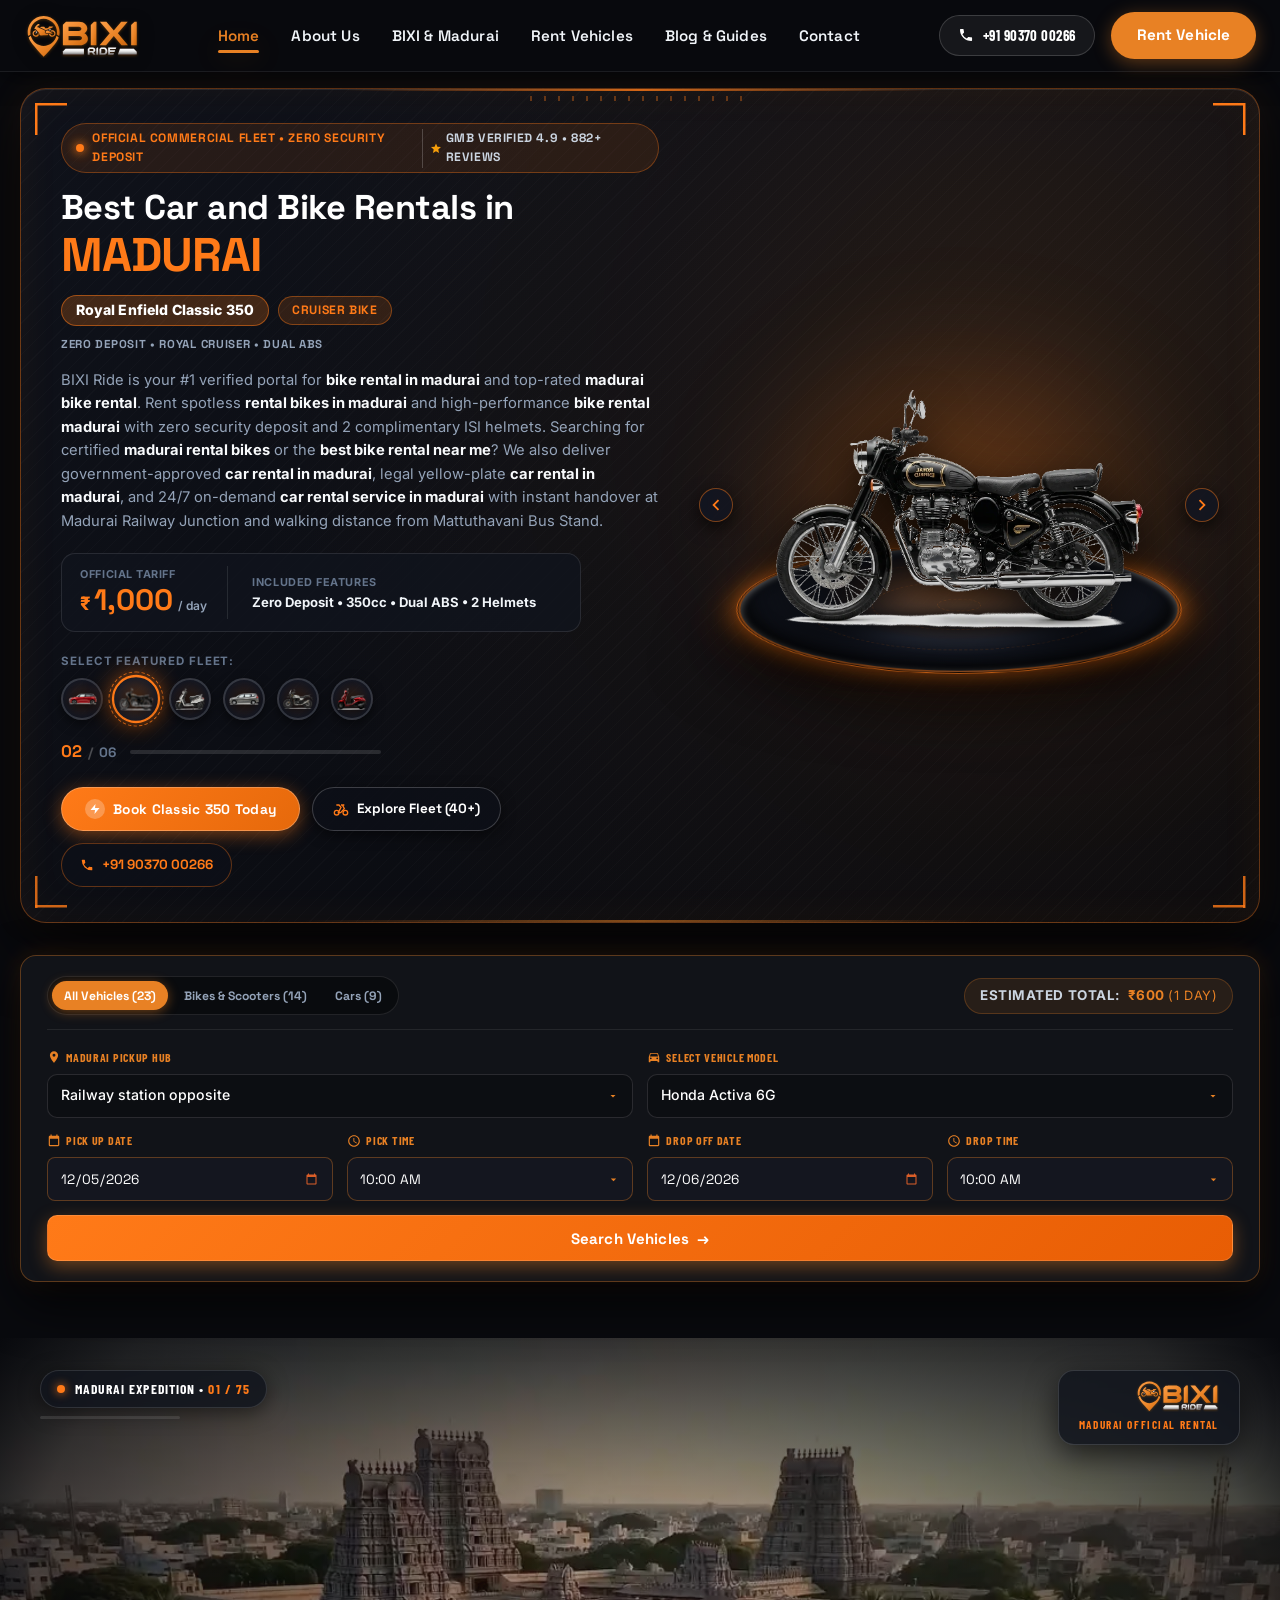
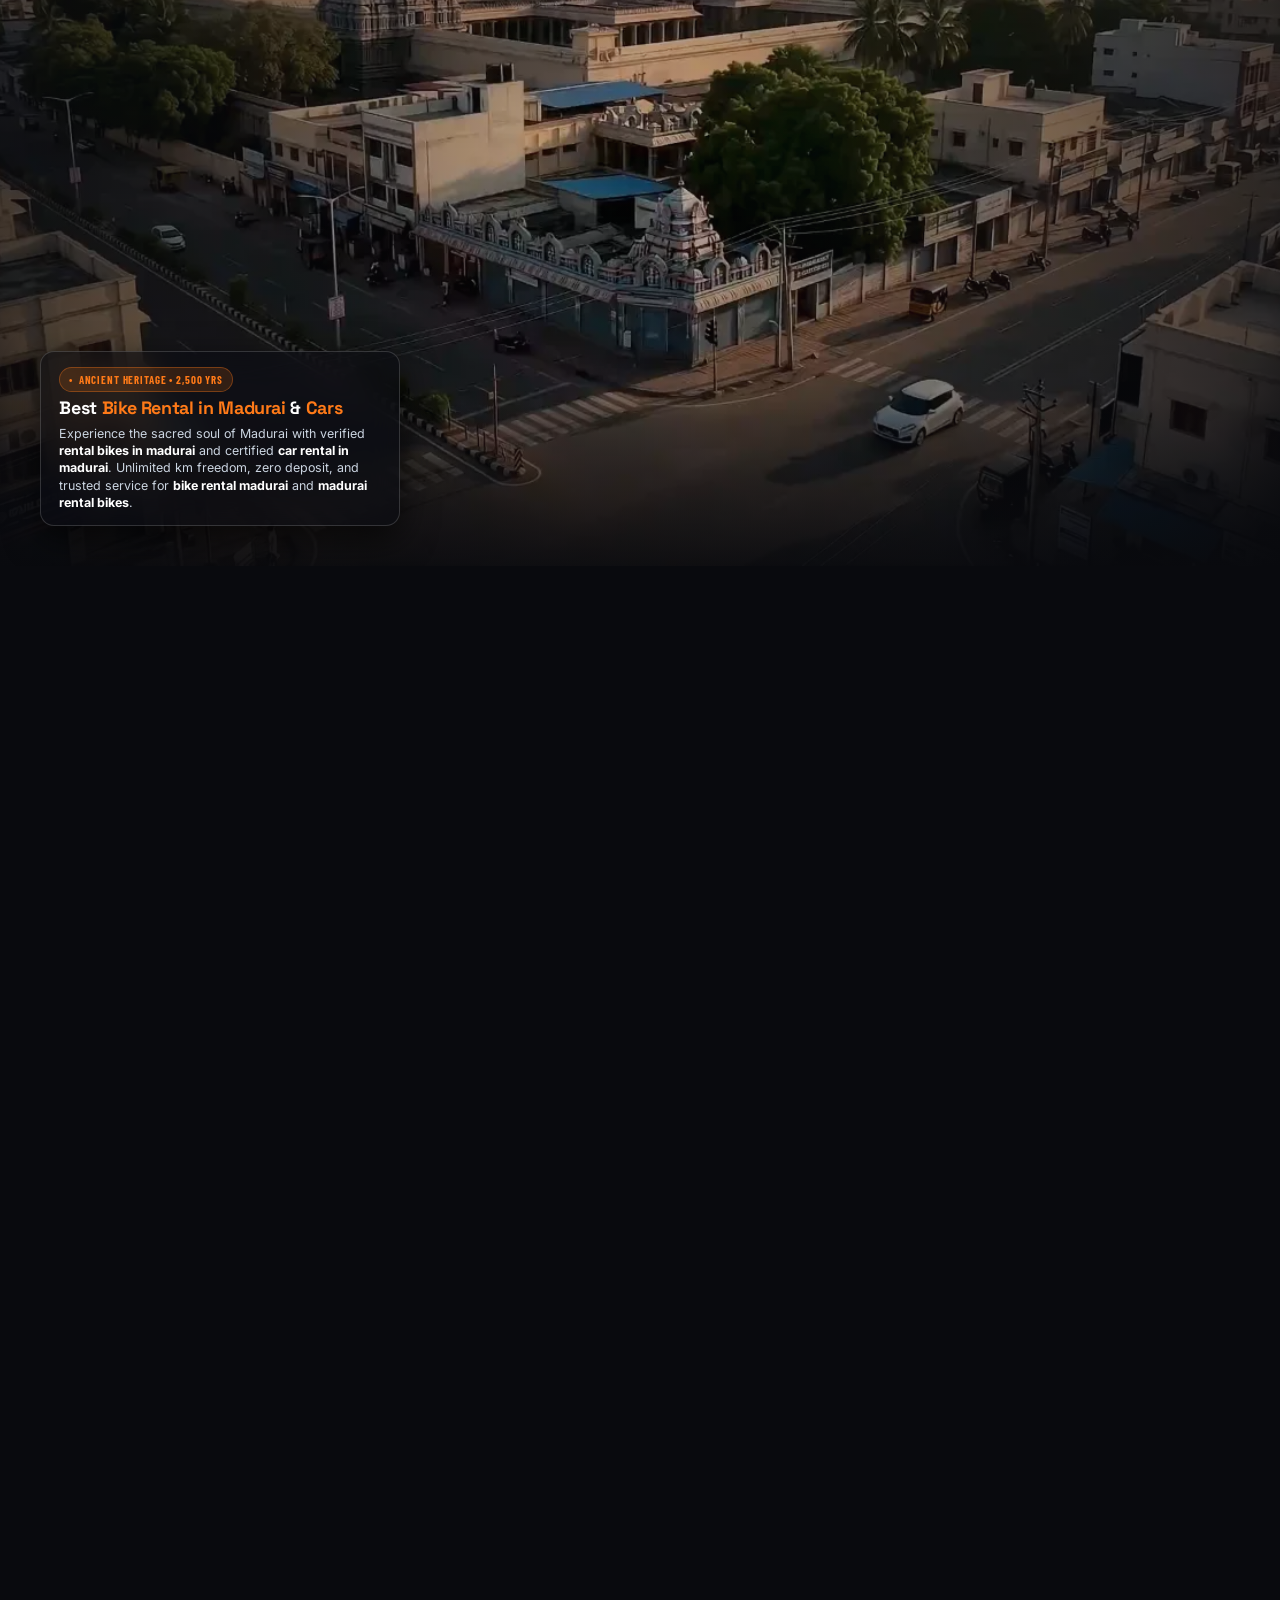
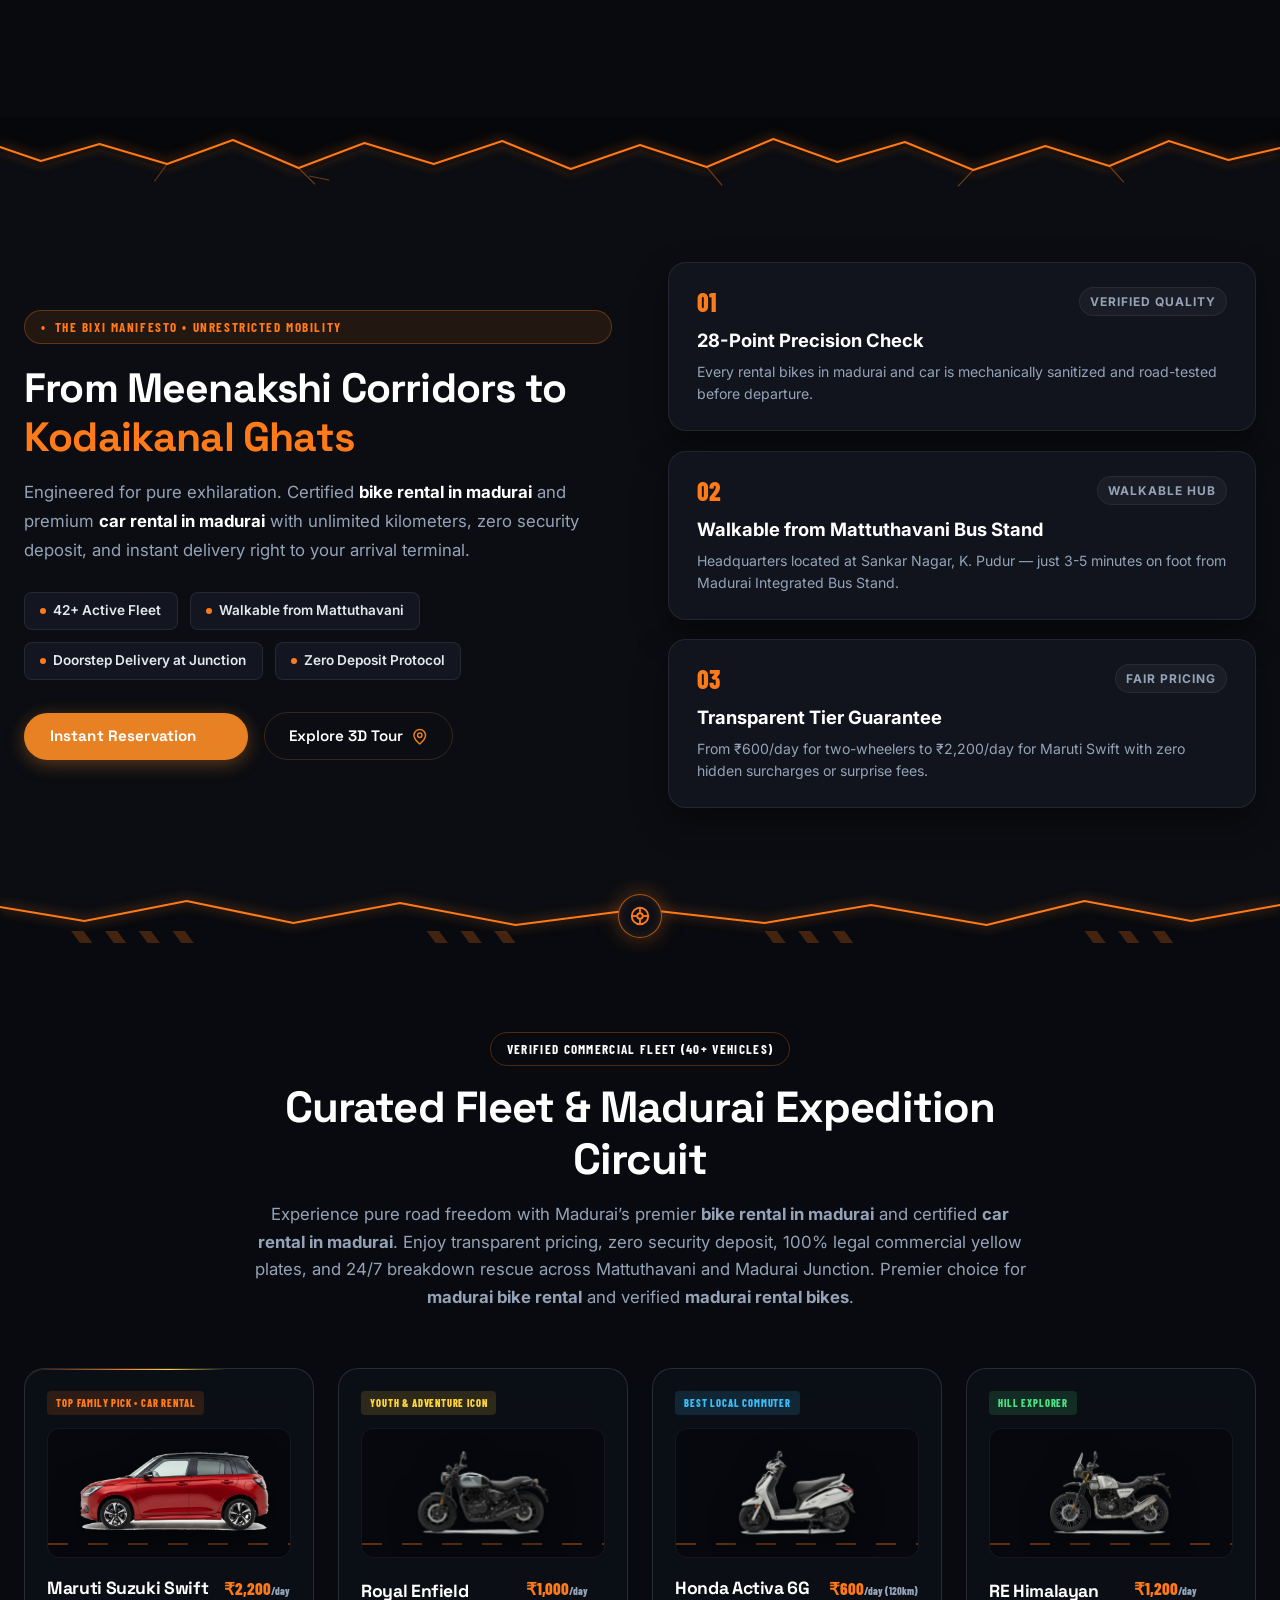
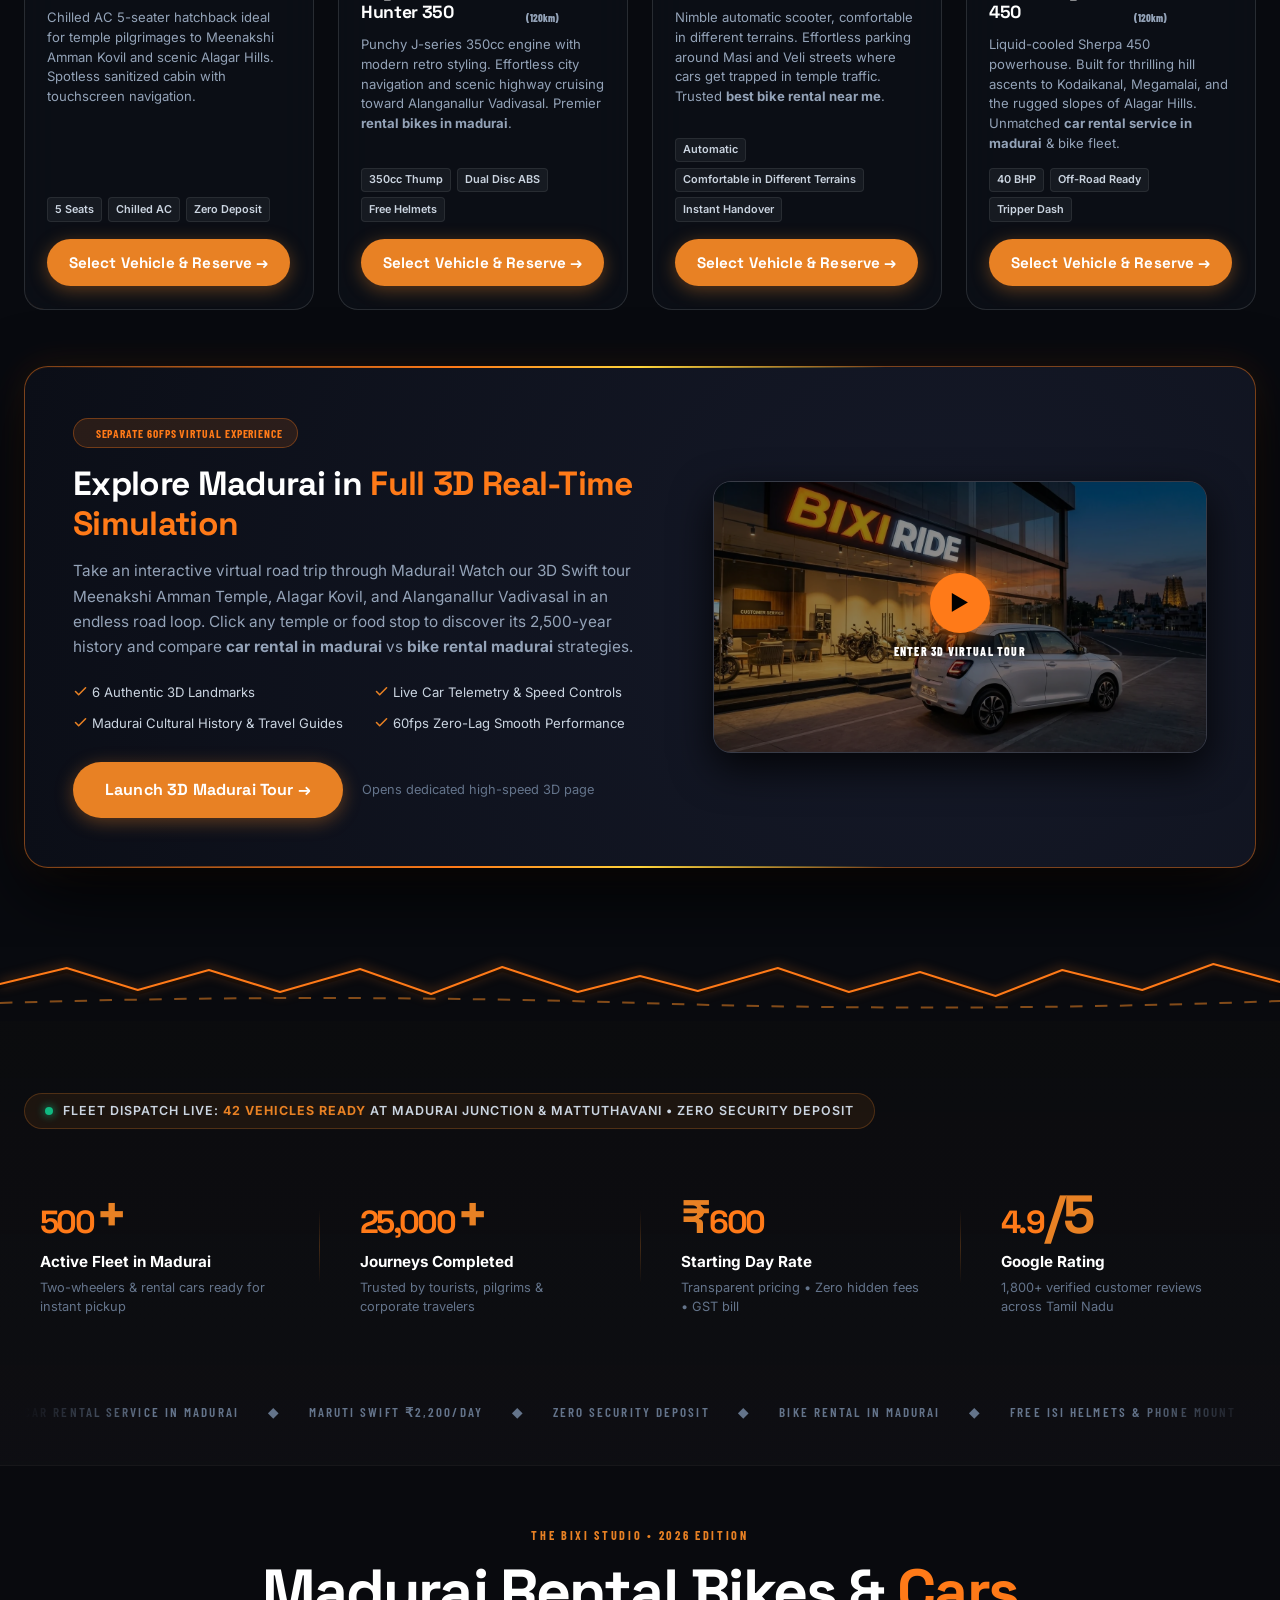
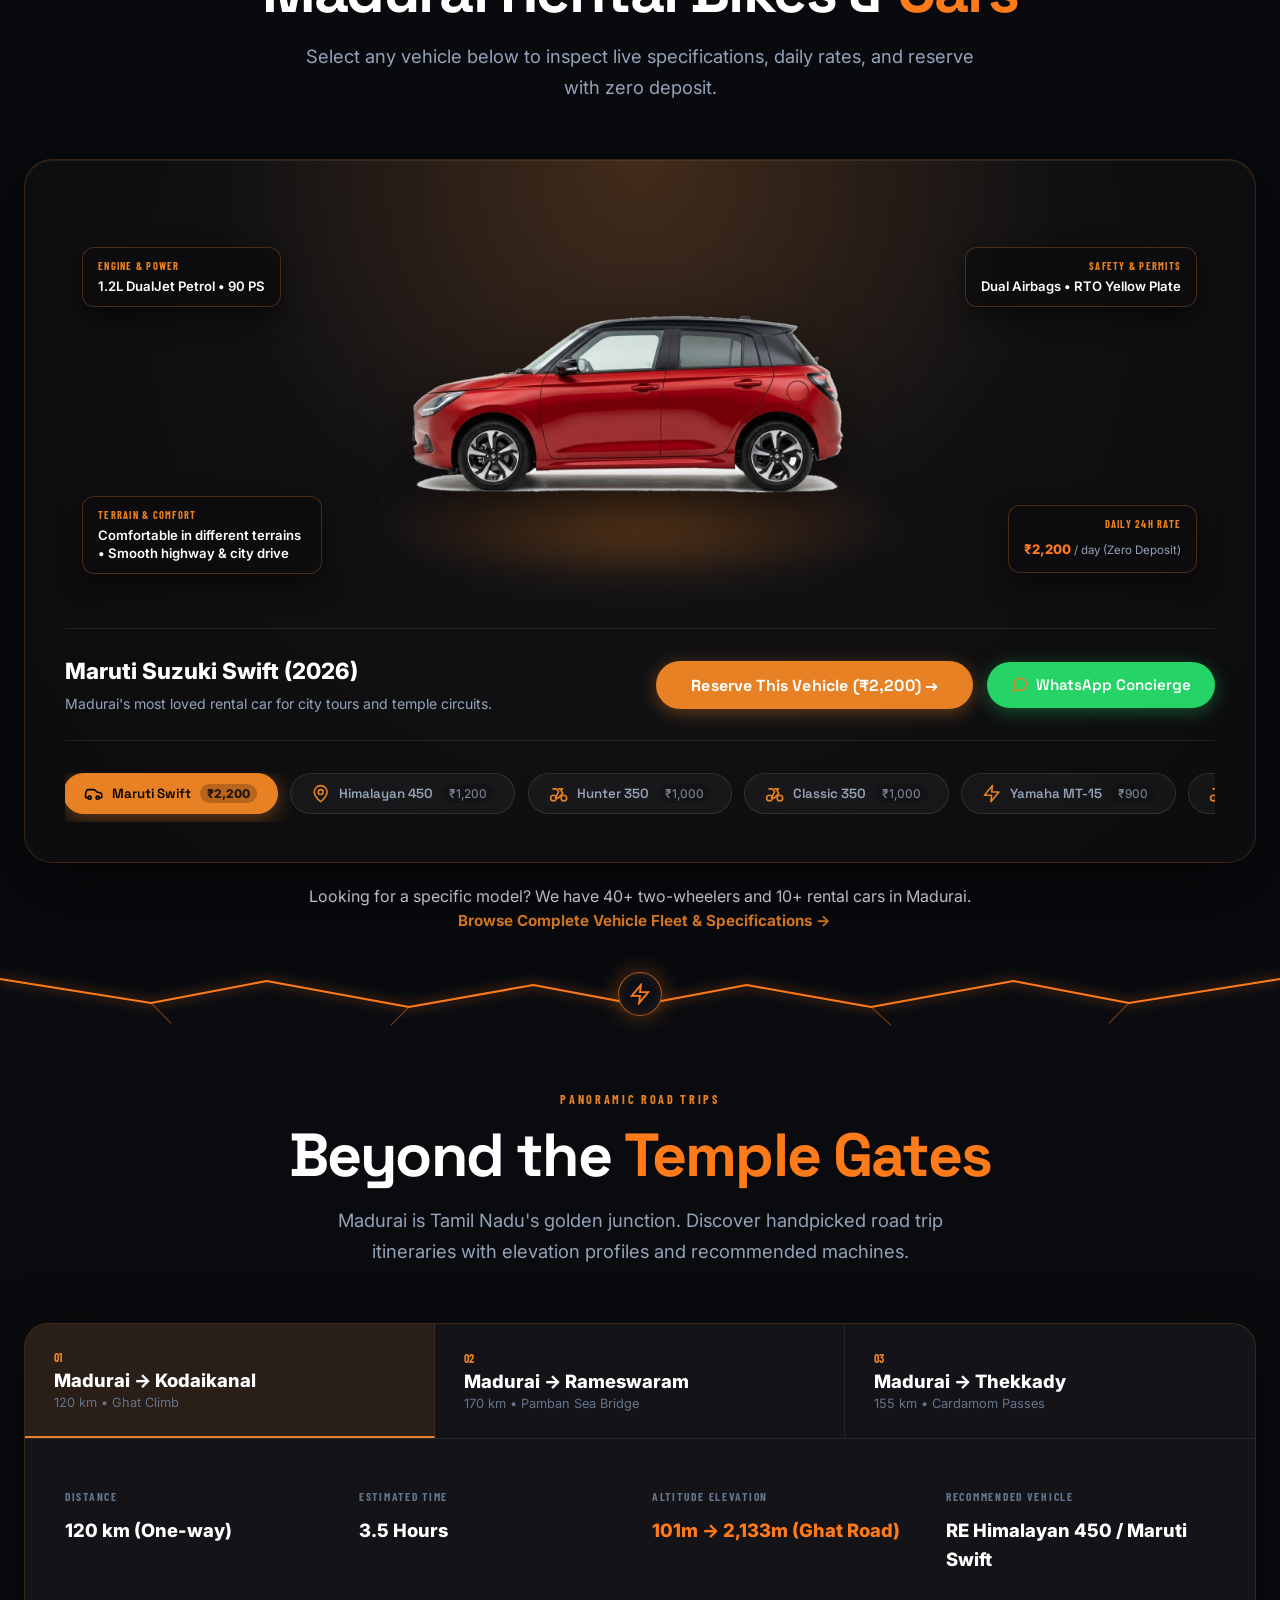
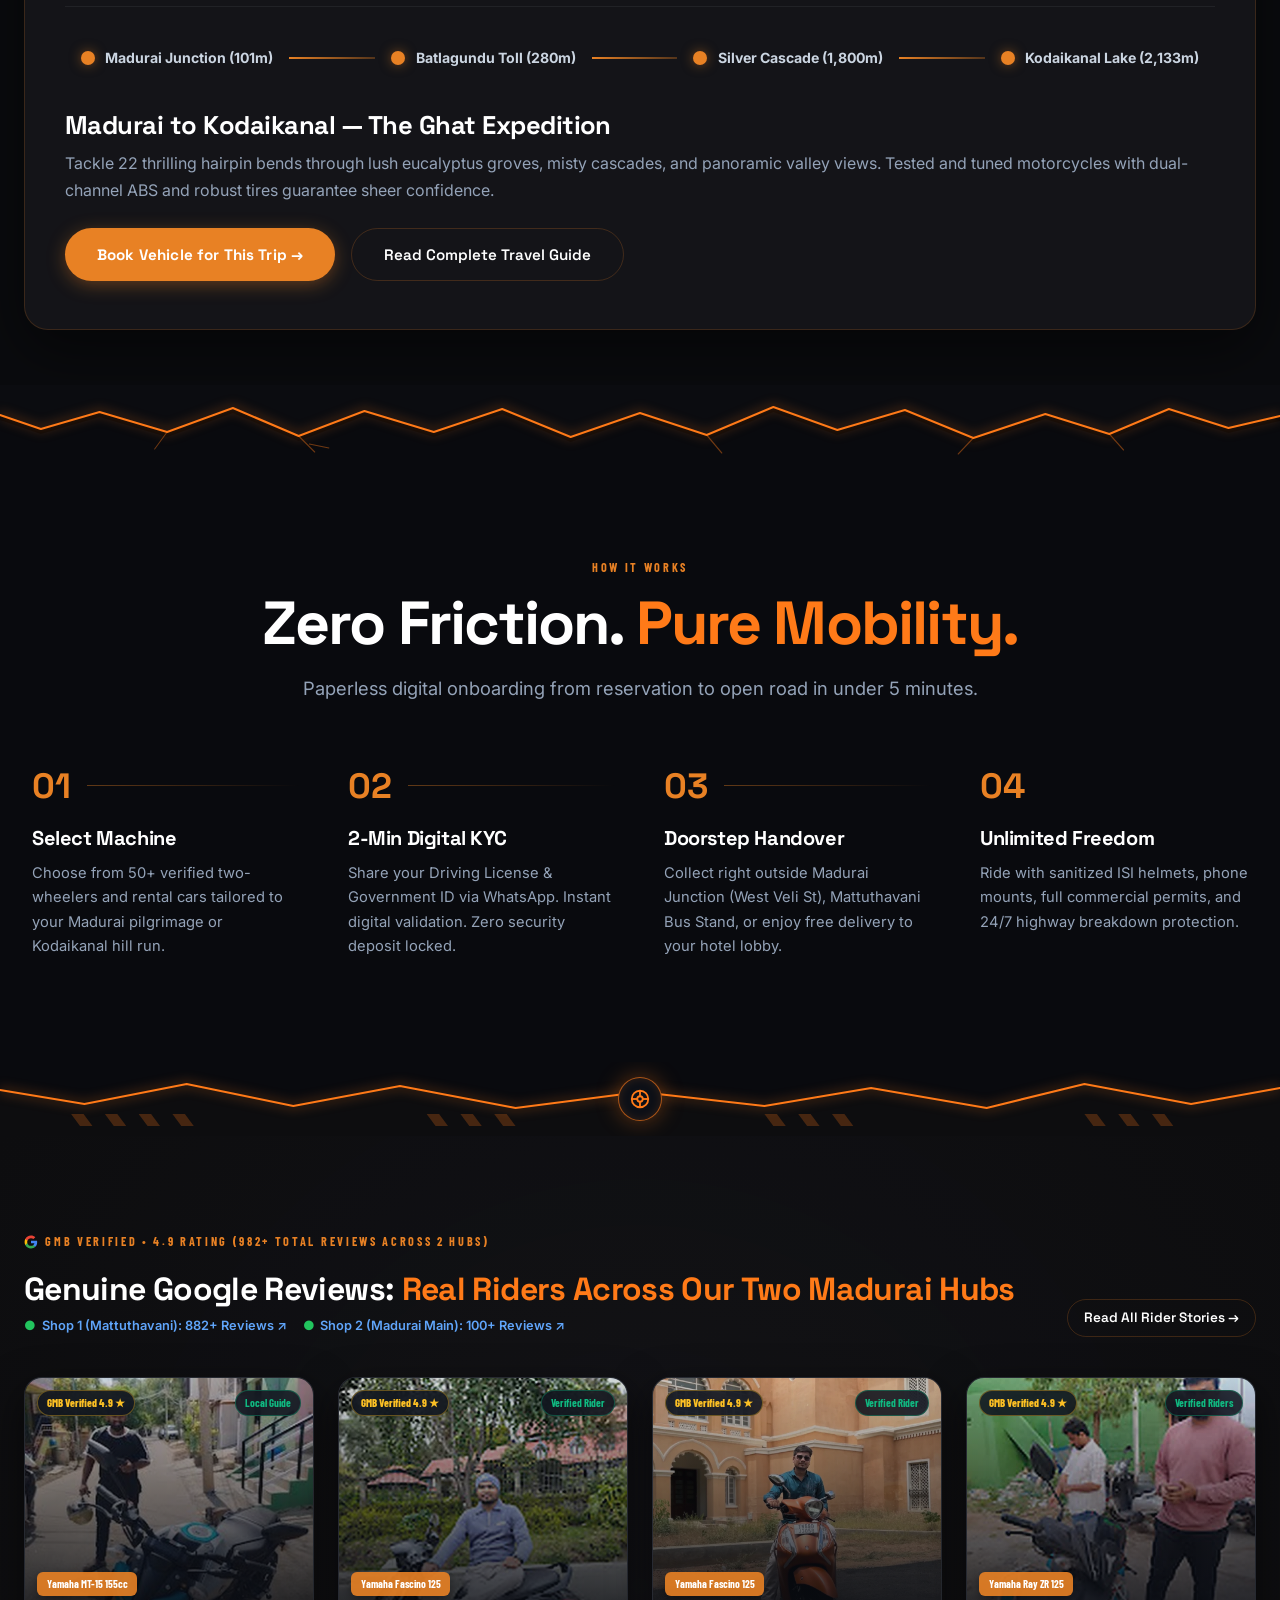
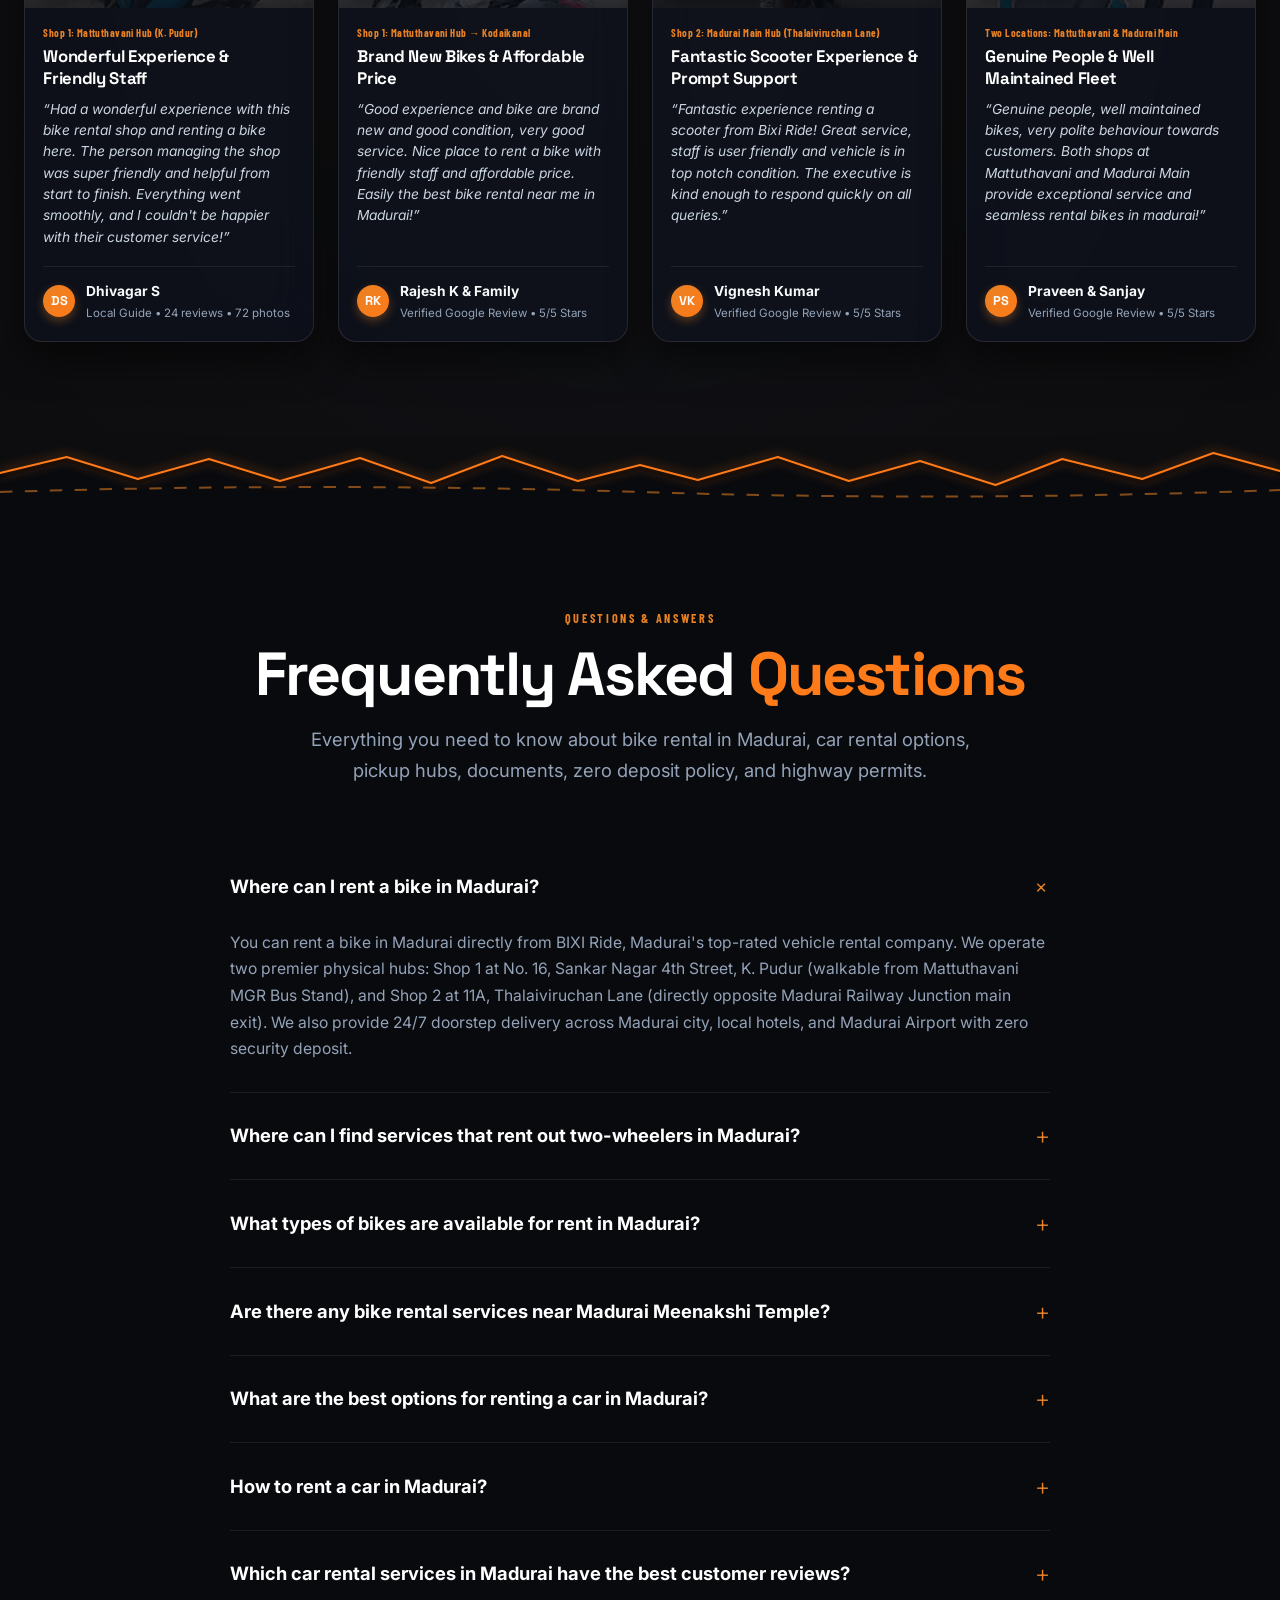
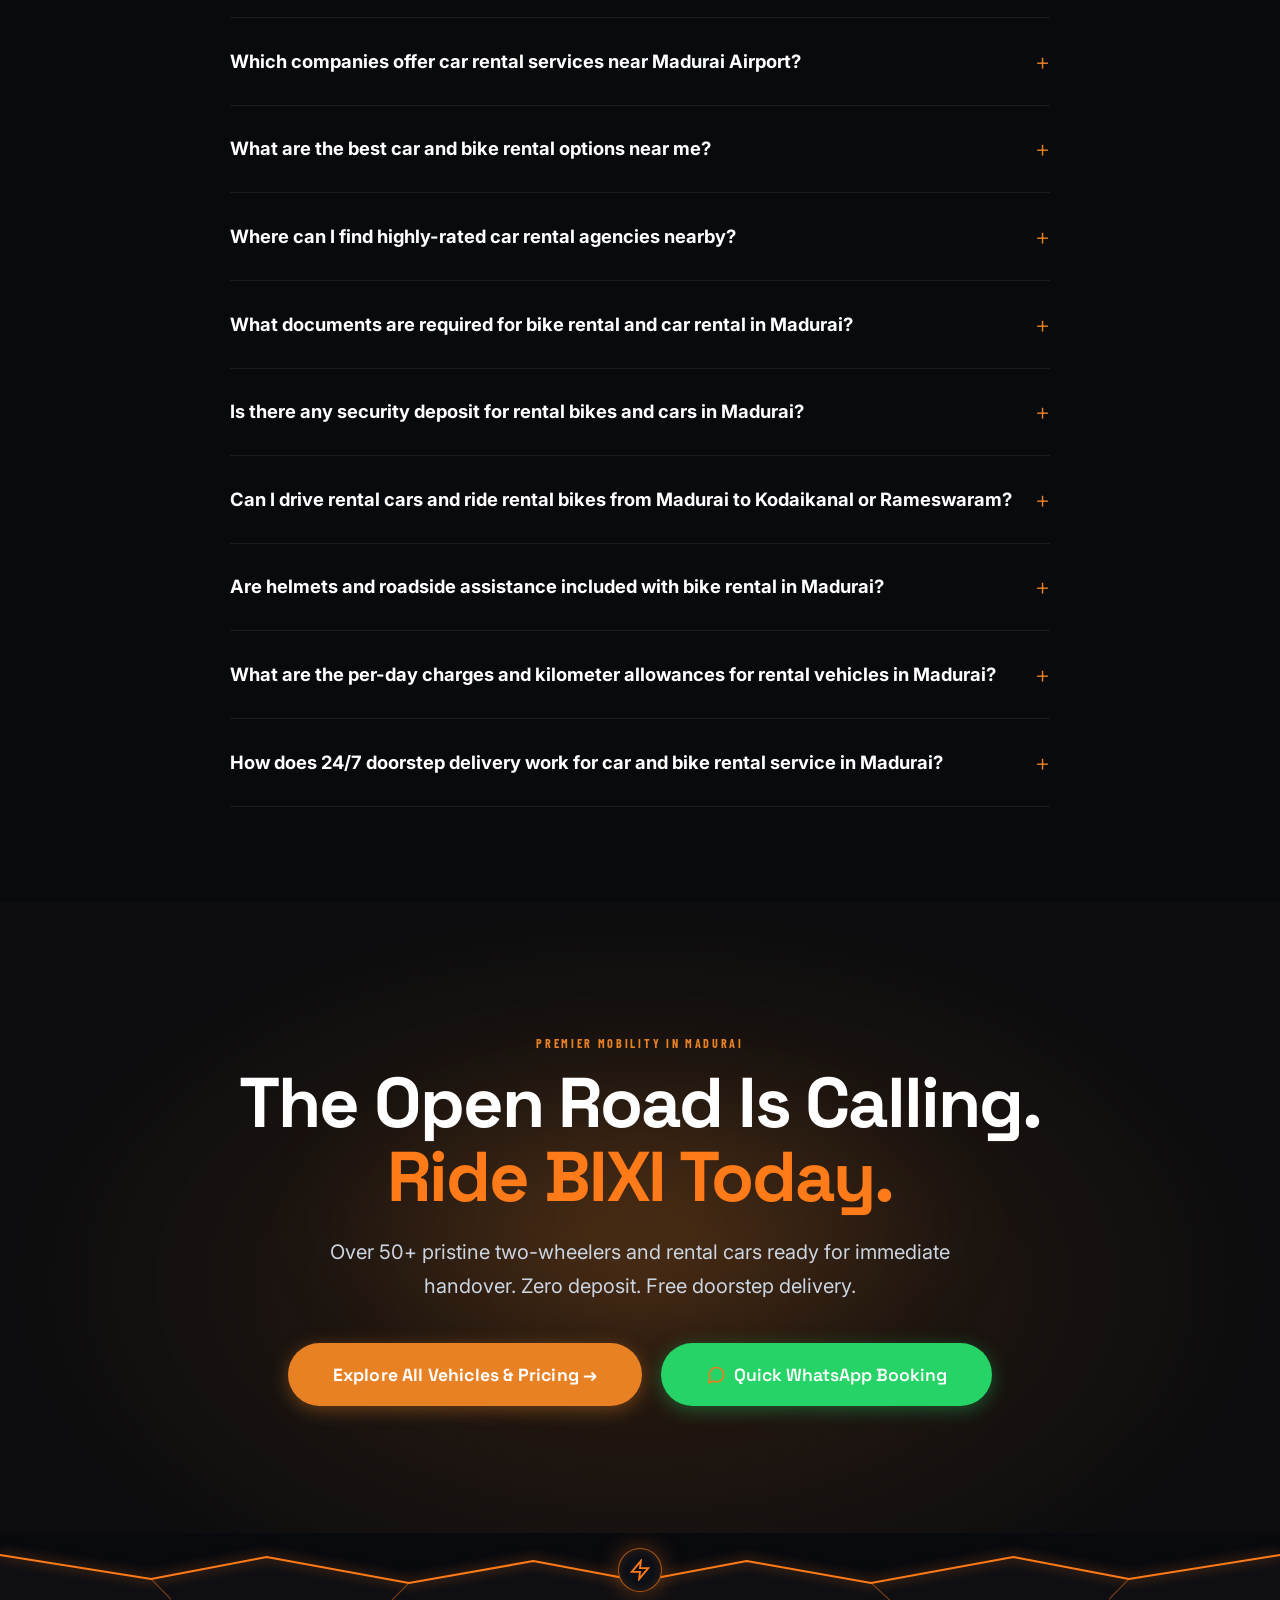
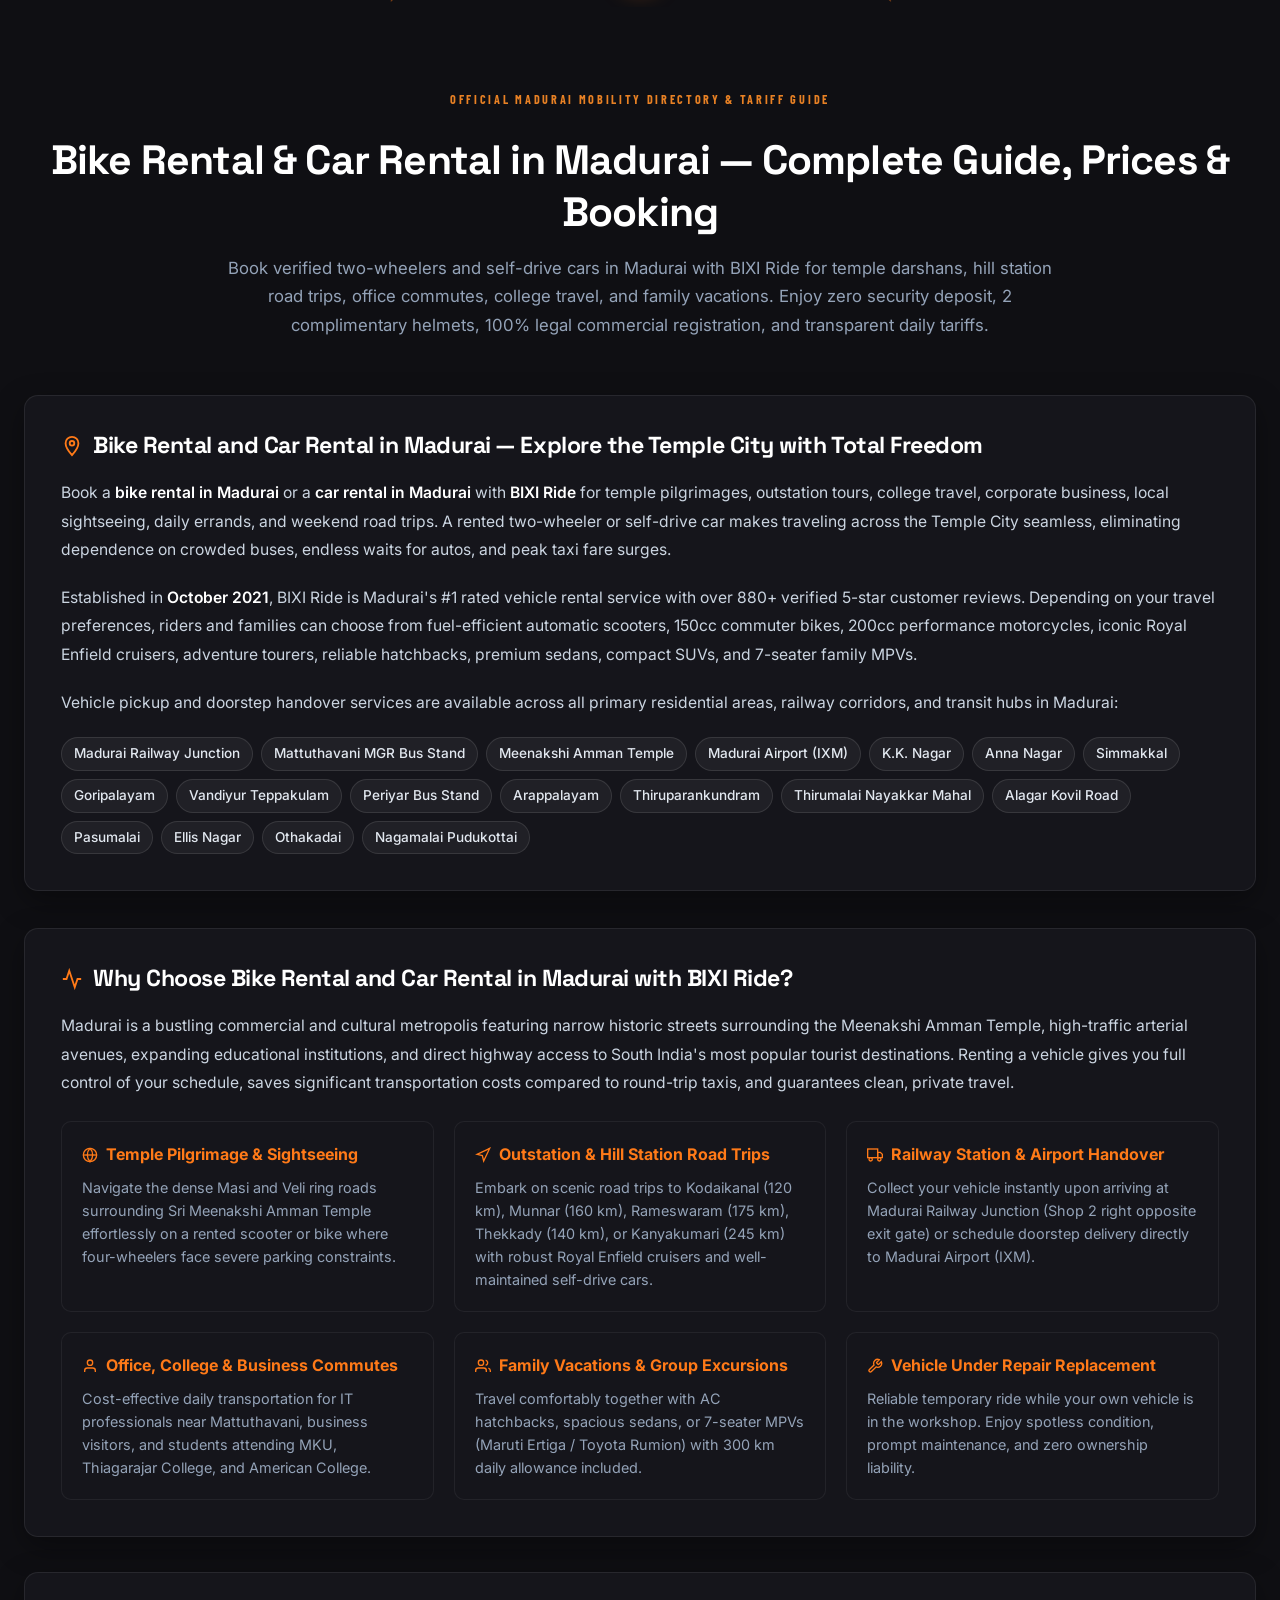
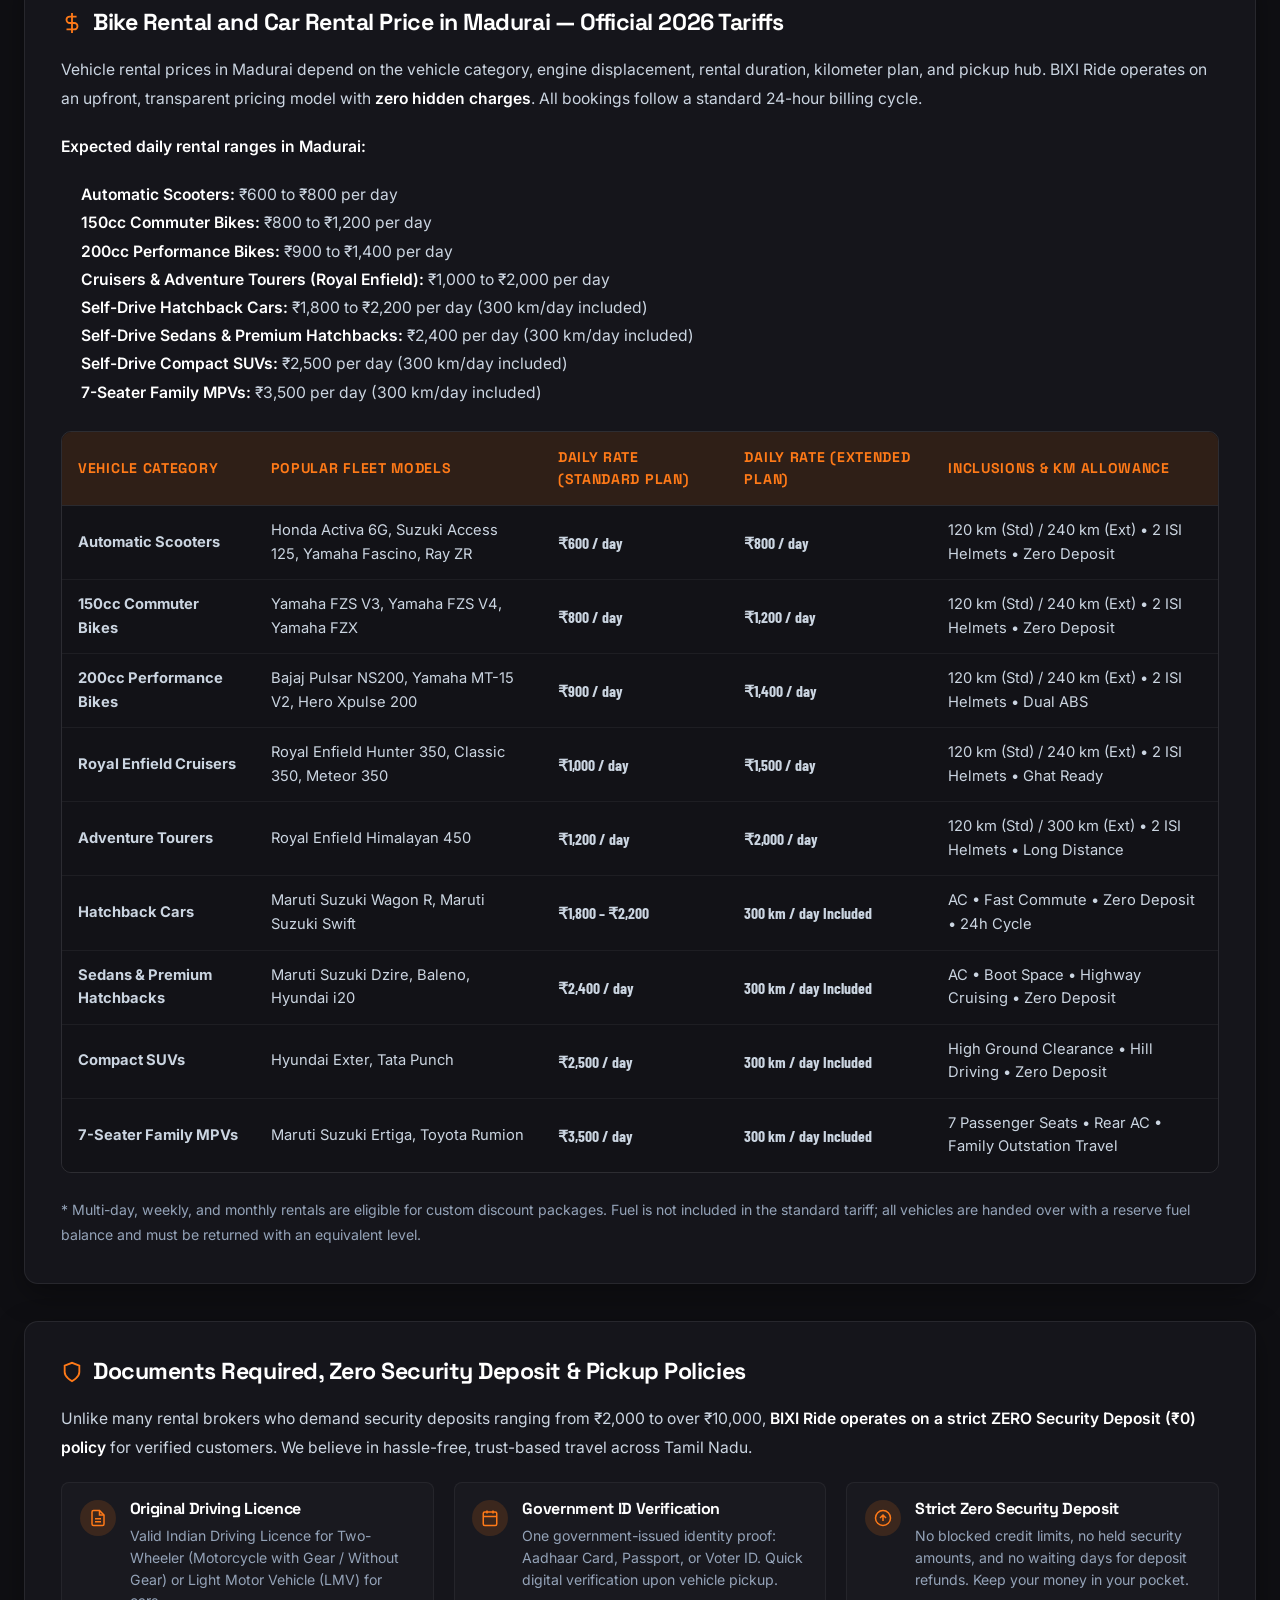
==== index.html @ 30ad5442 "Fix mobile responsiveness across all pages: disable horizontal slide shifts on mobile, fix Scrolly c" ====
<!DOCTYPE html>
<html lang="en">
<head>
  <meta charset="UTF-8">
  <meta name="viewport" content="width=device-width, initial-scale=1.0">
  <meta http-equiv="Cache-Control" content="no-cache, no-store, must-revalidate">
  <meta http-equiv="Pragma" content="no-cache">
  <meta http-equiv="Expires" content="0">

  <title>Best Car and Bike Rentals in Madurai | BIXI Ride</title>
  
  <!-- SEO Meta Tags -->
  <meta name="description" content="Official car and bike rentals in Madurai. Zero security deposit, 2 free helmets, legal fleet. 24/7 delivery at Madurai Railway Junction & Mattuthavani.">
  <meta name="keywords" content="bike rental in madurai, madurai bike rental, rental bikes in madurai, bike rental madurai, madurai rental bikes, best bike rental near me, rent scooter madurai, royal enfield rental madurai, car rental in madurai, car rental in madurai">
  <meta name="robots" content="index, follow, max-snippet:-1, max-image-preview:large, max-video-preview:-1">
  <link rel="canonical" href="https://saravana2745.github.io/bixi-theme/index.html">
  <link rel="sitemap" type="application/xml" title="Sitemap" href="/sitemap.xml">
  <meta name="author" content="BIXI Ride Madurai">
  <meta name="geo.region" content="IN-TN">
  <meta name="geo.placename" content="Madurai">
  <meta name="geo.position" content="9.9252;78.1198">
  <meta name="ICBM" content="9.9252, 78.1198">

  <!-- Open Graph / Facebook -->
  <meta property="og:type" content="website">
  <meta property="og:url" content="https://saravana2745.github.io/bixi-theme/index.html">
  <meta property="og:title" content="Best Car and Bike Rentals in Madurai | BIXI Ride">
  <meta property="og:description" content="Official car and bike rentals in Madurai. Zero security deposit, 2 free helmets, legal fleet. 24/7 delivery at Madurai Railway Junction & Mattuthavani.">
  <meta property="og:image" content="https://saravana2745.github.io/bixi-theme/assets/images/logo.svg">
  <meta property="og:site_name" content="BIXI Ride">
  <meta property="og:locale" content="en_IN">

  <!-- Twitter Card -->
  <meta name="twitter:card" content="summary_large_image">
  <meta name="twitter:title" content="Best Car and Bike Rentals in Madurai | BIXI Ride">
  <meta name="twitter:description" content="Official car and bike rentals in Madurai. Zero security deposit, 2 free helmets, legal fleet. 24/7 delivery at Madurai Railway Junction & Mattuthavani.">
  <meta name="twitter:image" content="https://saravana2745.github.io/bixi-theme/assets/images/logo.svg">

  <!-- Transparent Favicon Suite -->
  <link rel="icon" type="image/svg+xml" href="assets/images/logo-icon.svg?v=2.1.8">
  <link rel="icon" type="image/png" sizes="48x48" href="favicon-48x48.png?v=2.1.8">
  <link rel="icon" type="image/png" sizes="32x32" href="favicon-32x32.png?v=2.1.8">
  <link rel="icon" type="image/png" sizes="16x16" href="favicon-16x16.png?v=2.1.8">
  <link rel="apple-touch-icon" sizes="180x180" href="apple-touch-icon.png?v=2.1.8">
  <link rel="shortcut icon" href="favicon.ico?v=2.1.8">

  <!-- Preconnect Google Fonts -->
  <link rel="preconnect" href="https://fonts.googleapis.com">
  <link rel="preconnect" href="https://fonts.gstatic.com" crossorigin>

  <!-- Preload Header Showcase Fleet Images for Zero Latency -->
  <link rel="preload" as="image" href="assets/images/bikes/car-swift.webp" type="image/webp">
  <link rel="preload" as="image" href="assets/images/bikes/classic-350.webp" type="image/webp">
  <link rel="preload" as="image" href="assets/images/bikes/activa-6g.webp" type="image/webp">
  <link rel="preload" as="image" href="assets/images/bikes/car-ertiga.webp" type="image/webp">
  <link rel="preload" as="image" href="assets/images/bikes/himalayan-450.webp" type="image/webp">
  <link rel="preload" as="image" href="assets/images/bikes/ray-zr-125.webp" type="image/webp">

  <!-- Stylesheets -->
  <link rel="stylesheet" href="assets/css/style.css?v=52.0">

  <!-- Structured Data: LocalBusiness & MotorcycleRental Schema -->
  <script type="application/ld+json">
  {
    "@context": "https://schema.org",
    "@type": "MotorcycleRental",
    "name": "BIXI Ride - Bike Rental in Madurai",
    "image": "https://bixiride.com/assets/images/logo.svg",
    "@id": "https://bixiride.com/#organization",
    "url": "https://bixiride.com/",
    "telephone": "+919037000266",
    "priceRange": "₹600 - ₹3500 per day",
    "address": {
      "@type": "PostalAddress",
      "streetAddress": "No. 16, Sankar Nagar 4th Street, Beside Karpaga Nagar, K. Pudur, Walkable distance from Mattuthavani Bus Stand",
      "addressLocality": "Madurai",
      "addressRegion": "Tamil Nadu",
      "postalCode": "625007",
      "addressCountry": "IN"
    },
    "geo": {
      "@type": "GeoCoordinates",
      "latitude": 9.9482,
      "longitude": 78.1565
    },
    "openingHoursSpecification": [
      {
        "@type": "OpeningHoursSpecification",
        "dayOfWeek": ["Monday", "Tuesday", "Wednesday", "Thursday", "Friday", "Saturday", "Sunday"],
        "opens": "06:00",
        "closes": "23:00"
      }
    ],
    "sameAs": [
      "https://share.google/HIhNL3azR9SGpXfqi",
      "https://share.google/FS7cn6SUZmiDEZox5",
      "https://facebook.com/bixiride",
      "https://instagram.com/bixiride"
    ]
  }
  </script>

  <!-- Structured Data: AutoRental & Fleet Tariffs OfferCatalog Schema -->
  <script type="application/ld+json">
  {
    "@context": "https://schema.org",
    "@type": "AutoRental",
    "name": "BIXI Ride - Best Bike & Car Rental in Madurai",
    "image": "https://bixiride.com/assets/images/logo.svg",
    "@id": "https://bixiride.com/#autorental",
    "url": "https://bixiride.com/",
    "telephone": "+919037000266",
    "priceRange": "₹600 - ₹3500 per day",
    "address": {
      "@type": "PostalAddress",
      "streetAddress": "No. 16, Sankar Nagar 4th Street, K. Pudur / 11A, Thalaiviruchan Lane, Opposite Railway Junction",
      "addressLocality": "Madurai",
      "addressRegion": "Tamil Nadu",
      "postalCode": "625007",
      "addressCountry": "IN"
    },
    "geo": {
      "@type": "GeoCoordinates",
      "latitude": 9.9482,
      "longitude": 78.1565
    },
    "hasOfferCatalog": {
      "@type": "OfferCatalog",
      "name": "Madurai Two-Wheeler & Car Rental Price List",
      "itemListElement": [
        {
          "@type": "Offer",
          "name": "Automatic Scooter Rental in Madurai",
          "description": "Honda Activa 6G, Suzuki Access 125, Yamaha Fascino 125 with zero deposit and 2 complimentary helmets",
          "price": "600",
          "priceCurrency": "INR"
        },
        {
          "@type": "Offer",
          "name": "150cc Commuter Bike Rental in Madurai",
          "description": "Yamaha FZS V3, Yamaha FZS V4, Yamaha FZX with zero deposit and 2 complimentary helmets",
          "price": "800",
          "priceCurrency": "INR"
        },
        {
          "@type": "Offer",
          "name": "200cc Performance Bike Rental in Madurai",
          "description": "Bajaj Pulsar NS200, Yamaha MT-15 V2, Hero Xpulse 200 with dual ABS and zero deposit",
          "price": "900",
          "priceCurrency": "INR"
        },
        {
          "@type": "Offer",
          "name": "Royal Enfield Cruiser Rental in Madurai",
          "description": "Royal Enfield Hunter 350, Classic 350, Meteor 350 for city cruising and ghat roads",
          "price": "1000",
          "priceCurrency": "INR"
        },
        {
          "@type": "Offer",
          "name": "Adventure Tourer Motorcycle Rental in Madurai",
          "description": "Royal Enfield Himalayan 450 with 120km to 300km options for Kodaikanal and Munnar road trips",
          "price": "1200",
          "priceCurrency": "INR"
        },
        {
          "@type": "Offer",
          "name": "Self-Drive Hatchback Car Rental in Madurai",
          "description": "Maruti Suzuki Wagon R, Maruti Suzuki Swift with AC and 300 km/day included",
          "price": "1800",
          "priceCurrency": "INR"
        },
        {
          "@type": "Offer",
          "name": "Self-Drive Sedan Car Rental in Madurai",
          "description": "Maruti Suzuki Dzire, Maruti Suzuki Baleno, Hyundai i20 with AC and 300 km/day included",
          "price": "2400",
          "priceCurrency": "INR"
        },
        {
          "@type": "Offer",
          "name": "Self-Drive Compact SUV Rental in Madurai",
          "description": "Hyundai Exter, Tata Punch with AC, high ground clearance, and 300 km/day included",
          "price": "2500",
          "priceCurrency": "INR"
        },
        {
          "@type": "Offer",
          "name": "7-Seater Family MPV Car Rental in Madurai",
          "description": "Maruti Suzuki Ertiga, Toyota Rumion 7-seater with dual AC and 300 km/day included",
          "price": "3500",
          "priceCurrency": "INR"
        }
      ]
    }
  }
  </script>

  <!-- Structured Data: FAQPage Schema -->
  <script type="application/ld+json">
{
  "@context": "https://schema.org",
  "@type": "FAQPage",
  "mainEntity": [
    {
      "@type": "Question",
      "name": "Where can I rent a bike in Madurai?",
      "acceptedAnswer": {
        "@type": "Answer",
        "text": "You can rent a bike in Madurai directly from BIXI Ride, Madurai's top-rated vehicle rental company. We operate two premier physical hubs: Shop 1 at No. 16, Sankar Nagar 4th Street, K. Pudur (walkable from Mattuthavani MGR Bus Stand), and Shop 2 at 11A, Thalaiviruchan Lane (directly opposite Madurai Railway Junction main exit). We also provide 24/7 doorstep delivery across Madurai city, local hotels, and Madurai Airport with zero security deposit."
      }
    },
    {
      "@type": "Question",
      "name": "Where can I find services that rent out two-wheelers in Madurai?",
      "acceptedAnswer": {
        "@type": "Answer",
        "text": "Trusted services that rent out two-wheelers in Madurai are available at BIXI Ride. With 40+ verified scooters and motorcycles ranging from 110cc automatic scooters (Honda Activa 6G, Suzuki Access 125, Yamaha Ray ZR 125) to powerful touring motorcycles (Royal Enfield Classic 350, Hunter 350, Himalayan 450, Yamaha MT-15), BIXI Ride offers instant WhatsApp bookings, transparent pricing from ₹600/day, 2 complimentary ISI helmets, and zero deposit."
      }
    },
    {
      "@type": "Question",
      "name": "What types of bikes are available for rent in Madurai?",
      "acceptedAnswer": {
        "@type": "Answer",
        "text": "BIXI Ride offers 4 distinct categories of rental two-wheelers in Madurai: Automatic Scooters (Honda Activa 6G, Suzuki Access 125, Yamaha Fascino 125, Yamaha Ray ZR 125 with 55+ km/l mileage for city temple traffic); 150cc Commuter Bikes (Bajaj Pulsar 150, Honda Unicorn); 200cc Performance Street Bikes (Yamaha MT-15, KTM Duke 200, Bajaj Pulsar NS200, TVS Apache RTR); and Royal Enfield Cruisers & Tourers (RE Hunter 350, Classic 350, and Himalayan 450 engineered for Kodaikanal ghat hairpins)."
      }
    },
    {
      "@type": "Question",
      "name": "Are there any bike rental services near Madurai Meenakshi Temple?",
      "acceptedAnswer": {
        "@type": "Answer",
        "text": "Yes! BIXI Ride's Madurai Main hub on Thalaiviruchan Lane is located just minutes away from Sri Meenakshi Amman Temple and directly opposite the Madurai Railway Junction. We offer express delivery directly to temple-area hotels on North Chitrai Street, West Chitrai Street, and Town Hall Road. Two-wheelers are the fastest, most convenient way to navigate the heritage temple corridors and avoid car congestion."
      }
    },
    {
      "@type": "Question",
      "name": "What are the best options for renting a car in Madurai?",
      "acceptedAnswer": {
        "@type": "Answer",
        "text": "The best options for renting a car in Madurai include BIXI Ride's verified commercial yellow-plate fleet: Economical Hatchbacks (Maruti Suzuki Swift and Maruti WagonR from ₹2,200/day with 300km included); Spacious Sedans & Compact SUVs (Maruti Baleno, Dzire, Suzuki Brezza, Hyundai Creta with chilled AC and highway stability); 7-Seater Family MPVs & SUVs (Maruti Ertiga and Toyota Innova Crysta for family temple pilgrimages, Kodaikanal hill stations, and Rameswaram coastal tours); and 4x4 Adventure Vehicles (Mahindra Thar 4x4)."
      }
    },
    {
      "@type": "Question",
      "name": "How to rent a car in Madurai?",
      "acceptedAnswer": {
        "@type": "Answer",
        "text": "Renting a car in Madurai with BIXI Ride takes less than 2 minutes in 4 easy steps: 1. Select your preferred car model (Swift, Baleno, Brezza, Ertiga, Innova Crysta) and dates online or via WhatsApp (+91 90370 00266). 2. Share your valid Indian or International Driving License (LMV) and Government Photo ID (Aadhaar/Passport). 3. Choose your pickup point (Madurai Railway Junction, Mattuthavani Bus Stand, Madurai Airport, or doorstep hotel delivery). 4. Pay the transparent daily rental fee with Zero Security Deposit and receive instant keys with a quick digital vehicle walk-around."
      }
    },
    {
      "@type": "Question",
      "name": "Which car rental services in Madurai have the best customer reviews?",
      "acceptedAnswer": {
        "@type": "Answer",
        "text": "BIXI Ride is the highest-rated vehicle rental company in Madurai, with a 4.9-star rating across 882+ genuine Google Reviews. Customers consistently praise our zero security deposit policy, showroom-maintained commercial yellow-plate vehicles, punctuality for railway and airport handovers, clean sanitized interiors, and transparent terms with no hidden surcharges."
      }
    },
    {
      "@type": "Question",
      "name": "Which companies offer car rental services near Madurai Airport?",
      "acceptedAnswer": {
        "@type": "Answer",
        "text": "BIXI Ride provides dedicated 24/7 airport car rental services at Madurai International Airport (IXM). Our concierge delivers your reserved car (or two-wheeler) directly to the arrivals terminal parking pickup zone. Flight delays are tracked automatically so your vehicle is ready the moment you land, with zero waiting time and zero deposit."
      }
    },
    {
      "@type": "Question",
      "name": "What are the best car and bike rental options near me?",
      "acceptedAnswer": {
        "@type": "Answer",
        "text": "If you are in Madurai, the best car and bike rental near you is BIXI Ride. Whether you are arriving at Madurai Railway Junction (Platform 1 exit), stepping off a bus at Mattuthavani MGR Bus Terminal, staying near Arapalayam or Periyar Bus Stand, or lodged in KK Nagar, SS Colony, or Bye-Pass Road hotels, BIXI delivers bikes and cars to your exact doorstep within 30 to 45 minutes of booking confirmation."
      }
    },
    {
      "@type": "Question",
      "name": "Where can I find highly-rated car rental agencies nearby?",
      "acceptedAnswer": {
        "@type": "Answer",
        "text": "Highly-rated car rental agencies nearby in Madurai are anchored by BIXI Ride's two physical offices: Shop 1 at No. 16, Sankar Nagar 4th Street, K. Pudur (near Mattuthavani Bus Stand) and Shop 2 at 11A, Thalaiviruchan Lane (opposite Supreme Hotel / Railway Junction). Both locations maintain physical inventory where you can inspect vehicles in person, verify commercial RTO registration documents, and speak with our local rental experts."
      }
    },
    {
      "@type": "Question",
      "name": "What documents are required for bike rental and car rental in Madurai?",
      "acceptedAnswer": {
        "@type": "Answer",
        "text": "Renting from BIXI Ride requires only 2 simple documents: 1. A valid, original Driving License (Motorcycle with gear / without gear for bikes; LMV license for cars). 2. An original Government-issued Photo ID (Aadhaar Card, Passport, or Voter ID). International travelers need an International Driving Permit (IDP) and passport. Verification is completed digitally in under 2 minutes."
      }
    },
    {
      "@type": "Question",
      "name": "Is there any security deposit for rental bikes and cars in Madurai?",
      "acceptedAnswer": {
        "@type": "Answer",
        "text": "No! Unlike traditional rental providers that freeze ₹3,000 to ₹10,000 of your travel budget, BIXI Ride operates on Zero Security Deposit for verified riders and drivers. You only pay the flat, transparent daily rental fee, preserving your funds for sightseeing, dining, and travel across Tamil Nadu."
      }
    },
    {
      "@type": "Question",
      "name": "Can I drive rental cars and ride rental bikes from Madurai to Kodaikanal or Rameswaram?",
      "acceptedAnswer": {
        "@type": "Answer",
        "text": "Yes! All BIXI Ride bikes and cars carry legal Tamil Nadu and All-India commercial permits with comprehensive insurance. Vehicles are certified and inspected for ghat road climbs like Kodaikanal (120 km) and coastal crosswinds on the Pamban Sea Bridge to Rameswaram (170 km). Mountain-proven models like the RE Himalayan 450, Hunter 350, Maruti Swift, and Ertiga 7-Seater are popular favorites for these routes."
      }
    },
    {
      "@type": "Question",
      "name": "Are helmets and roadside assistance included with bike rental in Madurai?",
      "acceptedAnswer": {
        "@type": "Answer",
        "text": "Yes, every two-wheeler rental from BIXI Ride includes 2 sanitized, ISI-certified safety helmets (one rider, one pillion) and a vibration-dampened mobile phone holder for hands-free GPS navigation at no extra cost. In the rare event of a puncture or technical issue, our 24/7 highway rescue network assists you anywhere in Madurai and along major outbound national highways."
      }
    },
    {
      "@type": "Question",
      "name": "What are the per-day charges and kilometer allowances for rental vehicles in Madurai?",
      "acceptedAnswer": {
        "@type": "Answer",
        "text": "BIXI Ride offers transparent 24-hour cycle pricing: Scooters (Activa 6G, Access 125) at ₹600/day (120 km included) or ₹800/day (240 km included); Bikes (MT-15, Pulsar, Classic 350, Hunter 350) at ₹800 - ₹1,000/day (120 km included) or ₹1,000 - ₹1,200/day (240 km included); Adventure Tourers (Himalayan 450) at ₹1,200/day (120 km) or ₹1,400/day (240 km); and Cars (Swift, Baleno, Brezza, Ertiga 7-Seater) from ₹2,200/day with a generous 300 km/day allowance."
      }
    },
    {
      "@type": "Question",
      "name": "How does 24/7 doorstep delivery work for car and bike rental service in Madurai?",
      "acceptedAnswer": {
        "@type": "Answer",
        "text": "Simply share your hotel name, railway arrival platform, or airport flight details via WhatsApp. Our delivery executive brings the sanitized vehicle with full tank documentation directly to your location. After a quick digital ID confirmation and exterior check, the keys are handed over in under 5 minutes. Pickup at the end of your trip is equally seamless."
      }
    }
  ]
}
  </script>

  <!-- Scoped Critical Styles for Luxury Booking Engine & 3D Simulation -->
  <style id="luxury-booking-and-3d-styles">
    /* LUXURY COMPACT BOOKING CONSOLE */
    #booking-engine {
      position: relative !important;
      z-index: 100 !important;
      overflow: visible !important;
    }
    .booking-widget-card {
      background: rgba(18, 20, 26, 0.96) !important;
      backdrop-filter: blur(25px) !important;
      -webkit-backdrop-filter: blur(25px) !important;
      border: 1px solid rgba(232, 129, 36, 0.35) !important;
      border-radius: 16px !important;
      box-shadow: 0 20px 50px rgba(0, 0, 0, 0.8), 0 0 25px rgba(232, 129, 36, 0.15) !important;
      padding: 1.25rem 1.6rem !important;
      box-sizing: border-box !important;
    }
    .booking-tabs-wrapper {
      display: flex !important;
      align-items: center !important;
      justify-content: space-between !important;
      margin-bottom: 1.1rem !important;
      padding-bottom: 0.85rem !important;
      border-bottom: 1px solid rgba(255, 255, 255, 0.08) !important;
      flex-wrap: wrap !important;
      gap: 0.75rem !important;
    }
    .booking-vehicle-tabs {
      display: inline-flex !important;
      background: rgba(10, 11, 14, 0.95) !important;
      padding: 4px !important;
      border-radius: 50px !important;
      border: 1px solid rgba(255, 255, 255, 0.1) !important;
      gap: 4px !important;
    }
    .booking-tab-btn {
      background: transparent !important;
      border: none !important;
      color: #94A3B8 !important;
      font-family: 'Space Grotesk', sans-serif !important;
      font-size: 0.86rem !important;
      font-weight: 700 !important;
      padding: 0.45rem 1.2rem !important;
      border-radius: 50px !important;
      cursor: pointer !important;
      transition: all 0.2s ease !important;
      display: inline-flex !important;
      align-items: center !important;
      gap: 0.4rem !important;
      outline: none !important;
    }
    .booking-tab-btn.active {
      background: #E88124 !important;
      color: #FFFFFF !important;
      box-shadow: 0 2px 12px rgba(232, 129, 36, 0.45) !important;
    }
    .booking-tab-btn:hover:not(.active) {
      color: #FFFFFF !important;
      background: rgba(255, 255, 255, 0.06) !important;
    }
    .booking-fare-pill {
      display: inline-flex !important;
      align-items: center !important;
      gap: 0.5rem !important;
      font-size: 0.84rem !important;
      color: #CBD5E1 !important;
      background: rgba(232, 129, 36, 0.1) !important;
      border: 1px solid rgba(232, 129, 36, 0.25) !important;
      padding: 0.4rem 0.95rem !important;
      border-radius: 50px !important;
    }
    .booking-fare-pill strong {
      color: #E88124 !important;
    }
    .booking-form-grid {
      display: grid !important;
      grid-template-columns: 1.25fr 1.35fr 1.1fr 0.95fr 1.1fr 0.95fr auto !important;
      gap: 0.85rem !important;
      align-items: flex-end !important;
      width: 100% !important;
    }
    @media (max-width: 1360px) and (min-width: 860px) {
      .booking-form-grid {
        grid-template-columns: repeat(4, 1fr) !important;
        gap: 0.85rem !important;
      }
      .form-group-hub {
        grid-column: span 2 !important;
      }
      .form-group-model {
        grid-column: span 2 !important;
      }
      .form-group-pickdate,
      .form-group-picktime,
      .form-group-dropdate,
      .form-group-droptime {
        grid-column: span 1 !important;
      }
      .form-group-submit {
        grid-column: span 4 !important;
      }
      .form-group-submit #btnSubmitBooking {
        width: 100% !important;
        height: 46px !important;
      }
    }
    @media (max-width: 859px) and (min-width: 560px) {
      .booking-form-grid {
        grid-template-columns: 1fr 1fr !important;
        gap: 0.75rem !important;
      }
      .form-group-hub,
      .form-group-model {
        grid-column: span 2 !important;
      }
      .form-group-pickdate,
      .form-group-picktime,
      .form-group-dropdate,
      .form-group-droptime {
        grid-column: span 1 !important;
      }
      .form-group-submit {
        grid-column: span 2 !important;
      }
      .form-group-submit #btnSubmitBooking {
        width: 100% !important;
        height: 48px !important;
      }
    }
    @media (max-width: 559px) {
      .booking-widget-card {
        padding: 1.1rem 1rem !important;
        border-radius: 14px !important;
      }
      .booking-vehicle-tabs {
        width: 100% !important;
        overflow-x: auto !important;
        scrollbar-width: none !important;
        justify-content: space-between !important;
      }
      .booking-vehicle-tabs::-webkit-scrollbar {
        display: none !important;
      }
      .booking-tab-btn {
        font-size: 0.76rem !important;
        padding: 0.42rem 0.75rem !important;
        white-space: nowrap !important;
      }
      .booking-fare-pill {
        width: 100% !important;
        justify-content: space-between !important;
      }
      .booking-form-grid {
        grid-template-columns: 1fr 1fr !important;
        gap: 0.7rem !important;
      }
      .form-group-hub,
      .form-group-model,
      .form-group-submit {
        grid-column: span 2 !important;
      }
      .form-group-pickdate,
      .form-group-picktime,
      .form-group-dropdate,
      .form-group-droptime {
        grid-column: span 1 !important;
      }
      .form-group-submit {
        margin-top: 0.25rem !important;
      }
      .form-group-submit #btnSubmitBooking {
        width: 100% !important;
        height: 48px !important;
      }
    }
    .form-group {
      position: relative !important;
      display: flex !important;
      flex-direction: column !important;
      gap: 0.35rem !important;
      margin: 0 !important;
    }
    .form-label {
      font-size: 0.74rem !important;
      font-weight: 700 !important;
      letter-spacing: 0.06em !important;
      text-transform: uppercase !important;
      color: #E88124 !important;
      display: flex !important;
      align-items: center !important;
      gap: 0.35rem !important;
      margin-bottom: 0.1rem !important;
    }
    .custom-select-box {
      position: relative !important;
      width: 100% !important;
    }
    .custom-select-trigger {
      width: 100% !important;
      height: 44px !important;
      background: rgba(13, 14, 18, 0.95) !important;
      border: 1px solid rgba(255, 255, 255, 0.12) !important;
      border-radius: 8px !important;
      padding: 0 0.85rem !important;
      color: #FFFFFF !important;
      font-size: 0.88rem !important;
      font-weight: 500 !important;
      cursor: pointer !important;
      display: flex !important;
      align-items: center !important;
      justify-content: space-between !important;
      gap: 0.5rem !important;
      transition: all 0.2s ease !important;
      user-select: none !important;
      box-sizing: border-box !important;
    }
    .custom-select-trigger:hover,
    .custom-select-box.open .custom-select-trigger {
      border-color: #E88124 !important;
      box-shadow: 0 0 14px rgba(232, 129, 36, 0.3) !important;
      background: rgba(22, 24, 30, 0.98) !important;
    }
    .custom-select-trigger span {
      white-space: nowrap !important;
      overflow: hidden !important;
      text-overflow: ellipsis !important;
    }
    .arrow-icon {
      width: 12px !important;
      height: 12px !important;
      min-width: 12px !important;
      max-width: 12px !important;
      max-height: 12px !important;
      fill: #E88124 !important;
      flex-shrink: 0 !important;
      transition: transform 0.2s ease !important;
    }
    .custom-select-box.open .arrow-icon {
      transform: rotate(180deg) !important;
    }
    .custom-options-panel {
      display: none !important;
      position: absolute !important;
      top: calc(100% + 5px) !important;
      left: 0 !important;
      right: 0 !important;
      background: #14161d !important;
      border: 1px solid rgba(232, 129, 36, 0.35) !important;
      border-radius: 10px !important;
      box-shadow: 0 16px 40px rgba(0, 0, 0, 0.9), 0 0 25px rgba(232, 129, 36, 0.15) !important;
      z-index: 999999 !important;
      max-height: 250px !important;
      overflow-y: auto !important;
      box-sizing: border-box !important;
    }
    .custom-select-box.open .custom-options-panel {
      display: block !important;
    }
    .custom-option-item {
      padding: 0.65rem 0.85rem !important;
      display: flex !important;
      flex-direction: column !important;
      gap: 0.15rem !important;
      cursor: pointer !important;
      border-bottom: 1px solid rgba(255, 255, 255, 0.05) !important;
      transition: background 0.15s ease !important;
    }
    .custom-option-item:last-child {
      border-bottom: none !important;
    }
    .custom-option-item:hover,
    .custom-option-item.selected {
      background: rgba(232, 129, 36, 0.18) !important;
    }
    .custom-option-header {
      display: flex !important;
      justify-content: space-between !important;
      align-items: center !important;
      font-size: 0.86rem !important;
      font-weight: 700 !important;
      color: #FFFFFF !important;
    }
    .custom-option-price {
      color: #E88124 !important;
      font-weight: 700 !important;
      font-size: 0.88rem !important;
    }
    .custom-option-sub {
      font-size: 0.74rem !important;
      color: #94A3B8 !important;
    }
    .form-control {
      width: 100% !important;
      height: 44px !important;
      background: rgba(13, 14, 18, 0.95) !important;
      border: 1px solid rgba(255, 255, 255, 0.12) !important;
      border-radius: 8px !important;
      padding: 0 0.85rem !important;
      color: #FFFFFF !important;
      font-size: 0.86rem !important;
      box-sizing: border-box !important;
      color-scheme: dark !important;
    }
    .form-control:focus {
      border-color: #E88124 !important;
      outline: none !important;
      box-shadow: 0 0 12px rgba(232, 129, 36, 0.25) !important;
    }
    #btnSubmitBooking {
      height: 44px !important;
      min-height: 44px !important;
      background: linear-gradient(135deg, #FF7A18 0%, #E85D04 100%) !important;
      color: #FFFFFF !important;
      border: 1px solid rgba(255, 255, 255, 0.14) !important;
      border-radius: 10px !important;
      padding: 0 1.65rem !important;
      font-family: 'Space Grotesk', sans-serif !important;
      font-size: 0.94rem !important;
      font-weight: 700 !important;
      cursor: pointer !important;
      display: inline-flex !important;
      align-items: center !important;
      justify-content: center !important;
      gap: 0.5rem !important;
      white-space: nowrap !important;
      box-shadow: 0 6px 18px rgba(232, 129, 36, 0.42) !important;
      transition: transform 0.2s ease, box-shadow 0.2s ease, filter 0.2s ease !important;
      margin: 0 !important;
    }
    #btnSubmitBooking:hover {
      filter: brightness(1.08) !important;
      transform: translateY(-1px) !important;
      box-shadow: 0 8px 24px rgba(255, 122, 24, 0.58) !important;
    }

    /* 3D MAP & REAL-WORLD NATURE SIMULATOR */
    .madurai-map-section {
      position: relative !important;
      background: radial-gradient(circle at 50% 20%, #161822 0%, #0d0d0f 70%, #070708 100%) !important;
      border-top: 1px solid rgba(255, 255, 255, 0.08) !important;
      border-bottom: 1px solid rgba(255, 255, 255, 0.08) !important;
      padding: 4rem 0 !important;
    }
    .madurai-map-card-wrapper {
      display: grid !important;
      grid-template-columns: 1.4fr 0.85fr !important;
      gap: 1.75rem !important;
      align-items: stretch !important;
    }
    @media (max-width: 960px) {
      .madurai-map-card-wrapper {
        grid-template-columns: 1fr !important;
      }
    }
    .map-viewport-container {
      position: relative !important;
      height: 520px !important;
      border-radius: 16px !important;
      background: radial-gradient(circle at 50% 50%, #161922 0%, #080a0f 100%) !important;
      border: 1px solid rgba(232, 129, 36, 0.35) !important;
      box-shadow: 0 20px 45px rgba(0, 0, 0, 0.8), 0 0 25px rgba(232, 129, 36, 0.12) !important;
      overflow: hidden !important;
    }
    #madurai-3d-map-canvas {
      width: 100% !important;
      height: 100% !important;
      display: block !important;
      cursor: grab !important;
    }
    #madurai-3d-map-canvas:active {
      cursor: grabbing !important;
    }
    .map-live-telemetry {
      position: absolute !important;
      top: 1rem !important;
      left: 1rem !important;
      background: rgba(13, 15, 20, 0.88) !important;
      backdrop-filter: blur(12px) !important;
      -webkit-backdrop-filter: blur(12px) !important;
      border: 1px solid rgba(232, 129, 36, 0.4) !important;
      border-radius: 8px !important;
      padding: 0.55rem 1rem !important;
      display: flex !important;
      align-items: center !important;
      gap: 0.65rem !important;
      font-size: 0.84rem !important;
      color: #FFFFFF !important;
      z-index: 10 !important;
      box-shadow: 0 4px 15px rgba(0, 0, 0, 0.5) !important;
    }
    .telemetry-pulse-dot {
      width: 10px !important;
      height: 10px !important;
      min-width: 10px !important;
      border-radius: 50% !important;
      background: #E88124 !important;
      box-shadow: 0 0 10px #E88124 !important;
      animation: pulseDot 1.4s infinite !important;
    }
    @keyframes pulseDot {
      0% { transform: scale(0.9); opacity: 0.7; }
      50% { transform: scale(1.3); opacity: 1; }
      100% { transform: scale(0.9); opacity: 0.7; }
    }
    .map-telemetry-text {
      letter-spacing: 0.04em !important;
      font-size: 0.86rem !important;
    }
    .map-telemetry-text strong {
      color: #E88124 !important;
    }
    
    /* CUSTOM ORANGE & BLACK SCROLLBAR & CONTROLS */
    .map-zoom-toolbar {
      position: absolute !important;
      top: 1rem !important;
      right: 1rem !important;
      display: flex !important;
      flex-direction: column !important;
      gap: 0.45rem !important;
      z-index: 25 !important;
      pointer-events: auto !important;
    }
    .map-zoom-btn {
      width: 36px !important;
      height: 36px !important;
      border-radius: 8px !important;
      background: rgba(14, 16, 22, 0.94) !important;
      border: 1px solid rgba(232, 129, 36, 0.45) !important;
      color: #FFFFFF !important;
      font-size: 1.25rem !important;
      font-weight: 700 !important;
      font-family: inherit !important;
      display: flex !important;
      align-items: center !important;
      justify-content: center !important;
      cursor: pointer !important;
      transition: all 0.2s ease !important;
      box-shadow: 0 4px 14px rgba(0, 0, 0, 0.75) !important;
      user-select: none !important;
      backdrop-filter: blur(8px) !important;
    }
    .map-zoom-btn:hover {
      background: #E88124 !important;
      color: #FFFFFF !important;
      border-color: #E88124 !important;
      box-shadow: 0 0 16px rgba(232, 129, 36, 0.7) !important;
      transform: translateY(-1px) !important;
    }
    .map-zoom-btn.reset-btn {
      font-size: 0.72rem !important;
      width: auto !important;
      height: 30px !important;
      padding: 0 0.55rem !important;
      font-weight: 700 !important;
      letter-spacing: 0.04em !important;
    }
    .map-reset-btn {
      position: absolute !important;
      top: 1rem !important;
      left: 1rem !important;
      background: rgba(18, 20, 26, 0.94) !important;
      backdrop-filter: blur(14px) !important;
      -webkit-backdrop-filter: blur(14px) !important;
      border: 1px solid rgba(232, 129, 36, 0.5) !important;
      color: #FFFFFF !important;
      padding: 0.55rem 1.15rem !important;
      border-radius: 50px !important;
      font-size: 0.82rem !important;
      font-weight: 700 !important;
      font-family: inherit !important;
      cursor: pointer !important;
      display: none;
      align-items: center !important;
      gap: 0.5rem !important;
      z-index: 25 !important;
      box-shadow: 0 6px 20px rgba(0, 0, 0, 0.8), 0 0 16px rgba(232, 129, 36, 0.3) !important;
      transition: all 0.2s ease !important;
    }
    .map-reset-btn span {
      color: #E88124 !important;
      font-weight: 900 !important;
      font-size: 1rem !important;
    }
    .map-reset-btn:hover {
      background: #E88124 !important;
      color: #FFFFFF !important;
      border-color: #E88124 !important;
      box-shadow: 0 0 20px rgba(232, 129, 36, 0.7) !important;
    }
    .map-reset-btn:hover span {
      color: #FFFFFF !important;
    }
    .map-pills-container {
      display: flex !important;
      align-items: center !important;
      gap: 0.4rem !important;
      width: 100% !important;
      pointer-events: auto !important;
    }
    .map-scroll-arrow {
      width: 32px !important;
      height: 32px !important;
      min-width: 32px !important;
      border-radius: 50% !important;
      background: rgba(18, 20, 26, 0.95) !important;
      border: 1px solid rgba(232, 129, 36, 0.4) !important;
      color: #E88124 !important;
      font-size: 0.8rem !important;
      font-weight: 900 !important;
      display: flex !important;
      align-items: center !important;
      justify-content: center !important;
      cursor: pointer !important;
      transition: all 0.2s ease !important;
      box-shadow: 0 4px 12px rgba(0, 0, 0, 0.7) !important;
      flex-shrink: 0 !important;
      user-select: none !important;
    }
    .map-scroll-arrow:hover {
      background: #E88124 !important;
      color: #FFFFFF !important;
      box-shadow: 0 0 14px rgba(232, 129, 36, 0.6) !important;
    }
    .map-pills-row {
      display: flex !important;
      gap: 0.5rem !important;
      overflow-x: auto !important;
      pointer-events: auto !important;
      padding: 6px 8px 10px !important;
      background: rgba(13, 15, 20, 0.94) !important;
      backdrop-filter: blur(14px) !important;
      -webkit-backdrop-filter: blur(14px) !important;
      border-radius: 50px !important;
      border: 1px solid rgba(232, 129, 36, 0.35) !important;
      box-shadow: 0 8px 25px rgba(0, 0, 0, 0.75) !important;
      flex: 1 !important;
      scroll-behavior: smooth !important;
      scrollbar-width: thin !important;
      scrollbar-color: #E88124 #0D0D0F !important;
    }
    .map-pills-row::-webkit-scrollbar {
      height: 6px !important;
      display: block !important;
    }
    .map-pills-row::-webkit-scrollbar-track {
      background: #0D0D0F !important;
      border-radius: 50px !important;
      border: 1px solid rgba(255, 255, 255, 0.08) !important;
    }
    .map-pills-row::-webkit-scrollbar-thumb {
      background: #E88124 !important;
      border-radius: 50px !important;
      box-shadow: 0 0 8px rgba(232, 129, 36, 0.6) !important;
    }
    .map-pills-row::-webkit-scrollbar-thumb:hover {
      background: #FFA756 !important;
    }
    .map-side-card {
      background: rgba(18, 20, 26, 0.94) !important;
      border: 1px solid rgba(232, 129, 36, 0.3) !important;
      border-radius: 16px !important;
      padding: 2rem !important;
      display: flex !important;
      flex-direction: column !important;
      justify-content: space-between !important;
      box-shadow: 0 16px 40px rgba(0, 0, 0, 0.75) !important;
    }
  
/* ==========================================================================
   CUSTOM LUXURY BIXI DATE & TIME PICKER & SCROLL ANIMATIONS
   ========================================================================== */
html {
  scroll-behavior: smooth;
}

/* 1. Custom Datepicker Styles */
.custom-datepicker-box {
  position: relative !important;
  width: 100% !important;
}

.custom-datepicker-trigger {
  width: 100% !important;
  height: 44px !important;
  background: rgba(13, 14, 18, 0.95) !important;
  border: 1px solid rgba(255, 255, 255, 0.12) !important;
  border-radius: 8px !important;
  padding: 0 0.85rem !important;
  color: #FFFFFF !important;
  font-size: 0.88rem !important;
  font-weight: 500 !important;
  cursor: pointer !important;
  display: flex !important;
  align-items: center !important;
  justify-content: space-between !important;
  gap: 0.5rem !important;
  transition: all 0.2s ease !important;
  user-select: none !important;
  box-sizing: border-box !important;
}

.custom-datepicker-trigger:hover,
.custom-datepicker-box.open .custom-datepicker-trigger {
  border-color: #E88124 !important;
  box-shadow: 0 0 14px rgba(232, 129, 36, 0.3) !important;
  background: rgba(22, 24, 30, 0.98) !important;
}

.custom-datepicker-panel {
  display: none;
  position: absolute;
  top: calc(100% + 8px);
  left: 0;
  width: 540px;
  background: #11131a;
  border: 1px solid rgba(232, 129, 36, 0.4);
  border-radius: 12px;
  box-shadow: 0 20px 50px rgba(0, 0, 0, 0.92), 0 0 30px rgba(232, 129, 36, 0.16);
  z-index: 1100;
  padding: 1.25rem;
  box-sizing: border-box;
  animation: bixiCalFadeIn 0.22s cubic-bezier(0.16, 1, 0.3, 1) forwards;
}

@keyframes bixiCalFadeIn {
  from { opacity: 0; transform: translateY(-8px) scale(0.98); }
  to { opacity: 1; transform: translateY(0) scale(1); }
}

.custom-datepicker-box.open .custom-datepicker-panel {
  display: block;
}

@media (max-width: 768px) {
  .custom-datepicker-panel {
    position: fixed;
    top: 50%;
    left: 50%;
    transform: translate(-50%, -50%);
    width: 92vw;
    max-width: 380px;
    max-height: 85vh;
    overflow-y: auto;
  }
}

.bixi-cal-inner {
  display: grid;
  grid-template-columns: 1.35fr 1fr;
  gap: 1.25rem;
}

@media (max-width: 640px) {
  .bixi-cal-inner {
    grid-template-columns: 1fr;
    gap: 1rem;
  }
}

.bixi-cal-month-nav {
  display: flex;
  justify-content: space-between;
  align-items: center;
  margin-bottom: 0.75rem;
  padding-bottom: 0.4rem;
  border-bottom: 1px solid rgba(255, 255, 255, 0.08);
}

.bixi-cal-month-title {
  font-size: 0.95rem;
  font-weight: 700;
  color: #FFFFFF;
  letter-spacing: 0.02em;
}

.bixi-cal-nav-btn {
  background: rgba(255, 255, 255, 0.06);
  border: 1px solid rgba(255, 255, 255, 0.12);
  color: #CBD5E1;
  width: 28px;
  height: 28px;
  border-radius: 6px;
  display: flex;
  align-items: center;
  justify-content: center;
  cursor: pointer;
  font-size: 0.75rem;
  transition: all 0.15s ease;
}

.bixi-cal-nav-btn:hover {
  background: #E88124;
  color: #FFFFFF;
  border-color: #E88124;
}

.bixi-cal-weekdays {
  display: grid;
  grid-template-columns: repeat(7, 1fr);
  gap: 2px;
  text-align: center;
  font-size: 0.72rem;
  font-weight: 700;
  color: #94A3B8;
  margin-bottom: 0.4rem;
  text-transform: uppercase;
}

.bixi-cal-days-grid {
  display: grid;
  grid-template-columns: repeat(7, 1fr);
  gap: 4px;
}

.bixi-cal-day {
  aspect-ratio: 1;
  display: flex;
  align-items: center;
  justify-content: center;
  font-size: 0.82rem;
  font-weight: 500;
  color: #E2E8F0;
  border-radius: 6px;
  cursor: pointer;
  transition: all 0.15s ease;
  user-select: none;
}

.bixi-cal-day:hover:not(.disabled) {
  background: rgba(232, 129, 36, 0.25);
  color: #FFFFFF;
}

.bixi-cal-day.selected {
  background: #E88124 !important;
  color: #FFFFFF !important;
  font-weight: 700 !important;
  box-shadow: 0 0 12px rgba(232, 129, 36, 0.6) !important;
}

.bixi-cal-day.today {
  border: 1px solid #E88124;
}

.bixi-cal-day.disabled {
  opacity: 0.25;
  cursor: not-allowed;
  pointer-events: none;
}

.bixi-cal-right {
  display: flex;
  flex-direction: column;
  justify-content: space-between;
  border-left: 1px solid rgba(255, 255, 255, 0.08);
  padding-left: 1.15rem;
}

@media (max-width: 640px) {
  .bixi-cal-right {
    border-left: none;
    border-top: 1px solid rgba(255, 255, 255, 0.08);
    padding-left: 0;
    padding-top: 0.75rem;
  }
}

.bixi-time-heading {
  font-size: 0.74rem;
  font-weight: 700;
  color: #E88124;
  letter-spacing: 0.06em;
  text-transform: uppercase;
  margin-bottom: 0.6rem;
}

.bixi-time-controls {
  display: flex;
  align-items: center;
  gap: 0.4rem;
  margin-bottom: 1rem;
}

.bixi-time-unit {
  display: flex;
  flex-direction: column;
  gap: 0.2rem;
  flex: 1;
}

.bixi-time-lbl {
  font-size: 0.68rem;
  color: #94A3B8;
  font-weight: 600;
  text-transform: uppercase;
}

.bixi-time-select {
  background: #0B0D13;
  border: 1px solid rgba(255, 255, 255, 0.15);
  color: #FFFFFF;
  padding: 0.35rem;
  border-radius: 6px;
  font-size: 0.88rem;
  font-weight: 600;
  outline: none;
  cursor: pointer;
}

.bixi-time-select:focus {
  border-color: #E88124;
}

.bixi-time-colon {
  font-size: 1.2rem;
  color: #E88124;
  font-weight: 700;
  padding-top: 0.9rem;
}

.bixi-ampm-switch {
  display: flex;
  flex-direction: column;
  gap: 2px;
  padding-top: 0.8rem;
}

.bixi-ampm-btn {
  background: #0B0D13;
  border: 1px solid rgba(255, 255, 255, 0.12);
  color: #94A3B8;
  padding: 0.2rem 0.5rem;
  font-size: 0.7rem;
  font-weight: 700;
  border-radius: 4px;
  cursor: pointer;
  transition: all 0.15s ease;
}

.bixi-ampm-btn.active {
  background: #E88124;
  color: #FFFFFF;
  border-color: #E88124;
}

.bixi-cal-footer {
  display: flex;
  gap: 0.5rem;
  margin-top: auto;
}

.bixi-btn-today {
  flex: 1;
  height: 36px;
  background: rgba(255, 255, 255, 0.06);
  border: 1px solid rgba(255, 255, 255, 0.12);
  color: #CBD5E1;
  font-size: 0.8rem;
  font-weight: 600;
  border-radius: 6px;
  cursor: pointer;
  transition: all 0.15s ease;
}

.bixi-btn-today:hover {
  background: rgba(255, 255, 255, 0.12);
  color: #FFFFFF;
}

.bixi-btn-confirm {
  flex: 1.4;
  height: 36px;
  background: linear-gradient(135deg, #E88124 0%, #D0421B 100%);
  border: none;
  color: #FFFFFF;
  font-size: 0.82rem;
  font-weight: 700;
  border-radius: 6px;
  cursor: pointer;
  box-shadow: 0 4px 12px rgba(232, 129, 36, 0.35);
  transition: all 0.15s ease;
}

.bixi-btn-confirm:hover {
  box-shadow: 0 0 16px rgba(232, 129, 36, 0.6);
  transform: translateY(-1px);
}

/* 2. Custom Dropdown Selection Polish */
.custom-options-panel {
  display: block !important;
  opacity: 0 !important;
  visibility: hidden !important;
  transform: translateY(-6px) scale(0.98) !important;
  pointer-events: none !important;
  transition: opacity 0.2s cubic-bezier(0.16, 1, 0.3, 1), transform 0.2s cubic-bezier(0.16, 1, 0.3, 1), visibility 0.2s !important;
}

.custom-select-box.open .custom-options-panel {
  opacity: 1 !important;
  visibility: visible !important;
  transform: translateY(0) scale(1) !important;
  pointer-events: auto !important;
}

.custom-options-panel::-webkit-scrollbar {
  width: 6px !important;
}
.custom-options-panel::-webkit-scrollbar-track {
  background: #0B0D13 !important;
  border-radius: 6px !important;
}
.custom-options-panel::-webkit-scrollbar-thumb {
  background: #E88124 !important;
  border-radius: 6px !important;
}

.custom-option-item {
  border-left: 3px solid transparent !important;
  transition: all 0.15s ease !important;
}

.custom-option-item:hover,
.custom-option-item.selected {
  border-left-color: #E88124 !important;
  background: rgba(232, 129, 36, 0.16) !important;
}

/* Native dark mode overrides */
select.form-control,
input[type="date"].form-control,
input[type="datetime-local"].form-control {
  color-scheme: dark !important;
  background-color: #14161f !important;
  color: #ffffff !important;
  border: 1px solid rgba(232, 129, 36, 0.35) !important;
}

select.form-control option {
  background-color: #14161f !important;
  color: #ffffff !important;
}

input[type="date"]::-webkit-calendar-picker-indicator,
input[type="datetime-local"]::-webkit-calendar-picker-indicator {
  filter: invert(56%) sepia(85%) saturate(1550%) hue-rotate(345deg) brightness(98%) contrast(92%) !important;
  cursor: pointer !important;
}

/* 3. Safe Scroll Animation Visibility Defaults (Choreography handled in style.css) */
.bixi-reveal {
  visibility: visible;
}

@media (prefers-reduced-motion: reduce) {
  .bixi-reveal {
    opacity: 1 !important;
    transform: none !important;
    transition: none !important;
  }
}

  
/* Elevation & Visibility Guarantee for Open Dropdown & Calendar */
.booking-widget-card,
.booking-form-grid,
.form-group,
.custom-select-box,
.custom-datepicker-box {
  overflow: visible !important;
}

.custom-select-box.open,
.custom-datepicker-box.open {
  z-index: 2500 !important;
}

.custom-select-box.open .custom-options-panel {
  display: block !important;
  opacity: 1 !important;
  visibility: visible !important;
  transform: translateY(0) scale(1) !important;
  pointer-events: auto !important;
}

.custom-datepicker-box.open .custom-datepicker-panel {
  display: block !important;
  opacity: 1 !important;
  visibility: visible !important;
  pointer-events: auto !important;
}
</style>

  <link href="https://fonts.googleapis.com/css2?family=Barlow+Condensed:wght@600;700;800&family=Inter:wght@400;500;600;700&family=Outfit:wght@400;500;600;700;800;900&family=Syne:wght@700;800&family=Space+Grotesk:wght@600;700&display=swap" rel="stylesheet">
</head>
<body>
  <!-- Subtle Background Architectural & Topographic Art -->
  <div class="site-bg-art" aria-hidden="true">
    <div class="site-bg-ambient-1"></div>
    <div class="site-bg-ambient-2"></div>
    <svg viewBox="0 0 1440 900" fill="none" preserveAspectRatio="none" xmlns="http://www.w3.org/2000/svg">
      <path d="M-100 200 C300 150 600 350 1000 180 C1200 100 1400 220 1600 150" stroke="#E88124" stroke-width="1.5" stroke-dasharray="8 12"/>
      <path d="M-100 350 C200 400 500 250 900 420 C1200 500 1450 320 1600 380" stroke="#E88124" stroke-width="1" stroke-opacity="0.6"/>
      <path d="M-100 520 C350 480 700 600 1100 480 C1350 400 1500 550 1600 500" stroke="#E88124" stroke-width="1.2" stroke-dasharray="15 15" stroke-opacity="0.4"/>
      <path d="M-100 700 C400 750 800 620 1200 750 C1400 800 1550 700 1600 720" stroke="#E88124" stroke-width="1" stroke-opacity="0.5"/>
      <circle cx="1250" cy="250" r="120" stroke="#E88124" stroke-width="1" stroke-opacity="0.2" stroke-dasharray="4 8"/>
      <circle cx="1250" cy="250" r="4" fill="#E88124" fill-opacity="0.4"/>
      <circle cx="200" cy="650" r="90" stroke="#E88124" stroke-width="0.8" stroke-opacity="0.25"/>
      <line x1="200" y1="530" x2="200" y2="770" stroke="#E88124" stroke-width="0.5" stroke-opacity="0.2"/>
      <line x1="80" y1="650" x2="320" y2="650" stroke="#E88124" stroke-width="0.5" stroke-opacity="0.2"/>
    </svg>
  </div>


  <!-- Site Navigation Header -->
  <header class="site-header">
    <div class="container">
      <nav class="navbar" aria-label="Main Navigation">
        <a href="index.html" class="nav-brand" aria-label="BIXI Ride Madurai Home">
          <img src="assets/images/logo.svg" alt="BIXI Ride - Best Bike Rental in Madurai Logo" class="nav-logo" width="160" height="60">
        </a>

        <ul class="nav-links">
          <li><a href="index.html" class="nav-link active">Home</a></li>
          <li><a href="about.html" class="nav-link">About Us</a></li>
          <li><a href="bixi-and-madurai.html" class="nav-link">BIXI &amp; Madurai</a></li>
          <li><a href="bikes.html" class="nav-link">Rent Vehicles</a></li>
          <li><a href="blog.html" class="nav-link">Blog &amp; Guides</a></li>
          <li><a href="contact.html" class="nav-link">Contact</a></li>
        </ul>

        <div class="nav-actions">
          <a href="tel:+919037000266" class="btn-hotline" aria-label="Call BIXI Hotline">
            <svg viewBox="0 0 24 24" class="btn-hotline-icon" aria-hidden="true"><path d="M6.62 10.79a15.053 15.053 0 006.59 6.59l2.2-2.2a1 1 0 011.02-.24 11.72 11.72 0 003.68.59 1 1 0 011 1v3.5a1 1 0 01-1 1A17 17 0 013 4a1 1 0 011-1h3.5a1 1 0 011 1c0 1.25.2 2.45.59 3.68.09.31.02.66-.24 1.02l-2.23 2.09z"/></svg>
            <span class="hotline-number">+91 90370 00266</span>
          </a>
          <a href="bikes.html" class="btn-primary">Rent Vehicle</a>
          <button class="nav-toggle" aria-label="Toggle Navigation Menu">
            <span></span>
            <span></span>
            <span></span>
          </button>
        </div>
      </nav>
    </div>
  </header>

  <!-- Mobile Drawer Menu -->
  <div class="drawer-backdrop"></div>
  <aside class="mobile-nav-drawer" aria-label="Mobile Navigation">
    <div class="mobile-nav-top">
      <img src="assets/images/logo.svg" alt="BIXI Ride" width="140" style="margin-bottom: 2rem;">
      <ul class="mobile-nav-links">
        <li><a href="index.html" class="mobile-nav-link active">Home <span>→</span></a></li>
        <li><a href="about.html" class="mobile-nav-link">About Us <span>→</span></a></li>
        <li><a href="bixi-and-madurai.html" class="mobile-nav-link">BIXI &amp; Madurai <span>→</span></a></li>
        <li><a href="bikes.html" class="mobile-nav-link">Rent Vehicles <span>→</span></a></li>
        <li><a href="blog.html" class="mobile-nav-link">Blog &amp; Guides <span>→</span></a></li>
        <li><a href="contact.html" class="mobile-nav-link">Contact Us <span>→</span></a></li>
      </ul>
    </div>
    <div class="mobile-nav-footer">
      <a href="tel:+919037000266" class="btn-hotline mobile-drawer-call">
        <svg viewBox="0 0 24 24" class="btn-hotline-icon" aria-hidden="true"><path d="M6.62 10.79a15.053 15.053 0 006.59 6.59l2.2-2.2a1 1 0 011.02-.24 11.72 11.72 0 003.68.59 1 1 0 011 1v3.5a1 1 0 01-1 1A17 17 0 013 4a1 1 0 011-1h3.5a1 1 0 011 1c0 1.25.2 2.45.59 3.68.09.31.02.66-.24 1.02l-2.23 2.09z"/></svg>
        <span>+91 90370 00266</span>
      </a>
      <a href="bikes.html" class="btn-primary" style="width: 100%; margin-bottom: 0.8rem;">Explore Fleet</a>
      <a href="https://wa.me/919037000266" class="btn-secondary btn-whatsapp" style="width: 100%;">WhatsApp Booking</a>
    </div>
  </aside>

  <!-- Main Content -->
  <main>
    <!-- ═══════════════ CINEMATIC SCROLLYTELLING EXPEDITION SECTION (MADURAI & BIXI FLEET) ═══════════════ -->
    
    <!-- ═══════════════ HERO HEADER BANNER (DESKTOP & MOBILE RESPONSIVE) ═══════════════ -->

    <!-- ═══════════════ HERO HEADER BANNER WITH DOCKED BOOKING ENGINE ═══════════════ -->
    <section class="hero-banner-section" id="booking-engine" aria-label="BIXI Ride - Best Bike Rental in Madurai">
      <div class="container hero-banner-wrapper">
        
        <!-- ═══════════════ REEL-INSPIRED LUXURY ROTATING HEADER SHOWCASE ═══════════════ -->
        <div class="hero-split-stage hero-reel-showcase" id="heroSplitStage">

          <!-- LEFT HALF: Typography, Model Reveal, Keywords, Price, Thumbnails & CTAs -->
          <div class="hero-split-left hero-reel-left">
            
            <!-- Eyebrow Tag -->
            <div class="hero-eyebrow-badge">
              <span class="eyebrow-pulse-dot" aria-hidden="true"></span>
              <span class="eyebrow-text">OFFICIAL COMMERCIAL FLEET &bull; ZERO SECURITY DEPOSIT</span>
              <span class="eyebrow-rating">
                <svg viewBox="0 0 24 24" class="eyebrow-star" aria-hidden="true"><path d="M12 17.27L18.18 21l-1.64-7.03L22 9.24l-7.19-.61L12 2 9.19 8.63 2 9.24l5.46 4.73L5.82 21z"/></svg>
                GMB Verified 4.9 &bull; 882+ Reviews
              </span>
            </div>

            <!-- Reel-Style Two-Line Massive Display Headline -->
            <h1 class="hero-main-title hero-reel-title">
              <span class="reel-title-static">Best Car and Bike Rentals in</span>
              <span class="reel-title-city text-orange">Madurai</span>
            </h1>

            <!-- Active Vehicle Model Spotlight & Badges -->
            <div class="reel-model-pill-row">
              <span class="reel-active-model-name" id="reelDynamicTitle">Maruti Suzuki Swift</span>
              <span class="reel-category-pill" id="reelCategoryPill">Cars — Hatchback</span>
              <span class="reel-badge-tag" id="reelBadgeTag">ZERO DEPOSIT &bull; FAST COMMUTE &bull; AC</span>
            </div>

            <!-- SEO Semantic Keywords Narrative Paragraph -->
            <p class="hero-subheadline hero-reel-subheadline">
              BIXI Ride is your #1 verified portal for <strong>bike rental in madurai</strong> and top-rated <strong>madurai bike rental</strong>. Rent spotless <strong>rental bikes in madurai</strong> and high-performance <strong>bike rental madurai</strong> with zero security deposit and 2 complimentary ISI helmets. Searching for certified <strong>madurai rental bikes</strong> or the <strong>best bike rental near me</strong>? We also deliver government-approved <strong>car rental in madurai</strong>, legal yellow-plate <strong>car rental in madurai</strong>, and 24/7 on-demand <strong>car rental service in madurai</strong> with instant handover at Madurai Railway Junction and walking distance from Mattuthavani Bus Stand.
            </p>

            <!-- Dynamic Price & Specs Callout Bar -->
            <div class="reel-price-bar">
              <div class="reel-price-box">
                <span class="reel-price-label">Official Tariff</span>
                <div class="reel-price-amount-wrap">
                  <span class="reel-price-currency">₹</span>
                  <span class="reel-price-val" id="reelPriceVal">2,200</span>
                  <span class="reel-price-unit">/ day</span>
                </div>
              </div>
              <div class="reel-specs-box">
                <span class="reel-specs-label">Included Features</span>
                <span class="reel-specs-text" id="reelSpecsText">Zero Deposit &bull; 5 Seater &bull; AC &bull; 300 km/day</span>
              </div>
            </div>

            <!-- ══════ THE SIGNATURE CIRCULAR THUMBNAIL SELECTOR BAR (FROM INSTAGRAM REEL) ══════ -->
            <div class="reel-thumbnail-selector-wrapper">
              <span class="reel-thumb-label">Select Featured Fleet:</span>
              <div class="reel-thumbnail-row" id="reelThumbnailRow" role="tablist" aria-label="Quick Fleet Selector">
                <!-- 6 Circular Discs with Vehicle Images -->
                <button type="button" class="reel-thumb-disc active" data-index="0" title="Maruti Suzuki Swift" aria-label="Select Maruti Swift" role="tab" aria-selected="true">
                  <img src="assets/images/bikes/car-swift.webp" alt="Swift thumbnail" width="48" height="48">
                  <span class="thumb-glow-ring"></span>
                </button>
                <button type="button" class="reel-thumb-disc" data-index="1" title="Royal Enfield Classic 350" aria-label="Select Classic 350" role="tab" aria-selected="false">
                  <img src="assets/images/bikes/classic-350.webp" alt="Classic 350 thumbnail" width="48" height="48">
                  <span class="thumb-glow-ring"></span>
                </button>
                <button type="button" class="reel-thumb-disc" data-index="2" title="Honda Activa 6G" aria-label="Select Activa 6G" role="tab" aria-selected="false">
                  <img src="assets/images/bikes/activa-6g.webp" alt="Activa 6G thumbnail" width="48" height="48">
                  <span class="thumb-glow-ring"></span>
                </button>
                <button type="button" class="reel-thumb-disc" data-index="3" title="Maruti Suzuki Ertiga" aria-label="Select Ertiga" role="tab" aria-selected="false">
                  <img src="assets/images/bikes/car-ertiga.webp" alt="Ertiga thumbnail" width="48" height="48">
                  <span class="thumb-glow-ring"></span>
                </button>
                <button type="button" class="reel-thumb-disc" data-index="4" title="Royal Enfield Himalayan 450" aria-label="Select Himalayan 450" role="tab" aria-selected="false">
                  <img src="assets/images/bikes/himalayan-450.webp" alt="Himalayan 450 thumbnail" width="48" height="48">
                  <span class="thumb-glow-ring"></span>
                </button>
                <button type="button" class="reel-thumb-disc" data-index="5" title="Yamaha Ray ZR 125" aria-label="Select Ray ZR 125" role="tab" aria-selected="false">
                  <img src="assets/images/bikes/ray-zr-125.webp" alt="Ray ZR thumbnail" width="48" height="48">
                  <span class="thumb-glow-ring"></span>
                </button>
              </div>
            </div>

            <!-- Slide Counter & Animated Progress Line (From Reel) -->
            <div class="reel-counter-progress-bar">
              <div class="reel-counter-wrap">
                <span id="reelCurrentIndex">01</span> <span class="reel-counter-slash">/</span> <span class="reel-counter-total">06</span>
              </div>
              <div class="reel-progress-track">
                <div class="reel-progress-fill" id="reelProgressFill"></div>
              </div>
            </div>

            <!-- Left Call-to-Actions -->
            <div class="hero-split-cta-bar">
              <a href="#homeQuickBookForm" class="hero-btn-primary" id="reelBtnBookNow">
                <span class="btn-icon-circle"><svg viewBox="0 0 24 24" aria-hidden="true"><polygon points="13 2 3 14 12 14 11 22 21 10 12 10 13 2"/></svg></span>
                <span id="reelBtnText">Book Swift Today</span>
              </a>
              <a href="bikes.html" class="hero-btn-secondary">
                <svg viewBox="0 0 24 24" aria-hidden="true"><circle cx="5.5" cy="17.5" r="3.5"/><circle cx="18.5" cy="17.5" r="3.5"/><path d="M15 6h2m-5 0h2l3 5.5-5.5 6H8l4-8-3-3.5H5"/></svg>
                <span>Explore Fleet (40+)</span>
              </a>
              <a href="tel:+919037000266" class="hero-btn-call" title="Call BIXI Ride Helpline">
                <svg viewBox="0 0 24 24" aria-hidden="true"><path d="M6.62 10.79a15.053 15.053 0 006.59 6.59l2.2-2.2a1 1 0 011.02-.24 11.72 11.72 0 003.68.59 1 1 0 011 1v3.5a1 1 0 01-1 1A17 17 0 013 4a1 1 0 011-1h3.5a1 1 0 011 1c0 1.25.2 2.45.59 3.68.09.31.02.66-.24 1.02l-2.23 2.09z"/></svg>
                <span>+91 90370 00266</span>
              </a>
            </div>

          </div>

          <!-- RIGHT HALF: THE BIG ROTATING TURNTABLE PLATTER (FROM INSTAGRAM REEL) -->
          <div class="hero-split-right hero-reel-right">
            <div class="reel-turntable-container" id="heroReelTurntable">
              
              <!-- Ambient Halo Glow behind Platter -->
              <div class="turntable-ambient-glow" id="turntableAmbientGlow" aria-hidden="true"></div>

              <!-- THE ROTATING TURNTABLE PLATTER (Circular Disc) -->
              <div class="turntable-plate-stage" id="turntablePlateStage">
                
                <!-- Rotating Pedestal Platter Disc with Concentric Grooves -->
                <div class="turntable-platter-disc" id="turntablePlatterDisc" aria-hidden="true">
                  <div class="platter-groove groove-1"></div>
                  <div class="platter-groove groove-2"></div>
                  <div class="platter-groove groove-3"></div>
                  <div class="platter-neon-rim"></div>
                  <div class="platter-radial-highlight"></div>
                </div>

                <!-- Vehicles Container with Rotational Spin Transition -->
                <div class="turntable-vehicles-wrap" id="turntableVehiclesWrap">
                  <!-- Vehicle 0: Swift -->
                  <div class="turntable-vehicle-slide active" data-index="0">
                    <img src="assets/images/bikes/car-swift.webp" alt="Maruti Suzuki Swift Car Rental in Madurai" class="turntable-vehicle-img" width="560" height="340" fetchpriority="high" loading="eager" decoding="async">
                    <div class="vehicle-floor-shadow"></div>
                  </div>
                  <!-- Vehicle 1: Classic 350 -->
                  <div class="turntable-vehicle-slide" data-index="1">
                    <img src="assets/images/bikes/classic-350.webp" alt="Royal Enfield Classic 350 Bike Rental in Madurai" class="turntable-vehicle-img" width="560" height="340" loading="eager" decoding="async">
                    <div class="vehicle-floor-shadow"></div>
                  </div>
                  <!-- Vehicle 2: Activa 6G -->
                  <div class="turntable-vehicle-slide" data-index="2">
                    <img src="assets/images/bikes/activa-6g.webp" alt="Honda Activa 6G Scooter Rental in Madurai" class="turntable-vehicle-img" width="560" height="340" loading="eager" decoding="async">
                    <div class="vehicle-floor-shadow"></div>
                  </div>
                  <!-- Vehicle 3: Ertiga -->
                  <div class="turntable-vehicle-slide" data-index="3">
                    <img src="assets/images/bikes/car-ertiga.webp" alt="Maruti Suzuki Ertiga 7 Seater Car Rental in Madurai" class="turntable-vehicle-img" width="560" height="340" loading="eager" decoding="async">
                    <div class="vehicle-floor-shadow"></div>
                  </div>
                  <!-- Vehicle 4: Himalayan 450 -->
                  <div class="turntable-vehicle-slide" data-index="4">
                    <img src="assets/images/bikes/himalayan-450.webp" alt="Royal Enfield Himalayan 450 Rental in Madurai" class="turntable-vehicle-img" width="560" height="340" loading="eager" decoding="async">
                    <div class="vehicle-floor-shadow"></div>
                  </div>
                  <!-- Vehicle 5: Ray ZR 125 -->
                  <div class="turntable-vehicle-slide" data-index="5">
                    <img src="assets/images/bikes/ray-zr-125.webp" alt="Yamaha Ray ZR 125 Scooter Rental in Madurai" class="turntable-vehicle-img" width="560" height="340" loading="eager" decoding="async">
                    <div class="vehicle-floor-shadow"></div>
                  </div>
                </div>

              </div>

              <!-- Turntable Nav Arrows (Left / Right) -->
              <div class="turntable-nav-arrows">
                <button type="button" class="turntable-arrow-btn arrow-prev" id="turntablePrevBtn" aria-label="Spin to Previous Vehicle">
                  <svg viewBox="0 0 24 24" aria-hidden="true"><path d="M15.41 7.41L14 6l-6 6 6 6 1.41-1.41L10.83 12z"/></svg>
                </button>
                <button type="button" class="turntable-arrow-btn arrow-next" id="turntableNextBtn" aria-label="Spin to Next Vehicle">
                  <svg viewBox="0 0 24 24" aria-hidden="true"><path d="M10 6L8.59 7.41 13.17 12l-4.58 4.59L10 18l6-6z"/></svg>
                </button>
              </div>

            </div>
          </div>

        </div>

        <!-- DOCKED BOOKING FORM ON THE BANNER -->
        <div class="booking-widget-card banner-docked-widget">
          <!-- Mode Switcher: All Vehicles vs Bikes vs Cars -->
          <div class="booking-tabs-wrapper">
            <div class="booking-vehicle-tabs" role="tablist" aria-label="Select Fleet Mode">
              <button type="button" class="booking-tab-btn active" id="tabSelectAll" role="tab" aria-selected="true">
                All Vehicles (23)
              </button>
              <button type="button" class="booking-tab-btn" id="tabSelectBikes" role="tab" aria-selected="false">
                Bikes &amp; Scooters (14)
              </button>
              <button type="button" class="booking-tab-btn" id="tabSelectCars" role="tab" aria-selected="false">
                Cars (9)
              </button>
            </div>
            <div class="booking-fare-pill">
              Estimated Total: <strong id="liveBookingEstimate">₹600 (1 Day)</strong>
            </div>
          </div>

          <form class="booking-form-grid" id="homeQuickBookForm" action="bikes.html" method="GET">
            <input type="hidden" name="type" id="hiddenVehicleType" value="bike">
            <input type="hidden" name="model" id="hiddenVehicleModel" value="Royal Enfield Hunter 350">
            <input type="hidden" name="hub" id="hiddenPickupHub" value="Railway station opposite">
            <input type="hidden" name="days" id="hiddenDuration" value="1">

            <!-- 1. Madurai Pickup Hub Dropdown -->
            <div class="form-group form-group-hub">
              <label class="form-label" id="labelPickupHub">
                <svg width="14" height="14" viewBox="0 0 24 24" style="width: 14px; height: 14px; min-width: 14px; fill: #E88124; flex-shrink: 0;"><path d="M12 2C8.13 2 5 5.13 5 9c0 5.25 7 13 7 13s7-7.75 7-13c0-3.87-3.13-7-7-7zm0 9.5a2.5 2.5 0 010-5 2.5 2.5 0 010 5z"/></svg>
                Madurai Pickup Hub
              </label>
              <div class="custom-select-box" id="hubSelectBox">
                <div class="custom-select-trigger" id="hubSelectTrigger" role="button" aria-haspopup="listbox" aria-expanded="false" tabindex="0">
                  <span id="selectedHubText">Railway station opposite</span>
                  <svg class="arrow-icon" width="12" height="12" viewBox="0 0 24 24" style="width: 12px; height: 12px; min-width: 12px; fill: #E88124; flex-shrink: 0;"><path d="M7 10l5 5 5-5z"/></svg>
                </div>
                <div class="custom-options-panel" id="hubOptionsPanel" role="listbox">
                  <div class="custom-option-item selected" data-value="Railway station opposite" data-charge="0">
                    <div class="custom-option-header"><span>Railway station opposite</span></div>
                    <div class="custom-option-sub">Free direct pickup opposite Madurai Railway Junction</div>
                  </div>
                  <div class="custom-option-item" data-value="Mgr bus Stand near By" data-charge="0">
                    <div class="custom-option-header"><span>Mgr bus Stand near By</span></div>
                    <div class="custom-option-sub">Free direct pickup near Mattuthavani MGR Bus Stand</div>
                  </div>
                  <div class="custom-option-item" data-value="Google location" data-charge="100">
                    <div class="custom-option-header"><span>Google location (Doorstep Delivery)</span></div>
                    <div class="custom-option-sub">5 km surrounding delivery (+₹100 flat delivery charges)</div>
                  </div>
                </div>
              </div>
            </div>

            <!-- 2. Vehicle Model Custom Dropdown -->
            <div class="form-group form-group-model">
              <label class="form-label" id="labelVehicleModel">
                <svg width="14" height="14" viewBox="0 0 24 24" style="width: 14px; height: 14px; min-width: 14px; fill: #E88124; flex-shrink: 0;"><path d="M18.92 6.01C18.72 5.42 18.16 5 17.5 5h-11c-.66 0-1.21.42-1.42 1.01L3 12v8c0 .55.45 1 1 1h1c.55 0 1-.45 1-1v-1h12v1c0 .55.45 1 1 1h1c.55 0 1-.45 1-1v-8l-2.08-5.99zM6.5 16c-.83 0-1.5-.67-1.5-1.5S5.67 13 6.5 13s1.5.67 1.5 1.5S7.33 16 6.5 16zm11 0c-.83 0-1.5-.67-1.5-1.5s.67-1.5 1.5-1.5 1.5.67 1.5 1.5-.67 1.5-1.5 1.5zM5 11l1.5-4.5h11L19 11H5z"/></svg>
                <span id="vehicleLabelText">Select Vehicle Model</span>
              </label>
              <div class="custom-select-box" id="modelSelectBox">
                <div class="custom-select-trigger" id="modelSelectTrigger" role="button" aria-haspopup="listbox" aria-expanded="false" tabindex="0">
                  <span id="selectedModelText">Royal Enfield Hunter 350</span>
                  <svg class="arrow-icon" width="12" height="12" viewBox="0 0 24 24" style="width: 12px; height: 12px; min-width: 12px; fill: #E88124; flex-shrink: 0;"><path d="M7 10l5 5 5-5z"/></svg>
                </div>
                <div class="custom-options-panel" id="modelOptionsPanel" role="listbox">
                  <!-- Dynamically populated by main.js?v=44.0 based on Bike or Car tab -->
                </div>
              </div>
            </div>

            <!-- 3. Pick Up Date -->
            <div class="form-group form-group-pickdate">
              <label class="form-label" for="pickupDate">
                <svg width="14" height="14" viewBox="0 0 24 24" style="width: 14px; height: 14px; min-width: 14px; fill: #E88124; flex-shrink: 0;"><path d="M19 3h-1V1h-2v2H8V1H6v2H5c-1.11 0-1.99.9-1.99 2L3 19a2 2 0 002 2h14c1.1 0 2-.9 2-2V5c0-1.1-.9-2-2-2zm0 16H5V8h14v11z"/></svg>
                Pick Up Date
              </label>
              <input type="date" class="form-control" id="pickupDate" name="pickup_date" required>
            </div>

            <!-- 4. Pick Time -->
            <div class="form-group form-group-picktime">
              <label class="form-label" for="pickupTime">
                <svg width="14" height="14" viewBox="0 0 24 24" style="width: 14px; height: 14px; min-width: 14px; fill: #E88124; flex-shrink: 0;"><path d="M11.99 2C6.47 2 2 6.48 2 12s4.47 10 9.99 10C17.52 22 22 17.52 22 12S17.52 2 11.99 2zM12 20c-4.42 0-8-3.58-8-8s3.58-8 8-8 8 3.58 8 8-3.58 8-8 8zm.5-13H11v6l5.25 3.15.75-1.23-4.5-2.67z"/></svg>
                Pick Time
              </label>
              <select class="form-control" id="pickupTime" name="pickup_time">
                <option value="06:00 AM">06:00 AM</option>
                <option value="07:00 AM">07:00 AM</option>
                <option value="08:00 AM">08:00 AM</option>
                <option value="09:00 AM">09:00 AM</option>
                <option value="10:00 AM" selected>10:00 AM</option>
                <option value="11:00 AM">11:00 AM</option>
                <option value="12:00 PM">12:00 PM (Noon)</option>
                <option value="01:00 PM">01:00 PM</option>
                <option value="02:00 PM">02:00 PM</option>
                <option value="03:00 PM">03:00 PM</option>
                <option value="04:00 PM">04:00 PM</option>
                <option value="05:00 PM">05:00 PM</option>
                <option value="06:00 PM">06:00 PM</option>
                <option value="07:00 PM">07:00 PM</option>
                <option value="08:00 PM">08:00 PM</option>
                <option value="09:00 PM">09:00 PM</option>
                <option value="10:00 PM">10:00 PM</option>
              </select>
            </div>

            <!-- 5. Drop Off Date -->
            <div class="form-group form-group-dropdate">
              <label class="form-label" for="dropDate">
                <svg width="14" height="14" viewBox="0 0 24 24" style="width: 14px; height: 14px; min-width: 14px; fill: #E88124; flex-shrink: 0;"><path d="M19 3h-1V1h-2v2H8V1H6v2H5c-1.11 0-1.99.9-1.99 2L3 19a2 2 0 002 2h14c1.1 0 2-.9 2-2V5c0-1.1-.9-2-2-2zm0 16H5V8h14v11z"/></svg>
                Drop Off Date
              </label>
              <input type="date" class="form-control" id="dropDate" name="drop_date" required>
            </div>

            <!-- 6. Drop Time -->
            <div class="form-group form-group-droptime">
              <label class="form-label" for="dropTime">
                <svg width="14" height="14" viewBox="0 0 24 24" style="width: 14px; height: 14px; min-width: 14px; fill: #E88124; flex-shrink: 0;"><path d="M11.99 2C6.47 2 2 6.48 2 12s4.47 10 9.99 10C17.52 22 22 17.52 22 12S17.52 2 11.99 2zM12 20c-4.42 0-8-3.58-8-8s3.58-8 8-8 8 3.58 8 8-3.58 8-8 8zm.5-13H11v6l5.25 3.15.75-1.23-4.5-2.67z"/></svg>
                Drop Time
              </label>
              <select class="form-control" id="dropTime" name="drop_time">
                <option value="06:00 AM">06:00 AM</option>
                <option value="07:00 AM">07:00 AM</option>
                <option value="08:00 AM">08:00 AM</option>
                <option value="09:00 AM">09:00 AM</option>
                <option value="10:00 AM" selected>10:00 AM</option>
                <option value="11:00 AM">11:00 AM</option>
                <option value="12:00 PM">12:00 PM (Noon)</option>
                <option value="01:00 PM">01:00 PM</option>
                <option value="02:00 PM">02:00 PM</option>
                <option value="03:00 PM">03:00 PM</option>
                <option value="04:00 PM">04:00 PM</option>
                <option value="05:00 PM">05:00 PM</option>
                <option value="06:00 PM">06:00 PM</option>
                <option value="07:00 PM">07:00 PM</option>
                <option value="08:00 PM">08:00 PM</option>
                <option value="09:00 PM">09:00 PM</option>
                <option value="10:00 PM">10:00 PM</option>
              </select>
            </div>

            <!-- 7. Submit Button -->
            <div class="form-group form-group-submit">
              <button type="submit" class="btn-primary no-magnet" id="btnSubmitBooking">
                <span id="submitBtnText">Search Vehicles</span> <span>&rarr;</span>
              </button>
            </div>
          </form>
        </div>

      </div>
    </section>

    <section class="scrolly-expedition-section" id="scrolly-tour" aria-label="Cinematic Madurai & BIXI Scrollytelling Experience">
      <!-- Pinned Sticky Canvas Stage -->
      <div class="scrolly-sticky-stage">
        <!-- Visual Fallback & High-Res Frame Behind Canvas -->
        <img id="scrollyFallbackImg" class="scrolly-fallback-img" src="assets/images/scrolly-frames/frame_001.webp" alt="Cinematic Madurai BIXI Expedition Tour" width="1920" height="1080" loading="eager" decoding="async" aria-hidden="true">
        <!-- Active Canvas Frame Renderer -->
        <canvas id="scrollyCanvas" class="scrolly-canvas"></canvas>
        
        <!-- Edge Ambient Vignette & Depth Mask -->
        <div class="scrolly-vignette" aria-hidden="true"></div>

        <!-- Top Left: Sequence HUD & Telemetry -->
        <div class="scrolly-hud-left">
          <div class="scrolly-hud-pill">
            <span class="scrolly-hud-dot"></span>
            <span class="scrolly-hud-label">MADURAI EXPEDITION • <span id="scrollyFrameCount">01 / 75</span></span>
          </div>
          <div class="scrolly-progress-track">
            <div id="scrollyProgressBar" class="scrolly-progress-bar"></div>
          </div>
        </div>

        <!-- Top Right: BIXI Official Logo Glass Badge (Requested: BIXI logo in top right) -->
        <div class="scrolly-brand-topright">
          <div class="scrolly-brand-glass">
            <img src="assets/images/logo.svg" alt="BIXI Ride Madurai" class="scrolly-logo-img">
            <span class="scrolly-brand-sub">MADURAI OFFICIAL RENTAL</span>
          </div>
        </div>

                <!-- Left / Right Narrative Transparent Glass Bento Story Cards -->
        <div class="scrolly-narrative-container container">
          
          <!-- Milestone 1: 0% - 33% (Meenakshi Heritage & Aerials) -->
          <div class="scrolly-story-card story-stage-1 active" id="storyStage1">
            <div class="scrolly-story-badge">
              <span class="bixi-badge-dot">•</span>
              <span>ANCIENT HERITAGE • 2,500 YRS</span>
            </div>
            <h2 class="scrolly-story-title">
              Best <span class="text-accent-solid">Bike Rental in Madurai</span> &amp; <span class="text-accent-solid">Cars</span>
            </h2>
            <p class="scrolly-story-desc">
              Experience the sacred soul of Madurai with verified <strong>rental bikes in madurai</strong> and certified <strong>car rental in madurai</strong>. Unlimited km freedom, zero deposit, and trusted service for <strong>bike rental madurai</strong> and <strong>madurai rental bikes</strong>.
            </p>
          </div>

          <!-- Milestone 2: 34% - 66% (Temple Corridors & Swift Fleet) -->
          <div class="scrolly-story-card story-stage-2" id="storyStage2">
            <div class="scrolly-story-badge">
              <span class="bixi-badge-dot">•</span>
              <span>TEMPLE CORRIDORS &amp; FLEET</span>
            </div>
            <h2 class="scrolly-story-title">
              Cruising Heritage Roads with <span class="text-accent-solid">BIXI Swift &amp; Enfields</span>
            </h2>
            <p class="scrolly-story-desc">
              Glide past Dravidian stone pillars in chilled AC comfort. Sanitized <strong>car rental service in madurai</strong> featuring 2026 Maruti Swift (₹2,200/day) and premier <strong>madurai bike rental</strong> with doorstep handover.
            </p>
          </div>

          <!-- Milestone 3: 67% - 100% (Vandiyur Teppakulam & Booking Entry) -->
          <div class="scrolly-story-card story-stage-3" id="storyStage3">
            <div class="scrolly-story-badge">
              <span class="bixi-badge-dot">•</span>
              <span>TEPPAKULAM &amp; GHAT TRAILS</span>
            </div>
            <h2 class="scrolly-story-title">
              From Lake Waters to <span class="text-accent-solid">Kodaikanal Hairpins</span>
            </h2>
            <p class="scrolly-story-desc">
              From serene Vandiyur Teppakulam to misty hill roads. Top search for <strong>best bike rental near me</strong> and certified <strong>car rental in madurai</strong>. Lock your ride with zero deposit today!
            </p>
          </div>

        </div>

        <!-- Center Stage Interactive Scroll Prompt -->
        <div class="scrolly-scroll-indicator border-beam" id="scrollyScrollIndicator" role="button" aria-label="Scroll down to scrub video expedition" tabindex="0">
          <div class="scroll-indicator-inner">
            <div class="scroll-mouse-icon" aria-hidden="true">
              <div class="scroll-wheel"></div>
            </div>
            <span class="scroll-indicator-text">Scroll Down to Scrub Video Expedition</span>
            <div class="scroll-indicator-arrow" aria-hidden="true">
              <svg width="14" height="14" viewBox="0 0 24 24" fill="none" stroke="#E88124" stroke-width="2.5"><path d="M12 5v14M19 12l-7 7-7-7"/></svg>
            </div>
          </div>
        </div>

      </div>
    </section>

        <!-- Automotive Torn Asphalt & Fracture Divider -->
    <div class="bixi-section-divider bixi-div-torn" style="--div-top: #06070A; --div-bottom: #0B0D12;" aria-hidden="true">
      <svg class="bixi-div-svg" viewBox="0 0 1440 74" preserveAspectRatio="none">
        <path class="bixi-div-tear-shadow" d="M0,0 L1440,0 L1440,36 L1382,48 L1315,29 L1248,54 L1176,34 L1095,58 L1018,30 L942,50 L870,27 L795,55 L720,33 L642,57 L565,29 L488,52 L410,31 L336,56 L262,28 L188,52 L112,32 L46,49 L0,35 Z"/>
        <path class="bixi-div-top-fill" d="M0,0 L1440,0 L1440,31 L1382,43 L1315,24 L1248,49 L1176,29 L1095,53 L1018,25 L942,45 L870,22 L795,50 L720,28 L642,52 L565,24 L488,47 L410,26 L336,51 L262,23 L188,47 L112,27 L46,44 L0,30 Z"/>
        <path class="bixi-div-crack-glow" d="M0,30 L46,44 L112,27 L188,47 L262,23 L336,51 L410,26 L488,47 L565,24 L642,52 L720,28 L795,50 L870,22 L942,45 L1018,25 L1095,53 L1176,29 L1248,49 L1315,24 L1382,43 L1440,31"/>
        <path class="bixi-div-crack-sub" d="M336,51 L354,67 M348,59 L370,63 M795,50 L812,68 M1095,53 L1078,69 M1248,49 L1264,65 M188,47 L174,64"/>
      </svg>
    </div>

    <section class="bixi-3d-manifesto-stage" id="horizon-manifesto">
      <div class="container">
        <div class="manifesto-split-grid">
          
          <!-- Left: Compact Stylish Narrative with Chips -->
          <div class="manifesto-left-box">
            <div class="manifesto-badge-pill">
              <span class="bixi-badge-dot">•</span>
              <span>THE BIXI MANIFESTO • UNRESTRICTED MOBILITY</span>
            </div>
            
            <h2 class="manifesto-heading-stylish">
              From Meenakshi Corridors to <span style="color: #FF7A18;">Kodaikanal Ghats</span>
            </h2>
            
            <p class="manifesto-lead-stylish">
              Engineered for pure exhilaration. Certified <strong>bike rental in madurai</strong> and premium <strong>car rental in madurai</strong> with unlimited kilometers, zero security deposit, and instant delivery right to your arrival terminal.
            </p>

            <div class="manifesto-chips-row">
              <div class="manifesto-chip">
                <span class="manifesto-chip-dot"></span>
                <span>42+ Active Fleet</span>
              </div>
              <div class="manifesto-chip">
                <span class="manifesto-chip-dot"></span>
                <span>Walkable from Mattuthavani</span>
              </div>
              <div class="manifesto-chip">
                <span class="manifesto-chip-dot"></span>
                <span>Doorstep Delivery at Junction</span>
              </div>
              <div class="manifesto-chip">
                <span class="manifesto-chip-dot"></span>
                <span>Zero Deposit Protocol</span>
              </div>
            </div>

            <div>
              <a href="bikes.html" class="btn-primary" style="margin-right: 0.75rem;">Instant Reservation <span class="bixi-badge-icon orange"><svg viewBox="0 0 24 24" fill="none" stroke="currentColor" stroke-width="2"><polygon points="13 2 3 14 12 14 11 22 21 10 12 10 13 2"/></svg></span></a>
              <a href="bixi-and-madurai.html" class="btn-secondary">Explore 3D Tour <span class="bixi-badge-icon orange"><svg viewBox="0 0 24 24" fill="none" stroke="currentColor" stroke-width="2"><path d="M12 2a8 8 0 0 0-8 8c0 5.25 8 12 8 12s8-6.75 8-12a8 8 0 0 0-8-8z"/><circle cx="12" cy="10" r="3"/></svg></span></a>
            </div>
          </div>

          <!-- Right: Interactive 3D Perspective Tilt Deck -->
          <div class="manifesto-3d-deck">
            <div class="card-3d-tilt" data-tilt="true">
              <div class="card-3d-top">
                <span class="card-3d-num">01</span>
                <span class="card-3d-tag">Verified Quality</span>
              </div>
              <div class="card-3d-title">28-Point Precision Check</div>
              <p class="card-3d-desc">Every rental bikes in madurai and car is mechanically sanitized and road-tested before departure.</p>
            </div>

            <div class="card-3d-tilt" data-tilt="true">
              <div class="card-3d-top">
                <span class="card-3d-num">02</span>
                <span class="card-3d-tag">Walkable Hub</span>
              </div>
              <div class="card-3d-title">Walkable from Mattuthavani Bus Stand</div>
              <p class="card-3d-desc">Headquarters located at Sankar Nagar, K. Pudur — just 3-5 minutes on foot from Madurai Integrated Bus Stand.</p>
            </div>

            <div class="card-3d-tilt" data-tilt="true">
              <div class="card-3d-top">
                <span class="card-3d-num">03</span>
                <span class="card-3d-tag">Fair Pricing</span>
              </div>
              <div class="card-3d-title">Transparent Tier Guarantee</div>
              <p class="card-3d-desc">From ₹600/day for two-wheelers to ₹2,200/day for Maruti Swift with zero hidden surcharges or surprise fees.</p>
            </div>
          </div>

        </div>
      </div>
    </section>

    <!-- ═══════════════ ANIMATED FLEET & MADURAI EXPEDITION SHOWCASE ═══════════════ -->
        <!-- Automotive Tire-Tread Skid & Torn Edge Divider -->
    <div class="bixi-section-divider bixi-div-tread" style="--div-top: #0B0D12; --div-bottom: #080A0F;" aria-hidden="true">
      <svg class="bixi-div-svg" viewBox="0 0 1440 74" preserveAspectRatio="none">
        <path class="bixi-div-top-fill" d="M0,0 L1440,0 L1440,26 L1340,42 L1220,22 L1110,46 L980,26 L860,44 L720,30 L580,46 L450,24 L330,44 L210,22 L95,42 L0,28 Z"/>
        <path class="bixi-div-crack-glow" d="M0,28 L95,42 L210,22 L330,44 L450,24 L580,46 L720,30 L860,44 L980,26 L1110,46 L1220,22 L1340,42 L1440,26"/>
        <g class="bixi-div-tread-mark">
          <polygon points="80,52 94,52 104,64 90,64"/><polygon points="118,52 132,52 142,64 128,64"/><polygon points="156,52 170,52 180,64 166,64"/><polygon points="194,52 208,52 218,64 204,64"/>
          <polygon points="480,52 494,52 504,64 490,64"/><polygon points="518,52 532,52 542,64 528,64"/><polygon points="556,52 570,52 580,64 566,64"/>
          <polygon points="860,52 874,52 884,64 870,64"/><polygon points="898,52 912,52 922,64 908,64"/><polygon points="936,52 950,52 960,64 946,64"/>
          <polygon points="1220,52 1234,52 1244,64 1230,64"/><polygon points="1258,52 1272,52 1282,64 1268,64"/><polygon points="1296,52 1310,52 1320,64 1306,64"/>
        </g>
      </svg>
      <div class="bixi-div-emblem">
        <svg viewBox="0 0 24 24" stroke-width="2"><circle cx="12" cy="12" r="9"/><circle cx="12" cy="12" r="3"/><line x1="12" y1="3" x2="12" y2="9"/><line x1="12" y1="15" x2="12" y2="21"/><line x1="3" y1="12" x2="9" y2="12"/><line x1="15" y1="12" x2="21" y2="12"/></svg>
      </div>
    </div>

    <section class="section fleet-expedition-home-section" id="madurai-fleet-expedition-section" aria-label="Curated Fleet & Madurai Expedition Circuit">
      <div class="container">
        <div class="section-head text-center">
          <span class="badge shiny-text">VERIFIED COMMERCIAL FLEET (40+ VEHICLES)</span>
          <h2>Curated Fleet &amp; Madurai Expedition Circuit</h2>
          <p>
            Experience pure road freedom with Madurai’s premier <strong>bike rental in madurai</strong> and certified <strong>car rental in madurai</strong>. Enjoy transparent pricing, zero security deposit, 100% legal commercial yellow plates, and 24/7 breakdown rescue across Mattuthavani and Madurai Junction. Premier choice for <strong>madurai bike rental</strong> and verified <strong>madurai rental bikes</strong>.
          </p>
        </div>

        <!-- Interactive Animated Vehicles Grid -->
        <div class="home-fleet-runway-grid">
          
          <!-- Vehicle 1: Maruti Swift -->
          <article class="fleet-runway-card spotlight-card border-beam" data-vehicle="swift">
            <div class="runway-card-badge">TOP FAMILY PICK • CAR RENTAL</div>
            <div class="runway-visual-stage">
              <div class="runway-road-anim"></div>
              <img src="assets/images/bikes/car-swift.webp" alt="Maruti Swift Car Rental in Madurai" class="runway-veh-img veh-car-swift" width="220" height="110" loading="lazy">
            </div>
            <div class="runway-info">
              <div class="runway-title-row">
                <h3>Maruti Suzuki Swift</h3>
                <span class="runway-price">₹2,200<small>/day</small></span>
              </div>
              <p class="runway-desc">
                Chilled AC 5-seater hatchback ideal for temple pilgrimages to Meenakshi Amman Kovil and scenic Alagar Hills. Spotless sanitized cabin with touchscreen navigation.
              </p>
              <div class="runway-chips">
                <span>5 Seats</span>
                <span>Chilled AC</span>
                <span>Zero Deposit</span>
              </div>
              <div class="runway-actions">
                <a href="bikes.html?model=Maruti+Suzuki+Swift" class="btn-primary magnet-btn" style="width: 100%;">Select Vehicle &amp; Reserve →</a>
              </div>
            </div>
          </article>

          <!-- Vehicle 2: Royal Enfield Hunter 350 -->
          <article class="fleet-runway-card spotlight-card" data-vehicle="hunter">
            <div class="runway-card-badge cruiser-badge">YOUTH &amp; ADVENTURE ICON</div>
            <div class="runway-visual-stage">
              <div class="runway-road-anim"></div>
              <img src="assets/images/bikes/hunter-350.webp" alt="Royal Enfield Hunter 350 Rental Bikes in Madurai" class="runway-veh-img veh-bike-hunter" width="200" height="110" loading="lazy">
            </div>
            <div class="runway-info">
              <div class="runway-title-row">
                <h3>Royal Enfield Hunter 350</h3>
                <span class="runway-price">₹1,000<small>/day (120km)</small></span>
              </div>
              <p class="runway-desc">
                Punchy J-series 350cc engine with modern retro styling. Effortless city navigation and scenic highway cruising toward Alanganallur Vadivasal. Premier <strong>rental bikes in madurai</strong>.
              </p>
              <div class="runway-chips">
                <span>350cc Thump</span>
                <span>Dual Disc ABS</span>
                <span>Free Helmets</span>
              </div>
              <div class="runway-actions">
                <a href="bikes.html?model=Royal+Enfield+Hunter+350" class="btn-primary magnet-btn" style="width: 100%;">Select Vehicle &amp; Reserve →</a>
              </div>
            </div>
          </article>

          <!-- Vehicle 3: Honda Activa 6G -->
          <article class="fleet-runway-card spotlight-card" data-vehicle="activa">
            <div class="runway-card-badge city-badge">BEST LOCAL COMMUTER</div>
            <div class="runway-visual-stage">
              <div class="runway-road-anim"></div>
              <img src="assets/images/bikes/activa-6g.webp" alt="Honda Activa 6G Madurai Bike Rental" class="runway-veh-img veh-scooter-activa" width="190" height="110" loading="lazy">
            </div>
            <div class="runway-info">
              <div class="runway-title-row">
                <h3>Honda Activa 6G</h3>
                <span class="runway-price">₹600<small>/day (120km)</small></span>
              </div>
              <p class="runway-desc">
                Nimble automatic scooter, comfortable in different terrains. Effortless parking around Masi and Veli streets where cars get trapped in temple traffic. Trusted <strong>best bike rental near me</strong>.
              </p>
              <div class="runway-chips">
                <span>Automatic</span>
                <span>Comfortable in Different Terrains</span>
                <span>Instant Handover</span>
              </div>
              <div class="runway-actions">
                <a href="bikes.html?model=Honda+Activa+6G" class="btn-primary magnet-btn" style="width: 100%;">Select Vehicle &amp; Reserve →</a>
              </div>
            </div>
          </article>

          <!-- Vehicle 4: Royal Enfield Himalayan 450 -->
          <article class="fleet-runway-card spotlight-card" data-vehicle="himalayan">
            <div class="runway-card-badge hill-badge">HILL EXPLORER</div>
            <div class="runway-visual-stage">
              <div class="runway-road-anim"></div>
              <img src="assets/images/bikes/himalayan-450.webp" alt="Royal Enfield Himalayan 450 Madurai Rental Bikes" class="runway-veh-img veh-bike-himalayan" width="210" height="110" loading="lazy">
            </div>
            <div class="runway-info">
              <div class="runway-title-row">
                <h3>RE Himalayan 450</h3>
                <span class="runway-price">₹1,200<small>/day (120km)</small></span>
              </div>
              <p class="runway-desc">
                Liquid-cooled Sherpa 450 powerhouse. Built for thrilling hill ascents to Kodaikanal, Megamalai, and the rugged slopes of Alagar Hills. Unmatched <strong>car rental service in madurai</strong> &amp; bike fleet.
              </p>
              <div class="runway-chips">
                <span>40 BHP</span>
                <span>Off-Road Ready</span>
                <span>Tripper Dash</span>
              </div>
              <div class="runway-actions">
                <a href="bikes.html?model=Royal+Enfield+Himalayan+450" class="btn-primary magnet-btn" style="width: 100%;">Select Vehicle &amp; Reserve →</a>
              </div>
            </div>
          </article>

        </div>

        <!-- ═══════════════ 3D VIRTUAL TOUR LAUNCHPAD PORTAL BANNER ═══════════════ -->
        <div class="interactive-3d-portal-card border-beam">
          <div class="portal-grid">
            <div class="portal-info">
              <div class="portal-pill">
                <span class="live-dot pulse"></span>
                <span>SEPARATE 60FPS VIRTUAL EXPERIENCE</span>
              </div>
              <h3 class="portal-title">
                Explore Madurai in <span class="text-orange">Full 3D Real-Time Simulation</span>
              </h3>
              <p class="portal-desc">
                Take an interactive virtual road trip through Madurai! Watch our 3D Swift tour Meenakshi Amman Temple, Alagar Kovil, and Alanganallur Vadivasal in an endless road loop. Click any temple or food stop to discover its 2,500-year history and compare <strong>car rental in madurai</strong> vs <strong>bike rental madurai</strong> strategies.
              </p>
              <div class="portal-features">
                <span><span class="bixi-badge-icon orange"><svg viewBox="0 0 24 24" fill="none" stroke="currentColor" stroke-width="2.5"><polyline points="20 6 9 17 4 12"/></svg></span> 6 Authentic 3D Landmarks</span>
                <span><span class="bixi-badge-icon orange"><svg viewBox="0 0 24 24" fill="none" stroke="currentColor" stroke-width="2.5"><polyline points="20 6 9 17 4 12"/></svg></span> Live Car Telemetry &amp; Speed Controls</span>
                <span><span class="bixi-badge-icon orange"><svg viewBox="0 0 24 24" fill="none" stroke="currentColor" stroke-width="2.5"><polyline points="20 6 9 17 4 12"/></svg></span> Madurai Cultural History &amp; Travel Guides</span>
                <span><span class="bixi-badge-icon orange"><svg viewBox="0 0 24 24" fill="none" stroke="currentColor" stroke-width="2.5"><polyline points="20 6 9 17 4 12"/></svg></span> 60fps Zero-Lag Smooth Performance</span>
              </div>
              <div class="portal-cta">
                <a href="bixi-and-madurai.html" class="btn-primary magnet-btn portal-btn">
                  Launch 3D Madurai Tour →
                </a>
                <span class="portal-hint">Opens dedicated high-speed 3D page</span>
              </div>
            </div>

            <div class="portal-visual">
              <div class="portal-preview-frame">
                <img src="assets/images/about-journey/swift-shop-wide.webp" alt="BIXI Madurai 3D Virtual Tour Preview" width="460" height="260" class="portal-preview-img" loading="lazy">
                <div class="portal-play-overlay">
                  <div class="portal-play-btn">
                    <span>▶</span>
                  </div>
                  <span class="portal-play-label">ENTER 3D VIRTUAL TOUR</span>
                </div>
              </div>
            </div>
          </div>
        </div>

      </div>
    </section>

    <!-- ═══════════════════════════════════════════════════════════════════
         EXPENSIVE LUXURY REDESIGN (NO GENERIC CARDS)
         THE BIXI STUDIO SHOWROOM, EXPEDITION TRAILS & CONCIERGE FLOW
    ═══════════════════════════════════════════════════════════════════ -->

    <!-- SECTION 1: ARCHITECTURAL TELEMETRY STRIP (NO BOXES, PURE TYPOGRAPHY) -->
        <!-- Cracked Highway Striping & Torn Paper Divider -->
    <div class="bixi-section-divider bixi-div-highway" style="--div-top: #080A0F; --div-bottom: #090A0E;" aria-hidden="true">
      <svg class="bixi-div-svg" viewBox="0 0 1440 74" preserveAspectRatio="none">
        <path class="bixi-div-tear-shadow" d="M0,0 L1440,0 L1440,40 L1365,22 L1285,48 L1195,28 L1120,54 L1035,30 L955,50 L875,26 L785,49 L720,34 L650,50 L565,25 L485,52 L405,27 L315,50 L235,28 L155,48 L75,26 L0,42 Z"/>
        <path class="bixi-div-top-fill" d="M0,0 L1440,0 L1440,35 L1365,17 L1285,43 L1195,23 L1120,49 L1035,25 L955,45 L875,21 L785,44 L720,29 L650,45 L565,20 L485,47 L405,22 L315,45 L235,23 L155,43 L75,21 L0,37 Z"/>
        <path class="bixi-div-dash-line" d="M0,56 Q360,46 720,56 T1440,54"/>
        <path class="bixi-div-crack-glow" d="M0,37 L75,21 L155,43 L235,23 L315,45 L405,22 L485,47 L565,20 L650,45 L720,29 L785,44 L875,21 L955,45 L1035,25 L1120,49 L1195,23 L1285,43 L1365,17 L1440,35"/>
      </svg>
    </div>

    <section class="lux-telemetry-strip" id="bixi-telemetry">
      <div class="container">
        <!-- Live status ticker pill -->
        <div class="lux-live-status-bar">
          <span class="lux-pulse-dot"></span>
          <span class="lux-status-text">FLEET DISPATCH LIVE: <strong>42 VEHICLES READY</strong> AT MADURAI JUNCTION &amp; MATTUTHAVANI • ZERO SECURITY DEPOSIT</span>
        </div>

        <div class="lux-stats-grid">
          <div class="lux-stat-col" data-target="500" data-suffix="+">
            <div class="lux-stat-number"><span class="lux-counter">500</span><span class="lux-stat-accent">+</span></div>
            <div class="lux-stat-label">Active Fleet in Madurai</div>
            <div class="lux-stat-desc">Two-wheelers &amp; rental cars ready for instant pickup</div>
          </div>
          <div class="lux-stat-divider"></div>
          <div class="lux-stat-col" data-target="25000" data-suffix="+">
            <div class="lux-stat-number"><span class="lux-counter">25,000</span><span class="lux-stat-accent">+</span></div>
            <div class="lux-stat-label">Journeys Completed</div>
            <div class="lux-stat-desc">Trusted by tourists, pilgrims &amp; corporate travelers</div>
          </div>
          <div class="lux-stat-divider"></div>
          <div class="lux-stat-col" data-target="600" data-prefix="₹">
            <div class="lux-stat-number"><span class="lux-stat-prefix">₹</span><span class="lux-counter">600</span></div>
            <div class="lux-stat-label">Starting Day Rate</div>
            <div class="lux-stat-desc">Transparent pricing • Zero hidden fees • GST bill</div>
          </div>
          <div class="lux-stat-divider"></div>
          <div class="lux-stat-col" data-target="4.9" data-decimal="1" data-suffix="/5">
            <div class="lux-stat-number"><span class="lux-counter">4.9</span><span class="lux-stat-accent">/5</span></div>
            <div class="lux-stat-label">Google Rating</div>
            <div class="lux-stat-desc">1,800+ verified customer reviews across Tamil Nadu</div>
          </div>
        </div>

        <!-- Continuous luxury ticker -->
        <div class="lux-ticker-wrap" aria-hidden="true">
          <div class="lux-ticker-track">
            <span>CAR RENTAL SERVICE IN MADURAI</span>
            <span class="lux-ticker-gem">◆</span>
            <span>MARUTI SWIFT ₹2,200/DAY</span>
            <span class="lux-ticker-gem">◆</span>
            <span>ZERO SECURITY DEPOSIT</span>
            <span class="lux-ticker-gem">◆</span>
            <span>BIKE RENTAL IN MADURAI</span>
            <span class="lux-ticker-gem">◆</span>
            <span>FREE ISI HELMETS &amp; PHONE MOUNT</span>
            <span class="lux-ticker-gem">◆</span>
            <span>DOORSTEP HOTEL DELIVERY</span>
            <span class="lux-ticker-gem">◆</span>
            <span>24/7 HIGHWAY RESCUE</span>
            <span class="lux-ticker-gem">◆</span>
            <span>CAR RENTAL SERVICE IN MADURAI</span>
            <span class="lux-ticker-gem">◆</span>
            <span>ROYAL ENFIELD HIMALAYAN 450</span>
            <span class="lux-ticker-gem">◆</span>
            <!-- duplicate for smooth loop -->
            <span>CAR RENTAL SERVICE IN MADURAI</span>
            <span class="lux-ticker-gem">◆</span>
            <span>MARUTI SWIFT ₹2,200/DAY</span>
            <span class="lux-ticker-gem">◆</span>
            <span>ZERO SECURITY DEPOSIT</span>
            <span class="lux-ticker-gem">◆</span>
            <span>BIKE RENTAL IN MADURAI</span>
            <span class="lux-ticker-gem">◆</span>
            <span>FREE ISI HELMETS &amp; PHONE MOUNT</span>
            <span class="lux-ticker-gem">◆</span>
            <span>DOORSTEP HOTEL DELIVERY</span>
            <span class="lux-ticker-gem">◆</span>
            <span>24/7 HIGHWAY RESCUE</span>
            <span class="lux-ticker-gem">◆</span>
            <span>CAR RENTAL SERVICE IN MADURAI</span>
            <span class="lux-ticker-gem">◆</span>
            <span>ROYAL ENFIELD HIMALAYAN 450</span>
            <span class="lux-ticker-gem">◆</span>
          </div>
        </div>
      </div>
    </section>

    <!-- SECTION 2: THE BIXI STUDIO SHOWROOM (INTERACTIVE VEHICLE STAGE) -->
    <section class="lux-studio-section" id="bixi-studio-showroom">
      <div class="container">
        <div class="lux-section-header">
          <span class="lux-category-tag">THE BIXI STUDIO • 2026 EDITION</span>
          <h2 class="lux-heading-giant">
            Madurai Rental Bikes &amp; <span class="text-orange">Cars</span>
          </h2>
          <p class="lux-sub-lead">
            Select any vehicle below to inspect live specifications, daily rates, and reserve with zero deposit.
          </p>
        </div>

        <!-- Interactive Vehicle Stage Container -->
        <div class="lux-stage-container" id="luxShowroomStage">
          <!-- Ambient spotlight & floor reflection halo -->
          <div class="lux-stage-spotlight" id="stageSpotlight"></div>
          <div class="lux-stage-floor-halo" id="stageFloorHalo"></div>

          <!-- Vehicle Showcase Center Stage -->
          <div class="lux-stage-center">
            <div class="lux-vehicle-display">
              <img id="stageVehicleImg" src="assets/images/bikes/car-swift.webp" alt="Maruti Swift car rental in madurai" class="lux-stage-img">
            </div>

            <!-- Floating High-Tech Telemetry HUD Tags -->
            <div class="lux-hud-overlay">
              <div class="lux-hud-card lux-hud-left-top">
                <span class="lux-hud-label">ENGINE &amp; POWER</span>
                <span class="lux-hud-val" id="hudEngine">1.2L DualJet Petrol • 90 PS</span>
              </div>
              <div class="lux-hud-card lux-hud-left-bottom">
                <span class="lux-hud-label">TERRAIN &amp; COMFORT</span>
                <span class="lux-hud-val" id="hudMileage">Comfortable in different terrains • Smooth highway &amp; city drive</span>
              </div>
              <div class="lux-hud-card lux-hud-right-top">
                <span class="lux-hud-label">SAFETY &amp; PERMITS</span>
                <span class="lux-hud-val" id="hudSafety">Dual Airbags • RTO Yellow Plate</span>
              </div>
              <div class="lux-hud-card lux-hud-right-bottom">
                <span class="lux-hud-label">DAILY 24H RATE</span>
                <span class="lux-hud-val text-orange" id="hudRate">₹2,200 <small>/ day (Zero Deposit)</small></span>
              </div>
            </div>
          </div>

          <!-- Stage CTA Bar -->
          <div class="lux-stage-cta-bar">
            <div class="lux-stage-cta-info">
              <span class="lux-stage-name" id="stageVehicleName">Maruti Suzuki Swift (2026)</span>
              <span class="lux-stage-subtitle" id="stageVehicleTagline">Madurai's most loved rental car for city tours and temple circuits.</span>
            </div>
            <div class="lux-stage-buttons">
              <button type="button" class="btn-primary lux-stage-btn-book" id="stageBookBtn" onclick="bookStageVehicle()">
                Reserve This Vehicle (₹2,200) →
              </button>
              <a href="https://wa.me/919037000266" class="btn-secondary btn-whatsapp" id="stageWhatsappBtn" target="_blank" rel="noopener">
                <span class="bixi-badge-icon orange"><svg viewBox="0 0 24 24" fill="none" stroke="currentColor" stroke-width="2"><path d="M21 11.5a8.38 8.38 0 0 1-.9 3.8 8.5 8.5 0 0 1-7.6 4.7 8.38 8.38 0 0 1-3.8-.9L3 21l1.9-5.7a8.38 8.38 0 0 1-.9-3.8 8.5 8.5 0 0 1 4.7-7.6 8.38 8.38 0 0 1 3.8-.9h.5a8.48 8.48 0 0 1 8 8v.5z"/></svg></span> WhatsApp Concierge
              </a>
            </div>
          </div>

          <!-- Interactive Vehicle Selector Navigation Track -->
          <div class="lux-selector-track" role="tablist" aria-label="Vehicle Selector">
            <button type="button" class="lux-selector-tab active" data-vehicle="swift" onclick="switchShowroomVehicle('swift')">
              <span class="lux-tab-icon"><span class="bixi-badge-icon orange"><svg viewBox="0 0 24 24" fill="none" stroke="currentColor" stroke-width="2"><path d="M19 17h2c.6 0 1-.4 1-1v-3c0-.9-.7-1.7-1.5-1.9C18.7 10.6 16 10 16 10s-1.3-1.4-2.2-2.3c-.5-.4-1.1-.7-1.8-.7H5c-.6 0-1.1.4-1.4.9l-1.4 2.9C2.1 11.2 2 11.6 2 12v4c0 .6.4 1 1 1h2"/><circle cx="7" cy="17" r="2"/><circle cx="17" cy="17" r="2"/></svg></span></span>
              <span class="lux-tab-text">Maruti Swift</span>
              <span class="lux-tab-price">₹2,200</span>
            </button>
            <button type="button" class="lux-selector-tab" data-vehicle="himalayan" onclick="switchShowroomVehicle('himalayan')">
              <span class="lux-tab-icon"><span class="bixi-badge-icon orange"><svg viewBox="0 0 24 24" fill="none" stroke="currentColor" stroke-width="2"><path d="M12 2a8 8 0 0 0-8 8c0 5.25 8 12 8 12s8-6.75 8-12a8 8 0 0 0-8-8z"/><circle cx="12" cy="10" r="3"/></svg></span></span>
              <span class="lux-tab-text">Himalayan 450</span>
              <span class="lux-tab-price">₹1,200</span>
            </button>
            <button type="button" class="lux-selector-tab" data-vehicle="hunter" onclick="switchShowroomVehicle('hunter')">
              <span class="lux-tab-icon"><span class="bixi-badge-icon orange"><svg viewBox="0 0 24 24" fill="none" stroke="currentColor" stroke-width="2"><circle cx="5.5" cy="17.5" r="3.5"/><circle cx="18.5" cy="17.5" r="3.5"/><path d="M15 6h2m-5 0h2l3 5.5-5.5 6H8l4-8-3-3.5H5"/></svg></span></span>
              <span class="lux-tab-text">Hunter 350</span>
              <span class="lux-tab-price">₹1,000</span>
            </button>
            <button type="button" class="lux-selector-tab" data-vehicle="classic" onclick="switchShowroomVehicle('classic')">
              <span class="lux-tab-icon"><span class="bixi-badge-icon orange"><svg viewBox="0 0 24 24" fill="none" stroke="currentColor" stroke-width="2"><circle cx="5.5" cy="17.5" r="3.5"/><circle cx="18.5" cy="17.5" r="3.5"/><path d="M15 6h2m-5 0h2l3 5.5-5.5 6H8l4-8-3-3.5H5"/></svg></span></span>
              <span class="lux-tab-text">Classic 350</span>
              <span class="lux-tab-price">₹1,000</span>
            </button>
            <button type="button" class="lux-selector-tab" data-vehicle="mt15" onclick="switchShowroomVehicle('mt15')">
              <span class="lux-tab-icon"><span class="bixi-badge-icon orange"><svg viewBox="0 0 24 24" fill="none" stroke="currentColor" stroke-width="2"><polygon points="13 2 3 14 12 14 11 22 21 10 12 10 13 2"/></svg></span></span>
              <span class="lux-tab-text">Yamaha MT-15</span>
              <span class="lux-tab-price">₹900</span>
            </button>
            <button type="button" class="lux-selector-tab" data-vehicle="activa" onclick="switchShowroomVehicle('activa')">
              <span class="lux-tab-icon"><span class="bixi-badge-icon orange"><svg viewBox="0 0 24 24" fill="none" stroke="currentColor" stroke-width="2"><circle cx="5.5" cy="17.5" r="3.5"/><circle cx="18.5" cy="17.5" r="3.5"/><path d="M15 6h2m-5 0h2l3 5.5-5.5 6H8l4-8-3-3.5H5"/></svg></span></span>
              <span class="lux-tab-text">Honda Activa 6G</span>
              <span class="lux-tab-price">₹600</span>
            </button>
            <button type="button" class="lux-selector-tab" data-vehicle="ertiga" onclick="switchShowroomVehicle('ertiga')">
              <span class="lux-tab-icon"><span class="bixi-badge-icon orange"><svg viewBox="0 0 24 24" fill="none" stroke="currentColor" stroke-width="2"><path d="M19 17h2c.6 0 1-.4 1-1v-3c0-.9-.7-1.7-1.5-1.9C18.7 10.6 16 10 16 10s-1.3-1.4-2.2-2.3c-.5-.4-1.1-.7-1.8-.7H5c-.6 0-1.1.4-1.4.9l-1.4 2.9C2.1 11.2 2 11.6 2 12v4c0 .6.4 1 1 1h2"/><circle cx="7" cy="17" r="2"/><circle cx="17" cy="17" r="2"/></svg></span></span>
              <span class="lux-tab-text">Maruti Ertiga</span>
              <span class="lux-tab-price">₹3,500</span>
            </button>
          </div>
        </div>

        <div class="lux-studio-footer-cta">
          <p>Looking for a specific model? We have 40+ two-wheelers and 10+ rental cars in Madurai.</p>
          <a href="bikes.html" class="lux-link-arrow">Browse Complete Vehicle Fleet &amp; Specifications <span>→</span></a>
        </div>
      </div>
    </section>

    <!-- SECTION 3: EXPEDITION TRAILS (PANORAMIC ROUTE CONSOLE) -->
        <!-- Motorsport Double Rift & Lightning Seam Divider -->
    <div class="bixi-section-divider bixi-div-rift" style="--div-top: #090A0E; --div-bottom: #0B0C10;" aria-hidden="true">
      <svg class="bixi-div-svg" viewBox="0 0 1440 74" preserveAspectRatio="none">
        <path class="bixi-div-top-fill" d="M0,0 L1440,0 L1440,22 L1270,46 L1140,24 L980,50 L840,28 L720,48 L600,28 L460,50 L300,24 L170,46 L0,22 Z"/>
        <path class="bixi-div-crack-glow" d="M0,22 L170,46 L300,24 L460,50 L600,28 L720,48 L840,28 L980,50 L1140,24 L1270,46 L1440,22"/>
        <path class="bixi-div-crack-sub" d="M170,46 L192,66 M460,50 L440,68 M980,50 L1002,68 M1270,46 L1248,66"/>
      </svg>
      <div class="bixi-div-emblem">
        <svg viewBox="0 0 24 24" stroke-width="2"><polygon points="13 2 3 14 12 14 11 22 21 10 12 10 13 2"/></svg>
      </div>
    </div>

    <section class="lux-expeditions-section" id="bixi-expeditions">
      <div class="container">
        <div class="lux-section-header">
          <span class="lux-category-tag">PANORAMIC ROAD TRIPS</span>
          <h2 class="lux-heading-giant">
            Beyond the <span class="text-orange">Temple Gates</span>
          </h2>
          <p class="lux-sub-lead">
            Madurai is Tamil Nadu's golden junction. Discover handpicked road trip itineraries with elevation profiles and recommended machines.
          </p>
        </div>

        <!-- Expedition Selector Console -->
        <div class="lux-expedition-console">
          <!-- Route Tab Switcher -->
          <div class="lux-route-tabs">
            <button type="button" class="lux-route-tab active" onclick="switchExpeditionRoute('kodaikanal')">
              <span class="lux-rt-number">01</span>
              <span class="lux-rt-title">Madurai → Kodaikanal</span>
              <span class="lux-rt-badge">120 km • Ghat Climb</span>
            </button>
            <button type="button" class="lux-route-tab" onclick="switchExpeditionRoute('rameswaram')">
              <span class="lux-rt-number">02</span>
              <span class="lux-rt-title">Madurai → Rameswaram</span>
              <span class="lux-rt-badge">170 km • Pamban Sea Bridge</span>
            </button>
            <button type="button" class="lux-route-tab" onclick="switchExpeditionRoute('thekkady')">
              <span class="lux-rt-number">03</span>
              <span class="lux-rt-title">Madurai → Thekkady</span>
              <span class="lux-rt-badge">155 km • Cardamom Passes</span>
            </button>
          </div>

          <!-- Dynamic Route Details Stage -->
          <div class="lux-route-stage" id="luxRouteStage">
            <div class="lux-route-meta-grid">
              <div class="lux-route-meta-item">
                <span class="lux-rm-label">DISTANCE</span>
                <span class="lux-rm-val" id="routeDistance">120 km (One-way)</span>
              </div>
              <div class="lux-route-meta-item">
                <span class="lux-rm-label">ESTIMATED TIME</span>
                <span class="lux-rm-val" id="routeTime">3.5 Hours</span>
              </div>
              <div class="lux-route-meta-item">
                <span class="lux-rm-label">ALTITUDE ELEVATION</span>
                <span class="lux-rm-val text-orange" id="routeElevation">101m → 2,133m (Ghat Road)</span>
              </div>
              <div class="lux-route-meta-item">
                <span class="lux-rm-label">RECOMMENDED VEHICLE</span>
                <span class="lux-rm-val" id="routeVehicle">RE Himalayan 450 / Maruti Swift</span>
              </div>
            </div>

            <!-- Route Waypoint Track -->
            <div class="lux-waypoint-track" id="routeWaypoints">
              <div class="lux-wp-node active">
                <span class="lux-wp-dot"></span>
                <span class="lux-wp-name">Madurai Junction (101m)</span>
              </div>
              <div class="lux-wp-line"></div>
              <div class="lux-wp-node">
                <span class="lux-wp-dot"></span>
                <span class="lux-wp-name">Batlagundu Toll (280m)</span>
              </div>
              <div class="lux-wp-line"></div>
              <div class="lux-wp-node">
                <span class="lux-wp-dot"></span>
                <span class="lux-wp-name">Silver Cascade (1,800m)</span>
              </div>
              <div class="lux-wp-line"></div>
              <div class="lux-wp-node">
                <span class="lux-wp-dot"></span>
                <span class="lux-wp-name">Kodaikanal Lake (2,133m)</span>
              </div>
            </div>

            <div class="lux-route-editorial">
              <h3 id="routeTitle" style="font-size: 1.6rem; color: #FFFFFF; margin-bottom: 0.6rem;">Madurai to Kodaikanal — The Ghat Expedition</h3>
              <p id="routeDesc" style="color: #94A3B8; font-size: 1rem; line-height: 1.7; margin-bottom: 1.5rem;">
                Tackle 22 thrilling hairpin bends through lush eucalyptus groves, misty cascades, and panoramic valley views. Tested and tuned motorcycles with dual-channel ABS and robust tires guarantee sheer confidence.
              </p>
              <div style="display: flex; gap: 1rem; flex-wrap: wrap;">
                <a href="bikes.html" class="btn-primary" style="padding: 0.85rem 2rem;">Book Vehicle for This Trip →</a>
                <a href="blog-post.html" class="btn-secondary" style="padding: 0.85rem 2rem;">Read Complete Travel Guide</a>
              </div>
            </div>
          </div>
        </div>
      </div>
    </section>

    <!-- SECTION 4: THE 4-STAGE FRICTIONLESS DISPATCH (MINIMALIST PROGRESSION) -->
        <!-- Automotive Torn Asphalt & Fracture Divider -->
    <div class="bixi-section-divider bixi-div-torn" style="--div-top: #0B0C10; --div-bottom: #090A0E;" aria-hidden="true">
      <svg class="bixi-div-svg" viewBox="0 0 1440 74" preserveAspectRatio="none">
        <path class="bixi-div-tear-shadow" d="M0,0 L1440,0 L1440,36 L1382,48 L1315,29 L1248,54 L1176,34 L1095,58 L1018,30 L942,50 L870,27 L795,55 L720,33 L642,57 L565,29 L488,52 L410,31 L336,56 L262,28 L188,52 L112,32 L46,49 L0,35 Z"/>
        <path class="bixi-div-top-fill" d="M0,0 L1440,0 L1440,31 L1382,43 L1315,24 L1248,49 L1176,29 L1095,53 L1018,25 L942,45 L870,22 L795,50 L720,28 L642,52 L565,24 L488,47 L410,26 L336,51 L262,23 L188,47 L112,27 L46,44 L0,30 Z"/>
        <path class="bixi-div-crack-glow" d="M0,30 L46,44 L112,27 L188,47 L262,23 L336,51 L410,26 L488,47 L565,24 L642,52 L720,28 L795,50 L870,22 L942,45 L1018,25 L1095,53 L1176,29 L1248,49 L1315,24 L1382,43 L1440,31"/>
        <path class="bixi-div-crack-sub" d="M336,51 L354,67 M348,59 L370,63 M795,50 L812,68 M1095,53 L1078,69 M1248,49 L1264,65 M188,47 L174,64"/>
      </svg>
    </div>

    <section class="lux-flow-section" id="bixi-flow">
      <div class="container">
        <div class="lux-section-header">
          <span class="lux-category-tag">HOW IT WORKS</span>
          <h2 class="lux-heading-giant">
            Zero Friction. <span class="text-orange">Pure Mobility.</span>
          </h2>
          <p class="lux-sub-lead">
            Paperless digital onboarding from reservation to open road in under 5 minutes.
          </p>
        </div>

        <div class="lux-flow-grid">
          <div class="lux-flow-step">
            <div class="lux-flow-top">
              <span class="lux-flow-num">01</span>
              <div class="lux-flow-line"></div>
            </div>
            <h3 class="lux-flow-title">Select Machine</h3>
            <p class="lux-flow-text">
              Choose from 50+ verified two-wheelers and rental cars tailored to your Madurai pilgrimage or Kodaikanal hill run.
            </p>
          </div>

          <div class="lux-flow-step">
            <div class="lux-flow-top">
              <span class="lux-flow-num">02</span>
              <div class="lux-flow-line"></div>
            </div>
            <h3 class="lux-flow-title">2-Min Digital KYC</h3>
            <p class="lux-flow-text">
              Share your Driving License &amp; Government ID via WhatsApp. Instant digital validation. Zero security deposit locked.
            </p>
          </div>

          <div class="lux-flow-step">
            <div class="lux-flow-top">
              <span class="lux-flow-num">03</span>
              <div class="lux-flow-line"></div>
            </div>
            <h3 class="lux-flow-title">Doorstep Handover</h3>
            <p class="lux-flow-text">
              Collect right outside Madurai Junction (West Veli St), Mattuthavani Bus Stand, or enjoy free delivery to your hotel lobby.
            </p>
          </div>

          <div class="lux-flow-step">
            <div class="lux-flow-top">
              <span class="lux-flow-num">04</span>
              <div class="lux-flow-line lux-flow-line-last"></div>
            </div>
            <h3 class="lux-flow-title">Unlimited Freedom</h3>
            <p class="lux-flow-text">
              Ride with sanitized ISI helmets, phone mounts, full commercial permits, and 24/7 highway breakdown protection.
            </p>
          </div>
        </div>
      </div>
    </section>

    <!-- SECTION 5: REAL HAPPY CUSTOMERS & EDITORIAL TESTIMONIALS -->
        <!-- Automotive Tire-Tread Skid & Torn Edge Divider -->
    <div class="bixi-section-divider bixi-div-tread" style="--div-top: #090A0E; --div-bottom: #0D0D0F;" aria-hidden="true">
      <svg class="bixi-div-svg" viewBox="0 0 1440 74" preserveAspectRatio="none">
        <path class="bixi-div-top-fill" d="M0,0 L1440,0 L1440,26 L1340,42 L1220,22 L1110,46 L980,26 L860,44 L720,30 L580,46 L450,24 L330,44 L210,22 L95,42 L0,28 Z"/>
        <path class="bixi-div-crack-glow" d="M0,28 L95,42 L210,22 L330,44 L450,24 L580,46 L720,30 L860,44 L980,26 L1110,46 L1220,22 L1340,42 L1440,26"/>
        <g class="bixi-div-tread-mark">
          <polygon points="80,52 94,52 104,64 90,64"/><polygon points="118,52 132,52 142,64 128,64"/><polygon points="156,52 170,52 180,64 166,64"/><polygon points="194,52 208,52 218,64 204,64"/>
          <polygon points="480,52 494,52 504,64 490,64"/><polygon points="518,52 532,52 542,64 528,64"/><polygon points="556,52 570,52 580,64 566,64"/>
          <polygon points="860,52 874,52 884,64 870,64"/><polygon points="898,52 912,52 922,64 908,64"/><polygon points="936,52 950,52 960,64 946,64"/>
          <polygon points="1220,52 1234,52 1244,64 1230,64"/><polygon points="1258,52 1272,52 1282,64 1268,64"/><polygon points="1296,52 1310,52 1320,64 1306,64"/>
        </g>
      </svg>
      <div class="bixi-div-emblem">
        <svg viewBox="0 0 24 24" stroke-width="2"><circle cx="12" cy="12" r="9"/><circle cx="12" cy="12" r="3"/><line x1="12" y1="3" x2="12" y2="9"/><line x1="12" y1="15" x2="12" y2="21"/><line x1="3" y1="12" x2="9" y2="12"/><line x1="15" y1="12" x2="21" y2="12"/></svg>
      </div>
    </div>

    <section class="lux-testimonials-section" id="bixi-voices">
      <div class="container">
        <!-- Real Happy Customers Photo Grid (React Bits 3D Tilt & Spotlight Cards) -->
        <div class="lux-home-customers-strip">
          <div style="display: flex; justify-content: space-between; align-items: flex-end; margin-bottom: 2rem; flex-wrap: wrap; gap: 1rem;">
            <div>
              <span class="lux-category-tag" style="display: inline-flex; align-items: center; gap: 0.45rem;">
                <svg width="14" height="14" viewBox="0 0 24 24" fill="none"><path d="M22.56 12.25c0-.78-.07-1.53-.2-2.25H12v4.26h5.92c-.26 1.37-1.04 2.53-2.21 3.31v2.77h3.57c2.08-1.92 3.28-4.74 3.28-8.09z" fill="#4285F4"/><path d="M12 23c2.97 0 5.46-.98 7.28-2.66l-3.57-2.77c-.98.66-2.23 1.06-3.71 1.06-2.86 0-5.29-1.93-6.16-4.53H2.18v2.84C3.99 20.53 7.7 23 12 23z" fill="#34A853"/><path d="M5.84 14.09c-.22-.66-.35-1.36-.35-2.09s.13-1.43.35-2.09V7.06H2.18C1.43 8.55 1 10.22 1 12s.43 3.45 1.18 4.94l2.85-2.22.81-.63z" fill="#FBBC05"/><path d="M12 5.38c1.62 0 3.06.56 4.21 1.64l3.15-3.15C17.45 2.09 14.97 1 12 1 7.7 1 3.99 3.47 2.18 7.06l3.66 2.84c.87-2.6 3.3-4.52 6.16-4.52z" fill="#EA4335"/></svg>
                GMB VERIFIED &bull; 4.9 RATING (982+ TOTAL REVIEWS ACROSS 2 HUBS)
              </span>
              <h3 style="font-size: clamp(1.4rem, 2.8vw, 2rem); font-weight: 800; color: #FFFFFF; margin: 0.35rem 0 0.5rem;">
                Genuine Google Reviews: <span class="text-orange">Real Riders Across Our Two Madurai Hubs</span>
              </h3>
              <div style="display: flex; gap: 1rem; flex-wrap: wrap; margin-top: 0.35rem;">
                <a href="https://share.google/HIhNL3azR9SGpXfqi" target="_blank" rel="noopener noreferrer" style="font-size: 0.8rem; color: #60A5FA; display: inline-flex; align-items: center; gap: 0.35rem; font-weight: 600;">
                  <span style="color: #22C55E;">●</span> Shop 1 (Mattuthavani): 882+ Reviews ↗
                </a>
                <a href="https://share.google/FS7cn6SUZmiDEZox5" target="_blank" rel="noopener noreferrer" style="font-size: 0.8rem; color: #60A5FA; display: inline-flex; align-items: center; gap: 0.35rem; font-weight: 600;">
                  <span style="color: #22C55E;">●</span> Shop 2 (Madurai Main): 100+ Reviews ↗
                </a>
              </div>
            </div>
            <a href="about.html#happy-customers" class="btn-secondary" style="padding: 0.45rem 1rem; font-size: 0.85rem;">Read All Rider Stories →</a>
          </div>

          <div class="lux-customer-cards-grid">
            <article class="lux-customer-card" data-tilt data-spotlight>
              <div class="customer-spotlight-glare" aria-hidden="true"></div>
              <div class="customer-img-wrapper">
                <img src="assets/images/customers/bixi-happy-customer-yamaha-mt15-madurai-rental.webp" 
                     alt="Happy customer renting Yamaha MT-15 in Madurai from BIXI Ride" 
                     width="600" height="600" 
                     class="customer-photo" 
                     loading="lazy">
                <div class="customer-img-gradient" aria-hidden="true"></div>
                <div class="customer-top-tags">
                  <span class="customer-rating-chip">GMB Verified 4.9 ★</span>
                  <span class="customer-verified-chip">Local Guide</span>
                </div>
                <div class="customer-vehicle-floating-pill">Yamaha MT-15 155cc</div>
              </div>
              <div class="customer-card-content">
                <span class="customer-route-tag">Shop 1: Mattuthavani Hub (K. Pudur)</span>
                <h4 class="customer-card-title">Wonderful Experience &amp; Friendly Staff</h4>
                <p class="customer-quote">
                  &ldquo;Had a wonderful experience with this bike rental shop and renting a bike here. The person managing the shop was super friendly and helpful from start to finish. Everything went smoothly, and I couldn't be happier with their customer service!&rdquo;
                </p>
                <div class="customer-author-footer">
                  <div class="customer-avatar-initials">DS</div>
                  <div class="customer-author-meta">
                    <strong class="customer-author-name">Dhivagar S</strong>
                    <span class="customer-author-city">Local Guide &bull; 24 reviews &bull; 72 photos</span>
                  </div>
                </div>
              </div>
            </article>

            <article class="lux-customer-card" data-tilt data-spotlight>
              <div class="customer-spotlight-glare" aria-hidden="true"></div>
              <div class="customer-img-wrapper">
                <img src="assets/images/customers/bixi-happy-rider-kodaikanal-hill-tour.webp" 
                     alt="Solo traveler enjoying scenic hill tour on rented scooter from BIXI Ride Madurai" 
                     width="423" height="528" 
                     class="customer-photo" 
                     loading="lazy">
                <div class="customer-img-gradient" aria-hidden="true"></div>
                <div class="customer-top-tags">
                  <span class="customer-rating-chip">GMB Verified 4.9 ★</span>
                  <span class="customer-verified-chip">Verified Rider</span>
                </div>
                <div class="customer-vehicle-floating-pill">Yamaha Fascino 125</div>
              </div>
              <div class="customer-card-content">
                <span class="customer-route-tag">Shop 1: Mattuthavani Hub &rarr; Kodaikanal</span>
                <h4 class="customer-card-title">Brand New Bikes &amp; Affordable Price</h4>
                <p class="customer-quote">
                  &ldquo;Good experience and bike are brand new and good condition, very good service. Nice place to rent a bike with friendly staff and affordable price. Easily the best bike rental near me in Madurai!&rdquo;
                </p>
                <div class="customer-author-footer">
                  <div class="customer-avatar-initials">RK</div>
                  <div class="customer-author-meta">
                    <strong class="customer-author-name">Rajesh K &amp; Family</strong>
                    <span class="customer-author-city">Verified Google Review &bull; 5/5 Stars</span>
                  </div>
                </div>
              </div>
            </article>

            <article class="lux-customer-card" data-tilt data-spotlight>
              <div class="customer-spotlight-glare" aria-hidden="true"></div>
              <div class="customer-img-wrapper">
                <img src="assets/images/customers/bixi-happy-customer-thirumalai-palace-heritage-ride.webp" 
                     alt="Customer on orange Yamaha Fascino scooter outside Thirumalai Nayak Palace Madurai" 
                     width="1024" height="768" 
                     class="customer-photo" 
                     loading="lazy">
                <div class="customer-img-gradient" aria-hidden="true"></div>
                <div class="customer-top-tags">
                  <span class="customer-rating-chip">GMB Verified 4.9 ★</span>
                  <span class="customer-verified-chip">Verified Rider</span>
                </div>
                <div class="customer-vehicle-floating-pill">Yamaha Fascino 125</div>
              </div>
              <div class="customer-card-content">
                <span class="customer-route-tag">Shop 2: Madurai Main Hub (Thalaiviruchan Lane)</span>
                <h4 class="customer-card-title">Fantastic Scooter Experience &amp; Prompt Support</h4>
                <p class="customer-quote">
                  &ldquo;Fantastic experience renting a scooter from Bixi Ride! Great service, staff is user friendly and vehicle is in top notch condition. The executive is kind enough to respond quickly on all queries.&rdquo;
                </p>
                <div class="customer-author-footer">
                  <div class="customer-avatar-initials">VK</div>
                  <div class="customer-author-meta">
                    <strong class="customer-author-name">Vignesh Kumar</strong>
                    <span class="customer-author-city">Verified Google Review &bull; 5/5 Stars</span>
                  </div>
                </div>
              </div>
            </article>

            <article class="lux-customer-card" data-tilt data-spotlight>
              <div class="customer-spotlight-glare" aria-hidden="true"></div>
              <div class="customer-img-wrapper">
                <img src="assets/images/customers/bixi-happy-riders-city-exploration.webp" 
                     alt="Two happy customers picking up cyan scooter rental near Mattuthavani MGR Bus Stand" 
                     width="423" height="528" 
                     class="customer-photo" 
                     loading="lazy">
                <div class="customer-img-gradient" aria-hidden="true"></div>
                <div class="customer-top-tags">
                  <span class="customer-rating-chip">GMB Verified 4.9 ★</span>
                  <span class="customer-verified-chip">Verified Riders</span>
                </div>
                <div class="customer-vehicle-floating-pill">Yamaha Ray ZR 125</div>
              </div>
              <div class="customer-card-content">
                <span class="customer-route-tag">Two Locations: Mattuthavani &amp; Madurai Main</span>
                <h4 class="customer-card-title">Genuine People &amp; Well Maintained Fleet</h4>
                <p class="customer-quote">
                  &ldquo;Genuine people, well maintained bikes, very polite behaviour towards customers. Both shops at Mattuthavani and Madurai Main provide exceptional service and seamless rental bikes in madurai!&rdquo;
                </p>
                <div class="customer-author-footer">
                  <div class="customer-avatar-initials">PS</div>
                  <div class="customer-author-meta">
                    <strong class="customer-author-name">Praveen &amp; Sanjay</strong>
                    <span class="customer-author-city">Verified Google Review &bull; 5/5 Stars</span>
                  </div>
                </div>
              </div>
            </article>
          </div>
        </div>
      </div>
    </section>

        <!-- SECTION: FREQUENTLY ASKED QUESTIONS (FAQ) -->
        <!-- Cracked Highway Striping & Torn Paper Divider -->
    <div class="bixi-section-divider bixi-div-highway" style="--div-top: #0D0D0F; --div-bottom: #090A0E;" aria-hidden="true">
      <svg class="bixi-div-svg" viewBox="0 0 1440 74" preserveAspectRatio="none">
        <path class="bixi-div-tear-shadow" d="M0,0 L1440,0 L1440,40 L1365,22 L1285,48 L1195,28 L1120,54 L1035,30 L955,50 L875,26 L785,49 L720,34 L650,50 L565,25 L485,52 L405,27 L315,50 L235,28 L155,48 L75,26 L0,42 Z"/>
        <path class="bixi-div-top-fill" d="M0,0 L1440,0 L1440,35 L1365,17 L1285,43 L1195,23 L1120,49 L1035,25 L955,45 L875,21 L785,44 L720,29 L650,45 L565,20 L485,47 L405,22 L315,45 L235,23 L155,43 L75,21 L0,37 Z"/>
        <path class="bixi-div-dash-line" d="M0,56 Q360,46 720,56 T1440,54"/>
        <path class="bixi-div-crack-glow" d="M0,37 L75,21 L155,43 L235,23 L315,45 L405,22 L485,47 L565,20 L650,45 L720,29 L785,44 L875,21 L955,45 L1035,25 L1120,49 L1195,23 L1285,43 L1365,17 L1440,35"/>
      </svg>
    </div>

    <section class="lux-faq-section" id="bixi-faq" aria-label="Frequently Asked Questions">
      <div class="container">
        <div class="lux-section-header">
          <span class="lux-category-tag">QUESTIONS &amp; ANSWERS</span>
          <h2 class="lux-heading-giant">
            Frequently Asked <span class="text-orange">Questions</span>
          </h2>
          <p class="lux-sub-lead" style="max-width: 720px; margin: 0 auto 2.5rem; text-align: center; color: #94A3B8;">
            Everything you need to know about bike rental in Madurai, car rental options, pickup hubs, documents, zero deposit policy, and highway permits.
          </p>
        </div>

        <div class="lux-faq-list">
          <div class="lux-faq-row active">
            <button type="button" class="lux-faq-trigger" onclick="toggleLuxFaq(this)" aria-expanded="true">
              <span class="lux-faq-q">Where can I rent a bike in Madurai?</span>
              <span class="lux-faq-indicator">+</span>
            </button>
            <div class="lux-faq-content" style="max-height: 250px;">
              <p>You can rent a bike in Madurai directly from BIXI Ride, Madurai's top-rated vehicle rental company. We operate two premier physical hubs: Shop 1 at No. 16, Sankar Nagar 4th Street, K. Pudur (walkable from Mattuthavani MGR Bus Stand), and Shop 2 at 11A, Thalaiviruchan Lane (directly opposite Madurai Railway Junction main exit). We also provide 24/7 doorstep delivery across Madurai city, local hotels, and Madurai Airport with zero security deposit.</p>
            </div>
          </div>
          <div class="lux-faq-row">
            <button type="button" class="lux-faq-trigger" onclick="toggleLuxFaq(this)" aria-expanded="false">
              <span class="lux-faq-q">Where can I find services that rent out two-wheelers in Madurai?</span>
              <span class="lux-faq-indicator">+</span>
            </button>
            <div class="lux-faq-content">
              <p>Trusted services that rent out two-wheelers in Madurai are available at BIXI Ride. With 40+ verified scooters and motorcycles ranging from 110cc automatic scooters (Honda Activa 6G, Suzuki Access 125, Yamaha Ray ZR 125) to powerful touring motorcycles (Royal Enfield Classic 350, Hunter 350, Himalayan 450, Yamaha MT-15), BIXI Ride offers instant WhatsApp bookings, transparent pricing from ₹600/day, 2 complimentary ISI helmets, and zero deposit.</p>
            </div>
          </div>
          <div class="lux-faq-row">
            <button type="button" class="lux-faq-trigger" onclick="toggleLuxFaq(this)" aria-expanded="false">
              <span class="lux-faq-q">What types of bikes are available for rent in Madurai?</span>
              <span class="lux-faq-indicator">+</span>
            </button>
            <div class="lux-faq-content">
              <p>BIXI Ride offers 4 distinct categories of rental two-wheelers in Madurai: Automatic Scooters (Honda Activa 6G, Suzuki Access 125, Yamaha Fascino 125, Yamaha Ray ZR 125 with 55+ km/l mileage for city temple traffic); 150cc Commuter Bikes (Bajaj Pulsar 150, Honda Unicorn); 200cc Performance Street Bikes (Yamaha MT-15, KTM Duke 200, Bajaj Pulsar NS200, TVS Apache RTR); and Royal Enfield Cruisers & Tourers (RE Hunter 350, Classic 350, and Himalayan 450 engineered for Kodaikanal ghat hairpins).</p>
            </div>
          </div>
          <div class="lux-faq-row">
            <button type="button" class="lux-faq-trigger" onclick="toggleLuxFaq(this)" aria-expanded="false">
              <span class="lux-faq-q">Are there any bike rental services near Madurai Meenakshi Temple?</span>
              <span class="lux-faq-indicator">+</span>
            </button>
            <div class="lux-faq-content">
              <p>Yes! BIXI Ride's Madurai Main hub on Thalaiviruchan Lane is located just minutes away from Sri Meenakshi Amman Temple and directly opposite the Madurai Railway Junction. We offer express delivery directly to temple-area hotels on North Chitrai Street, West Chitrai Street, and Town Hall Road. Two-wheelers are the fastest, most convenient way to navigate the heritage temple corridors and avoid car congestion.</p>
            </div>
          </div>
          <div class="lux-faq-row">
            <button type="button" class="lux-faq-trigger" onclick="toggleLuxFaq(this)" aria-expanded="false">
              <span class="lux-faq-q">What are the best options for renting a car in Madurai?</span>
              <span class="lux-faq-indicator">+</span>
            </button>
            <div class="lux-faq-content">
              <p>The best options for renting a car in Madurai include BIXI Ride's verified commercial yellow-plate fleet: Economical Hatchbacks (Maruti Suzuki Swift and Maruti WagonR from ₹2,200/day with 300km included); Spacious Sedans & Compact SUVs (Maruti Baleno, Dzire, Suzuki Brezza, Hyundai Creta with chilled AC and highway stability); 7-Seater Family MPVs & SUVs (Maruti Ertiga and Toyota Innova Crysta for family temple pilgrimages, Kodaikanal hill stations, and Rameswaram coastal tours); and 4x4 Adventure Vehicles (Mahindra Thar 4x4).</p>
            </div>
          </div>
          <div class="lux-faq-row">
            <button type="button" class="lux-faq-trigger" onclick="toggleLuxFaq(this)" aria-expanded="false">
              <span class="lux-faq-q">How to rent a car in Madurai?</span>
              <span class="lux-faq-indicator">+</span>
            </button>
            <div class="lux-faq-content">
              <p>Renting a car in Madurai with BIXI Ride takes less than 2 minutes in 4 easy steps: 1. Select your preferred car model (Swift, Baleno, Brezza, Ertiga, Innova Crysta) and dates online or via WhatsApp (+91 90370 00266). 2. Share your valid Indian or International Driving License (LMV) and Government Photo ID (Aadhaar/Passport). 3. Choose your pickup point (Madurai Railway Junction, Mattuthavani Bus Stand, Madurai Airport, or doorstep hotel delivery). 4. Pay the transparent daily rental fee with Zero Security Deposit and receive instant keys with a quick digital vehicle walk-around.</p>
            </div>
          </div>
          <div class="lux-faq-row">
            <button type="button" class="lux-faq-trigger" onclick="toggleLuxFaq(this)" aria-expanded="false">
              <span class="lux-faq-q">Which car rental services in Madurai have the best customer reviews?</span>
              <span class="lux-faq-indicator">+</span>
            </button>
            <div class="lux-faq-content">
              <p>BIXI Ride is the highest-rated vehicle rental company in Madurai, with a 4.9-star rating across 882+ genuine Google Reviews. Customers consistently praise our zero security deposit policy, showroom-maintained commercial yellow-plate vehicles, punctuality for railway and airport handovers, clean sanitized interiors, and transparent terms with no hidden surcharges.</p>
            </div>
          </div>
          <div class="lux-faq-row">
            <button type="button" class="lux-faq-trigger" onclick="toggleLuxFaq(this)" aria-expanded="false">
              <span class="lux-faq-q">Which companies offer car rental services near Madurai Airport?</span>
              <span class="lux-faq-indicator">+</span>
            </button>
            <div class="lux-faq-content">
              <p>BIXI Ride provides dedicated 24/7 airport car rental services at Madurai International Airport (IXM). Our concierge delivers your reserved car (or two-wheeler) directly to the arrivals terminal parking pickup zone. Flight delays are tracked automatically so your vehicle is ready the moment you land, with zero waiting time and zero deposit.</p>
            </div>
          </div>
          <div class="lux-faq-row">
            <button type="button" class="lux-faq-trigger" onclick="toggleLuxFaq(this)" aria-expanded="false">
              <span class="lux-faq-q">What are the best car and bike rental options near me?</span>
              <span class="lux-faq-indicator">+</span>
            </button>
            <div class="lux-faq-content">
              <p>If you are in Madurai, the best car and bike rental near you is BIXI Ride. Whether you are arriving at Madurai Railway Junction (Platform 1 exit), stepping off a bus at Mattuthavani MGR Bus Terminal, staying near Arapalayam or Periyar Bus Stand, or lodged in KK Nagar, SS Colony, or Bye-Pass Road hotels, BIXI delivers bikes and cars to your exact doorstep within 30 to 45 minutes of booking confirmation.</p>
            </div>
          </div>
          <div class="lux-faq-row">
            <button type="button" class="lux-faq-trigger" onclick="toggleLuxFaq(this)" aria-expanded="false">
              <span class="lux-faq-q">Where can I find highly-rated car rental agencies nearby?</span>
              <span class="lux-faq-indicator">+</span>
            </button>
            <div class="lux-faq-content">
              <p>Highly-rated car rental agencies nearby in Madurai are anchored by BIXI Ride's two physical offices: Shop 1 at No. 16, Sankar Nagar 4th Street, K. Pudur (near Mattuthavani Bus Stand) and Shop 2 at 11A, Thalaiviruchan Lane (opposite Supreme Hotel / Railway Junction). Both locations maintain physical inventory where you can inspect vehicles in person, verify commercial RTO registration documents, and speak with our local rental experts.</p>
            </div>
          </div>
          <div class="lux-faq-row">
            <button type="button" class="lux-faq-trigger" onclick="toggleLuxFaq(this)" aria-expanded="false">
              <span class="lux-faq-q">What documents are required for bike rental and car rental in Madurai?</span>
              <span class="lux-faq-indicator">+</span>
            </button>
            <div class="lux-faq-content">
              <p>Renting from BIXI Ride requires only 2 simple documents: 1. A valid, original Driving License (Motorcycle with gear / without gear for bikes; LMV license for cars). 2. An original Government-issued Photo ID (Aadhaar Card, Passport, or Voter ID). International travelers need an International Driving Permit (IDP) and passport. Verification is completed digitally in under 2 minutes.</p>
            </div>
          </div>
          <div class="lux-faq-row">
            <button type="button" class="lux-faq-trigger" onclick="toggleLuxFaq(this)" aria-expanded="false">
              <span class="lux-faq-q">Is there any security deposit for rental bikes and cars in Madurai?</span>
              <span class="lux-faq-indicator">+</span>
            </button>
            <div class="lux-faq-content">
              <p>No! Unlike traditional rental providers that freeze ₹3,000 to ₹10,000 of your travel budget, BIXI Ride operates on Zero Security Deposit for verified riders and drivers. You only pay the flat, transparent daily rental fee, preserving your funds for sightseeing, dining, and travel across Tamil Nadu.</p>
            </div>
          </div>
          <div class="lux-faq-row">
            <button type="button" class="lux-faq-trigger" onclick="toggleLuxFaq(this)" aria-expanded="false">
              <span class="lux-faq-q">Can I drive rental cars and ride rental bikes from Madurai to Kodaikanal or Rameswaram?</span>
              <span class="lux-faq-indicator">+</span>
            </button>
            <div class="lux-faq-content">
              <p>Yes! All BIXI Ride bikes and cars carry legal Tamil Nadu and All-India commercial permits with comprehensive insurance. Vehicles are certified and inspected for ghat road climbs like Kodaikanal (120 km) and coastal crosswinds on the Pamban Sea Bridge to Rameswaram (170 km). Mountain-proven models like the RE Himalayan 450, Hunter 350, Maruti Swift, and Ertiga 7-Seater are popular favorites for these routes.</p>
            </div>
          </div>
          <div class="lux-faq-row">
            <button type="button" class="lux-faq-trigger" onclick="toggleLuxFaq(this)" aria-expanded="false">
              <span class="lux-faq-q">Are helmets and roadside assistance included with bike rental in Madurai?</span>
              <span class="lux-faq-indicator">+</span>
            </button>
            <div class="lux-faq-content">
              <p>Yes, every two-wheeler rental from BIXI Ride includes 2 sanitized, ISI-certified safety helmets (one rider, one pillion) and a vibration-dampened mobile phone holder for hands-free GPS navigation at no extra cost. In the rare event of a puncture or technical issue, our 24/7 highway rescue network assists you anywhere in Madurai and along major outbound national highways.</p>
            </div>
          </div>
          <div class="lux-faq-row">
            <button type="button" class="lux-faq-trigger" onclick="toggleLuxFaq(this)" aria-expanded="false">
              <span class="lux-faq-q">What are the per-day charges and kilometer allowances for rental vehicles in Madurai?</span>
              <span class="lux-faq-indicator">+</span>
            </button>
            <div class="lux-faq-content">
              <p>BIXI Ride offers transparent 24-hour cycle pricing: Scooters (Activa 6G, Access 125) at ₹600/day (120 km included) or ₹800/day (240 km included); Bikes (MT-15, Pulsar, Classic 350, Hunter 350) at ₹800 - ₹1,000/day (120 km included) or ₹1,000 - ₹1,200/day (240 km included); Adventure Tourers (Himalayan 450) at ₹1,200/day (120 km) or ₹1,400/day (240 km); and Cars (Swift, Baleno, Brezza, Ertiga 7-Seater) from ₹2,200/day with a generous 300 km/day allowance.</p>
            </div>
          </div>
          <div class="lux-faq-row">
            <button type="button" class="lux-faq-trigger" onclick="toggleLuxFaq(this)" aria-expanded="false">
              <span class="lux-faq-q">How does 24/7 doorstep delivery work for car and bike rental service in Madurai?</span>
              <span class="lux-faq-indicator">+</span>
            </button>
            <div class="lux-faq-content">
              <p>Simply share your hotel name, railway arrival platform, or airport flight details via WhatsApp. Our delivery executive brings the sanitized vehicle with full tank documentation directly to your location. After a quick digital ID confirmation and exterior check, the keys are handed over in under 5 minutes. Pickup at the end of your trip is equally seamless.</p>
            </div>
          </div>
        </div>
      </div>
    </section>

    <!-- SECTION 7: GRAND CINEMATIC CONVERSION BANNER -->
    <section class="lux-grand-cta" id="bixi-grand-cta">
      <div class="lux-grand-cta-glow" aria-hidden="true"></div>
      <div class="container" style="position: relative; z-index: 2; text-align: center;">
        <span class="lux-category-tag">PREMIER MOBILITY IN MADURAI</span>
        <h2 class="lux-grand-cta-title">
          The Open Road Is Calling.<br>
          <span class="text-orange">Ride BIXI Today.</span>
        </h2>
        <p class="lux-grand-cta-lead">
          Over 50+ pristine two-wheelers and rental cars ready for immediate handover. Zero deposit. Free doorstep delivery.
        </p>
        <div class="lux-grand-cta-buttons">
          <a href="bikes.html" class="btn-primary" style="padding: 1.1rem 2.8rem; font-size: 1.1rem;">
            Explore All Vehicles &amp; Pricing →
          </a>
          <a href="https://wa.me/919037000266" class="btn-secondary btn-whatsapp" style="padding: 1.1rem 2.8rem; font-size: 1.1rem;" target="_blank" rel="noopener">
            <span class="bixi-badge-icon orange"><svg viewBox="0 0 24 24" fill="none" stroke="currentColor" stroke-width="2"><path d="M21 11.5a8.38 8.38 0 0 1-.9 3.8 8.5 8.5 0 0 1-7.6 4.7 8.38 8.38 0 0 1-3.8-.9L3 21l1.9-5.7a8.38 8.38 0 0 1-.9-3.8 8.5 8.5 0 0 1 4.7-7.6 8.38 8.38 0 0 1 3.8-.9h.5a8.48 8.48 0 0 1 8 8v.5z"/></svg></span> Quick WhatsApp Booking
          </a>
        </div>
      </div>
    </section>

    <!-- SECTION 8: COMPREHENSIVE SEO MOBILITY DIRECTORY & TARIFF GUIDE (BIKE & CAR RENTAL IN MADURAI) -->
        <!-- Motorsport Double Rift & Lightning Seam Divider -->
    <div class="bixi-section-divider bixi-div-rift" style="--div-top: #090A0E; --div-bottom: #0F0F13;" aria-hidden="true">
      <svg class="bixi-div-svg" viewBox="0 0 1440 74" preserveAspectRatio="none">
        <path class="bixi-div-top-fill" d="M0,0 L1440,0 L1440,22 L1270,46 L1140,24 L980,50 L840,28 L720,48 L600,28 L460,50 L300,24 L170,46 L0,22 Z"/>
        <path class="bixi-div-crack-glow" d="M0,22 L170,46 L300,24 L460,50 L600,28 L720,48 L840,28 L980,50 L1140,24 L1270,46 L1440,22"/>
        <path class="bixi-div-crack-sub" d="M170,46 L192,66 M460,50 L440,68 M980,50 L1002,68 M1270,46 L1248,66"/>
      </svg>
      <div class="bixi-div-emblem">
        <svg viewBox="0 0 24 24" stroke-width="2"><polygon points="13 2 3 14 12 14 11 22 21 10 12 10 13 2"/></svg>
      </div>
    </div>

    <section class="bixi-seo-guide-section" id="bixi-madurai-rental-guide" aria-label="Complete Guide to Bike Rental and Car Rental in Madurai">
      <div class="container">
        
        <!-- Header -->
        <div class="bixi-seo-guide-header">
          <span class="lux-category-tag">OFFICIAL MADURAI MOBILITY DIRECTORY &amp; TARIFF GUIDE</span>
          <h2 class="bixi-seo-guide-title">
            Bike Rental &amp; Car Rental in Madurai &mdash; Complete Guide, Prices &amp; Booking
          </h2>
          <p class="bixi-seo-guide-lead">
            Book verified two-wheelers and self-drive cars in Madurai with BIXI Ride for temple darshans, hill station road trips, office commutes, college travel, and family vacations. Enjoy zero security deposit, 2 complimentary helmets, 100% legal commercial registration, and transparent daily tariffs.
          </p>
        </div>

        <!-- Card 1: Overview & Top Localities -->
        <article class="bixi-seo-card">
          <h3 class="bixi-seo-card-title">
            <svg viewBox="0 0 24 24" fill="none" stroke="currentColor" stroke-width="2"><path d="M12 2C8.13 2 5 5.13 5 9c0 5.25 7 13 7 13s7-7.75 7-13c0-3.87-3.13-7-7-7zm0 9.5a2.5 2.5 0 010-5 2.5 2.5 0 010 5z"/></svg>
            Bike Rental and Car Rental in Madurai &mdash; Explore the Temple City with Total Freedom
          </h3>
          <p class="bixi-seo-prose">
            Book a <strong>bike rental in Madurai</strong> or a <strong>car rental in Madurai</strong> with <strong>BIXI Ride</strong> for temple pilgrimages, outstation tours, college travel, corporate business, local sightseeing, daily errands, and weekend road trips. A rented two-wheeler or self-drive car makes traveling across the Temple City seamless, eliminating dependence on crowded buses, endless waits for autos, and peak taxi fare surges.
          </p>
          <p class="bixi-seo-prose">
            Established in <strong>October 2021</strong>, BIXI Ride is Madurai&#39;s #1 rated vehicle rental service with over 880+ verified 5-star customer reviews. Depending on your travel preferences, riders and families can choose from fuel-efficient automatic scooters, 150cc commuter bikes, 200cc performance motorcycles, iconic Royal Enfield cruisers, adventure tourers, reliable hatchbacks, premium sedans, compact SUVs, and 7-seater family MPVs.
          </p>
          <p class="bixi-seo-prose">
            Vehicle pickup and doorstep handover services are available across all primary residential areas, railway corridors, and transit hubs in Madurai:
          </p>
          <div class="bixi-localities-cloud" aria-label="Madurai vehicle rental service locations">
            <span class="bixi-locality-tag">Madurai Railway Junction</span>
            <span class="bixi-locality-tag">Mattuthavani MGR Bus Stand</span>
            <span class="bixi-locality-tag">Meenakshi Amman Temple</span>
            <span class="bixi-locality-tag">Madurai Airport (IXM)</span>
            <span class="bixi-locality-tag">K.K. Nagar</span>
            <span class="bixi-locality-tag">Anna Nagar</span>
            <span class="bixi-locality-tag">Simmakkal</span>
            <span class="bixi-locality-tag">Goripalayam</span>
            <span class="bixi-locality-tag">Vandiyur Teppakulam</span>
            <span class="bixi-locality-tag">Periyar Bus Stand</span>
            <span class="bixi-locality-tag">Arappalayam</span>
            <span class="bixi-locality-tag">Thiruparankundram</span>
            <span class="bixi-locality-tag">Thirumalai Nayakkar Mahal</span>
            <span class="bixi-locality-tag">Alagar Kovil Road</span>
            <span class="bixi-locality-tag">Pasumalai</span>
            <span class="bixi-locality-tag">Ellis Nagar</span>
            <span class="bixi-locality-tag">Othakadai</span>
            <span class="bixi-locality-tag">Nagamalai Pudukottai</span>
          </div>
        </article>

        <!-- Card 2: Why Choose Bike & Car Rental in Madurai -->
        <article class="bixi-seo-card">
          <h3 class="bixi-seo-card-title">
            <svg viewBox="0 0 24 24" fill="none" stroke="currentColor" stroke-width="2"><polyline points="22 12 18 12 15 21 9 3 6 12 2 12"/></svg>
            Why Choose Bike Rental and Car Rental in Madurai with BIXI Ride?
          </h3>
          <p class="bixi-seo-prose">
            Madurai is a bustling commercial and cultural metropolis featuring narrow historic streets surrounding the Meenakshi Amman Temple, high-traffic arterial avenues, expanding educational institutions, and direct highway access to South India&#39;s most popular tourist destinations. Renting a vehicle gives you full control of your schedule, saves significant transportation costs compared to round-trip taxis, and guarantees clean, private travel.
          </p>
          <div class="bixi-usecases-grid">
            <div class="bixi-usecase-box">
              <div class="bixi-usecase-header">
                <svg viewBox="0 0 24 24" fill="none" stroke="currentColor" stroke-width="2" style="width:16px;height:16px;"><circle cx="12" cy="12" r="10"/><path d="M12 2a14.5 14.5 0 0 0 0 20 14.5 14.5 0 0 0 0-20"/><path d="M2 12h20"/></svg>
                Temple Pilgrimage &amp; Sightseeing
              </div>
              <p class="bixi-usecase-desc">
                Navigate the dense Masi and Veli ring roads surrounding Sri Meenakshi Amman Temple effortlessly on a rented scooter or bike where four-wheelers face severe parking constraints.
              </p>
            </div>
            <div class="bixi-usecase-box">
              <div class="bixi-usecase-header">
                <svg viewBox="0 0 24 24" fill="none" stroke="currentColor" stroke-width="2" style="width:16px;height:16px;"><polygon points="3 11 22 2 13 21 11 13 3 11"/></svg>
                Outstation &amp; Hill Station Road Trips
              </div>
              <p class="bixi-usecase-desc">
                Embark on scenic road trips to Kodaikanal (120 km), Munnar (160 km), Rameswaram (175 km), Thekkady (140 km), or Kanyakumari (245 km) with robust Royal Enfield cruisers and well-maintained self-drive cars.
              </p>
            </div>
            <div class="bixi-usecase-box">
              <div class="bixi-usecase-header">
                <svg viewBox="0 0 24 24" fill="none" stroke="currentColor" stroke-width="2" style="width:16px;height:16px;"><rect x="1" y="3" width="15" height="13"/><polygon points="16 8 20 8 23 11 23 16 16 16 16 8"/><circle cx="5.5" cy="18.5" r="2.5"/><circle cx="18.5" cy="18.5" r="2.5"/></svg>
                Railway Station &amp; Airport Handover
              </div>
              <p class="bixi-usecase-desc">
                Collect your vehicle instantly upon arriving at Madurai Railway Junction (Shop 2 right opposite exit gate) or schedule doorstep delivery directly to Madurai Airport (IXM).
              </p>
            </div>
            <div class="bixi-usecase-box">
              <div class="bixi-usecase-header">
                <svg viewBox="0 0 24 24" fill="none" stroke="currentColor" stroke-width="2" style="width:16px;height:16px;"><path d="M20 21v-2a4 4 0 0 0-4-4H8a4 4 0 0 0-4 4v2"/><circle cx="12" cy="7" r="4"/></svg>
                Office, College &amp; Business Commutes
              </div>
              <p class="bixi-usecase-desc">
                Cost-effective daily transportation for IT professionals near Mattuthavani, business visitors, and students attending MKU, Thiagarajar College, and American College.
              </p>
            </div>
            <div class="bixi-usecase-box">
              <div class="bixi-usecase-header">
                <svg viewBox="0 0 24 24" fill="none" stroke="currentColor" stroke-width="2" style="width:16px;height:16px;"><path d="M17 21v-2a4 4 0 0 0-4-4H5a4 4 0 0 0-4 4v2"/><circle cx="9" cy="7" r="4"/><path d="M23 21v-2a4 4 0 0 0-3-3.87"/><path d="M16 3.13a4 4 0 0 1 0 7.75"/></svg>
                Family Vacations &amp; Group Excursions
              </div>
              <p class="bixi-usecase-desc">
                Travel comfortably together with AC hatchbacks, spacious sedans, or 7-seater MPVs (Maruti Ertiga / Toyota Rumion) with 300 km daily allowance included.
              </p>
            </div>
            <div class="bixi-usecase-box">
              <div class="bixi-usecase-header">
                <svg viewBox="0 0 24 24" fill="none" stroke="currentColor" stroke-width="2" style="width:16px;height:16px;"><path d="M14.7 6.3a1 1 0 0 0 0 1.4l1.6 1.6a1 1 0 0 0 1.4 0l3.77-3.77a6 6 0 0 1-7.94 7.94l-6.91 6.91a2.12 2.12 0 0 1-3-3l6.91-6.91a6 6 0 0 1 7.94-7.94l-3.76 3.76z"/></svg>
                Vehicle Under Repair Replacement
              </div>
              <p class="bixi-usecase-desc">
                Reliable temporary ride while your own vehicle is in the workshop. Enjoy spotless condition, prompt maintenance, and zero ownership liability.
              </p>
            </div>
          </div>
        </article>

        <!-- Card 3: Bike Rental and Car Rental Price in Madurai (Official Tariff Table) -->
        <article class="bixi-seo-card">
          <h3 class="bixi-seo-card-title">
            <svg viewBox="0 0 24 24" fill="none" stroke="currentColor" stroke-width="2"><line x1="12" y1="1" x2="12" y2="23"/><path d="M17 5H9.5a3.5 3.5 0 0 0 0 7h5a3.5 3.5 0 0 1 0 7H6"/></svg>
            Bike Rental and Car Rental Price in Madurai &mdash; Official 2026 Tariffs
          </h3>
          <p class="bixi-seo-prose">
            Vehicle rental prices in Madurai depend on the vehicle category, engine displacement, rental duration, kilometer plan, and pickup hub. BIXI Ride operates on an upfront, transparent pricing model with <strong>zero hidden charges</strong>. All bookings follow a standard 24-hour billing cycle.
          </p>
          <p class="bixi-seo-prose">
            <strong>Expected daily rental ranges in Madurai:</strong>
          </p>
          <ul class="bixi-seo-prose" style="padding-left: 1.25rem;">
            <li><strong>Automatic Scooters:</strong> &#8377;600 to &#8377;800 per day</li>
            <li><strong>150cc Commuter Bikes:</strong> &#8377;800 to &#8377;1,200 per day</li>
            <li><strong>200cc Performance Bikes:</strong> &#8377;900 to &#8377;1,400 per day</li>
            <li><strong>Cruisers &amp; Adventure Tourers (Royal Enfield):</strong> &#8377;1,000 to &#8377;2,000 per day</li>
            <li><strong>Self-Drive Hatchback Cars:</strong> &#8377;1,800 to &#8377;2,200 per day (300 km/day included)</li>
            <li><strong>Self-Drive Sedans &amp; Premium Hatchbacks:</strong> &#8377;2,400 per day (300 km/day included)</li>
            <li><strong>Self-Drive Compact SUVs:</strong> &#8377;2,500 per day (300 km/day included)</li>
            <li><strong>7-Seater Family MPVs:</strong> &#8377;3,500 per day (300 km/day included)</li>
          </ul>

          <!-- Structured Responsive Tariff Table -->
          <div class="bixi-seo-table-wrap">
            <table class="bixi-seo-table" aria-label="Official BIXI Ride Vehicle Rental Rates in Madurai">
              <thead>
                <tr>
                  <th>Vehicle Category</th>
                  <th>Popular Fleet Models</th>
                  <th>Daily Rate (Standard Plan)</th>
                  <th>Daily Rate (Extended Plan)</th>
                  <th>Inclusions &amp; Km Allowance</th>
                </tr>
              </thead>
              <tbody>
                <tr>
                  <td><strong>Automatic Scooters</strong></td>
                  <td>Honda Activa 6G, Suzuki Access 125, Yamaha Fascino, Ray ZR</td>
                  <td class="bixi-seo-price-cell">&#8377;600 / day</td>
                  <td class="bixi-seo-price-cell">&#8377;800 / day</td>
                  <td>120 km (Std) / 240 km (Ext) &bull; 2 ISI Helmets &bull; Zero Deposit</td>
                </tr>
                <tr>
                  <td><strong>150cc Commuter Bikes</strong></td>
                  <td>Yamaha FZS V3, Yamaha FZS V4, Yamaha FZX</td>
                  <td class="bixi-seo-price-cell">&#8377;800 / day</td>
                  <td class="bixi-seo-price-cell">&#8377;1,200 / day</td>
                  <td>120 km (Std) / 240 km (Ext) &bull; 2 ISI Helmets &bull; Zero Deposit</td>
                </tr>
                <tr>
                  <td><strong>200cc Performance Bikes</strong></td>
                  <td>Bajaj Pulsar NS200, Yamaha MT-15 V2, Hero Xpulse 200</td>
                  <td class="bixi-seo-price-cell">&#8377;900 / day</td>
                  <td class="bixi-seo-price-cell">&#8377;1,400 / day</td>
                  <td>120 km (Std) / 240 km (Ext) &bull; 2 ISI Helmets &bull; Dual ABS</td>
                </tr>
                <tr>
                  <td><strong>Royal Enfield Cruisers</strong></td>
                  <td>Royal Enfield Hunter 350, Classic 350, Meteor 350</td>
                  <td class="bixi-seo-price-cell">&#8377;1,000 / day</td>
                  <td class="bixi-seo-price-cell">&#8377;1,500 / day</td>
                  <td>120 km (Std) / 240 km (Ext) &bull; 2 ISI Helmets &bull; Ghat Ready</td>
                </tr>
                <tr>
                  <td><strong>Adventure Tourers</strong></td>
                  <td>Royal Enfield Himalayan 450</td>
                  <td class="bixi-seo-price-cell">&#8377;1,200 / day</td>
                  <td class="bixi-seo-price-cell">&#8377;2,000 / day</td>
                  <td>120 km (Std) / 300 km (Ext) &bull; 2 ISI Helmets &bull; Long Distance</td>
                </tr>
                <tr>
                  <td><strong>Hatchback Cars</strong></td>
                  <td>Maruti Suzuki Wagon R, Maruti Suzuki Swift</td>
                  <td class="bixi-seo-price-cell bixi-seo-price-car">&#8377;1,800 &ndash; &#8377;2,200</td>
                  <td class="bixi-seo-price-cell bixi-seo-price-car">300 km / day Included</td>
                  <td>AC &bull; Fast Commute &bull; Zero Deposit &bull; 24h Cycle</td>
                </tr>
                <tr>
                  <td><strong>Sedans &amp; Premium Hatchbacks</strong></td>
                  <td>Maruti Suzuki Dzire, Baleno, Hyundai i20</td>
                  <td class="bixi-seo-price-cell bixi-seo-price-car">&#8377;2,400 / day</td>
                  <td class="bixi-seo-price-cell bixi-seo-price-car">300 km / day Included</td>
                  <td>AC &bull; Boot Space &bull; Highway Cruising &bull; Zero Deposit</td>
                </tr>
                <tr>
                  <td><strong>Compact SUVs</strong></td>
                  <td>Hyundai Exter, Tata Punch</td>
                  <td class="bixi-seo-price-cell bixi-seo-price-car">&#8377;2,500 / day</td>
                  <td class="bixi-seo-price-cell bixi-seo-price-car">300 km / day Included</td>
                  <td>High Ground Clearance &bull; Hill Driving &bull; Zero Deposit</td>
                </tr>
                <tr>
                  <td><strong>7-Seater Family MPVs</strong></td>
                  <td>Maruti Suzuki Ertiga, Toyota Rumion</td>
                  <td class="bixi-seo-price-cell bixi-seo-price-car">&#8377;3,500 / day</td>
                  <td class="bixi-seo-price-cell bixi-seo-price-car">300 km / day Included</td>
                  <td>7 Passenger Seats &bull; Rear AC &bull; Family Outstation Travel</td>
                </tr>
              </tbody>
            </table>
          </div>
          <p class="bixi-seo-prose" style="font-size: 0.88rem; color: #94a3b8;">
            * Multi-day, weekly, and monthly rentals are eligible for custom discount packages. Fuel is not included in the standard tariff; all vehicles are handed over with a reserve fuel balance and must be returned with an equivalent level.
          </p>
        </article>

        <!-- Card 4: Documents, Security Deposit & Handover in Madurai -->
        <article class="bixi-seo-card">
          <h3 class="bixi-seo-card-title">
            <svg viewBox="0 0 24 24" fill="none" stroke="currentColor" stroke-width="2"><path d="M12 22s8-4 8-10V5l-8-3-8 3v7c0 6 8 10 8 10z"/></svg>
            Documents Required, Zero Security Deposit &amp; Pickup Policies
          </h3>
          <p class="bixi-seo-prose">
            Unlike many rental brokers who demand security deposits ranging from &#8377;2,000 to over &#8377;10,000, <strong>BIXI Ride operates on a strict ZERO Security Deposit (&#8377;0) policy</strong> for verified customers. We believe in hassle-free, trust-based travel across Tamil Nadu.
          </p>
          <div class="bixi-trust-2col">
            <div class="bixi-trust-item">
              <div class="bixi-trust-icon">
                <svg viewBox="0 0 24 24" fill="none" stroke="currentColor" stroke-width="2"><path d="M14 2H6a2 2 0 0 0-2 2v16a2 2 0 0 0 2 2h12a2 2 0 0 0 2-2V8z"/><polyline points="14 2 14 8 20 8"/><line x1="16" y1="13" x2="8" y2="13"/><line x1="16" y1="17" x2="8" y2="17"/></svg>
              </div>
              <div class="bixi-trust-text">
                <h4>Original Driving Licence</h4>
                <p>Valid Indian Driving Licence for Two-Wheeler (Motorcycle with Gear / Without Gear) or Light Motor Vehicle (LMV) for cars.</p>
              </div>
            </div>
            <div class="bixi-trust-item">
              <div class="bixi-trust-icon">
                <svg viewBox="0 0 24 24" fill="none" stroke="currentColor" stroke-width="2"><rect x="3" y="4" width="18" height="18" rx="2" ry="2"/><line x1="16" y1="2" x2="16" y2="6"/><line x1="8" y1="2" x2="8" y2="6"/><line x1="3" y1="10" x2="21" y2="10"/></svg>
              </div>
              <div class="bixi-trust-text">
                <h4>Government ID Verification</h4>
                <p>One government-issued identity proof: Aadhaar Card, Passport, or Voter ID. Quick digital verification upon vehicle pickup.</p>
              </div>
            </div>
            <div class="bixi-trust-item">
              <div class="bixi-trust-icon">
                <svg viewBox="0 0 24 24" fill="none" stroke="currentColor" stroke-width="2"><circle cx="12" cy="12" r="10"/><path d="M16 12l-4-4-4 4M12 16V8"/></svg>
              </div>
              <div class="bixi-trust-text">
                <h4>Strict Zero Security Deposit</h4>
                <p>No blocked credit limits, no held security amounts, and no waiting days for deposit refunds. Keep your money in your pocket.</p>
              </div>
            </div>
            <div class="bixi-trust-item">
              <div class="bixi-trust-icon">
                <svg viewBox="0 0 24 24" fill="none" stroke="currentColor" stroke-width="2"><path d="M12 22s8-4 8-10V5l-8-3-8 3v7c0 6 8 10 8 10z"/></svg>
              </div>
              <div class="bixi-trust-text">
                <h4>2 Complimentary ISI Helmets</h4>
                <p>Every two-wheeler includes 2 sanitized, ISI-certified safety helmets free of cost for rider and pillion passenger.</p>
              </div>
            </div>
          </div>
          <p class="bixi-seo-prose" style="margin-top: 1.25rem;">
            Before setting out, customers are encouraged to inspect vehicle bodywork, check tire pressures and fuel reserves, confirm helmet fitment, and review return timings. All vehicles in our fleet hold legal commercial registration permits (Yellow / Black plates) with 24/7 emergency roadside assistance across Tamil Nadu.
          </p>
        </article>

        <!-- Card 5: How to Book Bike & Car Rental in Madurai with BIXI Ride -->
        <article class="bixi-seo-card" style="margin-bottom: 0;">
          <h3 class="bixi-seo-card-title">
            <svg viewBox="0 0 24 24" fill="none" stroke="currentColor" stroke-width="2"><circle cx="12" cy="12" r="10"/><polyline points="12 6 12 12 14 14"/></svg>
            How to Book Bike &amp; Car Rental in Madurai with BIXI Ride
          </h3>
          <p class="bixi-seo-prose">
            Booking your preferred vehicle with BIXI Ride takes less than two minutes through our verified digital reservation portal:
          </p>
          <div class="bixi-steps-grid">
            <div class="bixi-step-card">
              <span class="bixi-step-num">01</span>
              <h4>Select Vehicle</h4>
              <p>Explore our 24+ scooter, motorcycle, and car models on the Rent Vehicles page and choose your ideal ride.</p>
            </div>
            <div class="bixi-step-card">
              <span class="bixi-step-num">02</span>
              <h4>Choose Dates &amp; Hub</h4>
              <p>Select your pickup date, time, duration, and whether you prefer Railway Junction pickup, Mattuthavani pickup, or doorstep delivery.</p>
            </div>
            <div class="bixi-step-card">
              <span class="bixi-step-num">03</span>
              <h4>Pay Advance Online</h4>
              <p>Lock your vehicle instantly by paying a nominal advance (&#8377;300 for bikes, &#8377;500 for cars) via secure Razorpay checkout.</p>
            </div>
            <div class="bixi-step-card">
              <span class="bixi-step-num">04</span>
              <h4>Collect &amp; Ride</h4>
              <p>Present your driving licence and government ID at handover, inspect your vehicle, and set off on your journey.</p>
            </div>
          </div>
          <div style="margin-top: 2rem; display: flex; flex-wrap: wrap; gap: 1rem; align-items: center;">
            <a href="bikes.html" class="btn-primary" style="padding: 0.95rem 2.2rem; font-size: 1.05rem;">
              Explore All Vehicles &amp; Book Online &rarr;
            </a>
            <a href="tel:+919037000266" class="btn-secondary" style="padding: 0.95rem 2rem; font-size: 1rem; display: flex; align-items: center; gap: 8px;">
              <svg viewBox="0 0 24 24" fill="none" stroke="currentColor" stroke-width="2" style="width:16px;height:16px;"><path d="M22 16.92v3a2 2 0 0 1-2.18 2 19.79 19.79 0 0 1-8.63-3.07 19.5 19.5 0 0 1-6-6 19.79 19.79 0 0 1-3.07-8.67A2 2 0 0 1 4.11 2h3a2 2 0 0 1 2 1.72 12.84 12.84 0 0 0 .7 2.81 2 2 0 0 1-.45 2.11L8.09 9.91a16 16 0 0 0 6 6l1.27-1.27a2 2 0 0 1 2.11-.45 12.84 12.84 0 0 0 2.81.7A2 2 0 0 1 22 16.92z"/></svg>
              <span>Direct Call: +91 90370 00266</span>
            </a>
          </div>
        </article>

      </div>
    </section>

  <!-- SITE FOOTER WITH ALL SEO TARGET KEYWORDS -->
        <!-- Automotive Torn Asphalt & Fracture Divider -->
    <div class="bixi-section-divider bixi-div-torn" style="--div-top: #0F0F13; --div-bottom: #06070A;" aria-hidden="true">
      <svg class="bixi-div-svg" viewBox="0 0 1440 74" preserveAspectRatio="none">
        <path class="bixi-div-tear-shadow" d="M0,0 L1440,0 L1440,36 L1382,48 L1315,29 L1248,54 L1176,34 L1095,58 L1018,30 L942,50 L870,27 L795,55 L720,33 L642,57 L565,29 L488,52 L410,31 L336,56 L262,28 L188,52 L112,32 L46,49 L0,35 Z"/>
        <path class="bixi-div-top-fill" d="M0,0 L1440,0 L1440,31 L1382,43 L1315,24 L1248,49 L1176,29 L1095,53 L1018,25 L942,45 L870,22 L795,50 L720,28 L642,52 L565,24 L488,47 L410,26 L336,51 L262,23 L188,47 L112,27 L46,44 L0,30 Z"/>
        <path class="bixi-div-crack-glow" d="M0,30 L46,44 L112,27 L188,47 L262,23 L336,51 L410,26 L488,47 L565,24 L642,52 L720,28 L795,50 L870,22 L942,45 L1018,25 L1095,53 L1176,29 L1248,49 L1315,24 L1382,43 L1440,31"/>
        <path class="bixi-div-crack-sub" d="M336,51 L354,67 M348,59 L370,63 M795,50 L812,68 M1095,53 L1078,69 M1248,49 L1264,65 M188,47 L174,64"/>
      </svg>
    </div>

    <footer class="site-footer">
    <div class="container">
      <div class="footer-top-grid">
        <div class="footer-brand">
          <img src="assets/images/logo.svg" alt="BIXI Ride - Best Bike Rental in Madurai" width="160" height="58">
          <p>
            BIXI Ride is the trusted authority for <strong>rental bikes in madurai</strong> and premier <strong>car rental in madurai</strong>. Certified commercial fleet, zero security deposit, and round-the-clock rider concierge.
          </p>
          <div style="display: flex; gap: 0.75rem; flex-wrap: wrap; margin-top: 1rem;">
            <a href="tel:+919037000266" class="btn-hotline" style="font-size: 0.88rem;">
              <svg viewBox="0 0 24 24"><path d="M6.62 10.79a15.053 15.053 0 006.59 6.59l2.2-2.2a1 1 0 011.02-.24 11.72 11.72 0 003.68.59 1 1 0 011 1v3.5a1 1 0 01-1 1A17 17 0 013 4a1 1 0 011-1h3.5a1 1 0 011 1c0 1.25.2 2.45.59 3.68.09.31.02.66-.24 1.02l-2.23 2.09z"/></svg>
              +91 90370 00266
            </a>
          </div>
        </div>

        <div>
          <h4 class="footer-title">Navigation</h4>
          <ul class="footer-links">
            <li><a href="index.html" class="footer-link">Home</a></li>
            <li><a href="about.html" class="footer-link">About BIXI</a></li>
            <li><a href="bixi-and-madurai.html" class="footer-link">BIXI &amp; Madurai 3D Tour</a></li>
            <li><a href="bikes.html" class="footer-link">Rent Vehicles</a></li>
            <li><a href="blog.html" class="footer-link">Travel Guides</a></li>
            <li><a href="contact.html" class="footer-link">Contact</a></li>
          </ul>
        </div>

        <div>
          <h4 class="footer-title">Safety &amp; Legal</h4>
          <ul class="footer-links">
            <li><a href="terms-and-conditions.html" class="footer-link">Terms &amp; Conditions</a></li>
            <li><a href="safety.html" class="footer-link">Safety &amp; Damage Policy</a></li>
            <li><a href="privacy-policy.html" class="footer-link">Privacy Policy</a></li>
          </ul>
        </div>

        <div>
          <h4 class="footer-title">Top Fleet</h4>
          <ul class="footer-links">
            <li><a href="bikes.html" class="footer-link">Maruti Swift Car Rental</a></li>
            <li><a href="bikes.html" class="footer-link">Royal Enfield Hunter 350</a></li>
            <li><a href="bikes.html" class="footer-link">RE Himalayan 450</a></li>
            <li><a href="bikes.html" class="footer-link">Honda Activa 6G</a></li>
            <li><a href="bikes.html" class="footer-link">Mahindra Thar 4×4</a></li>
          </ul>
        </div>

        <div>
          <h4 class="footer-title">Official Madurai Hubs</h4>
          <p style="font-size: 0.88rem; color: var(--color-muted); line-height: 1.6;">
            <span class="bixi-badge-icon orange"><svg viewBox="0 0 24 24" fill="none" stroke="currentColor" stroke-width="2"><path d="M12 2a8 8 0 0 0-8 8c0 5.25 8 12 8 12s8-6.75 8-12a8 8 0 0 0-8-8z"/><circle cx="12" cy="10" r="3"/></svg></span> <strong>Shop 1 (Mattuthavani):</strong> No. 16, Sankar Nagar 4th St (beside Karpaga Nagar), K. Pudur, Madurai – 625007 | <a href="tel:+919037000266" class="footer-tel-link">+91 90370 00266</a><br>
            <span class="bixi-badge-icon orange"><svg viewBox="0 0 24 24" fill="none" stroke="currentColor" stroke-width="2"><path d="M12 2a8 8 0 0 0-8 8c0 5.25 8 12 8 12s8-6.75 8-12a8 8 0 0 0-8-8z"/><circle cx="12" cy="10" r="3"/></svg></span> <strong>Shop 2 (Madurai Main):</strong> 11A, Thalaiviruchan Lane, opp. Supreme Hotel, Madurai Main – 625001 | <a href="tel:+919025700266" class="footer-tel-link">+91 90257 00266</a><br>
            <span class="bixi-badge-icon orange"><svg viewBox="0 0 24 24" fill="none" stroke="currentColor" stroke-width="2"><rect x="2" y="4" width="20" height="16" rx="2"/><path d="m22 7-8.97 5.7a1.94 1.94 0 0 1-2.06 0L2 7"/></svg></span> <strong>Central Email:</strong> <a href="mailto:info@bixiride.com" class="footer-mail-link">info@bixiride.com</a>
          </p>
        </div>
      </div>

      <!-- Embedded Google Map & Directions Card in Footer -->
      <div class="footer-map-card">
        <div class="footer-map-header">
          <div class="footer-map-header-left">
            <span class="footer-map-icon"><span class="bixi-badge-icon orange"><svg viewBox="0 0 24 24" fill="none" stroke="currentColor" stroke-width="2"><path d="M12 2a8 8 0 0 0-8 8c0 5.25 8 12 8 12s8-6.75 8-12a8 8 0 0 0-8-8z"/><circle cx="12" cy="10" r="3"/></svg></span></span>
            <div>
              <div class="footer-map-title">BIXI Ride — Two Official Madurai Hubs (Open 24/7)</div>
              <div class="footer-map-desc">Shop 1: Sankar Nagar, K. Pudur (Mattuthavani) &bull; Shop 2: 11A, Thalaiviruchan Lane, Madurai Main</div>
            </div>
          </div>
          <div style="display: flex; gap: 0.5rem; flex-wrap: wrap;">
            <a href="https://share.google/HIhNL3azR9SGpXfqi" target="_blank" rel="noopener noreferrer" class="footer-map-btn">
              Shop 1 Maps (882+ Reviews) ↗
            </a>
            <a href="https://share.google/FS7cn6SUZmiDEZox5" target="_blank" rel="noopener noreferrer" class="footer-map-btn">
              Shop 2 Maps (100+ Reviews) ↗
            </a>
          </div>
        </div>
        <div class="footer-map-frame-box">
          <iframe src="https://www.google.com/maps/embed?pb=!1m18!1m12!1m3!1d3929.8674621368555!2d78.1490831!3d9.944983899999999!2m3!1f0!2f0!3f0!3m2!1i1024!2i768!4f13.1!3m3!1m2!1s0x3b00c5112a0e51b3%3A0xc6dce400f2b6221d!2sBixi%20Ride%20-%20Bike%20%26%20Car%20Rental%20Madurai!5e0!3m2!1sen!2sin!4v1794765259662!5m2!1sen!2sin" width="100%" height="220" style="border:0;" allowfullscreen="" loading="lazy" referrerpolicy="no-referrer-when-downgrade" title="BIXI Ride Madurai Mattuthavani Flagship Hub Location"></iframe>
        </div>
      </div>

      <div class="footer-bottom">
        <div>&copy; 2026 BIXI Ride. All rights reserved. Madurai's #1 Car &amp; Bike Rental.</div>
        <div style="display: flex; gap: 1.25rem; align-items: center; flex-wrap: wrap;">
          <a href="terms-and-conditions.html" class="footer-link" style="color: #94a3b8; font-size: 0.85rem;">Terms &amp; Conditions</a>
          <a href="safety.html" class="footer-link" style="color: #94a3b8; font-size: 0.85rem;">Safety</a>
          <a href="privacy-policy.html" class="footer-link" style="color: #94a3b8; font-size: 0.85rem;">Privacy Policy</a>
        </div>
      </div>
    </div>
  </footer>

  <!-- Mobile Floating Quick Call / WhatsApp Bar -->
  <div class="mobile-floating-bar">
    <div class="mobile-floating-inner">
      <a href="tel:+919037000266" class="btn-secondary" style="font-size: 0.9rem; padding: 0.6rem;"><span class="bixi-badge-icon orange"><svg viewBox="0 0 24 24" fill="none" stroke="currentColor" stroke-width="2"><path d="M22 16.92v3a2 2 0 0 1-2.18 2 19.79 19.79 0 0 1-8.63-3.07 19.5 19.5 0 0 1-6-6 19.79 19.79 0 0 1-3.07-8.67A2 2 0 0 1 4.11 2h3a2 2 0 0 1 2 1.72 12.84 12.84 0 0 0 .7 2.81 2 2 0 0 1-.45 2.11L8.09 9.91a16 16 0 0 0 6 6l1.27-1.27a2 2 0 0 1 2.11-.45 12.84 12.84 0 0 0 2.81.7A2 2 0 0 1 22 16.92z"/></svg></span> Call Now</a>
      <a href="bikes.html" class="btn-primary" style="font-size: 0.9rem; padding: 0.6rem;"><span class="bixi-badge-icon orange"><svg viewBox="0 0 24 24" fill="none" stroke="currentColor" stroke-width="2"><polygon points="13 2 3 14 12 14 11 22 21 10 12 10 13 2"/></svg></span> Rent Bike</a>
    </div>
  </div>

  <!-- Three.js Library & Custom Application Scripts -->
    <script>
    window.scrollPills = function(dir) {
      const row = document.querySelector('.map-pills-row');
      if (row) {
        row.scrollBy({ left: dir * 200, behavior: 'smooth' });
      }
    };
  </script>
  <script src="assets/js/react-bits-animations.js?v=44.0"></script>
  <script src="assets/js/main.js?v=52.0"></script>
<script src="assets/js/hero-plate-rotator.js?v=44.0"></script>
</body>
</html>
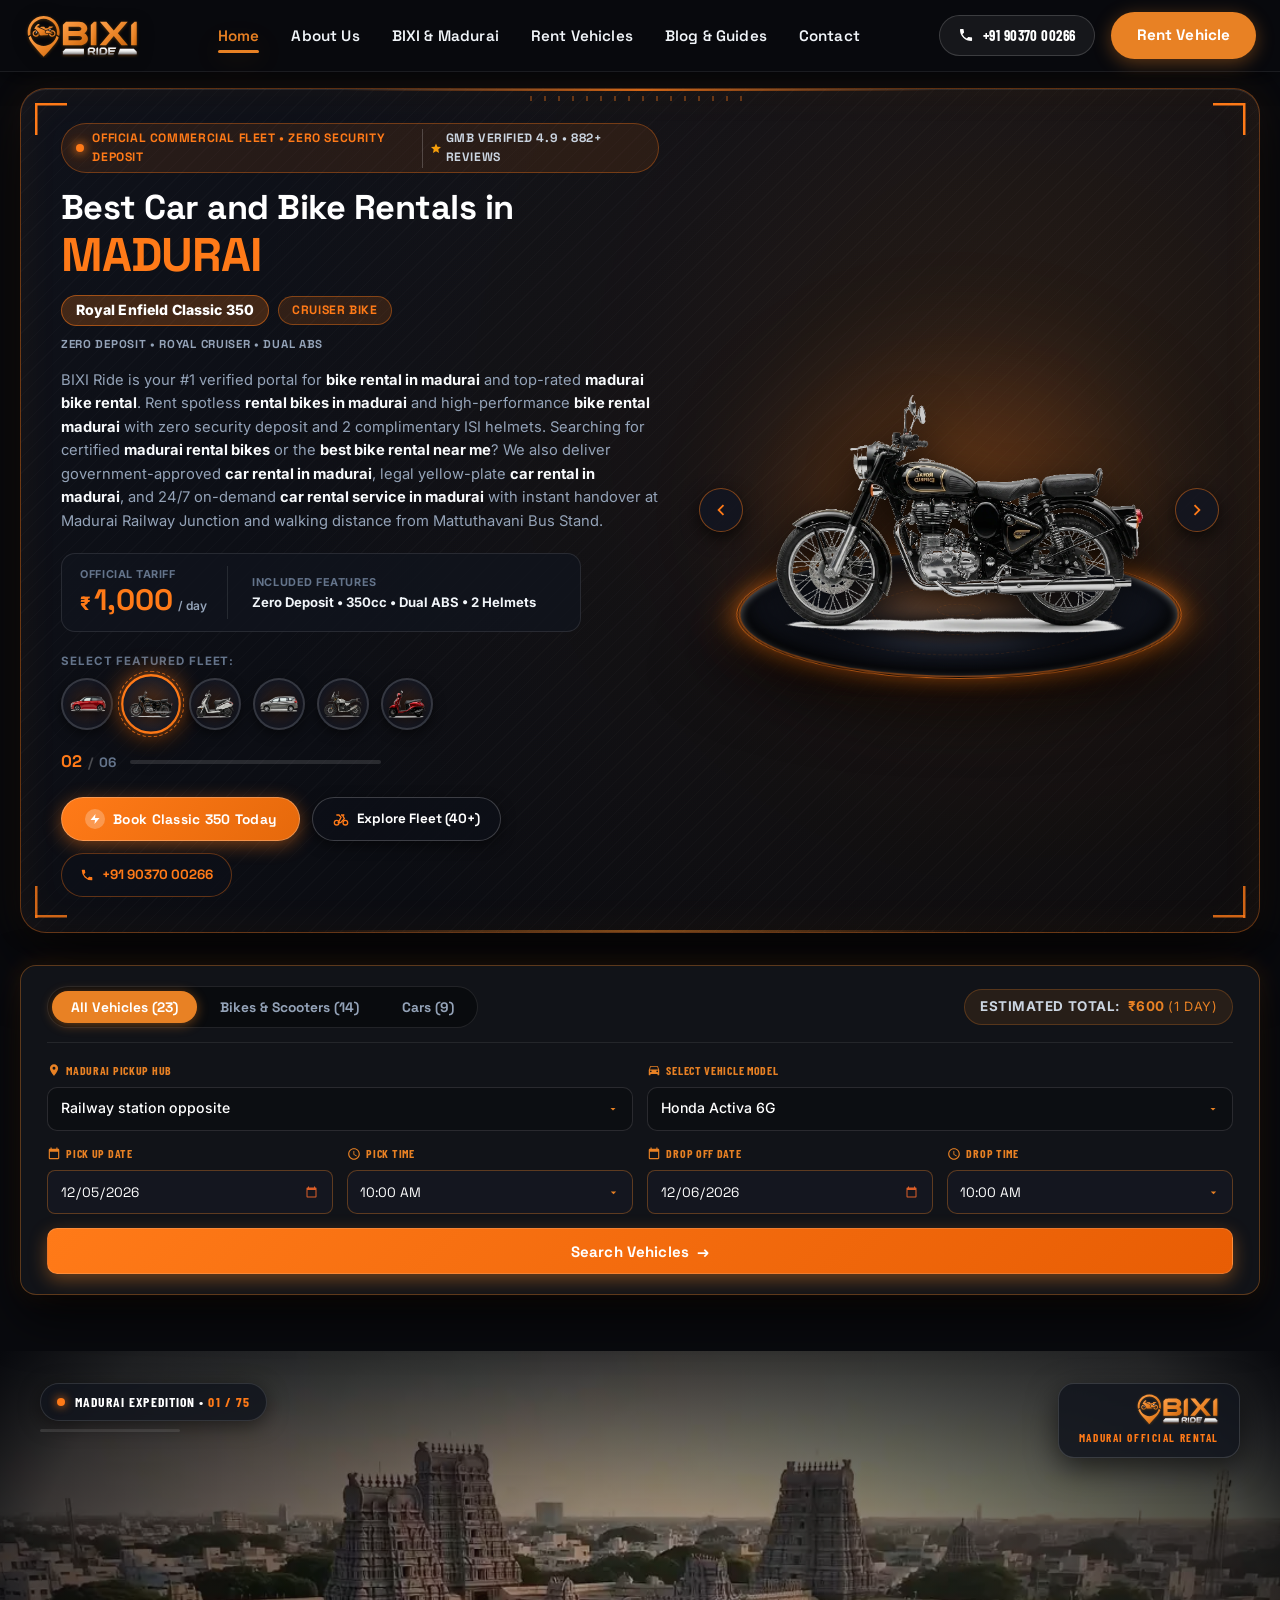
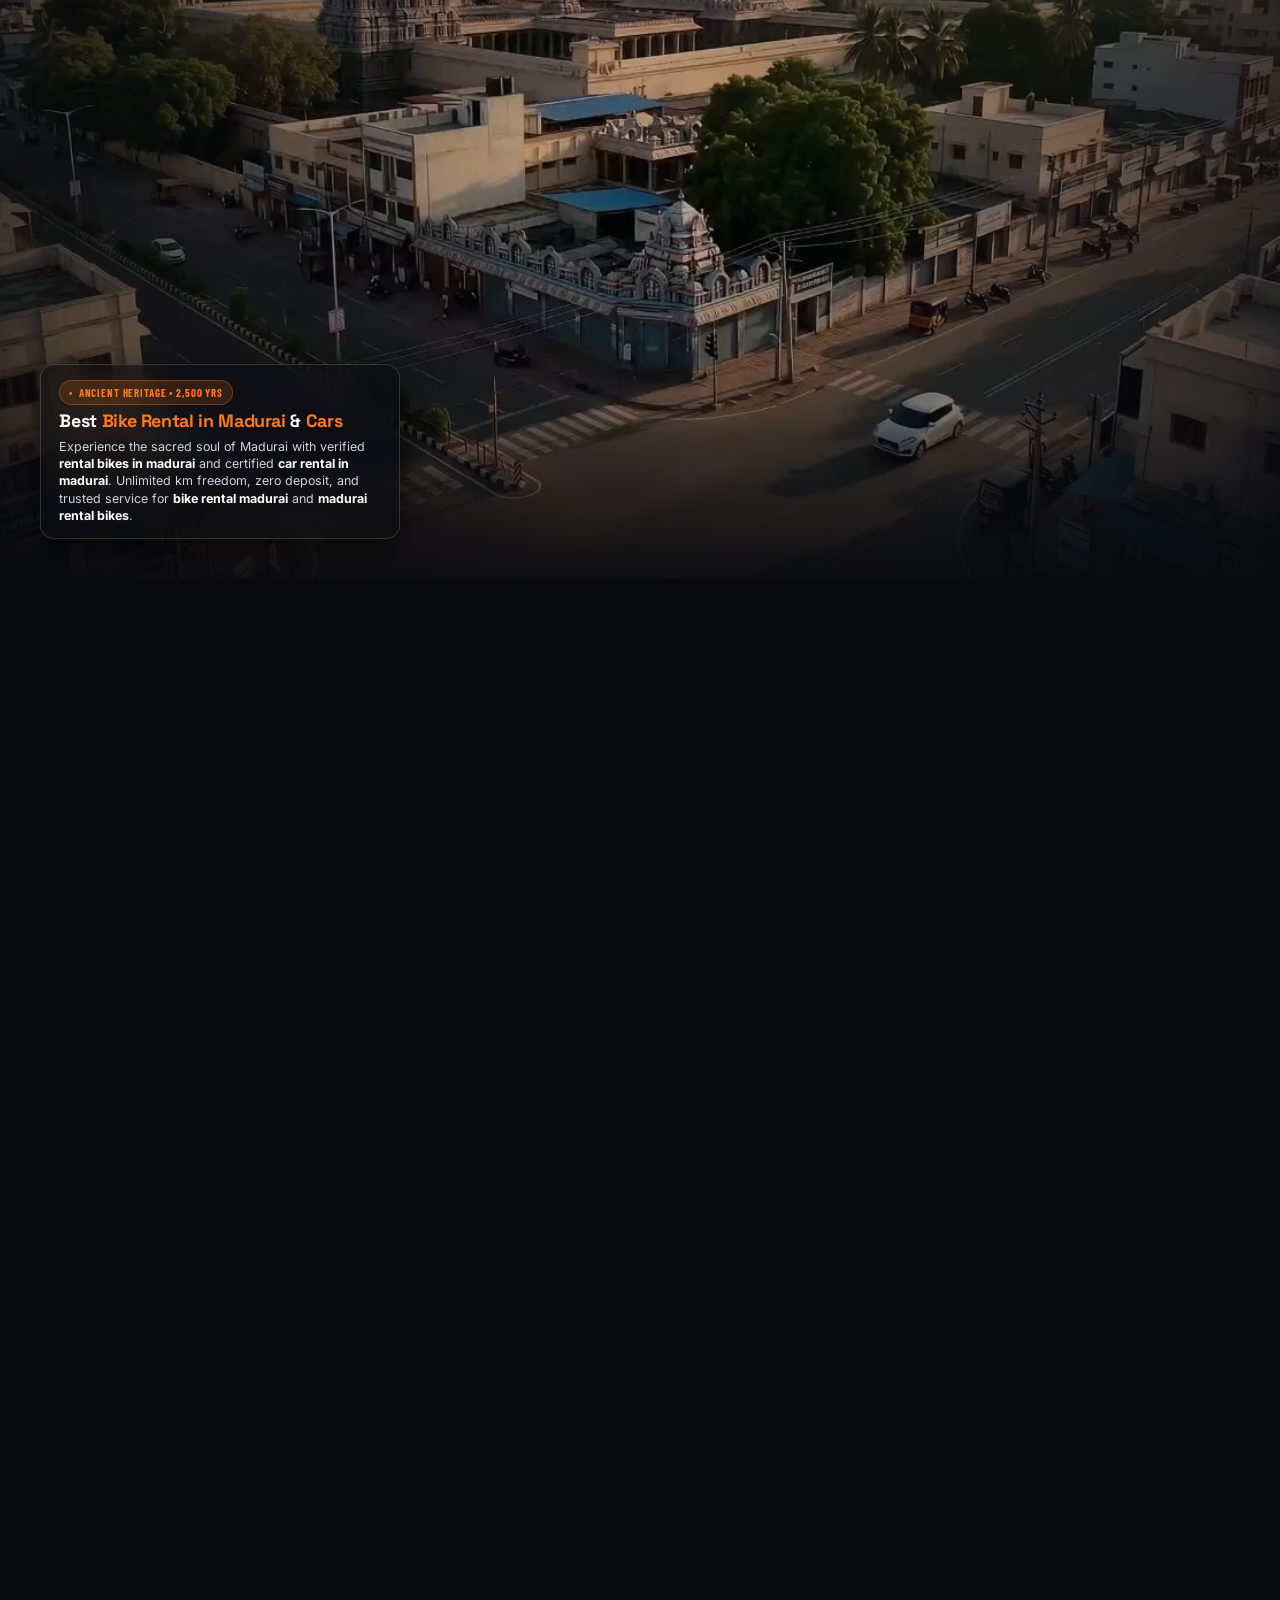
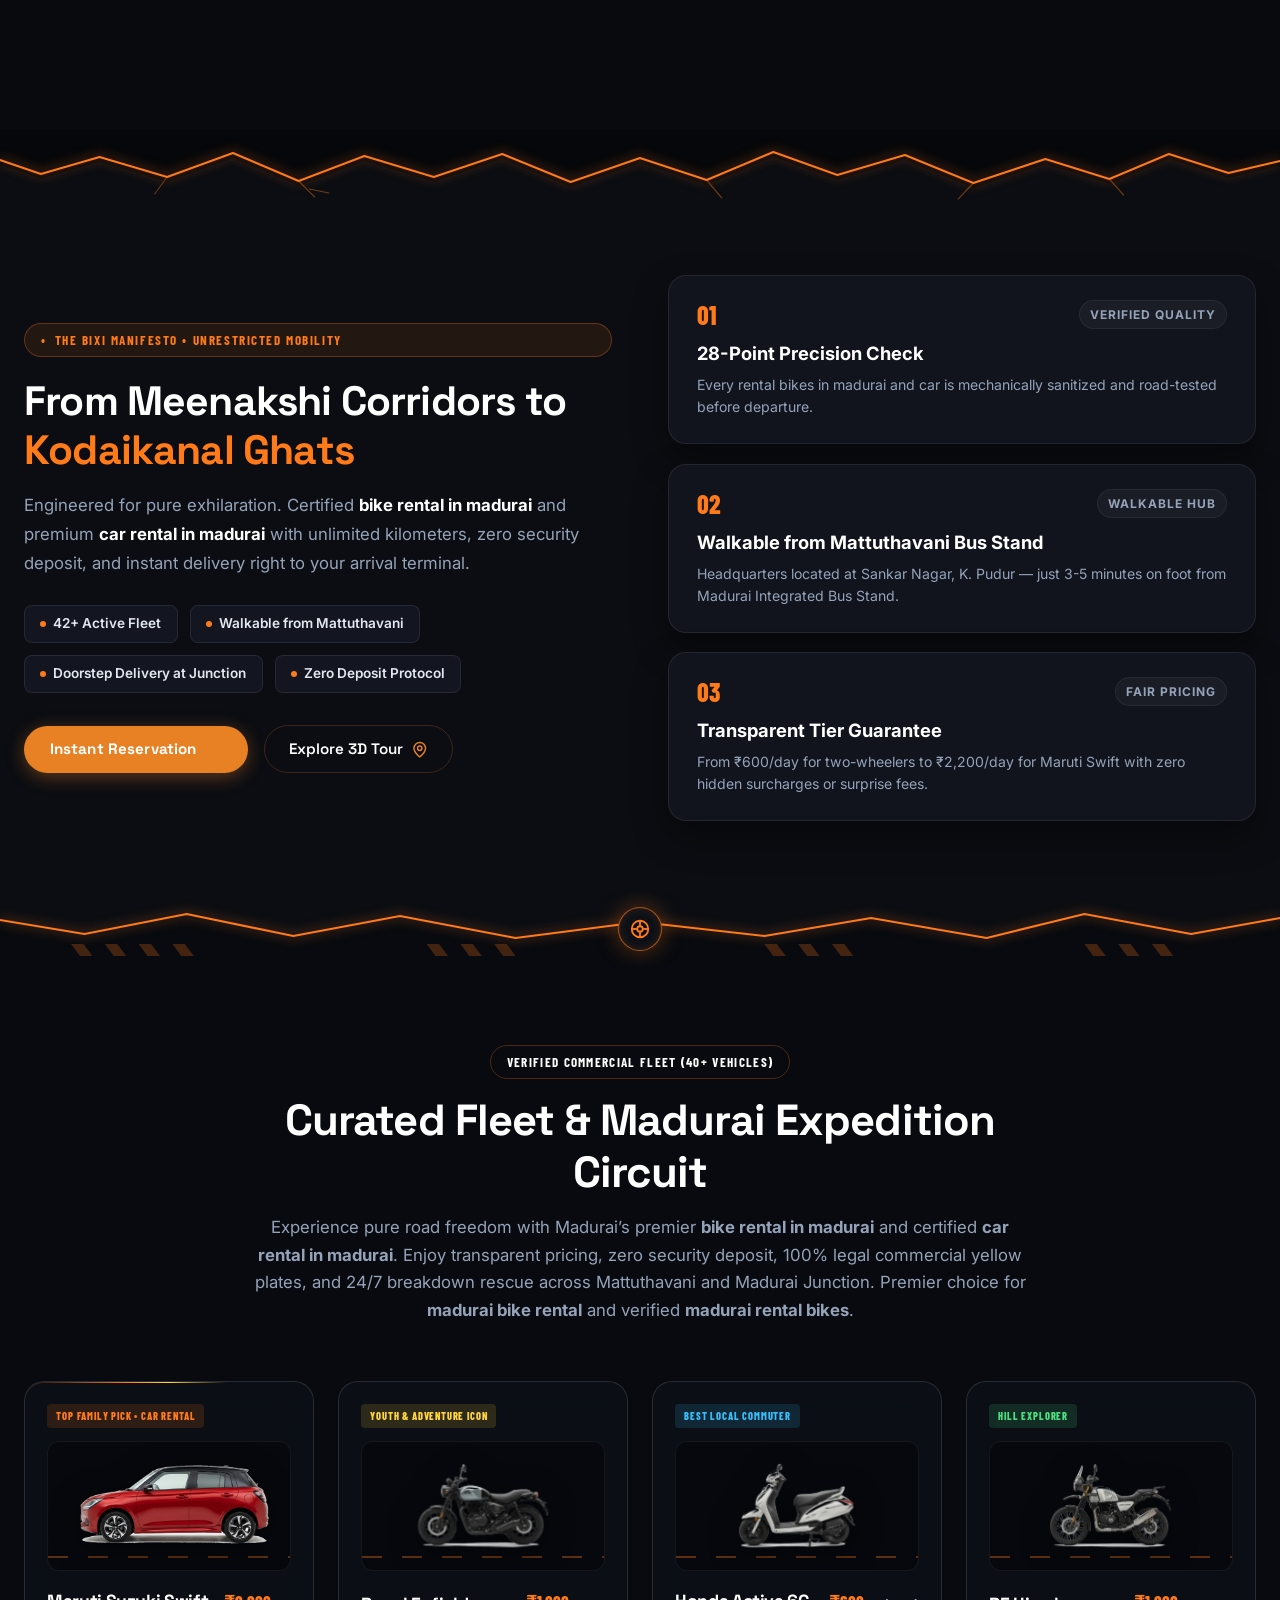
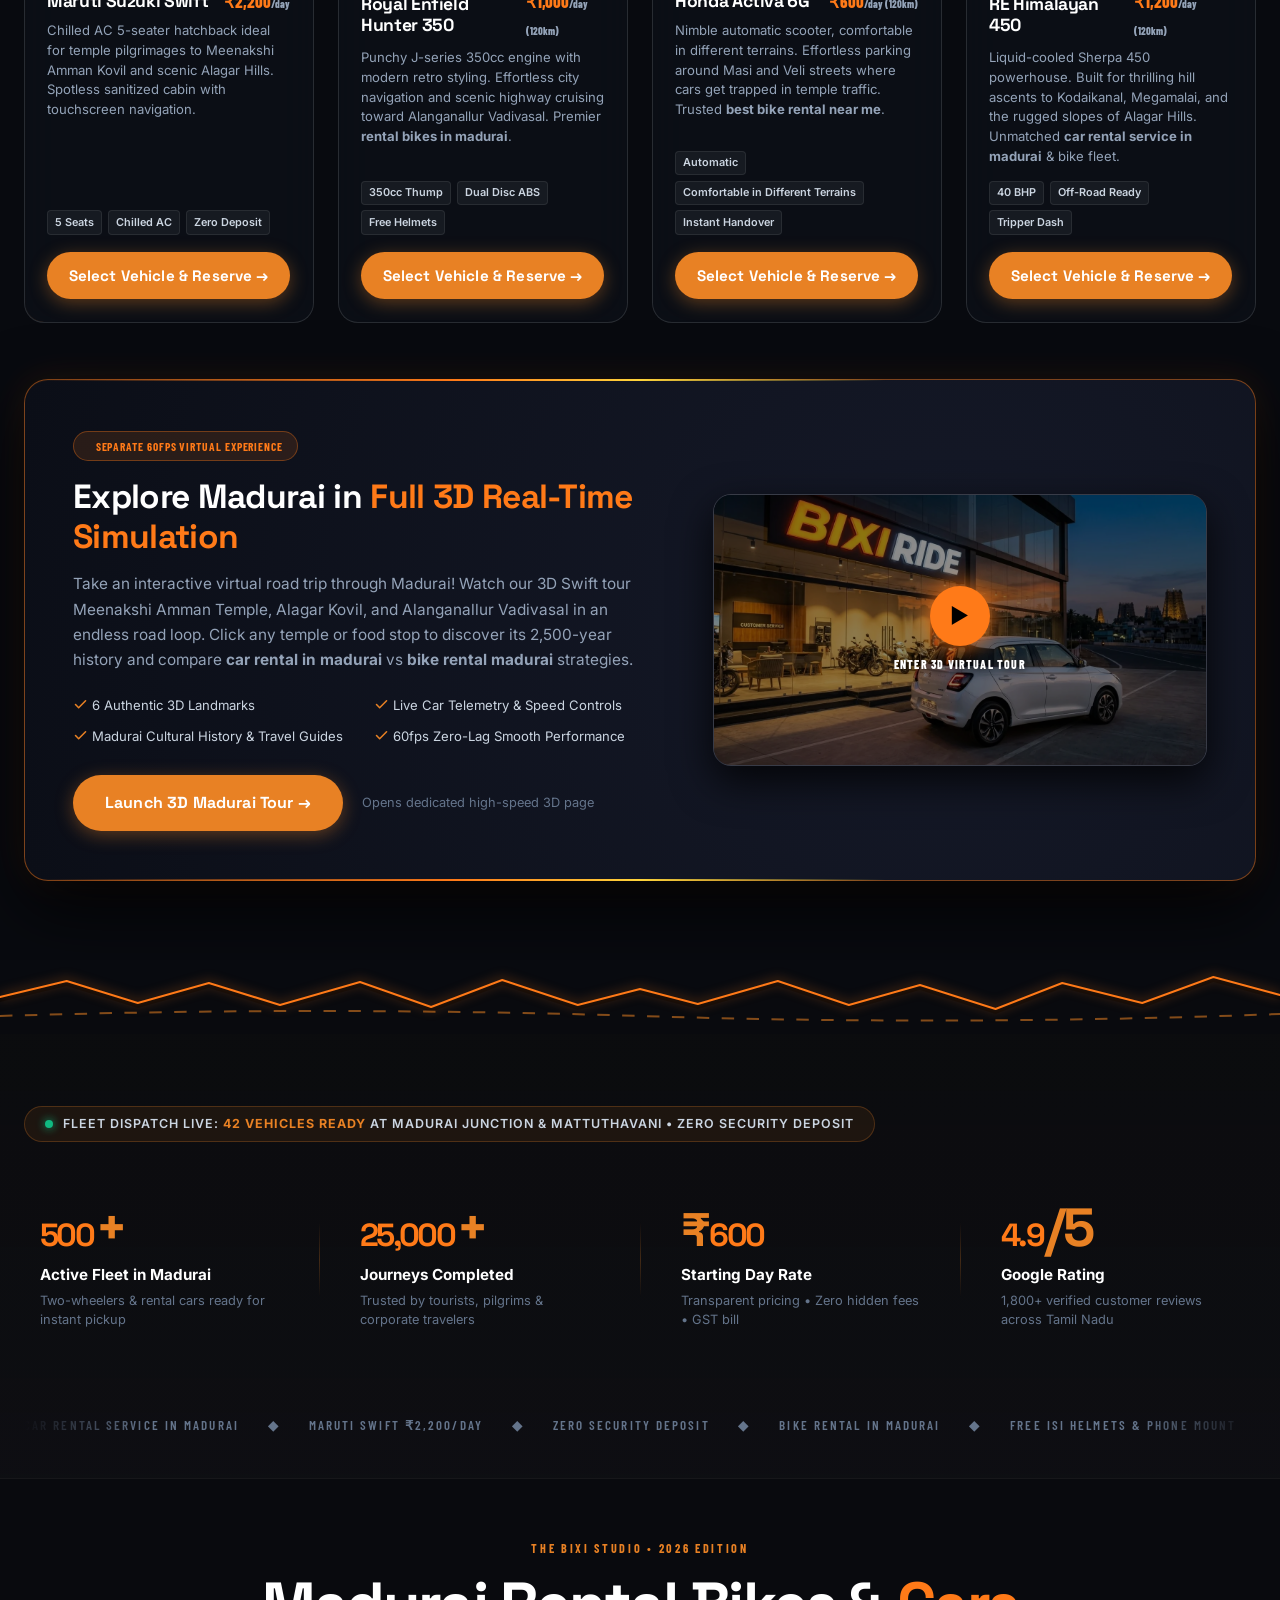
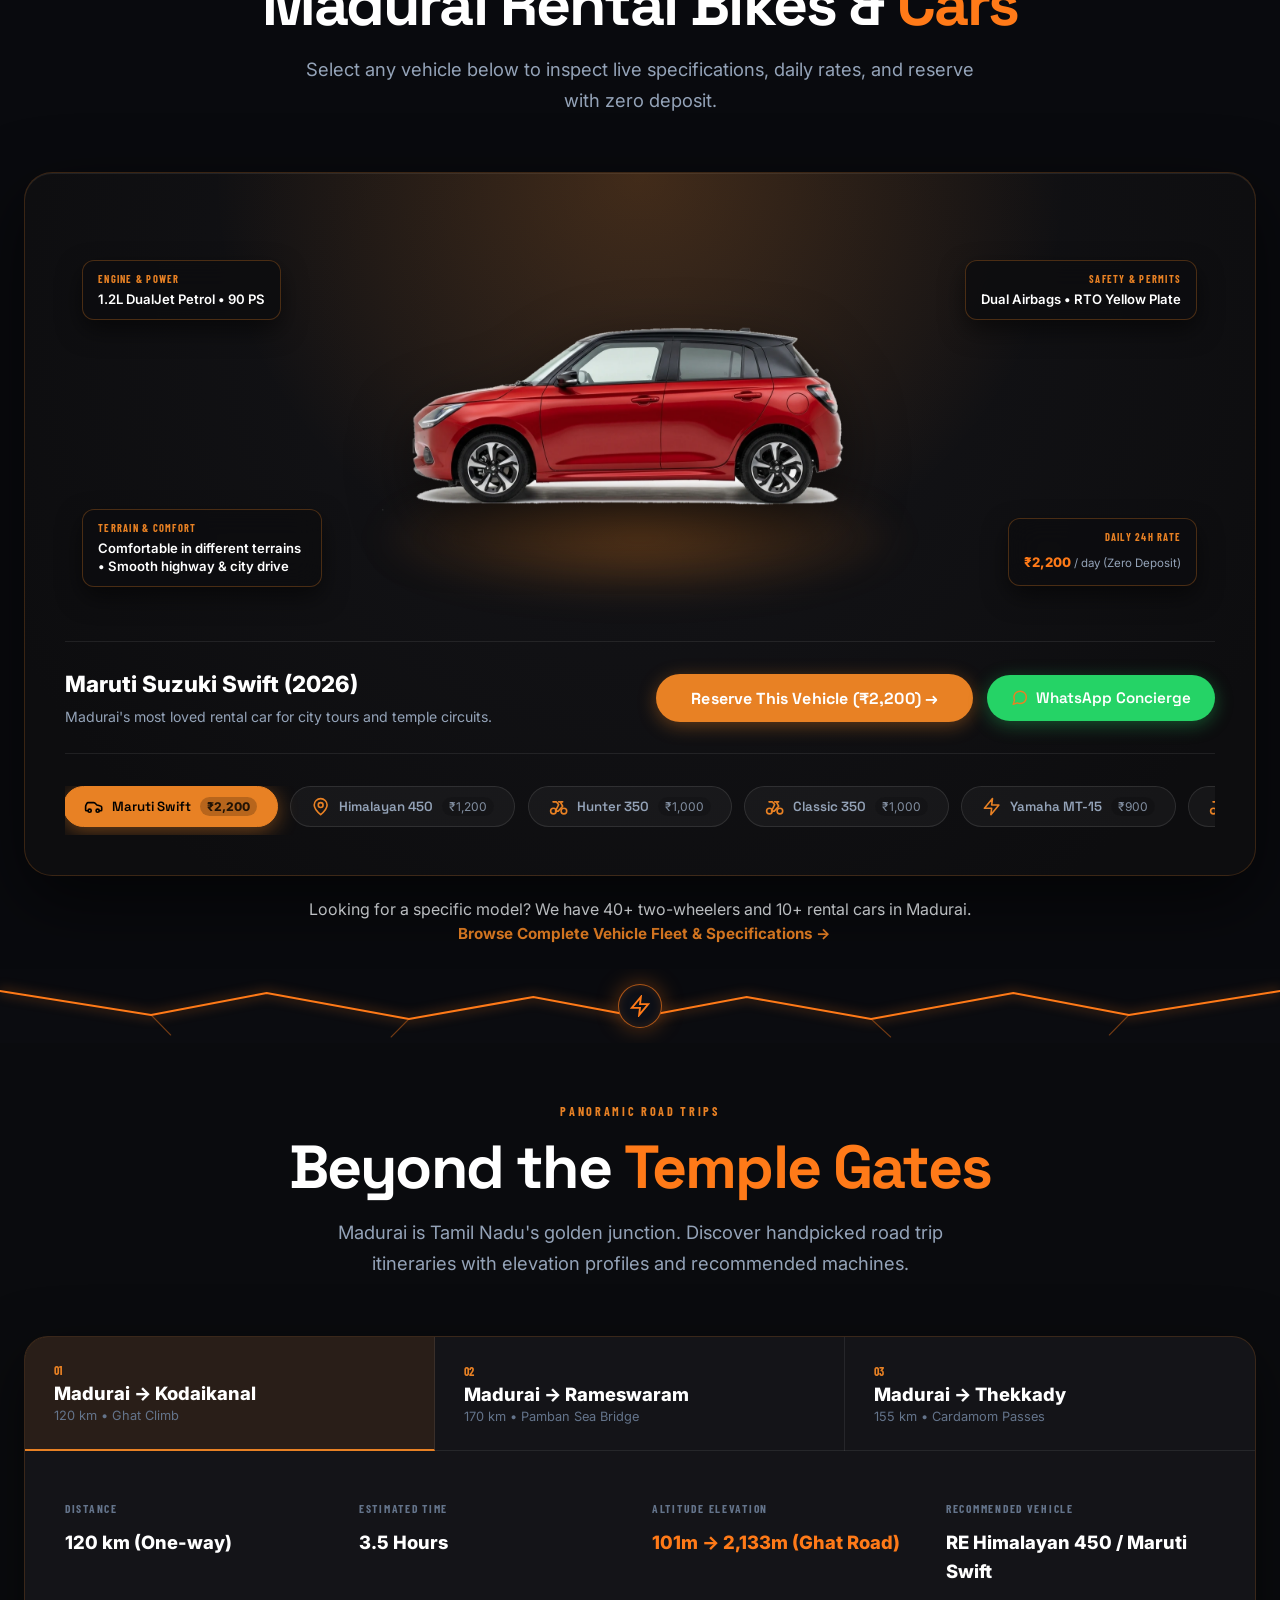
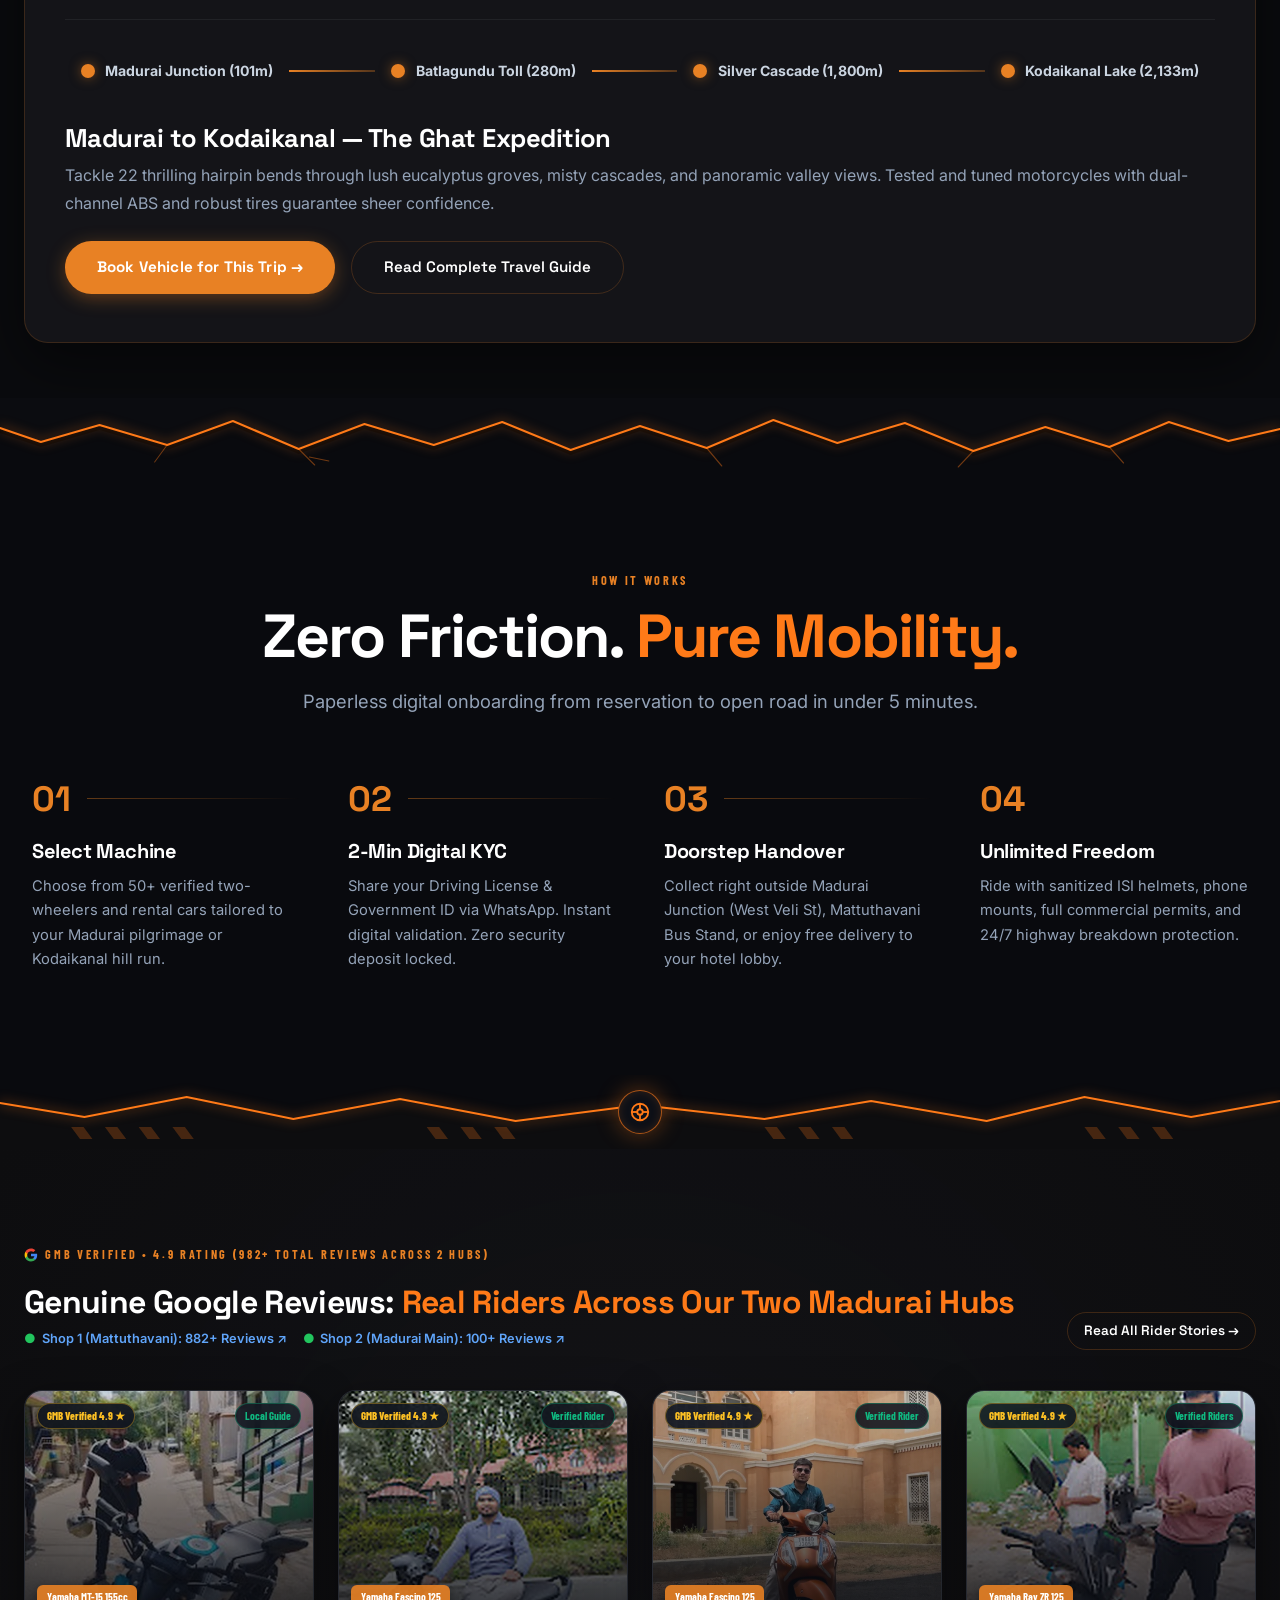
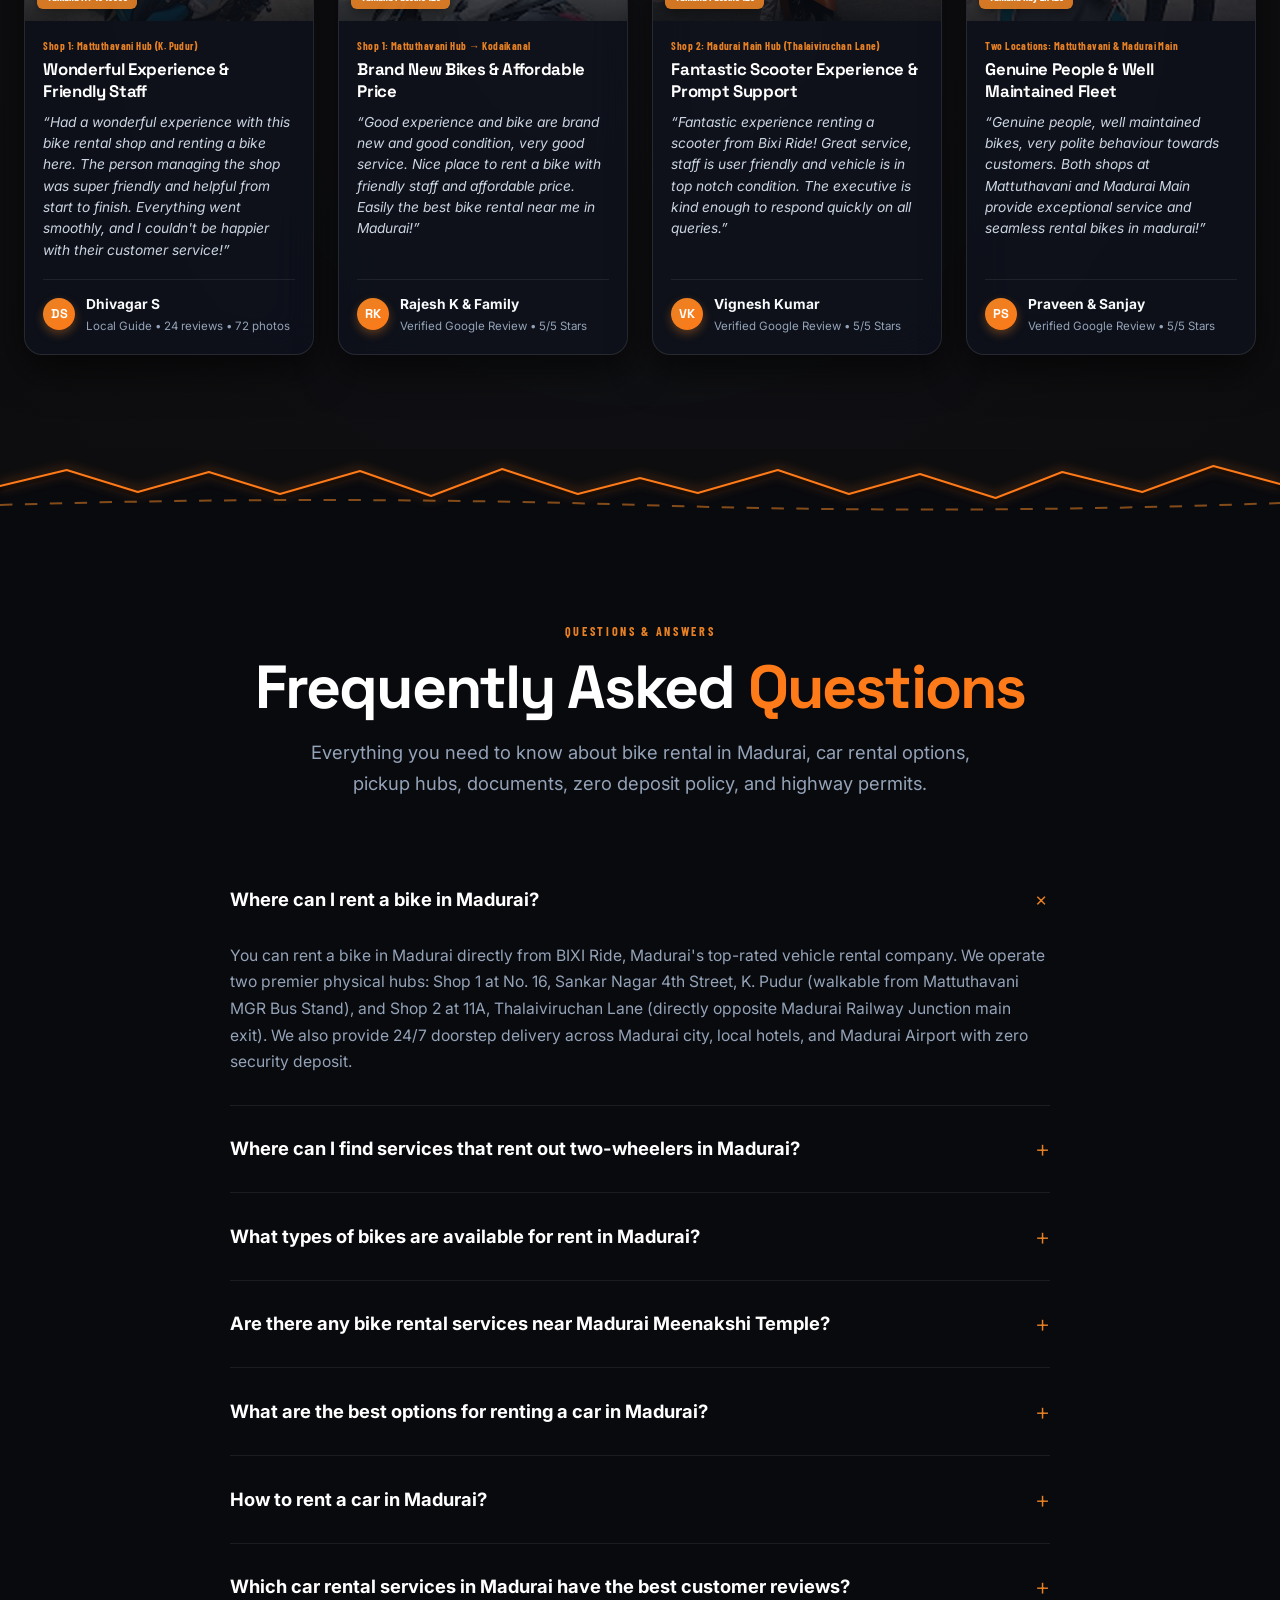
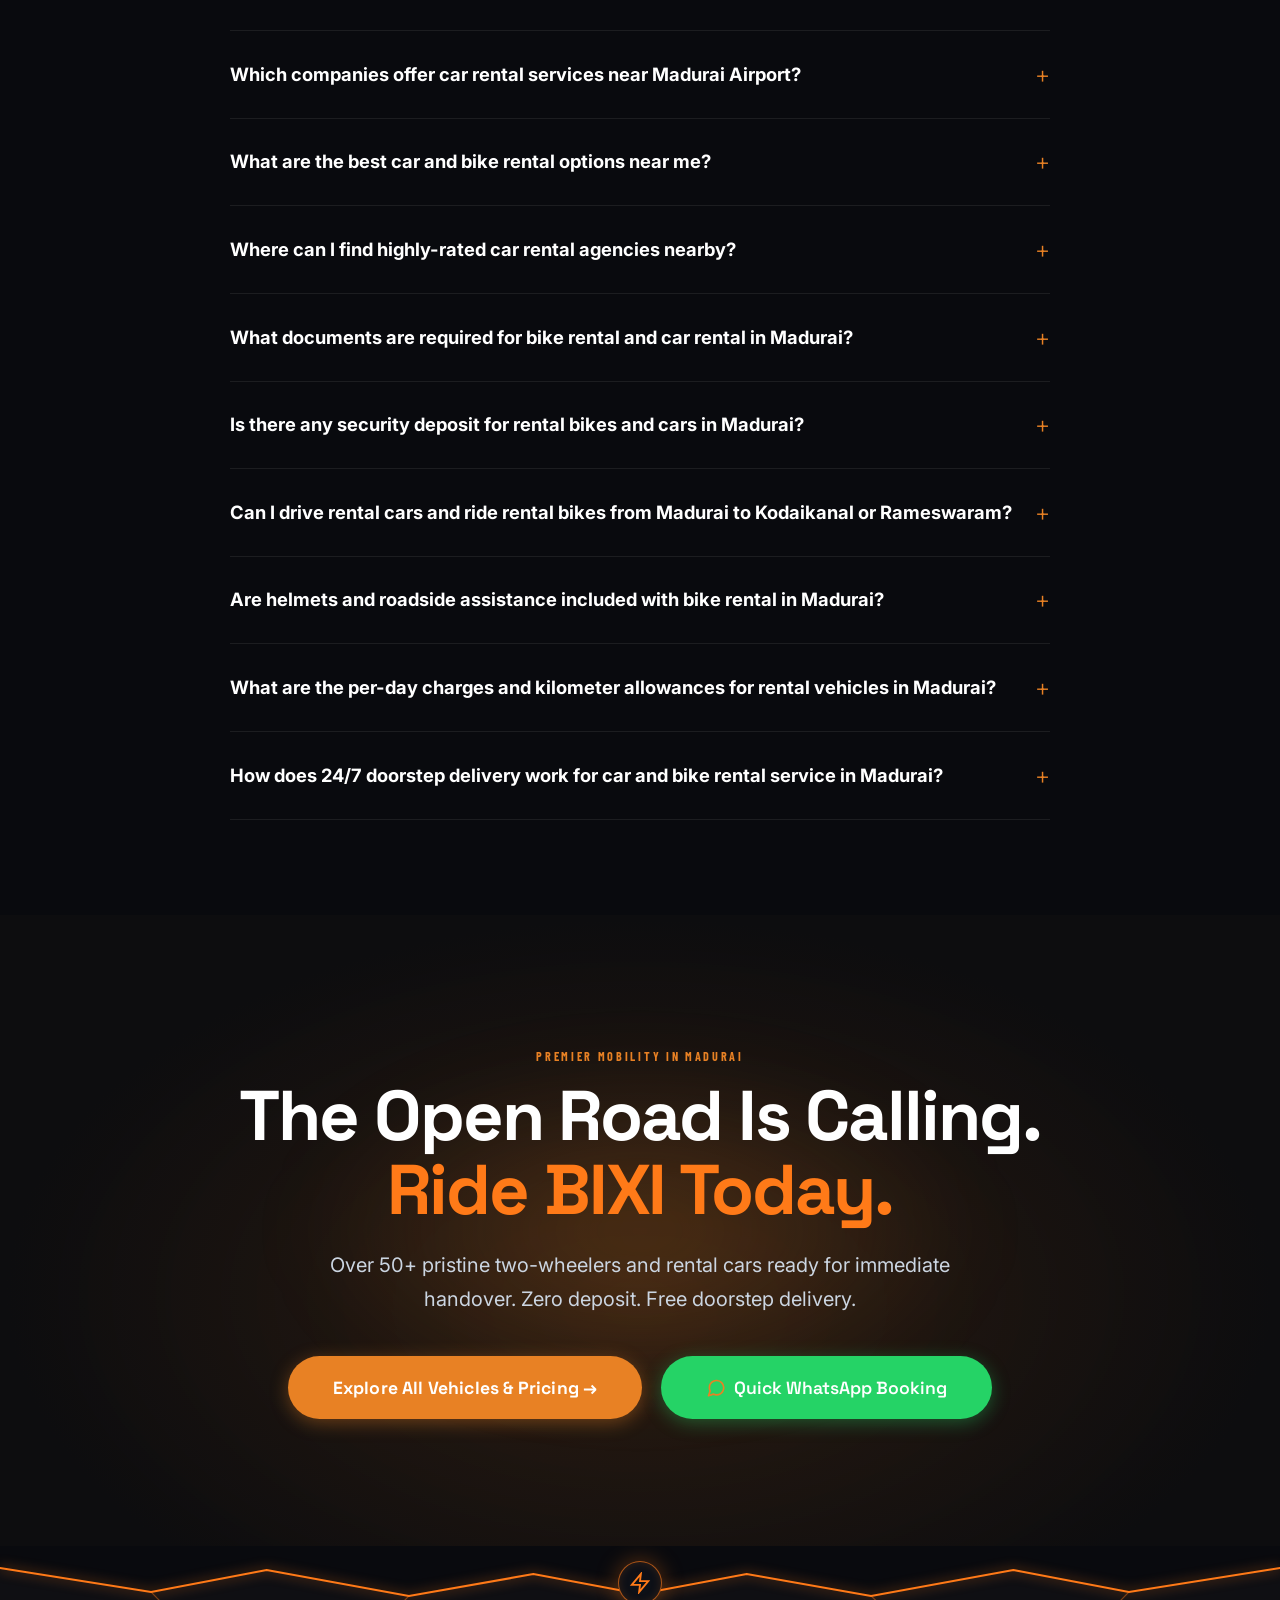
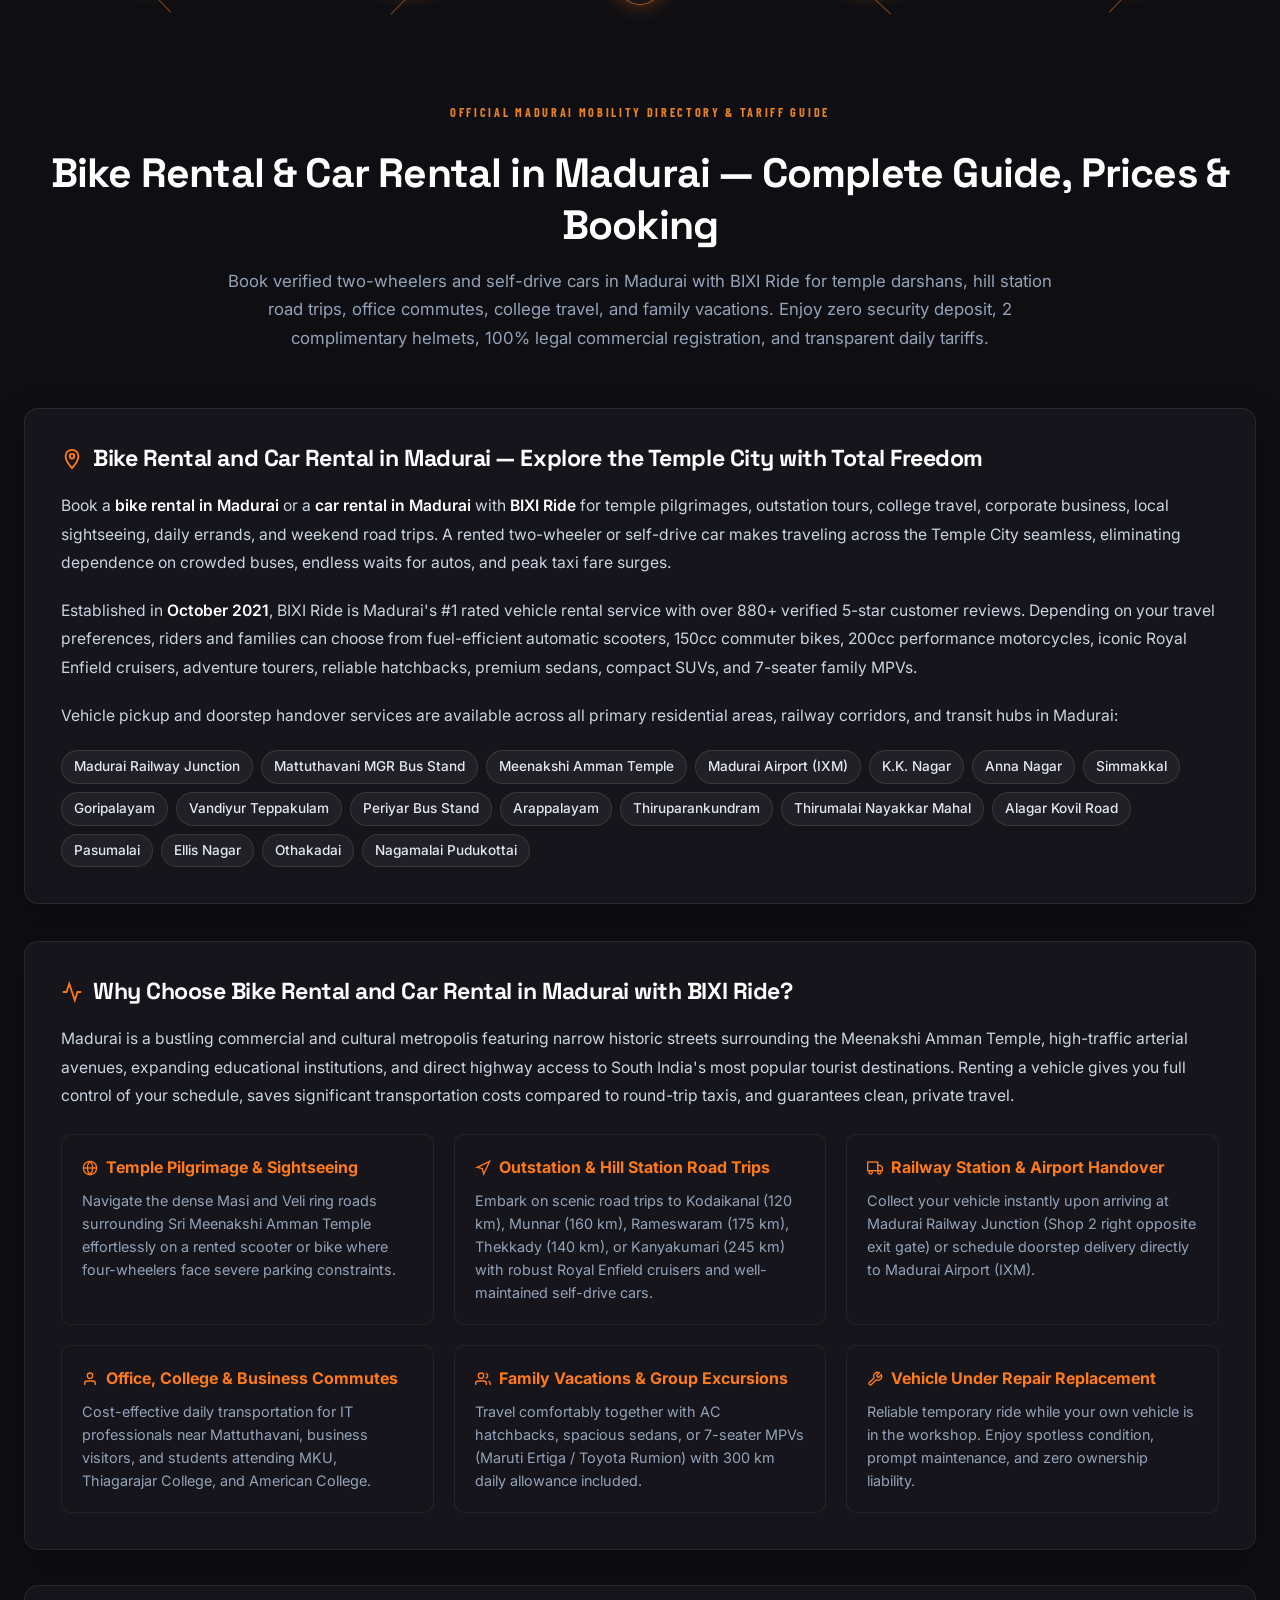
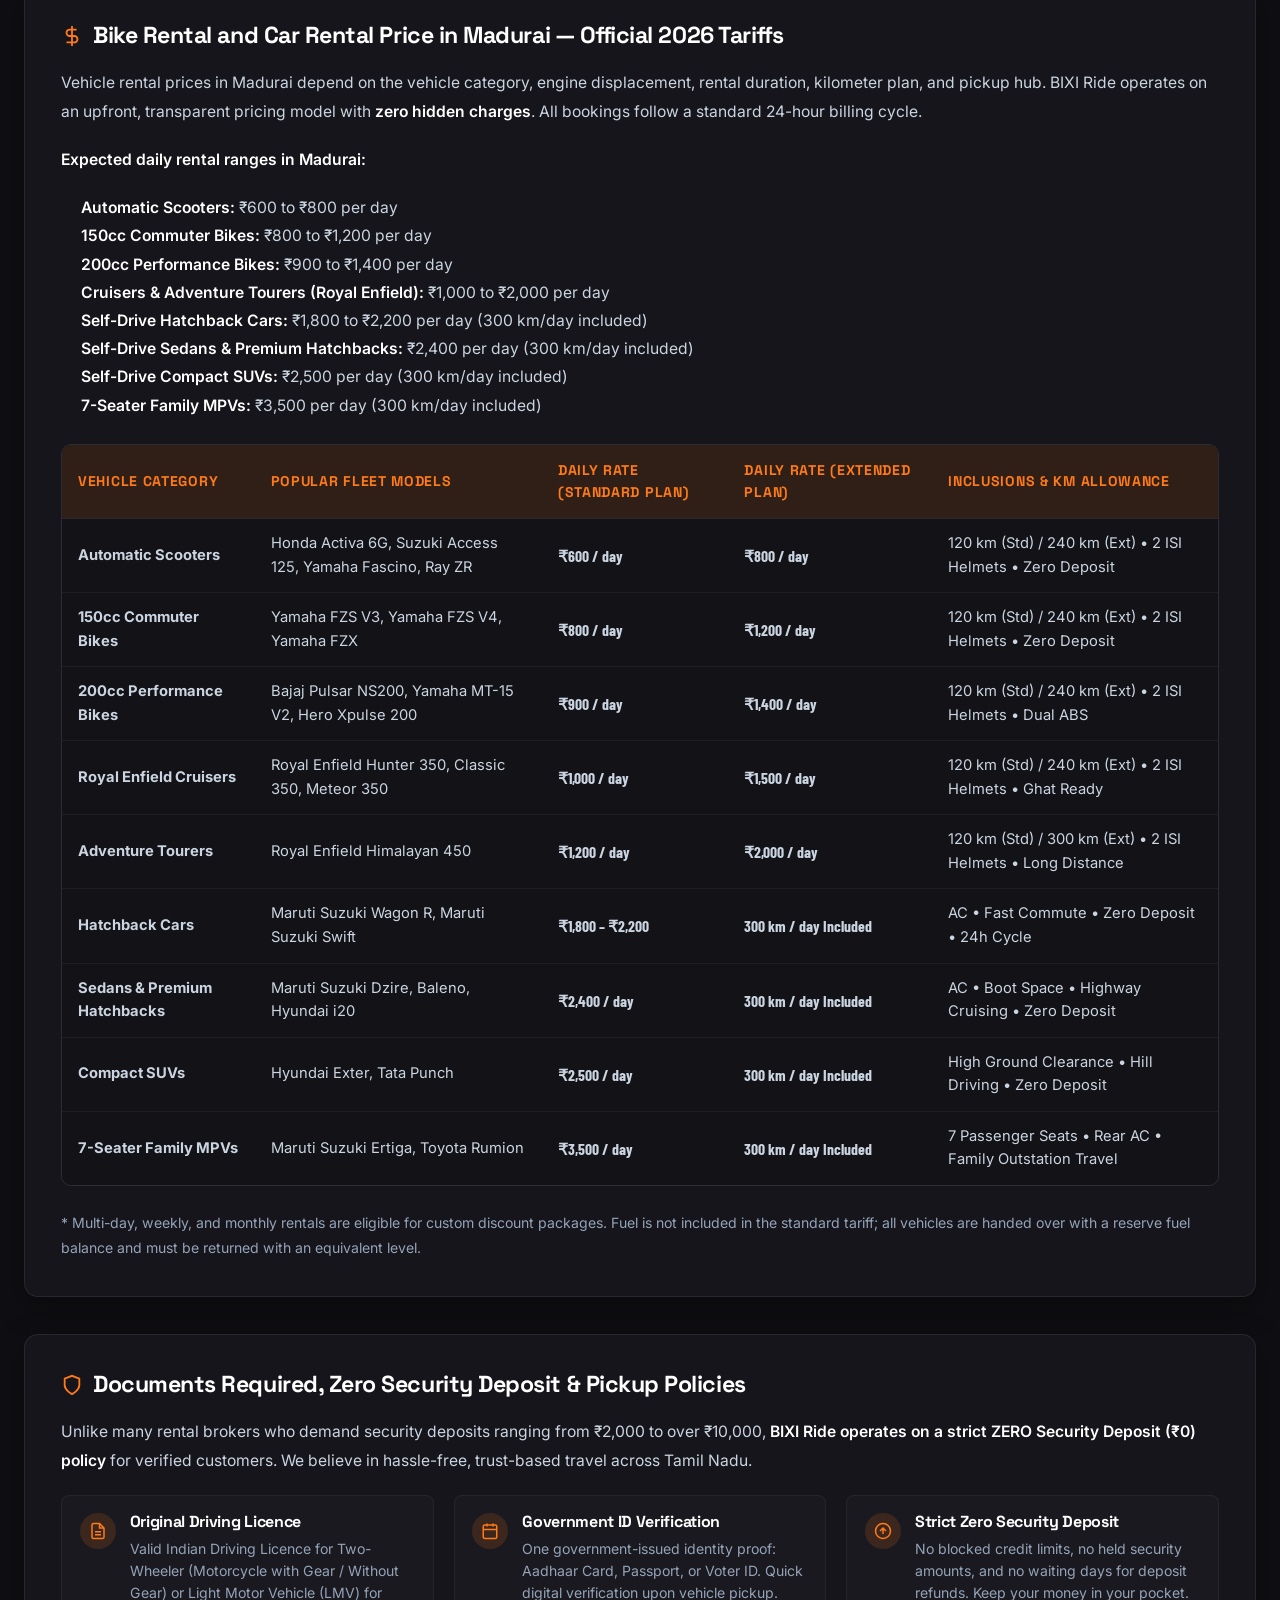
==== commit 903dd7a0: "Fix 3D Madurai stage collapsing to 0px under WordPress footer and ensure clean preloader dismissal (" ====
--- a/index.html
+++ b/index.html
@@ -57,7 +57,7 @@
   <link rel="preload" as="image" href="assets/images/bikes/ray-zr-125.webp" type="image/webp">
 
   <!-- Stylesheets -->
-  <link rel="stylesheet" href="assets/css/style.css?v=52.0">
+  <link rel="stylesheet" href="assets/css/style.css?v=55.0">
 
   <!-- Structured Data: LocalBusiness & MotorcycleRental Schema -->
   <script type="application/ld+json">
@@ -1389,12 +1389,12 @@
     <div class="mobile-nav-top">
       <img src="assets/images/logo.svg" alt="BIXI Ride" width="140" style="margin-bottom: 2rem;">
       <ul class="mobile-nav-links">
-        <li><a href="index.html" class="mobile-nav-link active">Home <span>→</span></a></li>
-        <li><a href="about.html" class="mobile-nav-link">About Us <span>→</span></a></li>
-        <li><a href="bixi-and-madurai.html" class="mobile-nav-link">BIXI &amp; Madurai <span>→</span></a></li>
-        <li><a href="bikes.html" class="mobile-nav-link">Rent Vehicles <span>→</span></a></li>
-        <li><a href="blog.html" class="mobile-nav-link">Blog &amp; Guides <span>→</span></a></li>
-        <li><a href="contact.html" class="mobile-nav-link">Contact Us <span>→</span></a></li>
+        <li><a href="index.html" class="mobile-nav-link active">Home <span class="mobile-nav-icon" aria-hidden="true"><svg viewBox="0 0 24 24" fill="none" stroke="currentColor" stroke-width="2" stroke-linecap="round" stroke-linejoin="round"><path d="M12 14l4-4"/><path d="M3.34 19a10 10 0 1 1 17.32 0"/><path d="M7 19h10"/></svg></span></a></li>
+        <li><a href="about.html" class="mobile-nav-link">About Us <span class="mobile-nav-icon" aria-hidden="true"><svg viewBox="0 0 24 24" fill="none" stroke="currentColor" stroke-width="2" stroke-linecap="round" stroke-linejoin="round"><path d="M12 3a9 9 0 0 0-9 9v3a2 2 0 0 0 2 2h14a2 2 0 0 0 2-2v-3a9 9 0 0 0-9-9Z"/><path d="M12 9h8.5"/><path d="M7 17v2h10v-2"/></svg></span></a></li>
+        <li><a href="bixi-and-madurai.html" class="mobile-nav-link">BIXI &amp; Madurai <span class="mobile-nav-icon" aria-hidden="true"><svg viewBox="0 0 24 24" fill="none" stroke="currentColor" stroke-width="2" stroke-linecap="round" stroke-linejoin="round"><circle cx="6" cy="19" r="3"/><path d="M9 19h8.5a3.5 3.5 0 0 0 0-7h-11a3.5 3.5 0 0 1 0-7H15"/><circle cx="18" cy="5" r="3"/></svg></span></a></li>
+        <li><a href="bikes.html" class="mobile-nav-link">Rent Vehicles <span class="mobile-nav-icon" aria-hidden="true"><svg viewBox="0 0 24 24" fill="none" stroke="currentColor" stroke-width="2" stroke-linecap="round" stroke-linejoin="round"><circle cx="5.5" cy="17.5" r="3"/><circle cx="18.5" cy="17.5" r="3"/><path d="M8.5 17.5h6l-1.5-5h-3l-1.5 5zm6.5-5L17 7h2.5"/><path d="M10 12.5 8 8.5H5.5"/></svg></span></a></li>
+        <li><a href="blog.html" class="mobile-nav-link">Blog &amp; Guides <span class="mobile-nav-icon" aria-hidden="true"><svg viewBox="0 0 24 24" fill="none" stroke="currentColor" stroke-width="2" stroke-linecap="round" stroke-linejoin="round"><circle cx="12" cy="12" r="10"/><polygon points="16.24 7.76 14.12 14.12 7.76 16.24 9.88 9.88 16.24 7.76"/></svg></span></a></li>
+        <li><a href="contact.html" class="mobile-nav-link">Contact Us <span class="mobile-nav-icon" aria-hidden="true"><svg viewBox="0 0 24 24" fill="none" stroke="currentColor" stroke-width="2" stroke-linecap="round" stroke-linejoin="round"><path d="M21 2l-2 2m-7.61 7.61a5.5 5.5 0 1 1-7.778 7.778 5.5 5.5 0 0 1 7.777-7.777zm0 0L15.5 7.5m0 0l3 3L22 7l-3-3m-3.5 3.5L19 4"/></svg></span></a></li>
       </ul>
     </div>
     <div class="mobile-nav-footer">
@@ -3319,7 +3319,7 @@
     };
   </script>
   <script src="assets/js/react-bits-animations.js?v=44.0"></script>
-  <script src="assets/js/main.js?v=52.0"></script>
+  <script src="assets/js/main.js?v=55.0"></script>
 <script src="assets/js/hero-plate-rotator.js?v=44.0"></script>
 </body>
 </html>
--- a/assets/css/style.css
+++ b/assets/css/style.css
@@ -276,7 +276,7 @@
   left: 0 !important;
   right: 0 !important;
   height: var(--header-height, 72px) !important;
-  z-index: 1000 !important;
+  z-index: 1006 !important;
   background: rgba(9, 10, 14, 0.96) !important;
   backdrop-filter: blur(20px) !important;
   -webkit-backdrop-filter: blur(20px) !important;
@@ -505,11 +505,12 @@
   backdrop-filter: blur(25px);
   -webkit-backdrop-filter: blur(25px);
   border-left: 1px solid var(--color-border);
-  z-index: 999;
-  padding: 6rem 2rem 2.5rem;
+  z-index: 1005 !important;
+  padding: 5.5rem 1.75rem 2.25rem;
   display: flex;
   flex-direction: column;
   justify-content: space-between;
+  overflow-y: auto;
   transform: translateX(105%);
   visibility: hidden;
   pointer-events: none;
@@ -526,19 +527,64 @@
 .mobile-nav-links {
   display: flex;
   flex-direction: column;
-  gap: 1.5rem;
+  gap: 1.25rem;
 }
 
 .mobile-nav-link {
   font-family: var(--font-heading);
-  font-size: 1.35rem;
+  font-size: 1.28rem;
   font-weight: 700;
   color: var(--color-white);
   display: flex;
   align-items: center;
   justify-content: space-between;
-  padding-bottom: 0.75rem;
+  gap: 0.75rem;
+  padding-bottom: 0.72rem;
   border-bottom: 1px solid rgba(255, 255, 255, 0.08);
+}
+
+.mobile-nav-icon {
+  width: 34px;
+  height: 34px;
+  border-radius: 10px;
+  display: inline-flex;
+  align-items: center;
+  justify-content: center;
+  background: rgba(255, 122, 24, 0.12);
+  border: 1px solid rgba(255, 122, 24, 0.28);
+  color: #FF7A18;
+  flex-shrink: 0;
+  transition: all 0.2s ease;
+}
+
+.mobile-nav-icon svg {
+  width: 18px;
+  height: 18px;
+}
+
+.mobile-nav-link.active .mobile-nav-icon,
+.mobile-nav-link:hover .mobile-nav-icon {
+  background: #FF7A18;
+  border-color: #FF7A18;
+  color: #090A0E;
+  box-shadow: 0 4px 12px rgba(255, 122, 24, 0.45);
+}
+
+.mobile-nav-drawer .btn-hotline.mobile-drawer-call {
+  width: 100% !important;
+  height: auto !important;
+  min-width: 0 !important;
+  padding: 0.72rem 1rem !important;
+  border-radius: 9999px !important;
+  display: flex !important;
+  align-items: center !important;
+  justify-content: center !important;
+  gap: 0.55rem !important;
+  margin-bottom: 0.8rem !important;
+  background: rgba(232, 129, 36, 0.14) !important;
+  border: 1px solid rgba(232, 129, 36, 0.42) !important;
+  color: #FFFFFF !important;
+  box-sizing: border-box !important;
 }
 
 .mobile-nav-link.active,
@@ -554,7 +600,7 @@
   width: 100vw;
   height: 100vh;
   background: rgba(0, 0, 0, 0.75);
-  z-index: 998;
+  z-index: 1004 !important;
   opacity: 0;
   visibility: hidden;
   transition: all var(--transition-smooth);
@@ -9277,6 +9323,12 @@
   pointer-events: auto !important;
 }
 
+/* Left-Edge Pull Tab & Mobile Close hidden on Desktop */
+.locations-pull-tab,
+.sidebar-mobile-close {
+  display: none !important;
+}
+
 /* Floating Pull Tab on Right Edge for Destination Route Guide */
 .drawer-pull-tab {
   position: absolute !important;
@@ -10080,6 +10132,10 @@
   background: #06070A !important;
 }
 
+body.bixi-fullscreen-app-body .site-footer {
+  display: none !important;
+}
+
 /* App Header */
 .bixi-app-header {
   height: 64px !important;
@@ -10246,9 +10302,10 @@
 /* Full-Screen Stage */
 .bixi-app-stage {
   position: relative !important;
-  flex: 1 !important;
+  flex: 1 0 auto !important;
   width: 100% !important;
   height: calc(100vh - var(--header-height, 72px)) !important;
+  min-height: calc(100vh - var(--header-height, 72px)) !important;
   overflow: hidden !important;
   background: #06070A !important;
 }
@@ -10880,190 +10937,168 @@
     justify-content: center !important;
   }
   
-  /* Quick Waypoints Horizontal Dock on Mobile - Rock-Solid Fixed Anchor & Always Interactive */
-  .app-landmarks-sidebar {
+  /* Left-Edge Pull Tab for Locations Menu (Symmetric with Route Guide on Right) */
+  .locations-pull-tab {
+    position: absolute !important;
+    top: 48% !important;
+    left: 0 !important;
+    transform: translateY(-50%) !important;
+    z-index: 75 !important;
+    background: linear-gradient(135deg, #FF7A18 0%, #D85D00 100%) !important;
+    color: #FFFFFF !important;
+    border: none !important;
+    border-radius: 0 12px 12px 0 !important;
+    padding: 0.65rem 0.45rem !important;
+    display: inline-flex !important;
+    flex-direction: column !important;
+    align-items: center !important;
+    gap: 0.35rem !important;
+    cursor: pointer !important;
+    box-shadow: 4px 6px 18px rgba(255, 122, 24, 0.45) !important;
+    font-family: var(--font-body) !important;
+    font-size: 0.65rem !important;
+    font-weight: 700 !important;
+    letter-spacing: 0.04em !important;
+    text-transform: uppercase !important;
+    writing-mode: vertical-rl !important;
+    text-orientation: mixed !important;
+    transition: transform 0.25s ease, box-shadow 0.25s ease !important;
+  }
+  .locations-pull-tab .pull-tab-arrow {
+    writing-mode: horizontal-tb !important;
+    font-size: 0.8rem !important;
+    display: inline-block !important;
+    transition: transform 0.25s ease !important;
+  }
+  .locations-pull-tab.panel-is-open .pull-tab-arrow {
+    transform: rotate(180deg) !important;
+  }
+
+  /* Slide-In Left Locations Drawer on Mobile (Never covered by bottom floating bar) */
+  .app-landmarks-sidebar,
+  .app-landmarks-sidebar.collapsed {
     position: fixed !important;
-    top: auto !important;
-    bottom: max(0.65rem, env(safe-area-inset-bottom, 0.65rem)) !important;
+    top: 64px !important;
+    bottom: 82px !important;
     left: 0.5rem !important;
-    right: 0.5rem !important;
-    width: auto !important;
-    max-width: calc(100vw - 1rem) !important;
+    right: auto !important;
+    width: 286px !important;
+    max-width: calc(100vw - 2.4rem) !important;
     height: auto !important;
-    max-height: 76px !important;
-    padding: 0.40rem 0.50rem !important;
-    background: rgba(10, 14, 23, 0.94) !important;
+    max-height: none !important;
+    padding: 0.9rem !important;
+    background: rgba(10, 14, 23, 0.96) !important;
     backdrop-filter: blur(24px) saturate(160%) !important;
     -webkit-backdrop-filter: blur(24px) saturate(160%) !important;
-    border: 1px solid rgba(255, 122, 24, 0.40) !important;
+    border: 1px solid rgba(255, 122, 24, 0.42) !important;
     border-radius: 18px !important;
-    box-shadow: 0 10px 35px rgba(0, 0, 0, 0.85), 0 0 24px rgba(255, 122, 24, 0.16) !important;
-    z-index: 95 !important;
+    box-shadow: 12px 15px 40px rgba(0, 0, 0, 0.9), 0 0 24px rgba(255, 122, 24, 0.22) !important;
+    z-index: 996 !important;
     display: flex !important;
-    flex-direction: row !important;
-    align-items: center !important;
-    opacity: 1 !important;
+    flex-direction: column !important;
+    gap: 0.65rem !important;
+    transform: translateX(-115%) !important;
+    visibility: hidden !important;
+    pointer-events: none !important;
+    transition: transform 0.32s cubic-bezier(0.16, 1, 0.3, 1), visibility 0.32s ease !important;
+    box-sizing: border-box !important;
+    overflow: hidden !important;
+  }
+  .app-landmarks-sidebar.mobile-open,
+  .app-landmarks-sidebar.collapsed.mobile-open {
+    transform: translateX(0) !important;
     visibility: visible !important;
     pointer-events: auto !important;
-    transform: none !important;
+  }
+  .app-landmarks-sidebar::after {
+    display: none !important;
+  }
+  .sidebar-header {
+    display: block !important;
+    padding-bottom: 0.55rem !important;
+  }
+  .sidebar-header-top {
+    display: flex !important;
+    align-items: center !important;
+    justify-content: space-between !important;
+  }
+  .sidebar-toggle-btn {
+    display: none !important;
+  }
+  .sidebar-mobile-close {
+    display: inline-flex !important;
+    align-items: center !important;
+    justify-content: center !important;
+    width: 28px !important;
+    height: 28px !important;
+    border-radius: 8px !important;
+    border: 1px solid rgba(255, 255, 255, 0.16) !important;
+    background: rgba(255, 255, 255, 0.08) !important;
+    color: #FFFFFF !important;
+    font-size: 0.85rem !important;
+    cursor: pointer !important;
+  }
+  .sidebar-header h1.sidebar-main-title {
+    font-size: 0.95rem !important;
+    margin: 0.2rem 0 0.1rem !important;
+  }
+  .sidebar-header h2.sidebar-sub-title,
+  .sidebar-header p,
+  .sidebar-footer-hint {
+    display: none !important;
+  }
+  .app-landmarks-sidebar .sidebar-landmarks-list {
+    display: flex !important;
+    flex-direction: column !important;
+    flex-wrap: nowrap !important;
+    gap: 0.48rem !important;
+    width: 100% !important;
+    flex: 1 1 auto !important;
+    overflow-y: auto !important;
+    overflow-x: hidden !important;
+    -webkit-overflow-scrolling: touch !important;
+    padding: 0.15rem 0 !important;
+  }
+  .app-landmarks-sidebar .sidebar-checkpoint-btn,
+  .app-landmarks-sidebar.collapsed .sidebar-checkpoint-btn {
+    width: 100% !important;
+    min-width: 0 !important;
+    max-width: 100% !important;
+    height: auto !important;
+    min-height: 48px !important;
+    padding: 0.45rem 0.65rem !important;
+    border-radius: 12px !important;
+    display: flex !important;
+    align-items: center !important;
+    gap: 0.55rem !important;
+    background: rgba(22, 28, 40, 0.9) !important;
+    border: 1px solid rgba(255, 255, 255, 0.08) !important;
+    cursor: pointer !important;
     box-sizing: border-box !important;
-    overflow: hidden !important;
-  }
-
-  /* Fade mask gradient indicator on the right side so user knows more cards follow */
-  .app-landmarks-sidebar::after {
-    content: "" !important;
-    position: absolute !important;
-    top: 6px !important;
-    bottom: 6px !important;
-    right: 6px !important;
-    width: 24px !important;
-    background: linear-gradient(to right, transparent, rgba(10, 14, 23, 0.95)) !important;
-    pointer-events: none !important;
-    border-radius: 0 14px 14px 0 !important;
-    z-index: 5 !important;
-  }
-
-  .app-landmarks-sidebar.collapsed {
-    width: auto !important;
-    max-height: 76px !important;
-    padding: 0.40rem 0.50rem !important;
+  }
+  .app-landmarks-sidebar .sidebar-checkpoint-btn.active {
+    background: linear-gradient(135deg, rgba(255, 122, 24, 0.28), rgba(245, 158, 11, 0.15)) !important;
+    border: 1px solid #ff7a18 !important;
+  }
+  .app-landmarks-sidebar .cp-info,
+  .app-landmarks-sidebar.collapsed .cp-info {
     display: flex !important;
     visibility: visible !important;
-    opacity: 1 !important;
-  }
-  .app-landmarks-sidebar.collapsed .sidebar-checkpoint-btn {
-    display: inline-flex !important;
-    justify-content: flex-start !important;
-    padding: 0.38rem 0.68rem !important;
-  }
-  .app-landmarks-sidebar.collapsed .cp-info,
-  .app-landmarks-sidebar.collapsed .cp-arrow,
+    flex-direction: column !important;
+    min-width: 0 !important;
+    flex: 1 1 auto !important;
+  }
+  .app-landmarks-sidebar .cp-name,
+  .app-landmarks-sidebar .cp-sub,
   .app-landmarks-sidebar.collapsed .cp-name,
   .app-landmarks-sidebar.collapsed .cp-sub {
     display: block !important;
     visibility: visible !important;
   }
-
-  .sidebar-header, .sidebar-footer-hint {
-    display: none !important;
-  }
-
-  /* Smooth momentum horizontal scroll */
-  .sidebar-landmarks-list {
-    display: flex !important;
-    flex-direction: row !important;
-    flex-wrap: nowrap !important;
-    gap: 0.50rem !important;
-    width: 100% !important;
-    overflow-x: auto !important;
-    overflow-y: hidden !important;
-    -webkit-overflow-scrolling: touch !important;
-    scrollbar-width: none !important;
-    scroll-snap-type: x proximity !important;
-    scroll-padding: 0.4rem !important;
-    padding: 0.15rem 0.2rem !important;
-    align-items: center !important;
-  }
-  .sidebar-landmarks-list::-webkit-scrollbar {
-    display: none !important;
-  }
-
-  /* Premium Mobile Capsule / Card Styling */
-  .sidebar-checkpoint-btn {
-    flex: 0 0 auto !important;
-    min-width: 170px !important;
-    max-width: 215px !important;
-    height: 50px !important;
-    padding: 0.36rem 0.65rem !important;
-    border-radius: 13px !important;
-    display: inline-flex !important;
-    align-items: center !important;
-    gap: 0.50rem !important;
-    background: rgba(22, 28, 40, 0.88) !important;
-    border: 1px solid rgba(255, 255, 255, 0.08) !important;
-    scroll-snap-align: start !important;
-    transition: background 0.2s ease, border-color 0.2s ease, transform 0.15s ease, box-shadow 0.2s ease !important;
-    cursor: pointer !important;
-    user-select: none !important;
-    -webkit-user-select: none !important;
-    box-sizing: border-box !important;
-  }
-  .sidebar-checkpoint-btn:active {
-    transform: scale(0.97) !important;
-  }
-  .sidebar-checkpoint-btn.active {
-    background: linear-gradient(135deg, rgba(255, 122, 24, 0.28), rgba(245, 158, 11, 0.15)) !important;
-    border: 1px solid #ff7a18 !important;
-    box-shadow: 0 0 16px rgba(255, 122, 24, 0.35), inset 0 0 10px rgba(255, 122, 24, 0.12) !important;
-  }
-
-  .sidebar-checkpoint-btn .cp-icon {
-    width: 32px !important;
-    height: 32px !important;
-    min-width: 32px !important;
-    border-radius: 9px !important;
-    display: flex !important;
-    align-items: center !important;
-    justify-content: center !important;
-    background: rgba(255, 122, 24, 0.14) !important;
-    color: #ff7a18 !important;
-    flex-shrink: 0 !important;
-  }
-  .sidebar-checkpoint-btn .cp-icon svg {
-    width: 17px !important;
-    height: 17px !important;
-  }
-  .sidebar-checkpoint-btn.active .cp-icon {
-    background: #ff7a18 !important;
-    color: #ffffff !important;
-    box-shadow: 0 2px 8px rgba(255, 122, 24, 0.5) !important;
-  }
-
-  .sidebar-checkpoint-btn .cp-info {
-    display: flex !important;
-    flex-direction: column !important;
-    justify-content: center !important;
-    text-align: left !important;
-    overflow: hidden !important;
-    flex: 1 1 auto !important;
-    min-width: 0 !important;
-  }
-  .sidebar-checkpoint-btn .cp-name {
-    font-size: 0.76rem !important;
-    font-weight: 700 !important;
-    color: #ffffff !important;
-    white-space: nowrap !important;
-    overflow: hidden !important;
-    text-overflow: ellipsis !important;
-    line-height: 1.25 !important;
-  }
-  .sidebar-checkpoint-btn.active .cp-name {
-    color: #ff9d42 !important;
-  }
-  .sidebar-checkpoint-btn .cp-sub {
-    font-size: 0.60rem !important;
-    font-weight: 500 !important;
-    color: #94a3b8 !important;
-    white-space: nowrap !important;
-    overflow: hidden !important;
-    text-overflow: ellipsis !important;
-    line-height: 1.2 !important;
-    margin-top: 0.08rem !important;
-  }
-  .sidebar-checkpoint-btn.active .cp-sub {
-    color: #cbd5e1 !important;
-  }
-  .sidebar-checkpoint-btn .cp-arrow {
-    font-size: 0.82rem !important;
-    color: #64748b !important;
-    margin-left: auto !important;
-    padding-left: 0.20rem !important;
-    flex-shrink: 0 !important;
-  }
-  .sidebar-checkpoint-btn.active .cp-arrow {
-    color: #ff7a18 !important;
-    font-weight: bold !important;
+  .app-landmarks-sidebar .cp-arrow,
+  .app-landmarks-sidebar.collapsed .cp-arrow {
+    display: inline-block !important;
+    visibility: visible !important;
   }
 
   /* Right-Side Slide-In Drawer on Mobile (Never blocks bottom dock, ZERO screen-covering blur) */
@@ -14499,14 +14534,24 @@
   animation: bixiCardPopIn 0.36s cubic-bezier(0.16, 1, 0.3, 1) both;
 }
 
-/* Base progression: smooth fade-in everywhere + section-specific directional motion */
+/* Base progression: fast subtle fade + section-specific directional motion (never black gaps) */
 .bixi-anim-ready .bixi-reveal {
-  opacity: 0;
-  transform: translateY(28px);
+  opacity: 0.25;
+  transform: translateY(24px);
   transition:
-    opacity 0.55s cubic-bezier(0.22, 1, 0.36, 1),
-    transform 0.72s cubic-bezier(0.22, 1, 0.36, 1);
+    opacity 0.26s cubic-bezier(0.22, 1, 0.36, 1),
+    transform 0.58s cubic-bezier(0.22, 1, 0.36, 1);
   will-change: opacity, transform;
+}
+
+/* Roster & showcase cards never go dark/black while scrolling */
+.bixi-anim-ready .lux-roster-item.bixi-reveal,
+.bixi-anim-ready .lux-item-card.bixi-reveal {
+  opacity: 0.72;
+  transition:
+    opacity 0.2s ease-out,
+    transform 0.42s cubic-bezier(0.22, 1, 0.36, 1);
+  transition-delay: 0s !important;
 }
 
 /* Words slide Left -> Right */
@@ -15338,6 +15383,8 @@
   .container,
   main,
   section,
+  .navbar,
+  .nav-inner,
   .hero-banner-wrapper,
   .hero-split-stage,
   .hero-split-left,
@@ -15345,6 +15392,27 @@
   .manifesto-split-grid,
   .manifesto-left-box,
   .manifesto-3d-deck,
+  .interactive-3d-portal-card,
+  .portal-grid,
+  .portal-info,
+  .portal-visual,
+  .portal-preview-frame,
+  .portal-cta,
+  .bixi-usecases-grid,
+  .bixi-usecase-box,
+  .bixi-trust-2col,
+  .bixi-steps-grid,
+  .blog-layout-grid,
+  .blog-grid,
+  .fleet-grid,
+  .routes-grid,
+  .reviews-grid,
+  .features-grid,
+  .steps-grid,
+  .lux-route-meta-grid,
+  .lux-metrics-strip,
+  .footer-top-grid,
+  .footer-map-card,
   .lux-about-hero-grid,
   .lux-manifesto-block,
   .lux-storefront-spotlight-card,
@@ -15369,11 +15437,108 @@
   .bixi-legal-card,
   .bixi-seo-grid,
   .bixi-seo-card,
+  .bixi-seo-table-wrap,
+  .lux-tariff-table-wrap,
   .mobile-floating-bar,
   .mobile-floating-inner {
     min-width: 0 !important;
     max-width: 100% !important;
     box-sizing: border-box !important;
+  }
+
+  /* Collapse all multi-column & fixed-minmax grids safely inside 320px-768px viewports */
+  .portal-grid,
+  .portal-features,
+  .bixi-usecases-grid,
+  .bixi-trust-2col,
+  .bixi-steps-grid,
+  .blog-layout-grid,
+  .blog-grid,
+  .fleet-grid,
+  .routes-grid,
+  .reviews-grid,
+  .features-grid,
+  .steps-grid,
+  .lux-roster-grid,
+  .lux-route-meta-grid,
+  .lux-flagship-duo,
+  .contact-grid,
+  .bixi-legal-grid {
+    grid-template-columns: minmax(0, 1fr) !important;
+  }
+  .lux-metrics-strip {
+    grid-template-columns: repeat(2, minmax(0, 1fr)) !important;
+  }
+
+  /* Fix 3D Virtual Tour Portal Card overflow & padding on mobile */
+  .interactive-3d-portal-card {
+    padding: 1.4rem 1.05rem !important;
+    border-radius: 18px !important;
+    overflow: hidden !important;
+    width: 100% !important;
+  }
+  .portal-pill {
+    max-width: 100% !important;
+    white-space: normal !important;
+    flex-wrap: wrap !important;
+    line-height: 1.35 !important;
+    letter-spacing: 0.04em !important;
+    padding: 0.35rem 0.7rem !important;
+  }
+  .portal-title {
+    font-size: 1.48rem !important;
+    overflow-wrap: break-word !important;
+  }
+  .portal-desc {
+    overflow-wrap: break-word !important;
+  }
+  .portal-features > span {
+    display: flex !important;
+    align-items: flex-start !important;
+    gap: 0.45rem !important;
+    min-width: 0 !important;
+    max-width: 100% !important;
+    overflow-wrap: break-word !important;
+  }
+  .portal-cta {
+    flex-direction: column !important;
+    align-items: stretch !important;
+    width: 100% !important;
+    gap: 0.65rem !important;
+  }
+  .portal-btn {
+    width: 100% !important;
+    max-width: 100% !important;
+    padding: 0.85rem 1rem !important;
+    font-size: 0.92rem !important;
+    text-align: center !important;
+    justify-content: center !important;
+    box-sizing: border-box !important;
+  }
+  .bixi-seo-card .btn-primary,
+  .bixi-seo-card .btn-secondary,
+  .lux-grand-cta-buttons .btn-primary,
+  .lux-grand-cta-buttons .btn-secondary {
+    width: 100% !important;
+    max-width: 100% !important;
+    white-space: normal !important;
+    padding: 0.85rem 1rem !important;
+    font-size: 0.94rem !important;
+    text-align: center !important;
+    justify-content: center !important;
+    box-sizing: border-box !important;
+  }
+  .btn-primary,
+  .btn-secondary,
+  .btn-whatsapp,
+  .btn-outline-orange,
+  .btn-lux-primary,
+  .btn-lux-whatsapp {
+    max-width: 100% !important;
+    box-sizing: border-box !important;
+  }
+  .portal-preview-img {
+    height: 205px !important;
   }
 
   .hero-split-stage.hero-reel-showcase,
@@ -15384,7 +15549,7 @@
     width: 100% !important;
   }
 
-  /* Disable horizontal X slides on mobile so zero text/frames ever clip off edges */
+  /* Disable horizontal X slides on mobile so zero text/cards ever clip or show black lag */
   .bixi-anim-ready .bixi-reveal,
   .bixi-anim-ready .bixi-reveal.reveal-words-lr,
   .bixi-anim-ready .bixi-reveal.reveal-words-rl,
@@ -15398,9 +15563,16 @@
   .bixi-anim-ready .bixi-reveal.reveal-pop-zoom,
   .bixi-anim-ready .bixi-reveal.reveal-drop-header,
   .bixi-anim-ready .bixi-reveal.reveal-rise-up {
-    transform: translateY(14px) !important;
-    transition: opacity 0.4s ease-out, transform 0.4s ease-out !important;
+    opacity: 0.5 !important;
+    transform: translateY(10px) !important;
+    transition: opacity 0.22s ease-out, transform 0.32s ease-out !important;
     transition-delay: 0s !important;
+  }
+  .bixi-anim-ready .lux-roster-item.bixi-reveal,
+  .bixi-anim-ready .lux-item-card.bixi-reveal {
+    opacity: 0.78 !important;
+    transform: translateY(8px) !important;
+    transition: opacity 0.18s ease-out, transform 0.26s ease-out !important;
   }
   .bixi-anim-ready .bixi-reveal.bixi-revealed {
     opacity: 1 !important;
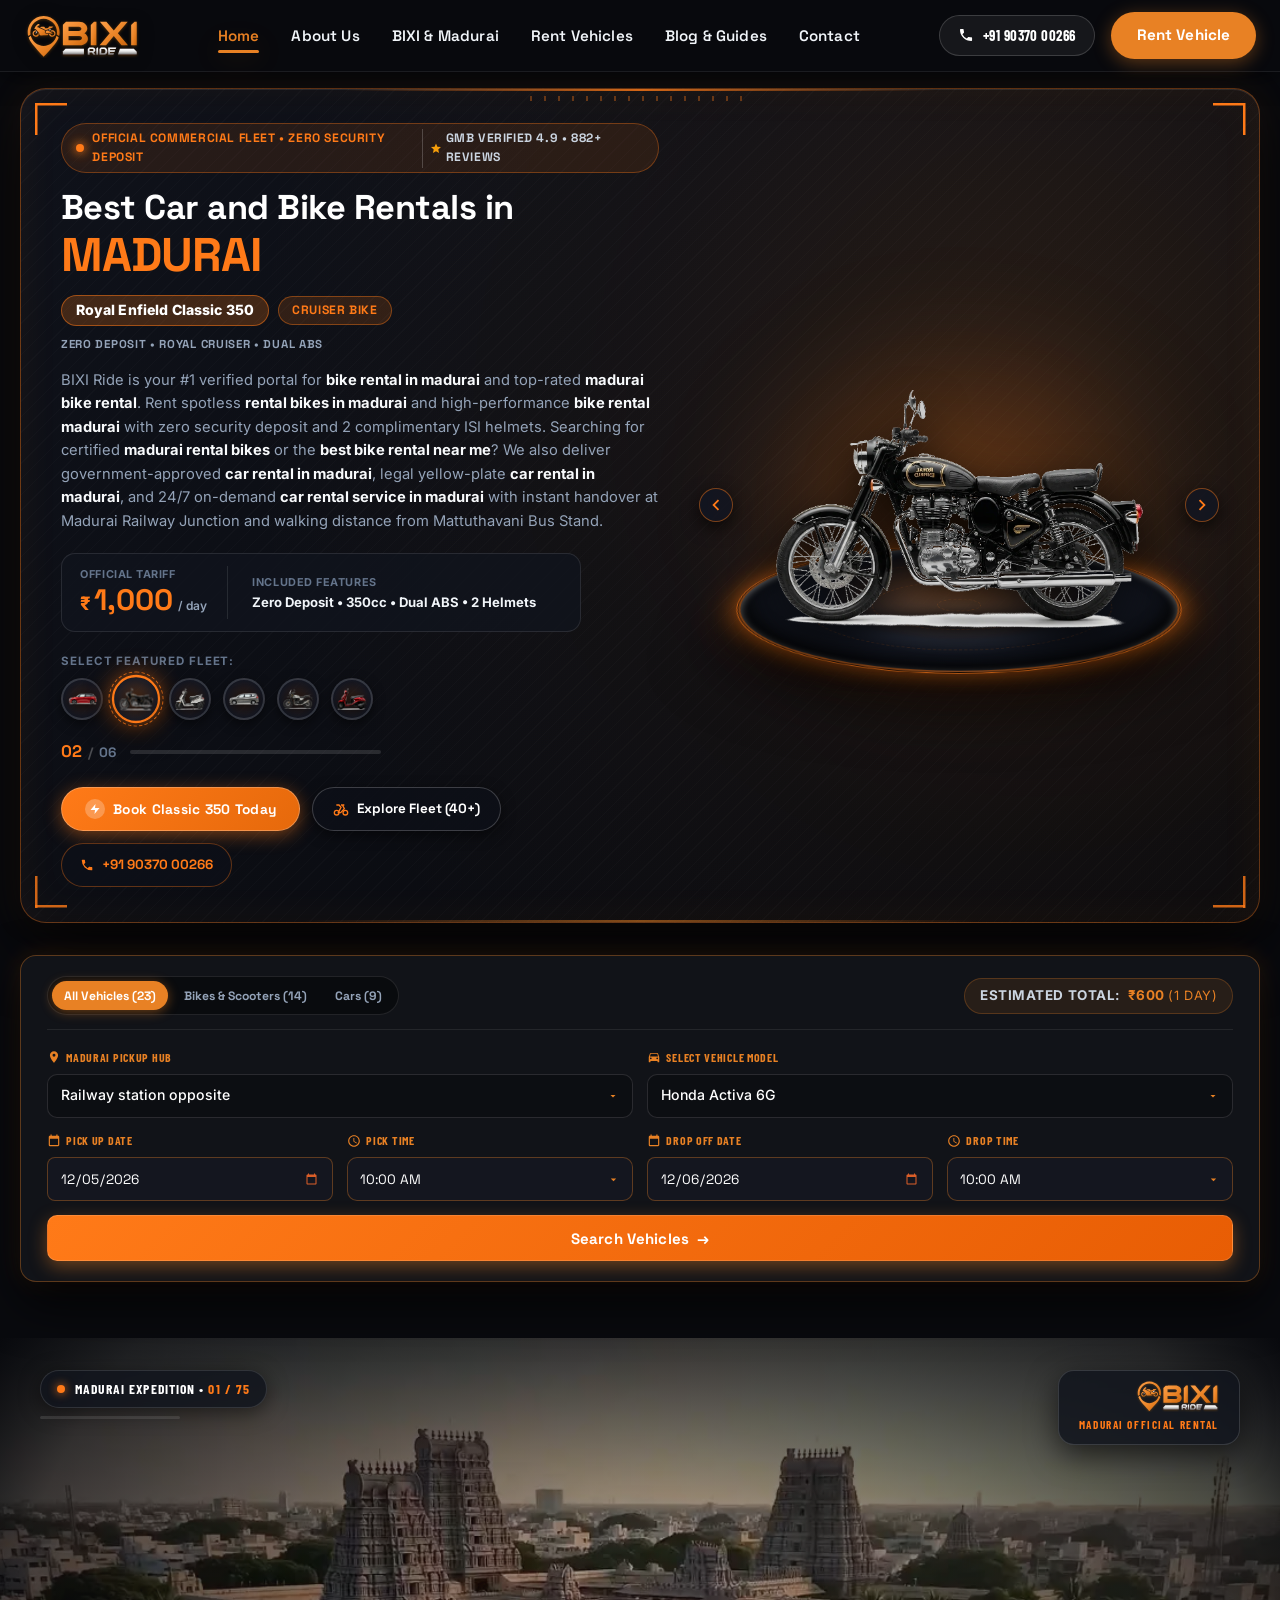
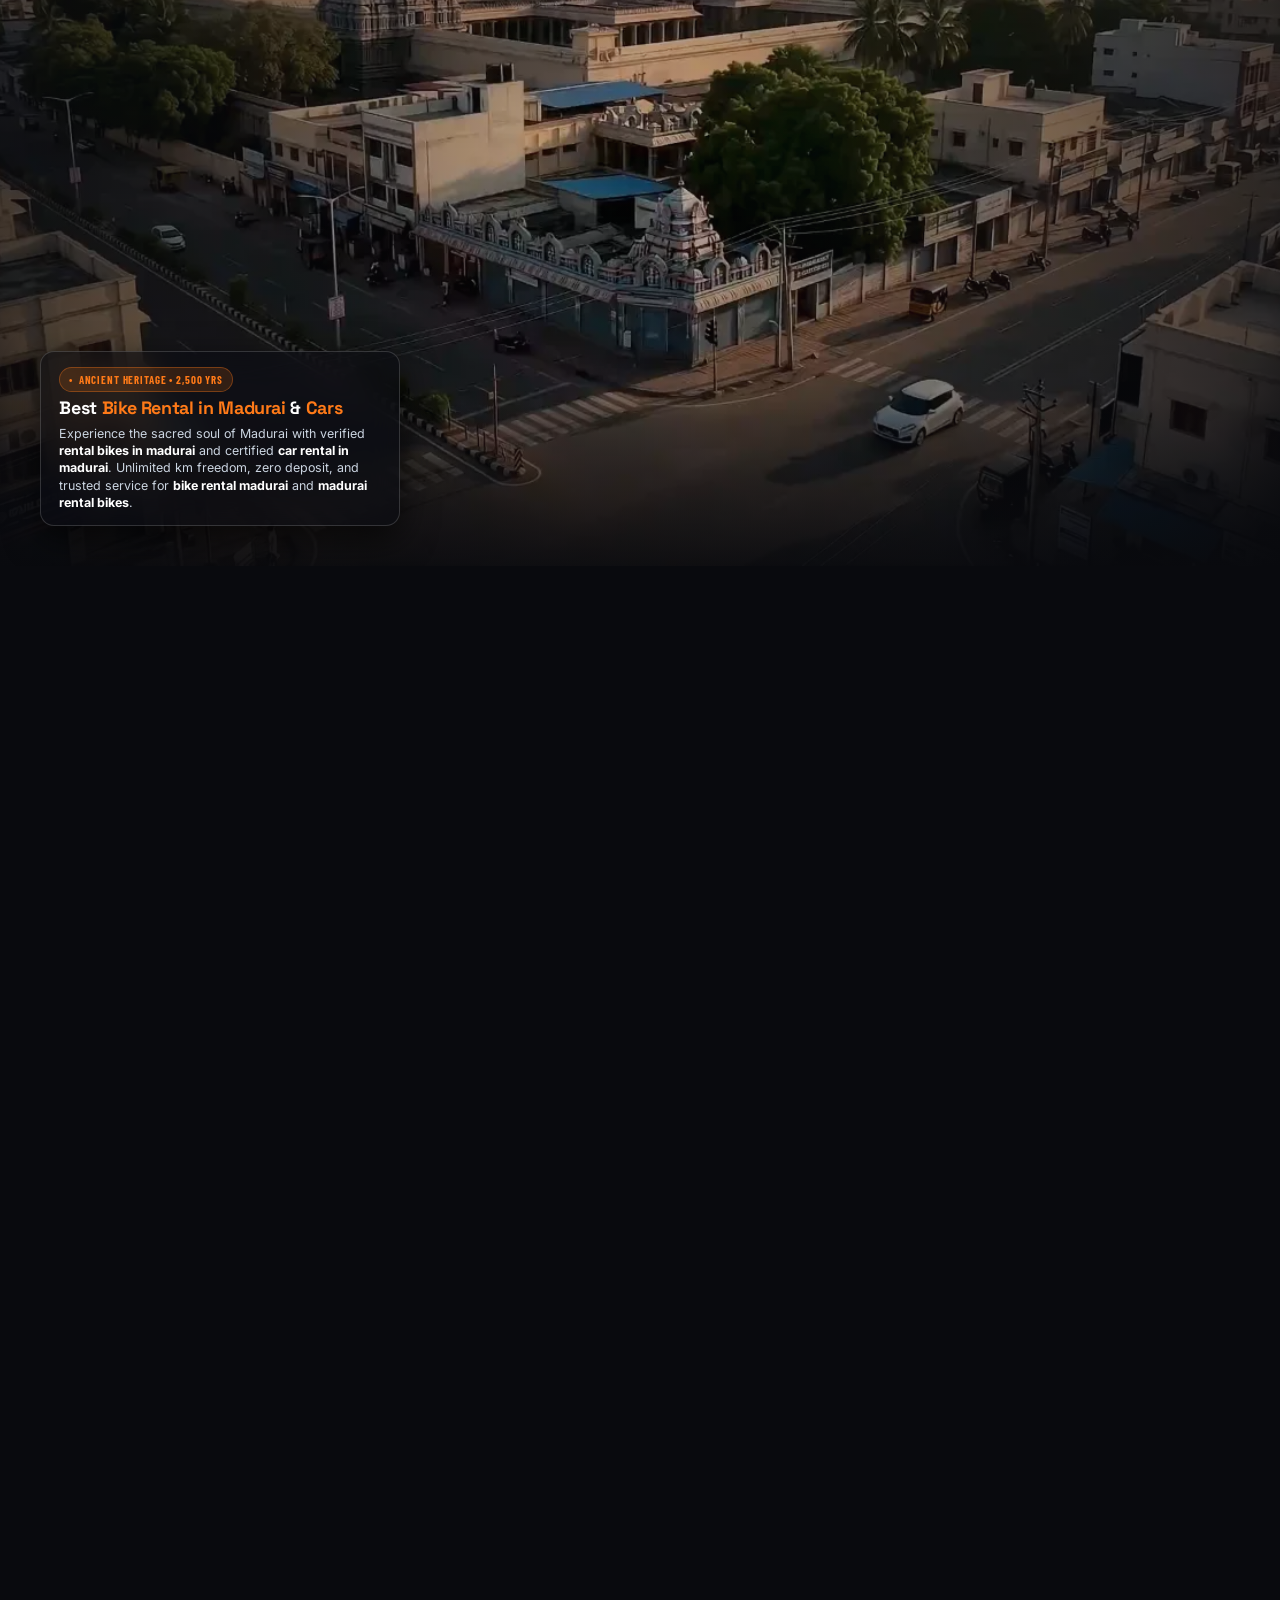
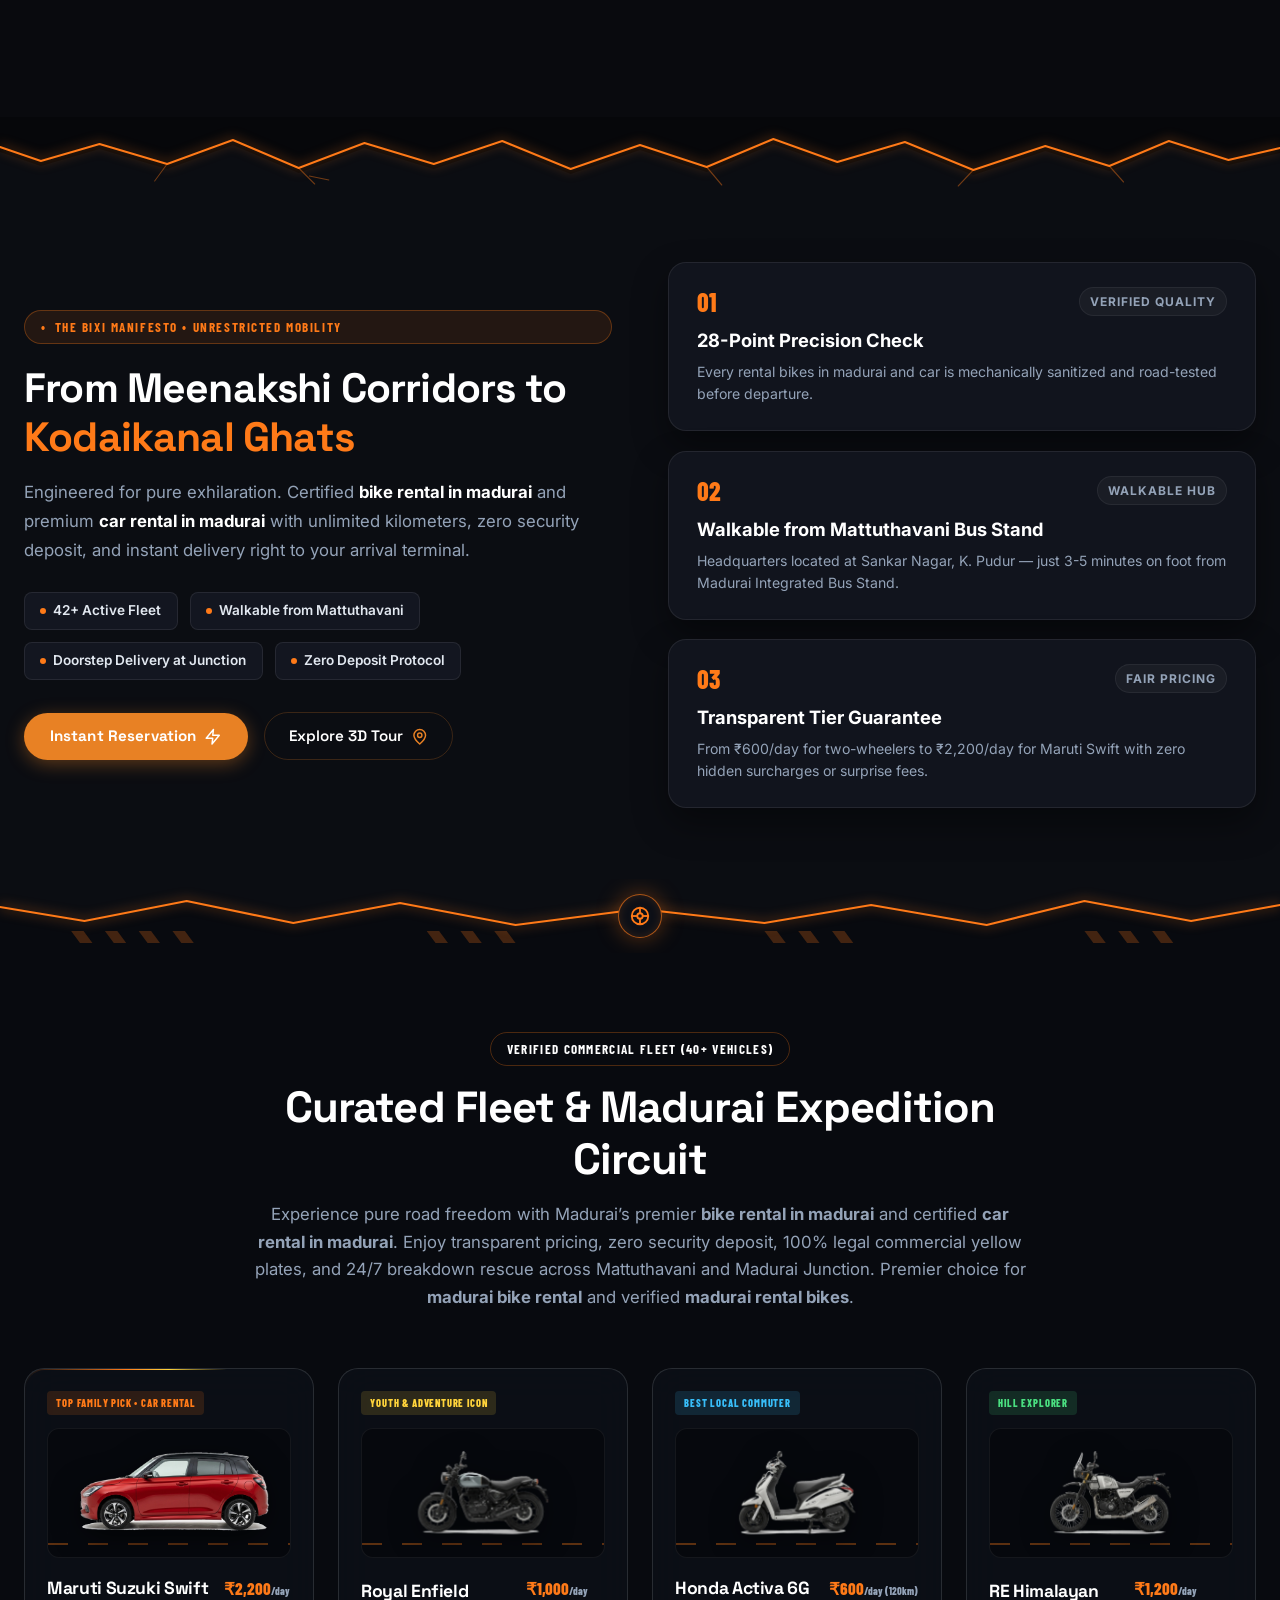
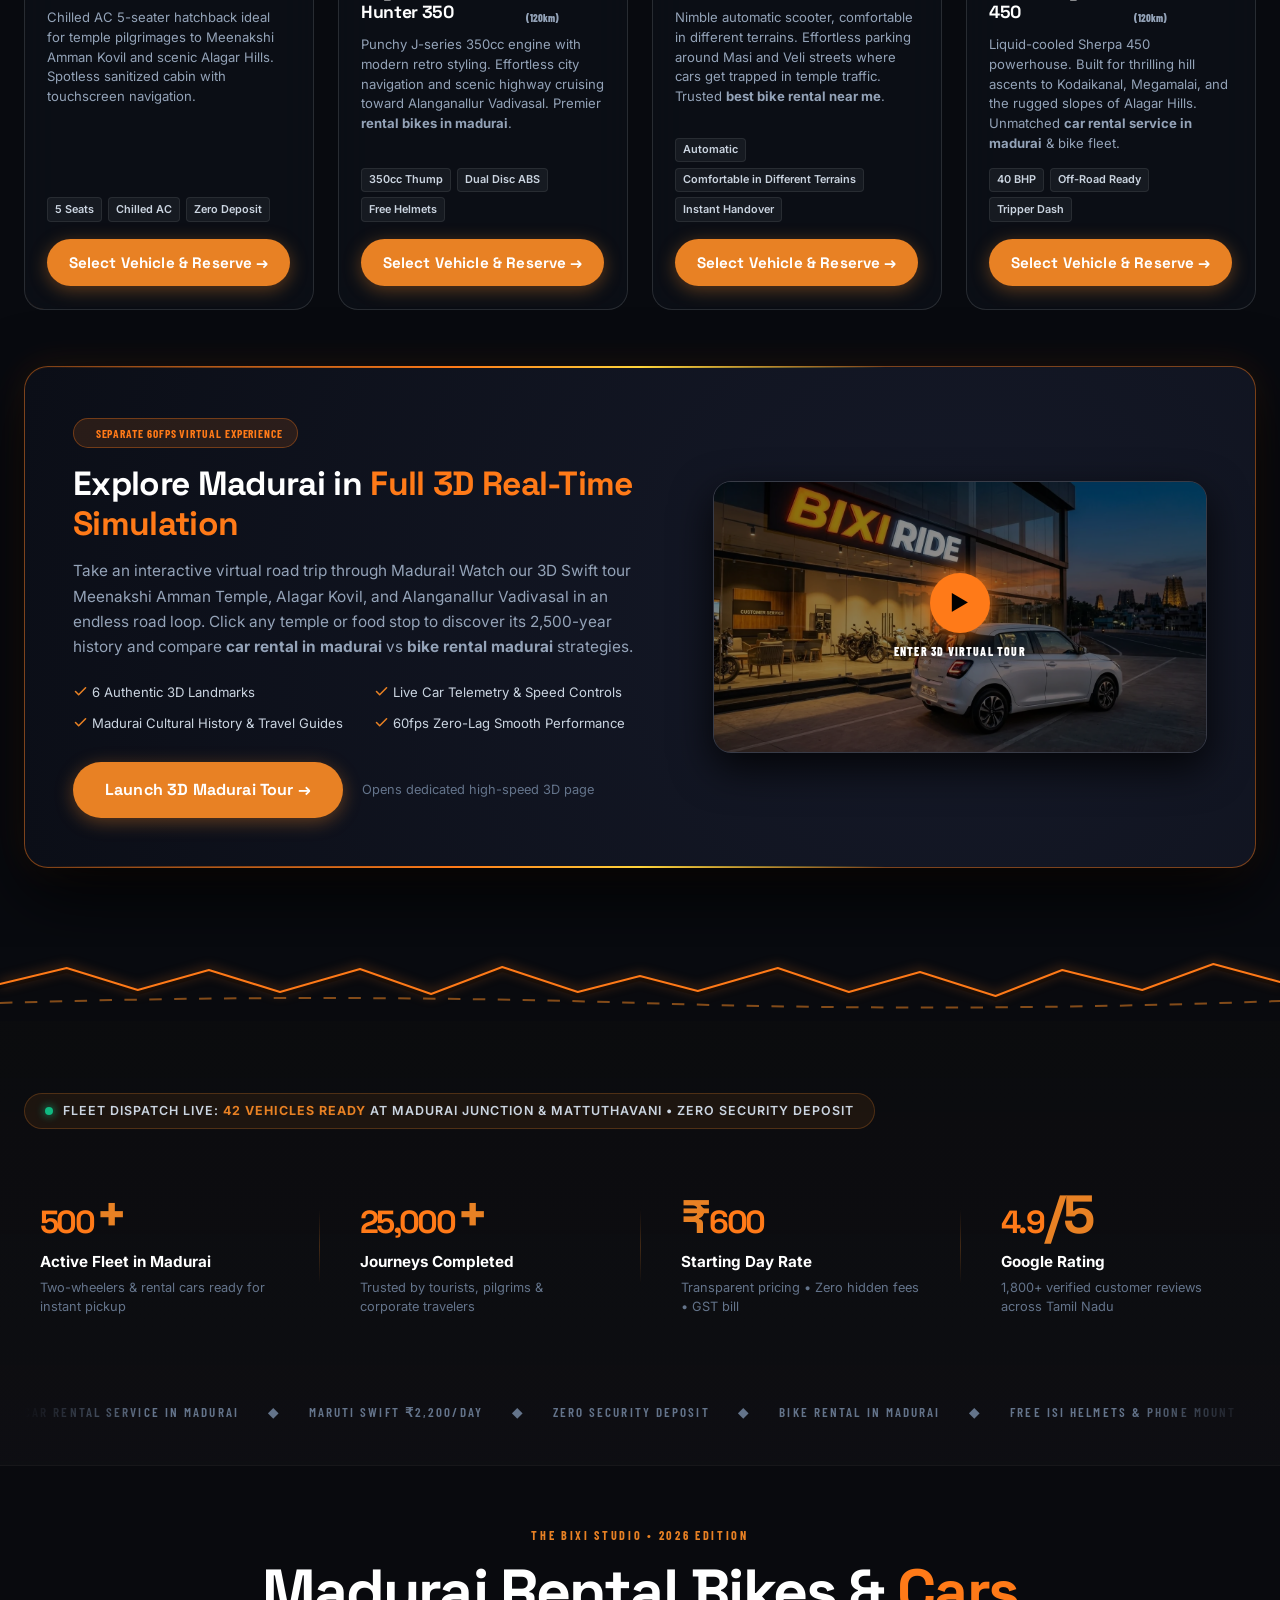
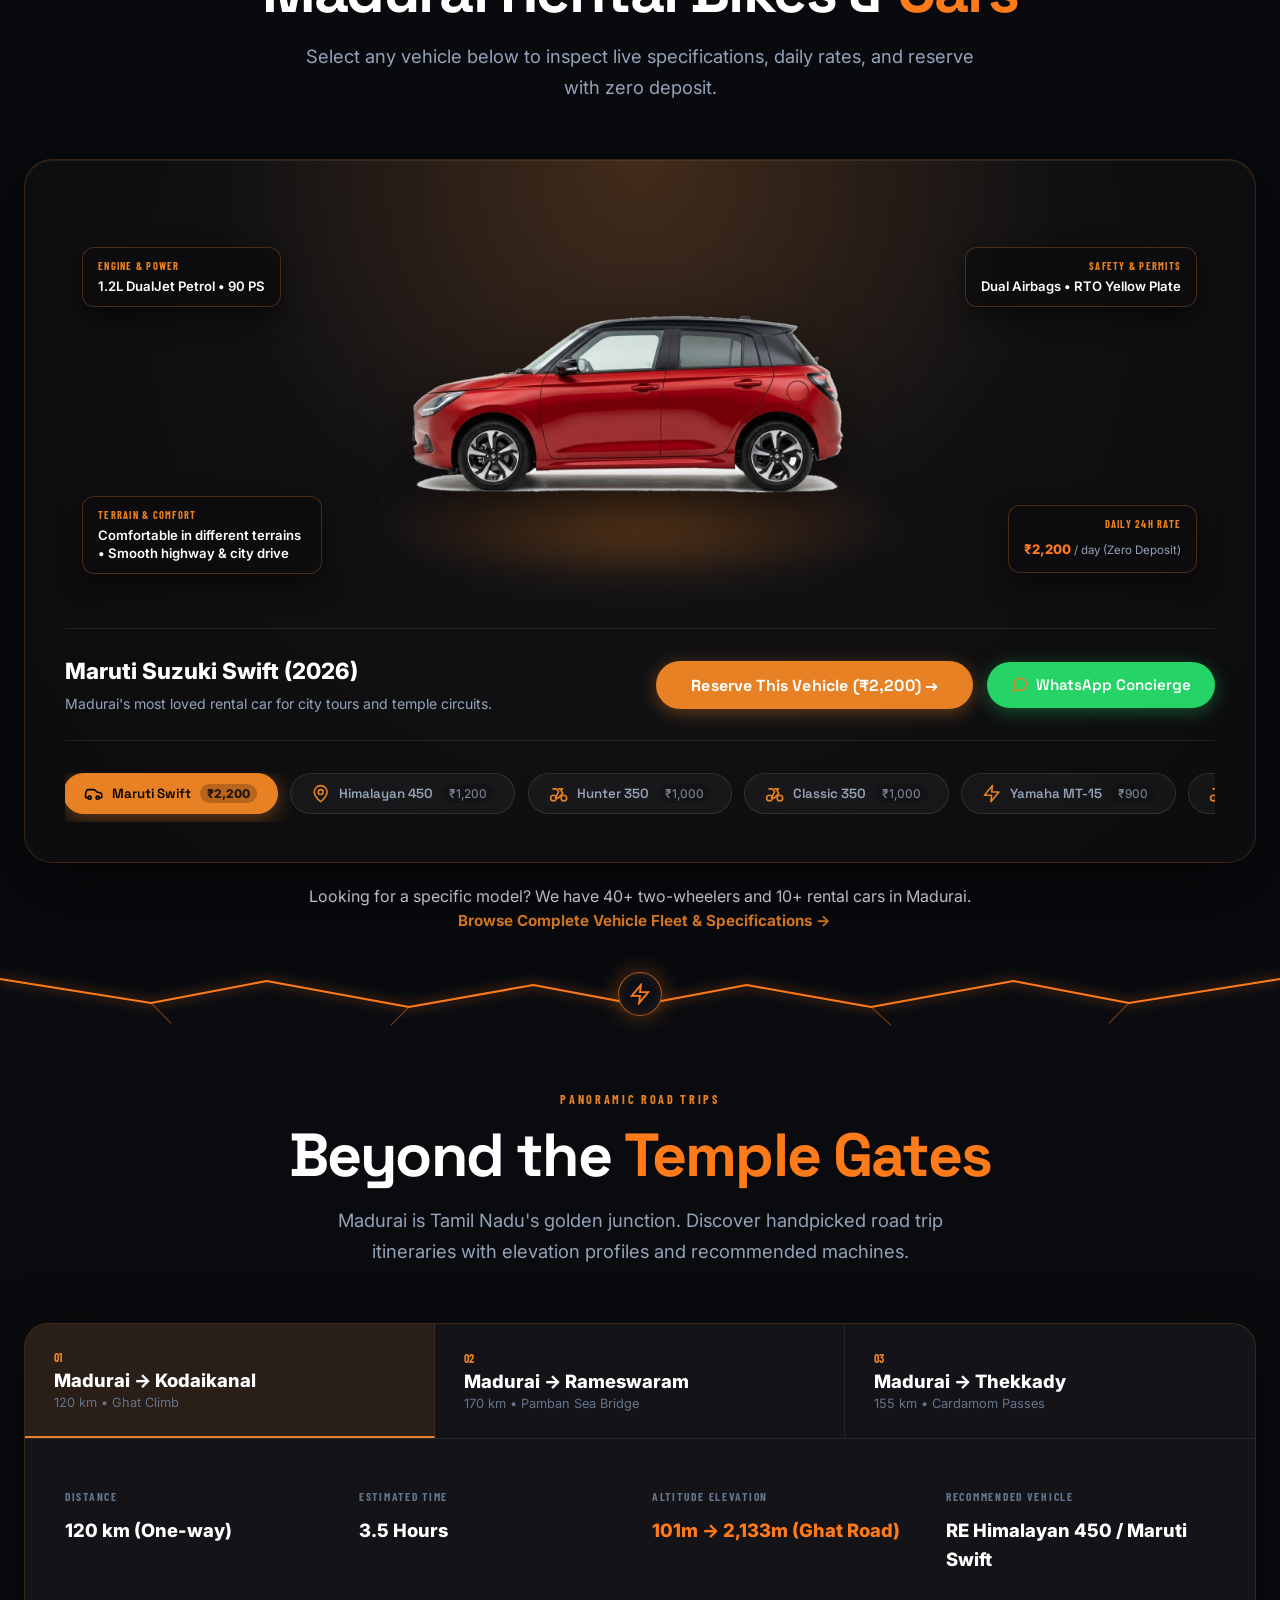
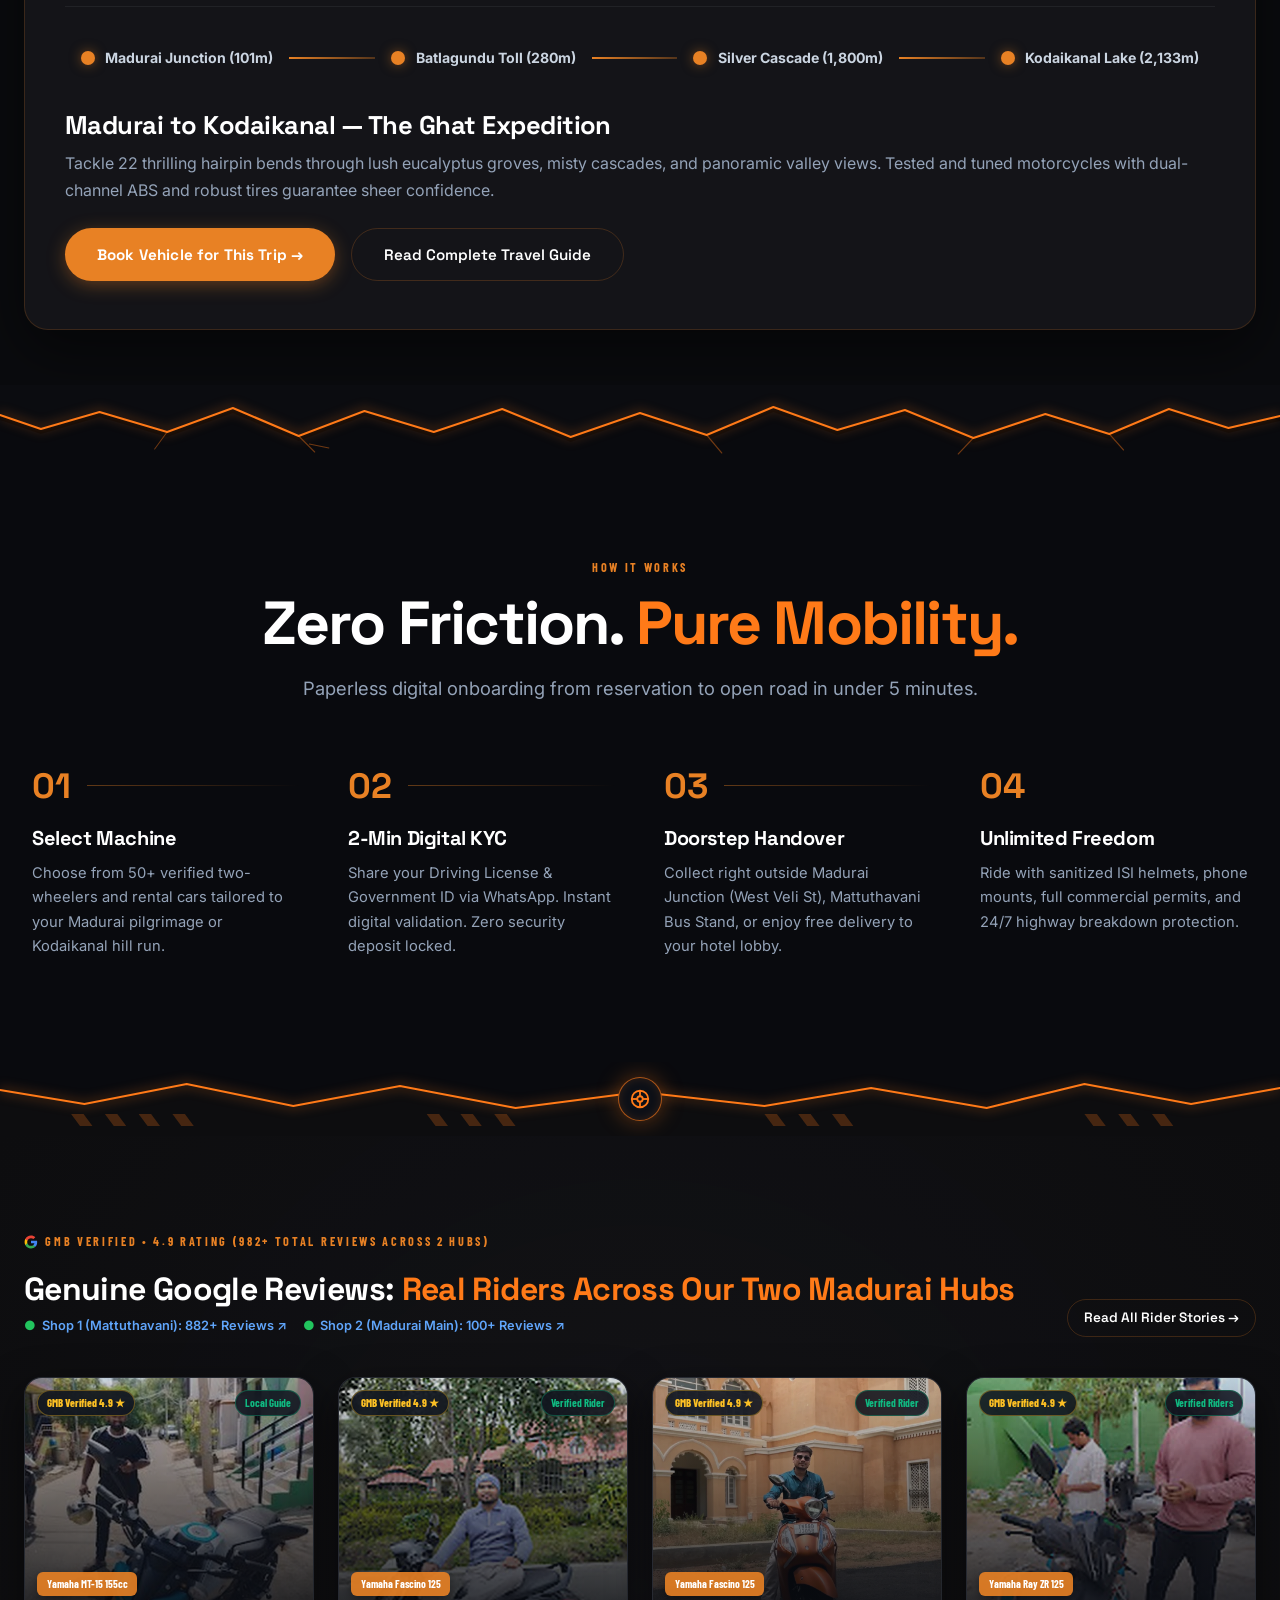
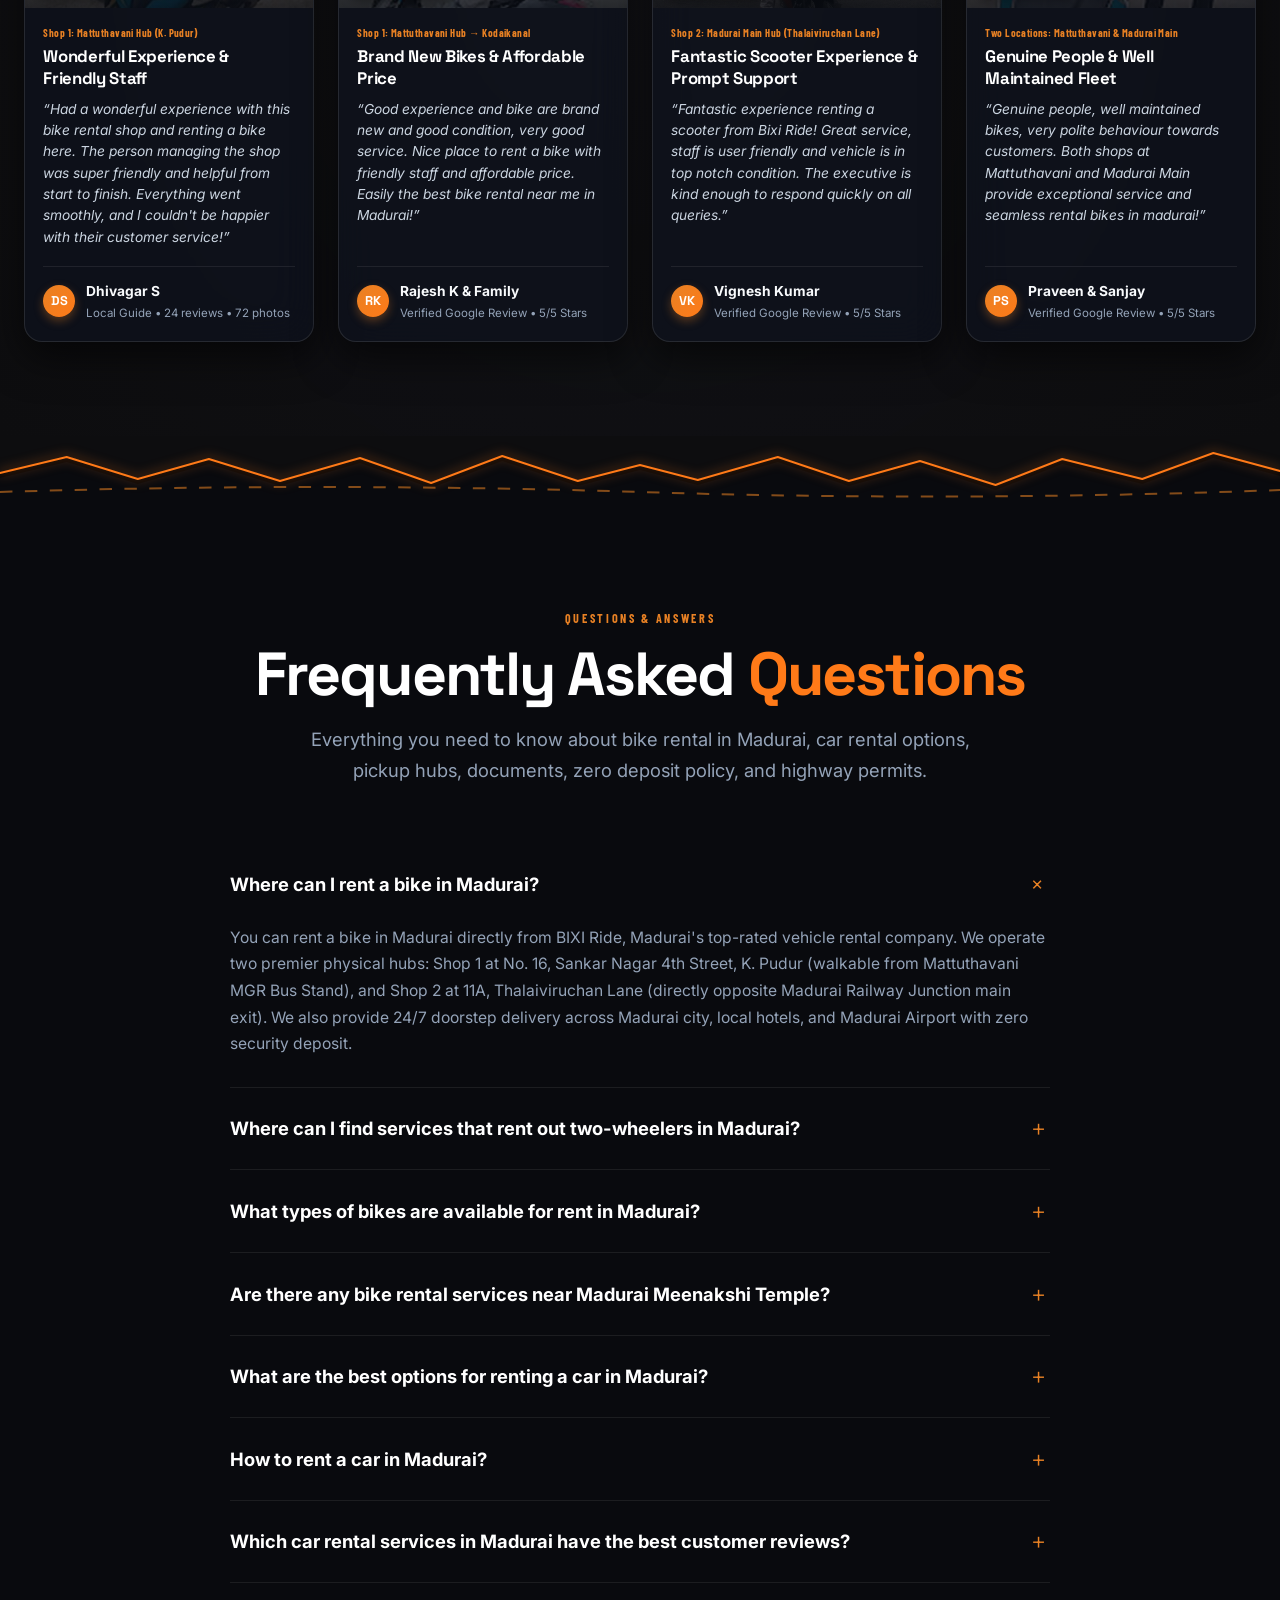
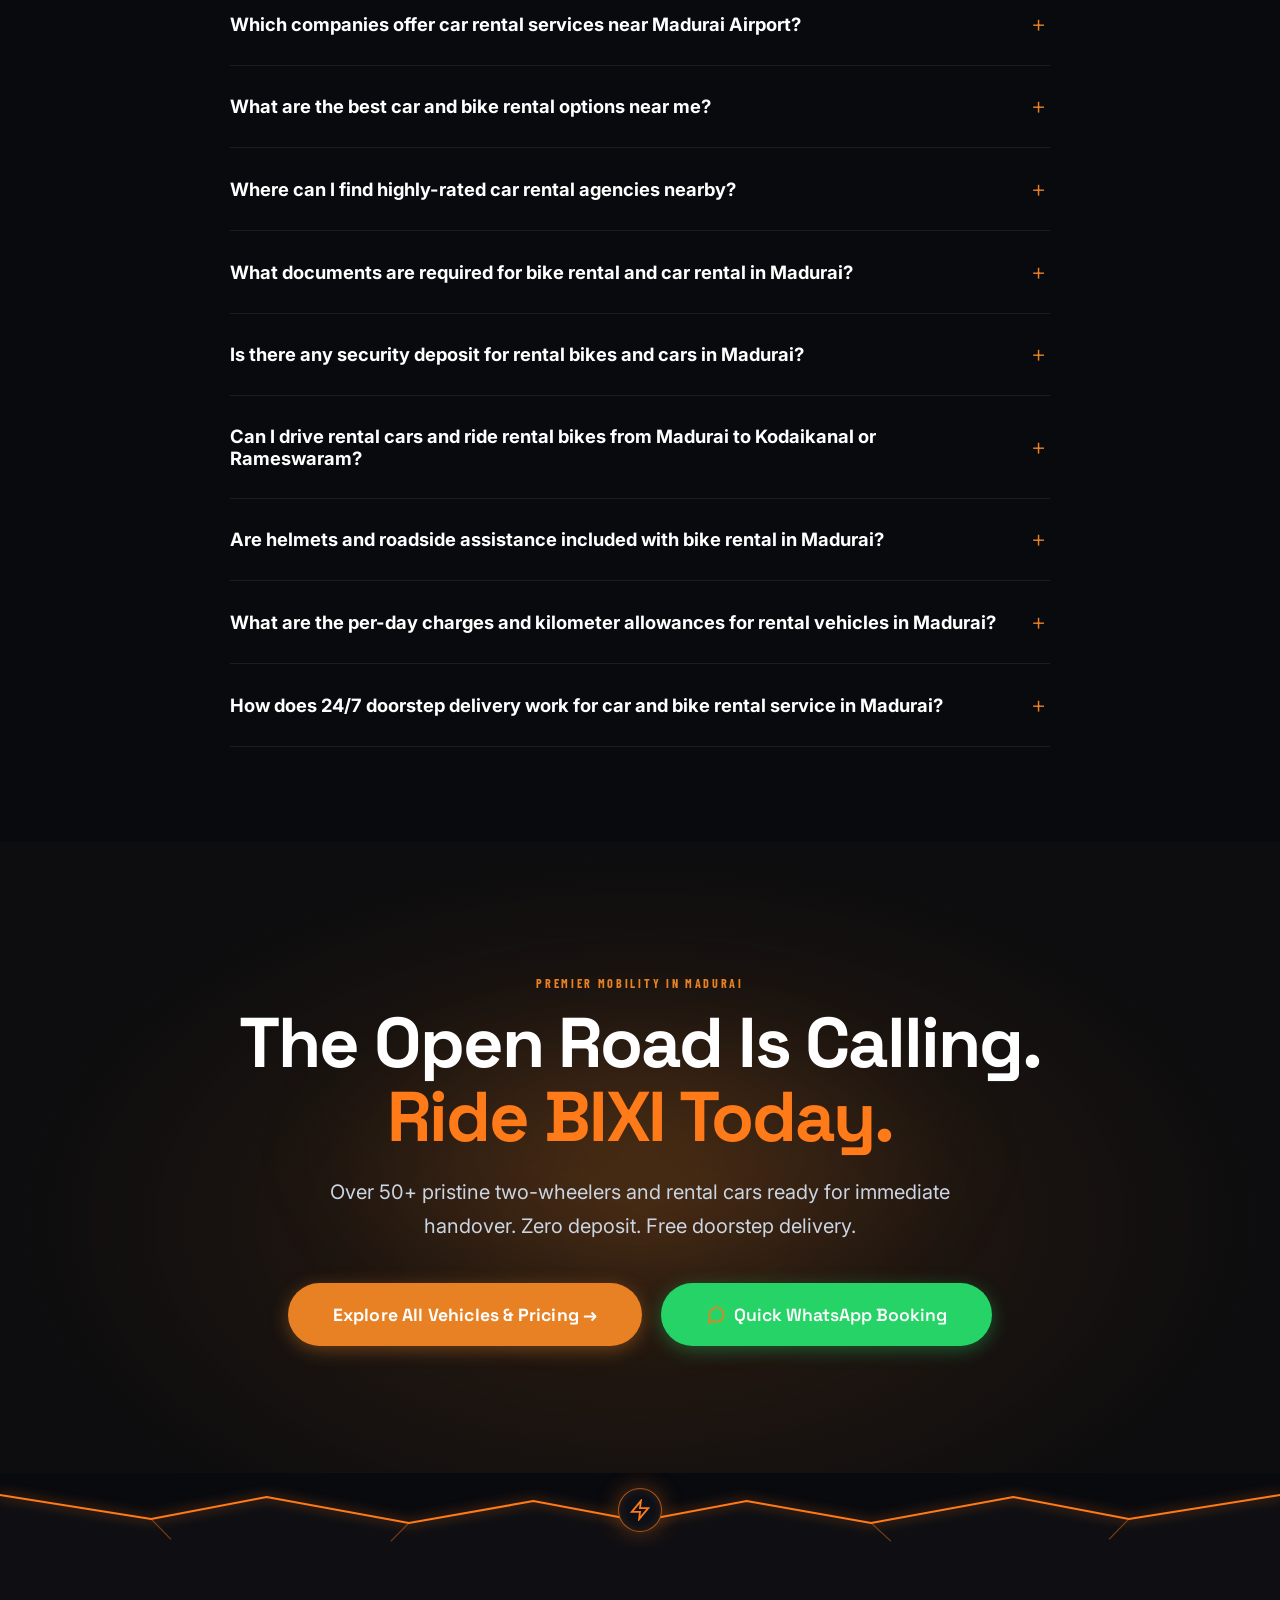
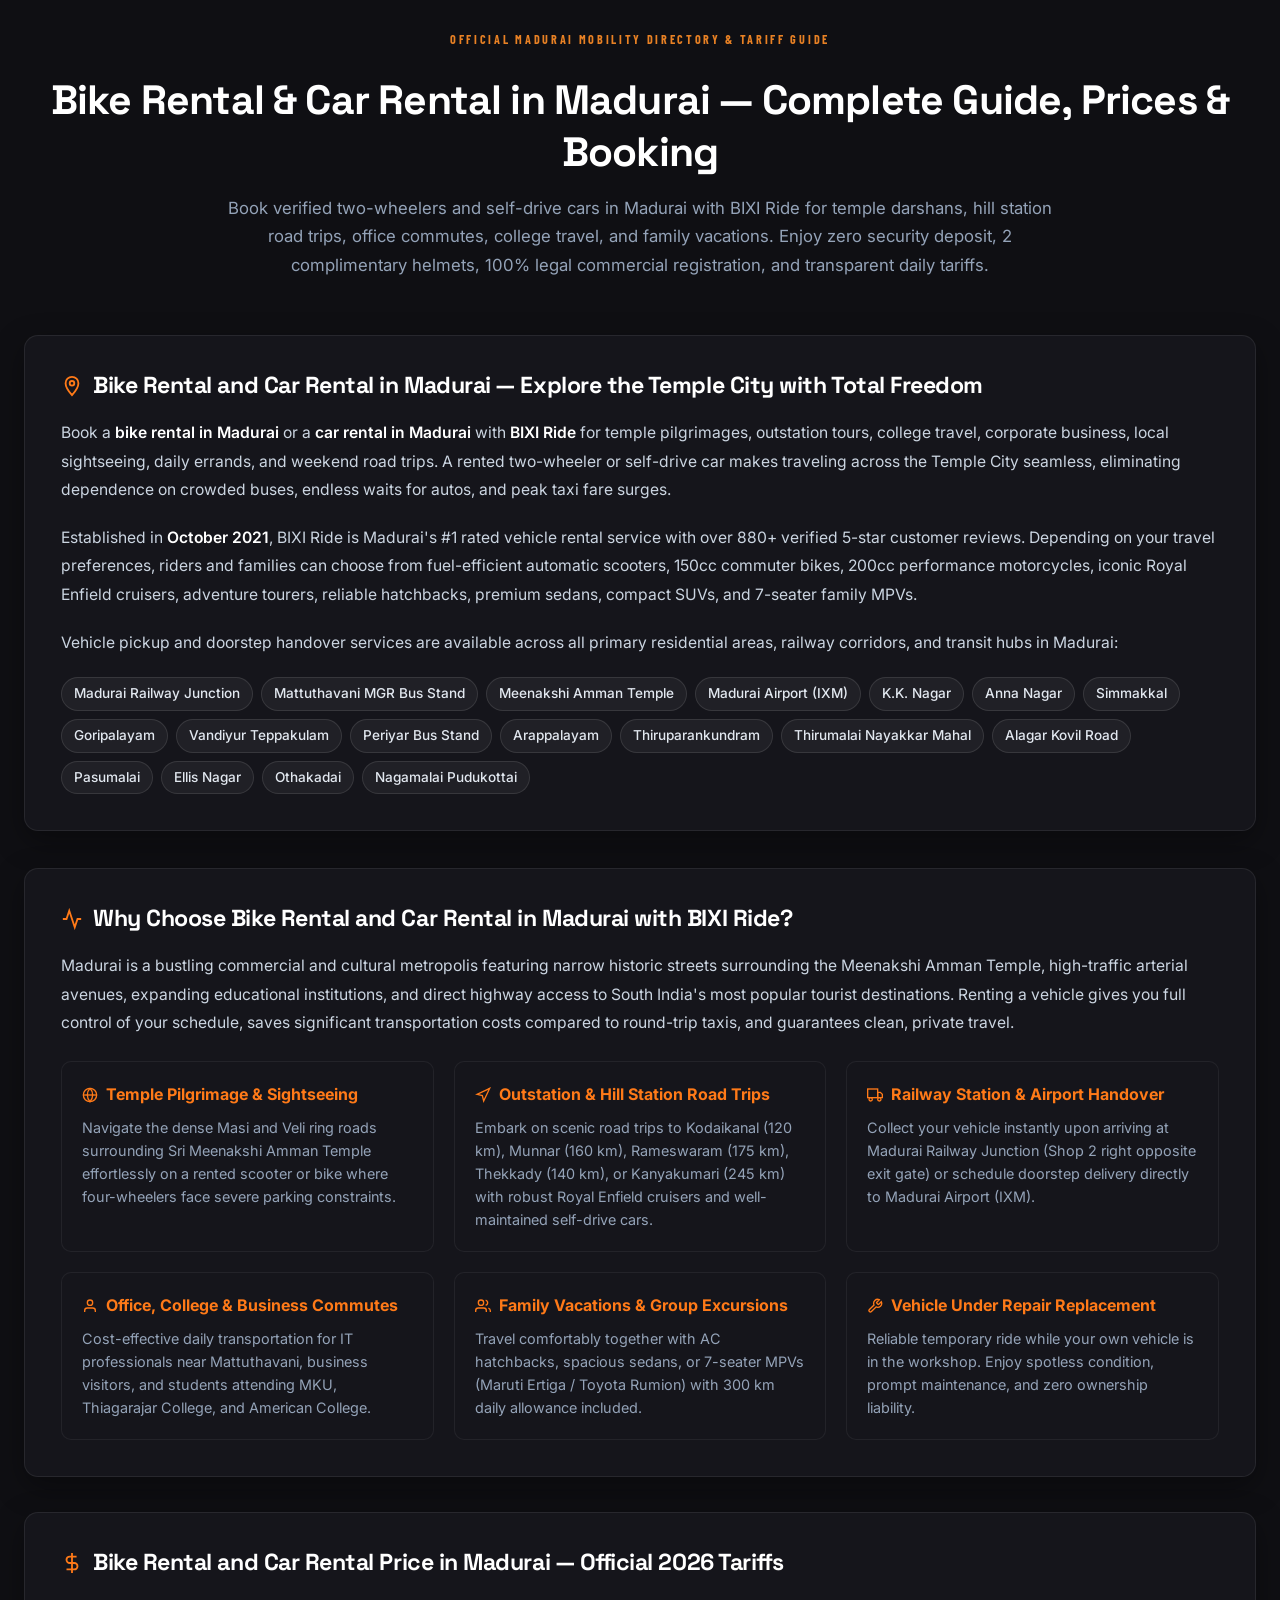
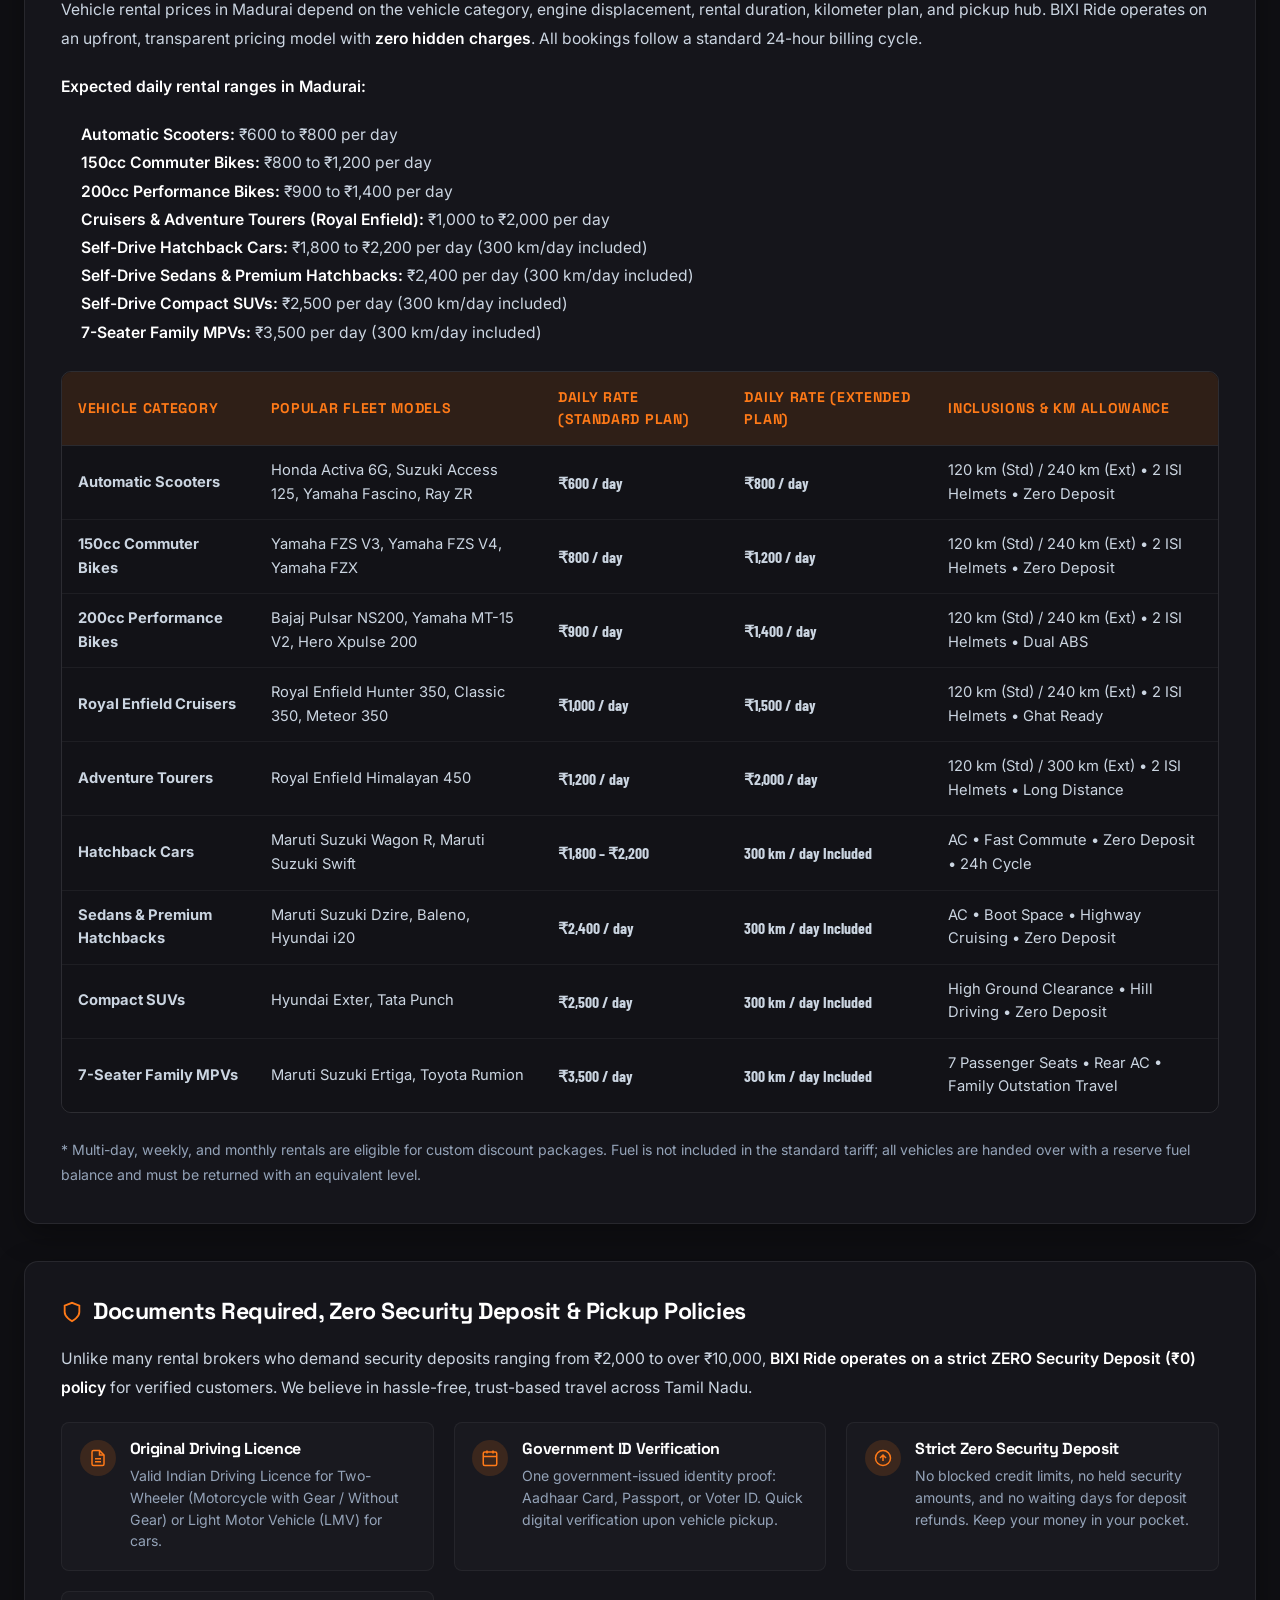
==== commit ec85de06: "v2.2.9 — Contact mobile: stack map buttons, form-row-2col, fix FAQ overflow, reduce container paddin" ====
--- a/index.html
+++ b/index.html
@@ -57,7 +57,7 @@
   <link rel="preload" as="image" href="assets/images/bikes/ray-zr-125.webp" type="image/webp">
 
   <!-- Stylesheets -->
-  <link rel="stylesheet" href="assets/css/style.css?v=55.0">
+  <link rel="stylesheet" href="assets/css/style.css?v=56.0">
 
   <!-- Structured Data: LocalBusiness & MotorcycleRental Schema -->
   <script type="application/ld+json">
@@ -1663,7 +1663,7 @@
                   <svg class="arrow-icon" width="12" height="12" viewBox="0 0 24 24" style="width: 12px; height: 12px; min-width: 12px; fill: #E88124; flex-shrink: 0;"><path d="M7 10l5 5 5-5z"/></svg>
                 </div>
                 <div class="custom-options-panel" id="modelOptionsPanel" role="listbox">
-                  <!-- Dynamically populated by main.js?v=44.0 based on Bike or Car tab -->
+                  <!-- Dynamically populated by main.js?v=56.0 based on Bike or Car tab -->
                 </div>
               </div>
             </div>
@@ -3318,8 +3318,8 @@
       }
     };
   </script>
-  <script src="assets/js/react-bits-animations.js?v=44.0"></script>
-  <script src="assets/js/main.js?v=55.0"></script>
-<script src="assets/js/hero-plate-rotator.js?v=44.0"></script>
+  <script src="assets/js/react-bits-animations.js?v=56.0"></script>
+  <script src="assets/js/main.js?v=56.0"></script>
+<script src="assets/js/hero-plate-rotator.js?v=56.0"></script>
 </body>
 </html>
--- a/assets/css/style.css
+++ b/assets/css/style.css
@@ -109,6 +109,10 @@
 .bixi-badge-icon.orange {
   color: var(--color-orange);
 }
+.btn-primary .bixi-badge-icon,
+.btn-primary .bixi-badge-icon.orange {
+  color: #FFFFFF;
+}
 .bixi-badge-icon.white {
   color: #FFFFFF;
 }
@@ -3799,6 +3803,9 @@
   font-weight: 700;
   color: #FFFFFF;
   transition: color 0.2s;
+  flex: 1;
+  min-width: 0;
+  overflow-wrap: break-word;
 }
 .lux-faq-trigger:hover .lux-faq-q {
   color: var(--color-orange, #E88124);
@@ -3809,6 +3816,13 @@
   font-weight: 300;
   color: var(--color-orange, #E88124);
   transition: transform 0.3s ease;
+  flex-shrink: 0;
+  width: 24px;
+  height: 24px;
+  display: inline-flex;
+  align-items: center;
+  justify-content: center;
+  line-height: 1;
 }
 .lux-faq-row.active .lux-faq-indicator {
   transform: rotate(45deg);
@@ -15692,6 +15706,69 @@
     text-align: center !important;
     hyphens: none;
   }
+
+  /* ── Contact page: mobile padding, map button stack, form stack, transit grid ── */
+  .contact-card,
+  .bixi-contact-map-card {
+    padding: 1.35rem 1.05rem !important;
+    border-radius: 16px !important;
+    min-width: 0 !important;
+    max-width: 100% !important;
+    width: 100% !important;
+    box-sizing: border-box !important;
+  }
+  .contact-card .form-row-2col {
+    grid-template-columns: minmax(0, 1fr) !important;
+    gap: 1rem !important;
+  }
+  .contact-card .form-group {
+    min-width: 0 !important;
+    max-width: 100% !important;
+  }
+  .contact-card .form-control {
+    min-width: 0 !important;
+    max-width: 100% !important;
+    box-sizing: border-box !important;
+  }
+  .bixi-contact-map-frame-wrap {
+    height: 300px !important;
+  }
+  .bixi-contact-transit-grid {
+    grid-template-columns: minmax(0, 1fr) !important;
+  }
+  #contactMapBtnRow {
+    flex-direction: column !important;
+    align-items: stretch !important;
+    gap: 0.6rem !important;
+    width: 100% !important;
+  }
+  #contactMapBtnRow .btn-primary,
+  #contactMapBtnRow .btn-secondary {
+    width: 100% !important;
+    box-sizing: border-box !important;
+    justify-content: center !important;
+    text-align: center !important;
+    white-space: normal !important;
+    font-size: 0.84rem !important;
+    padding: 0.7rem 1rem !important;
+    line-height: 1.35 !important;
+  }
+  .lux-faq-row {
+    overflow: hidden !important;
+  }
+  .lux-faq-trigger {
+    padding: 1.25rem 0 !important;
+  }
+  .lux-faq-q {
+    font-size: 1rem !important;
+  }
+  .lux-faq-indicator {
+    margin-right: 4px !important;
+  }
+  .container {
+    padding-left: 1rem !important;
+    padding-right: 1rem !important;
+  }
 }
 
 .lux-roster-grid,
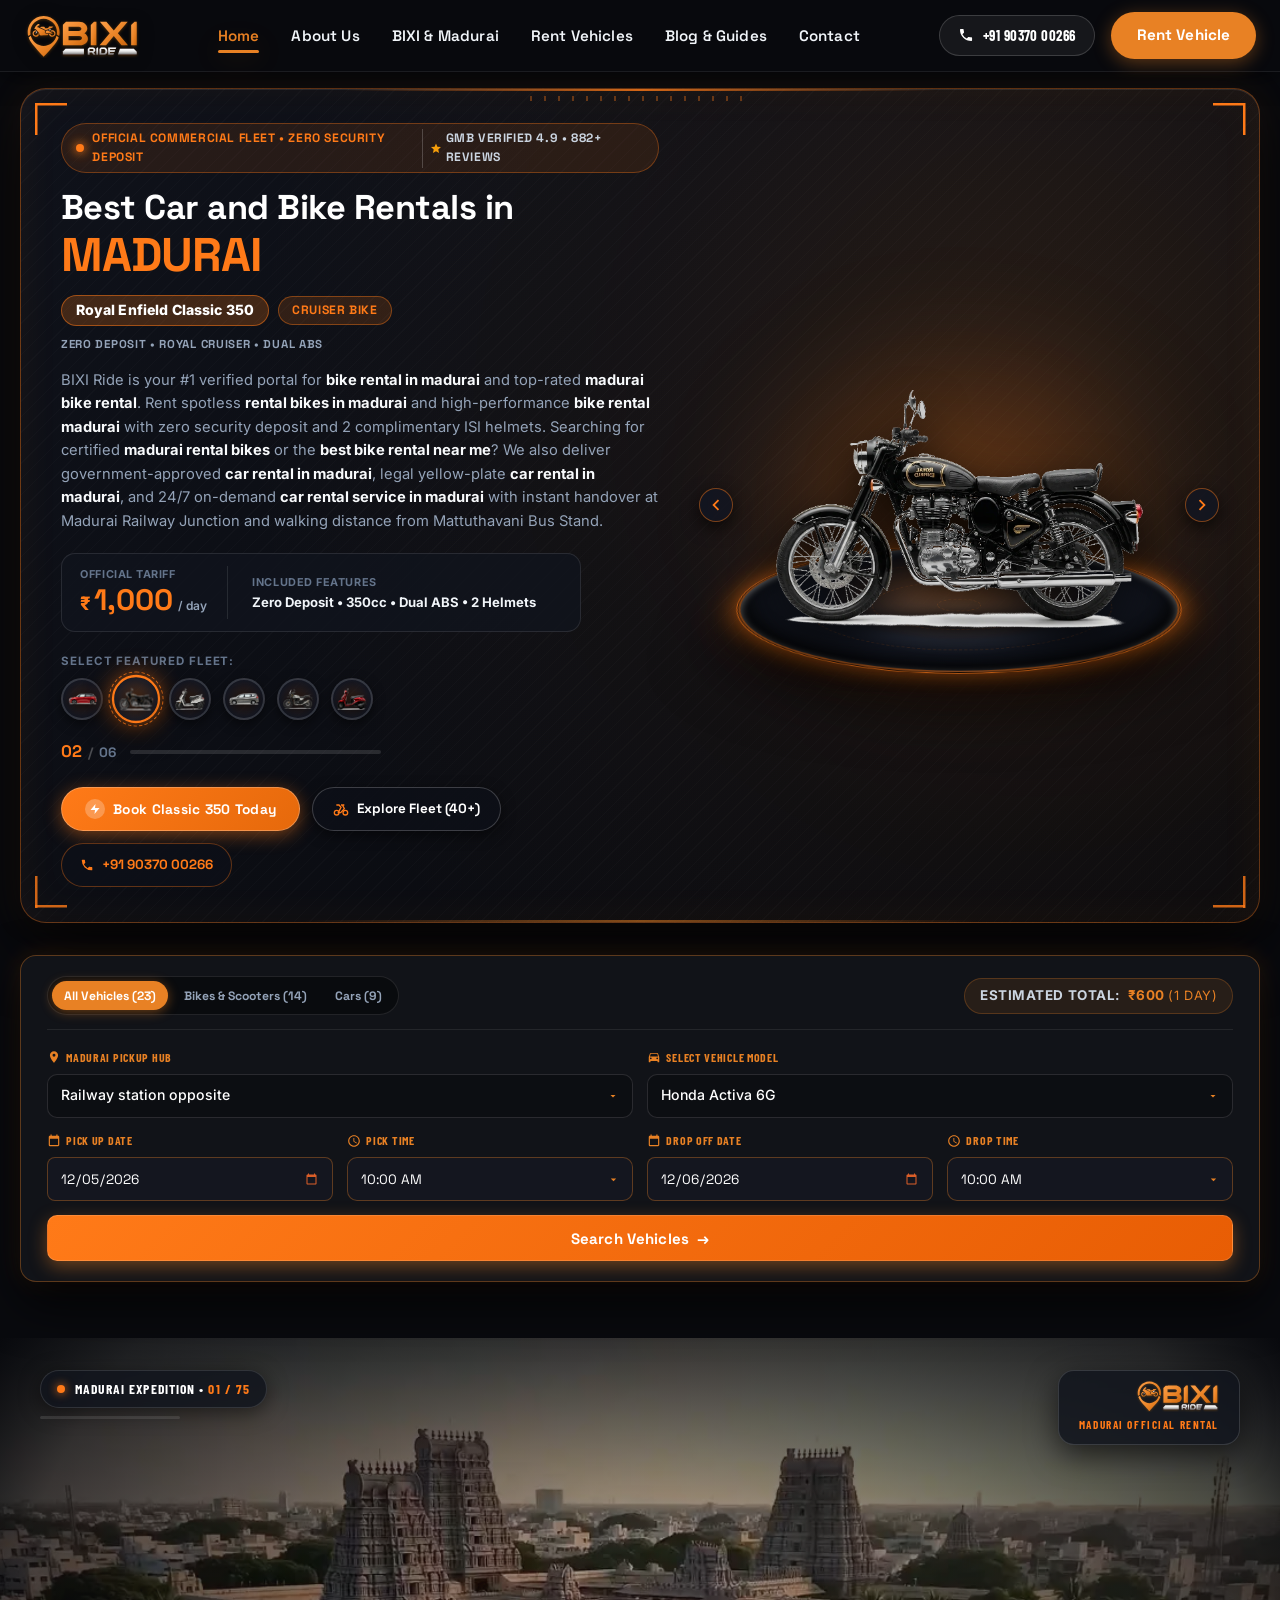
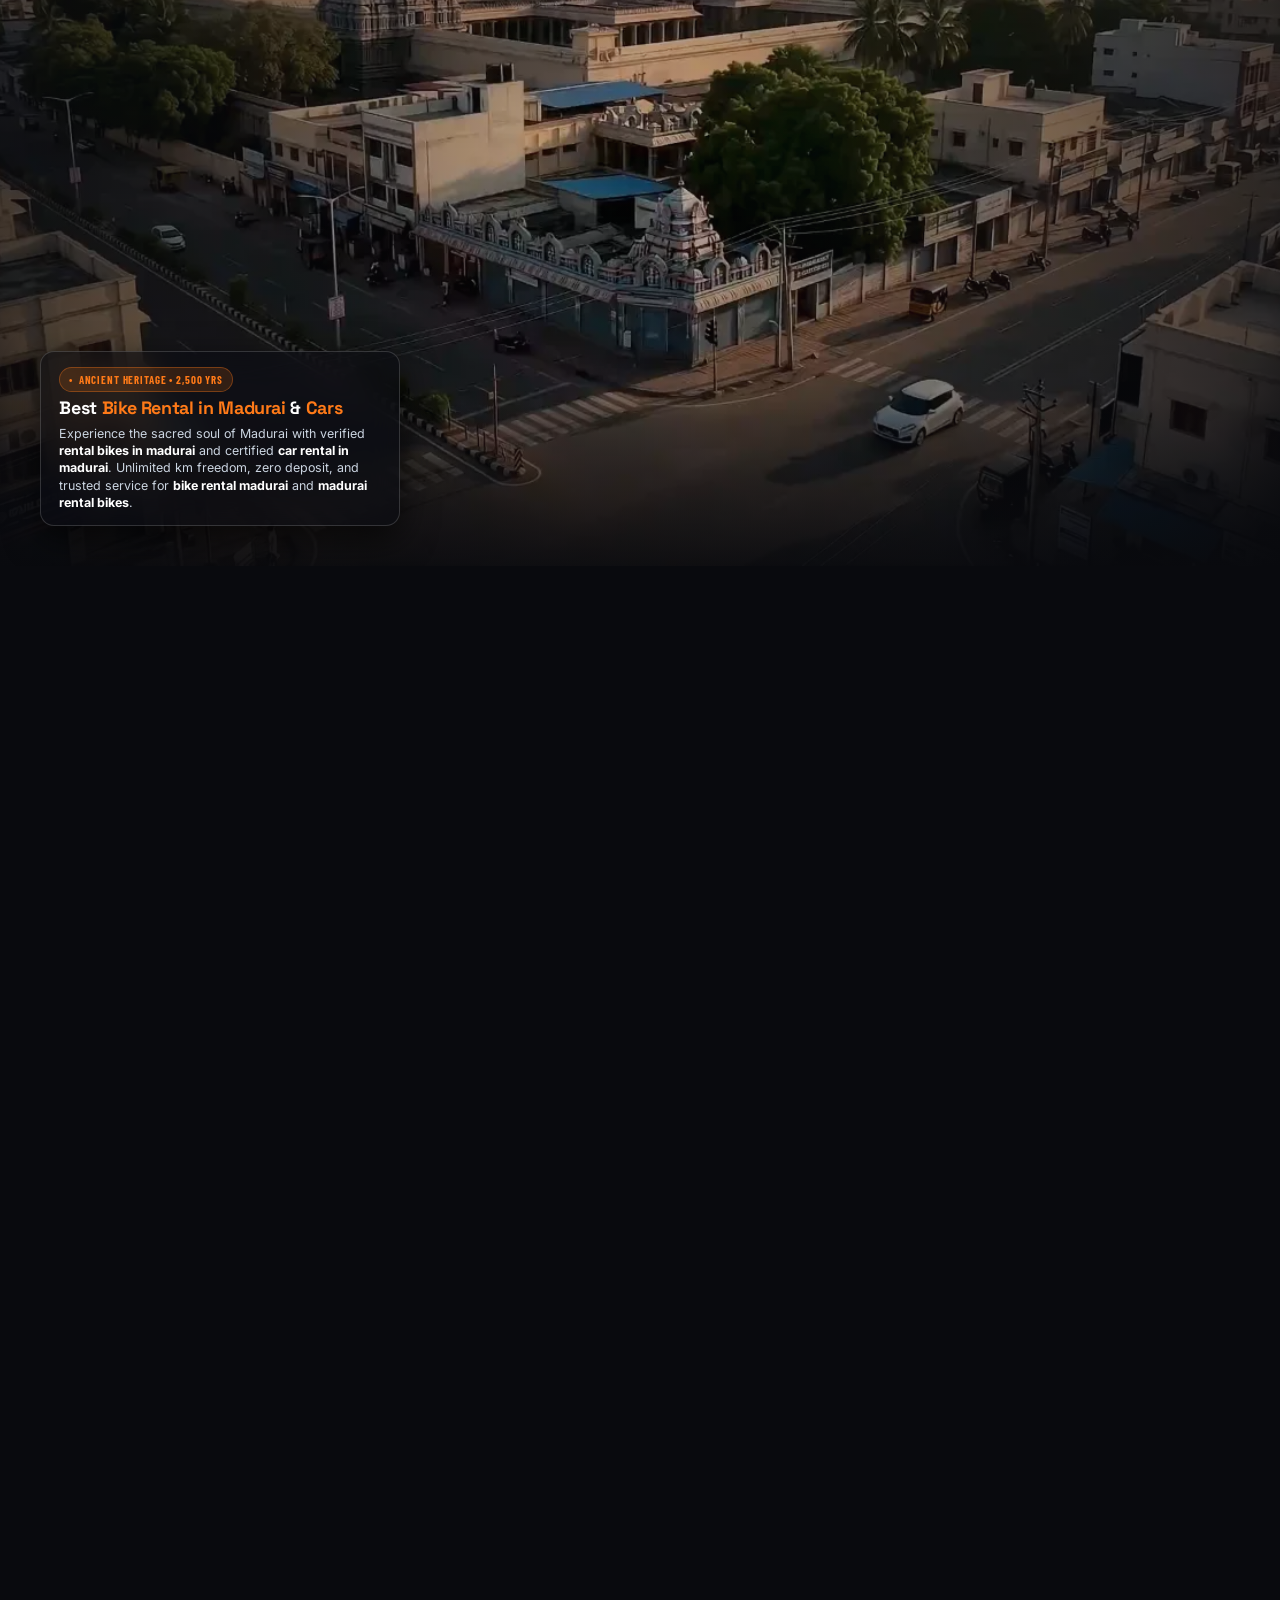
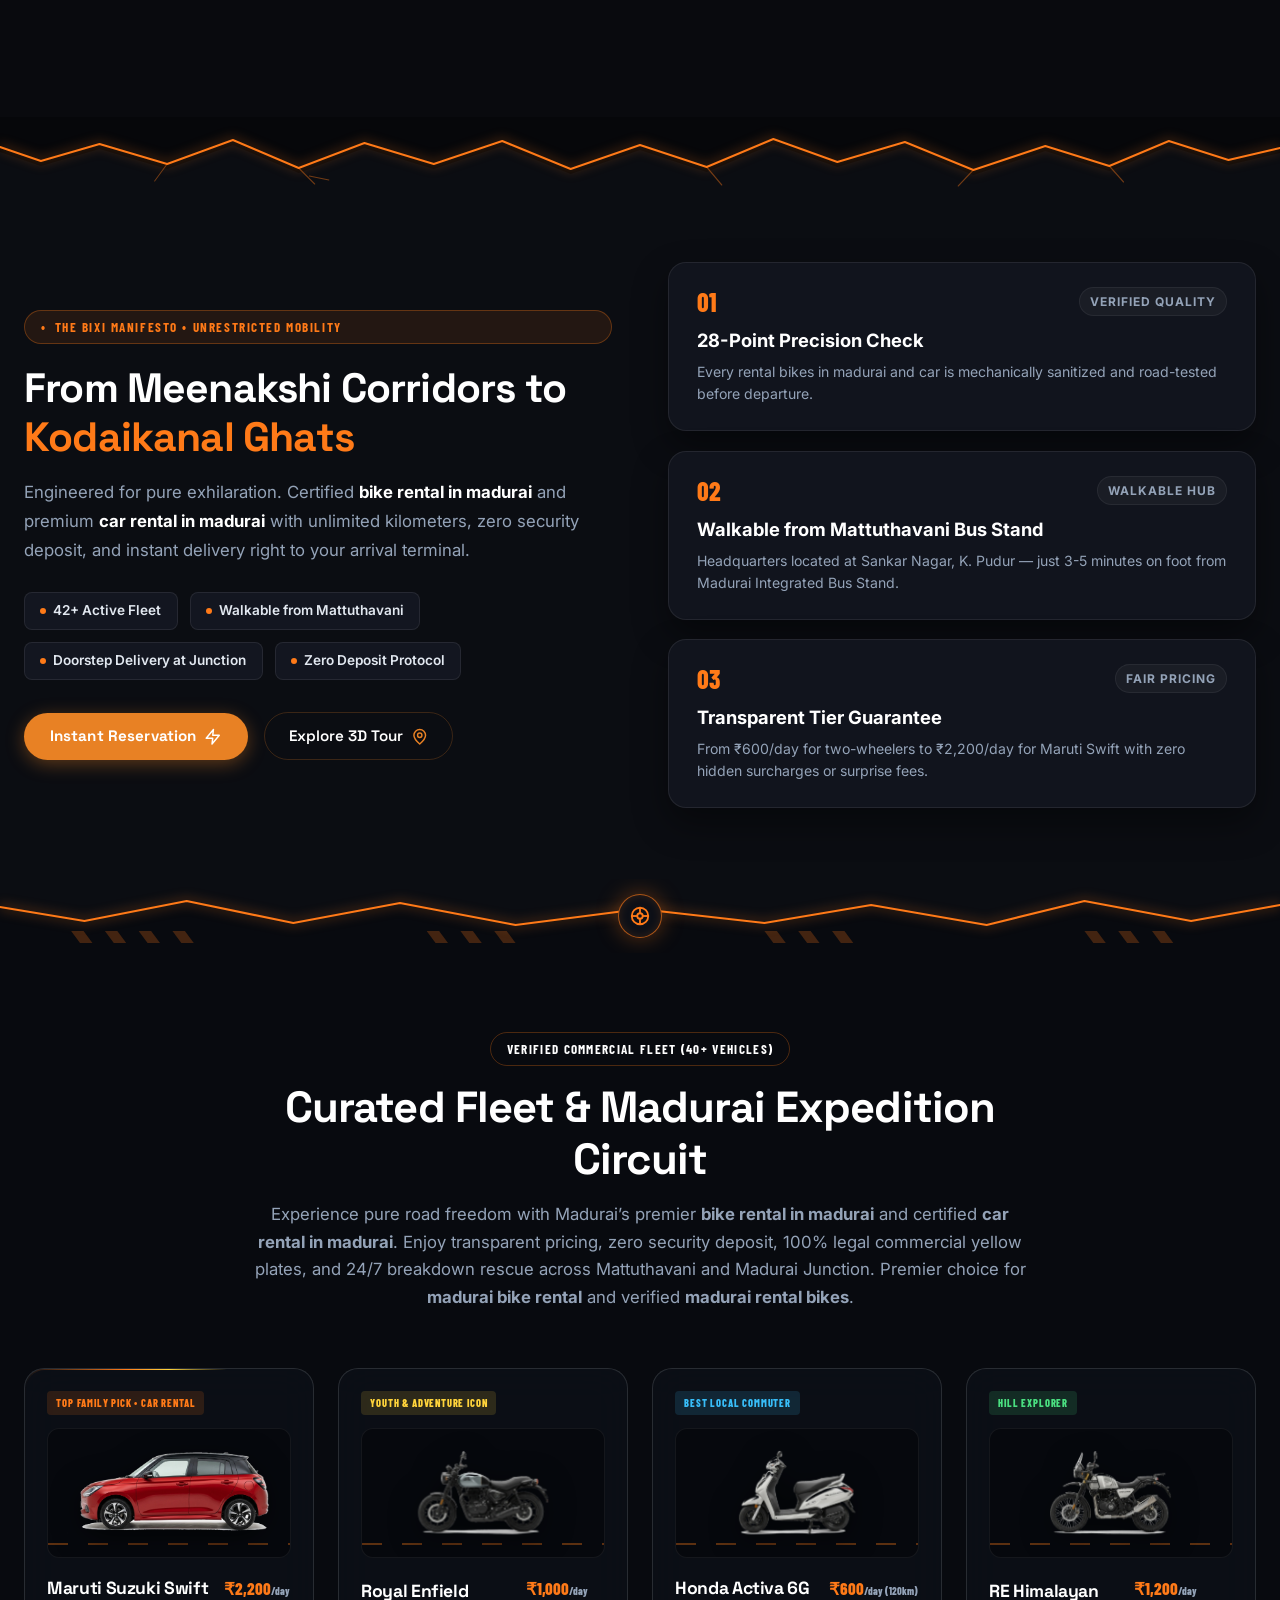
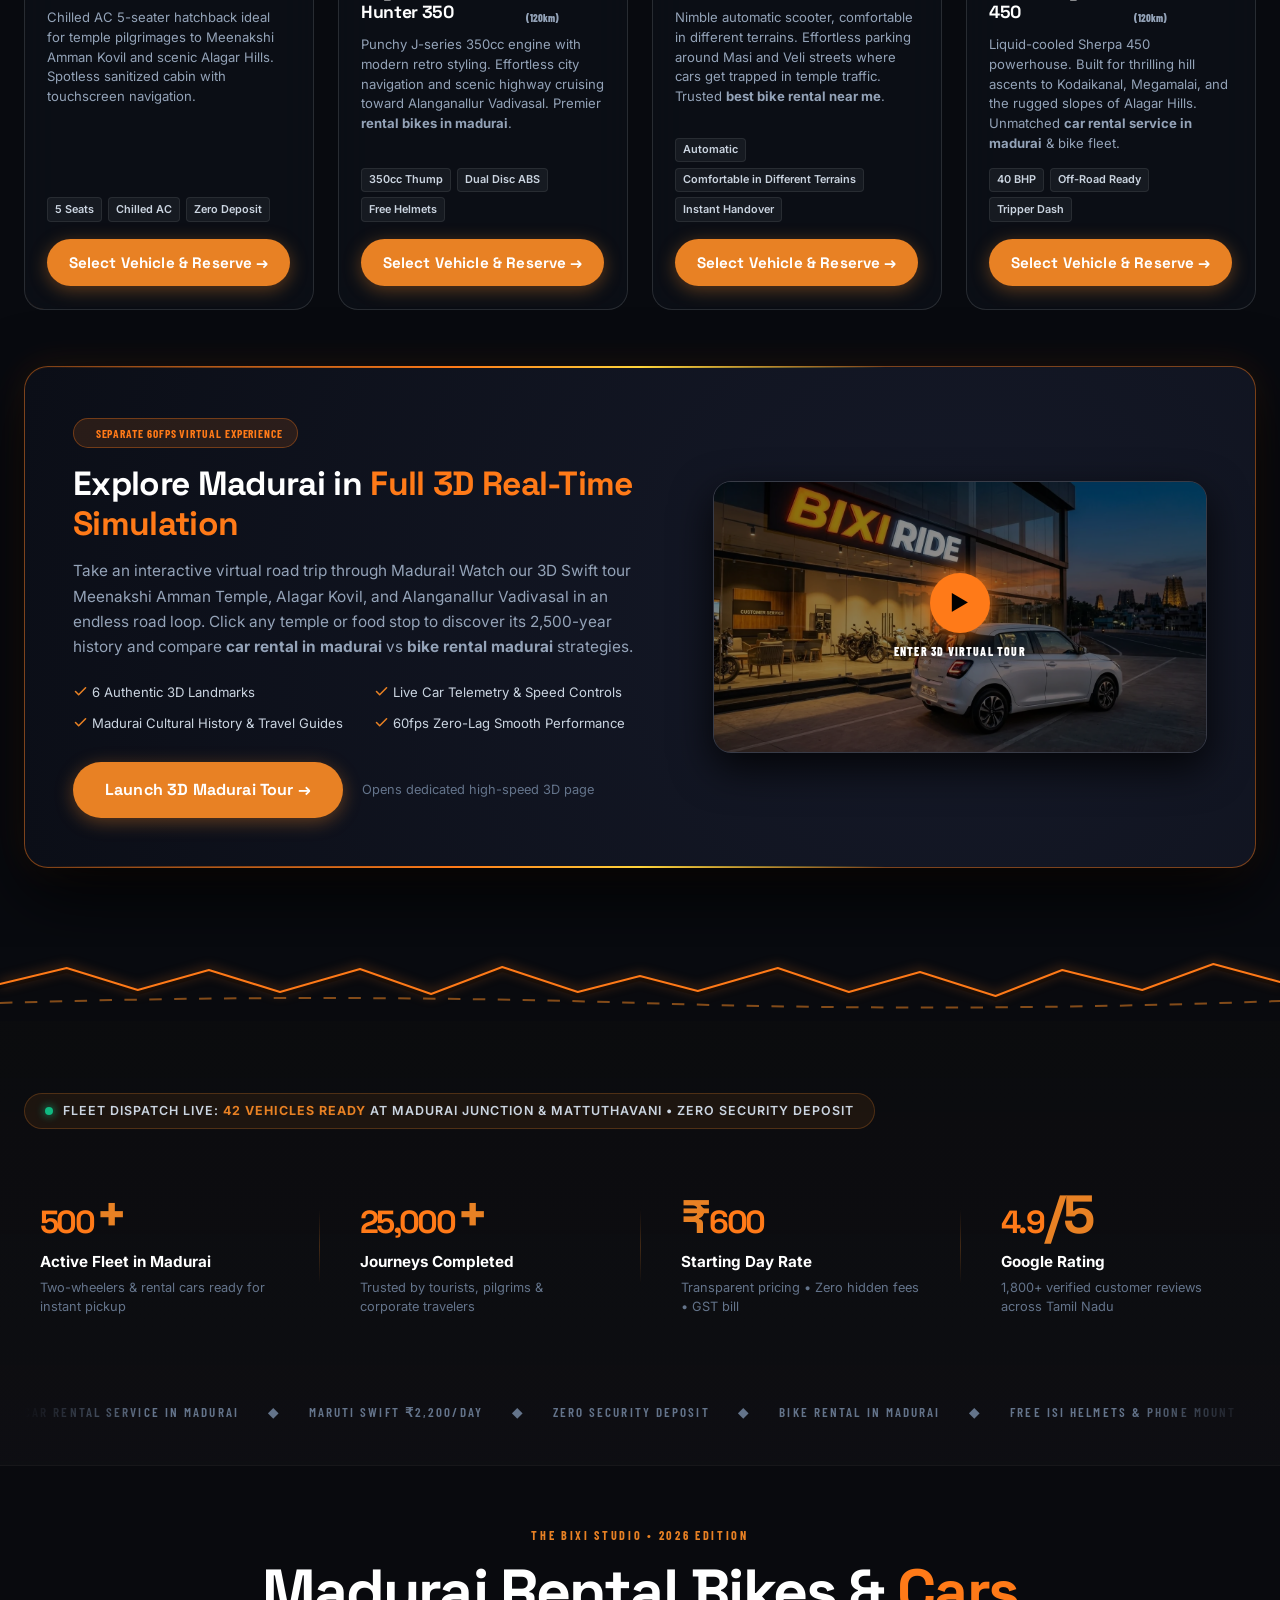
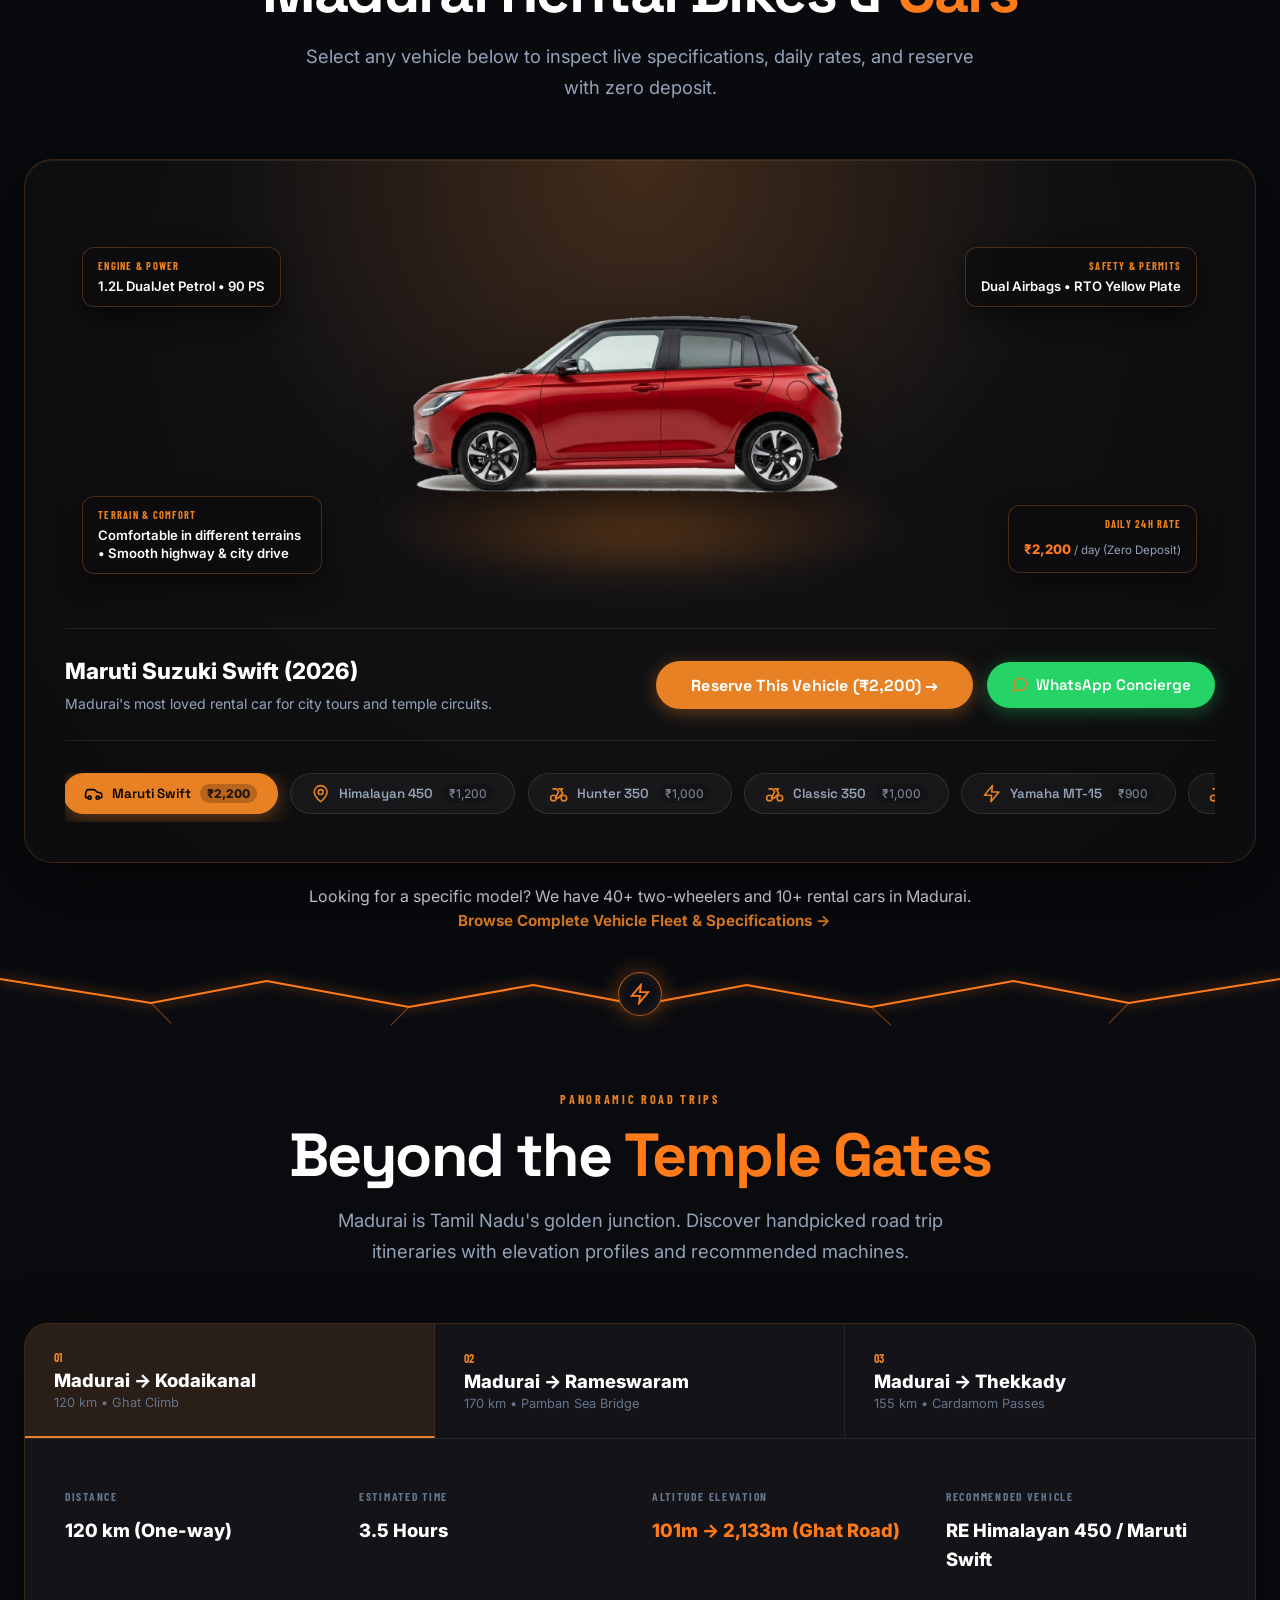
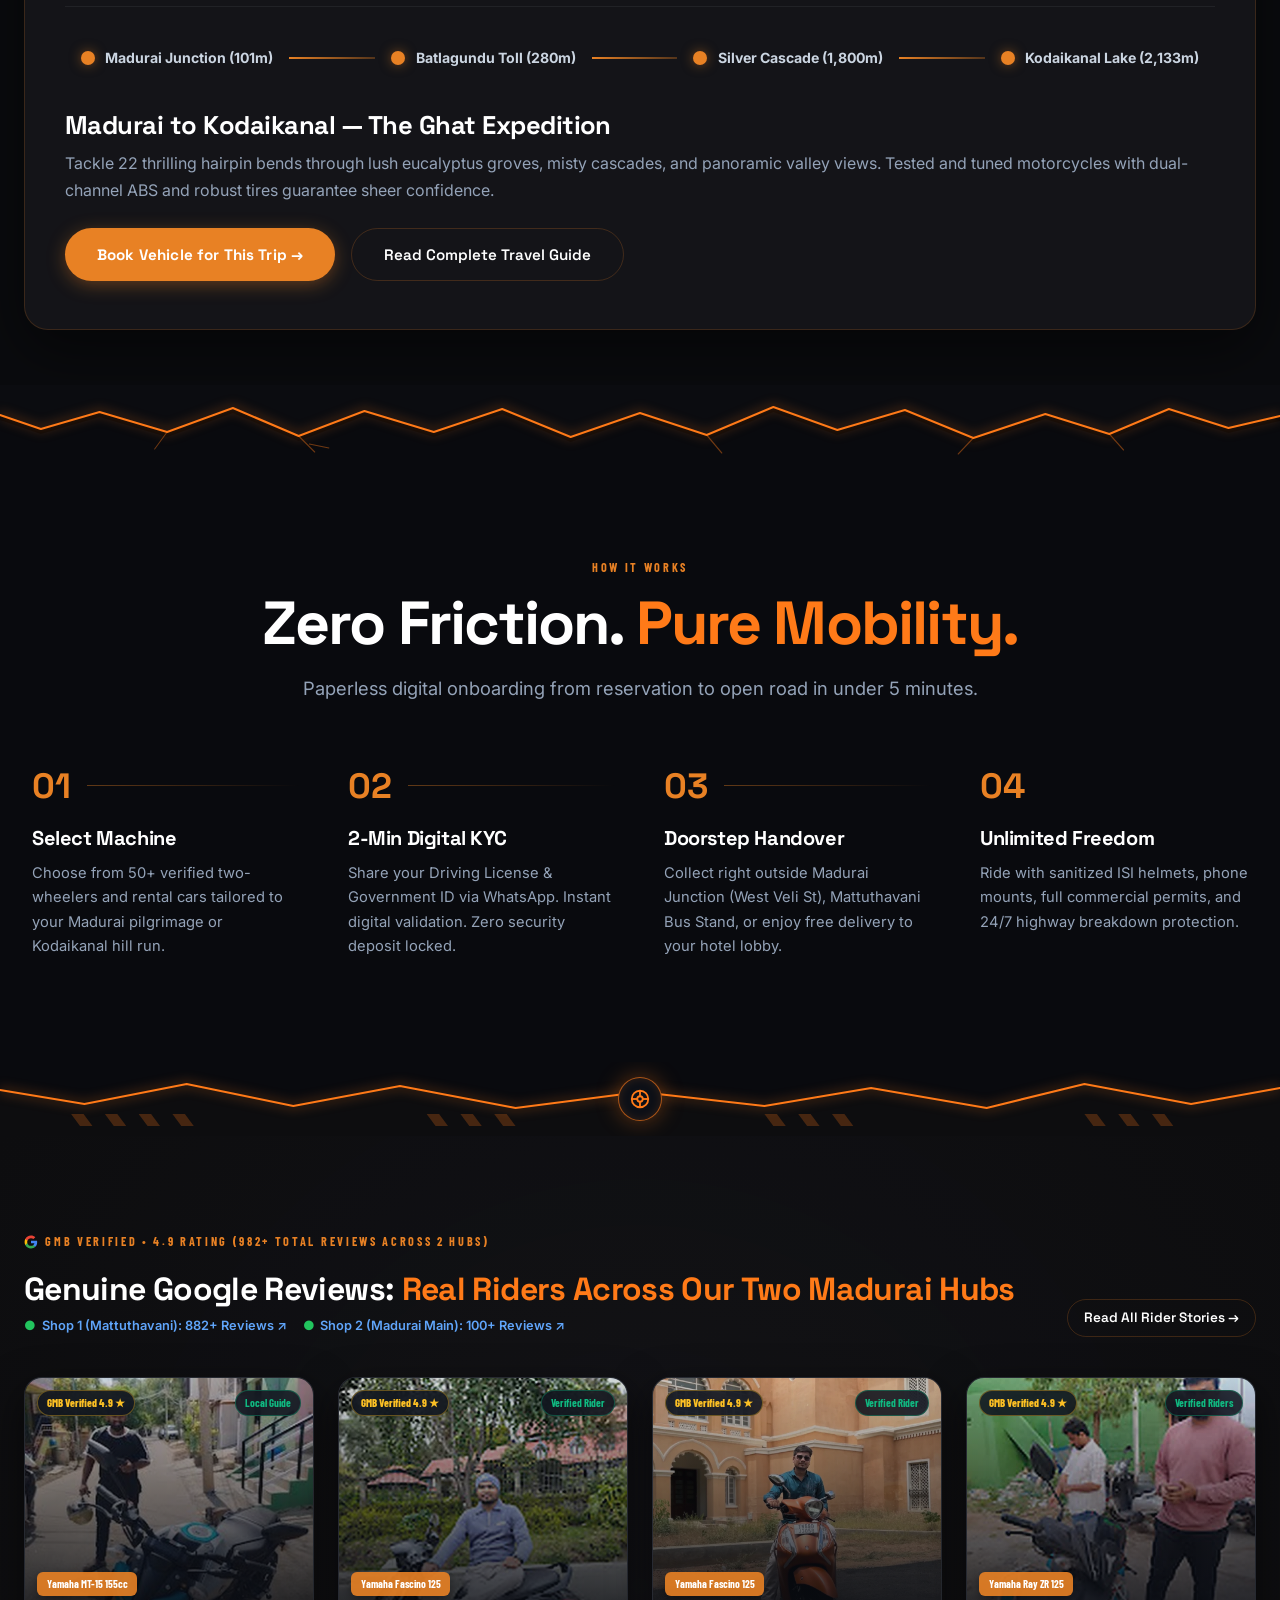
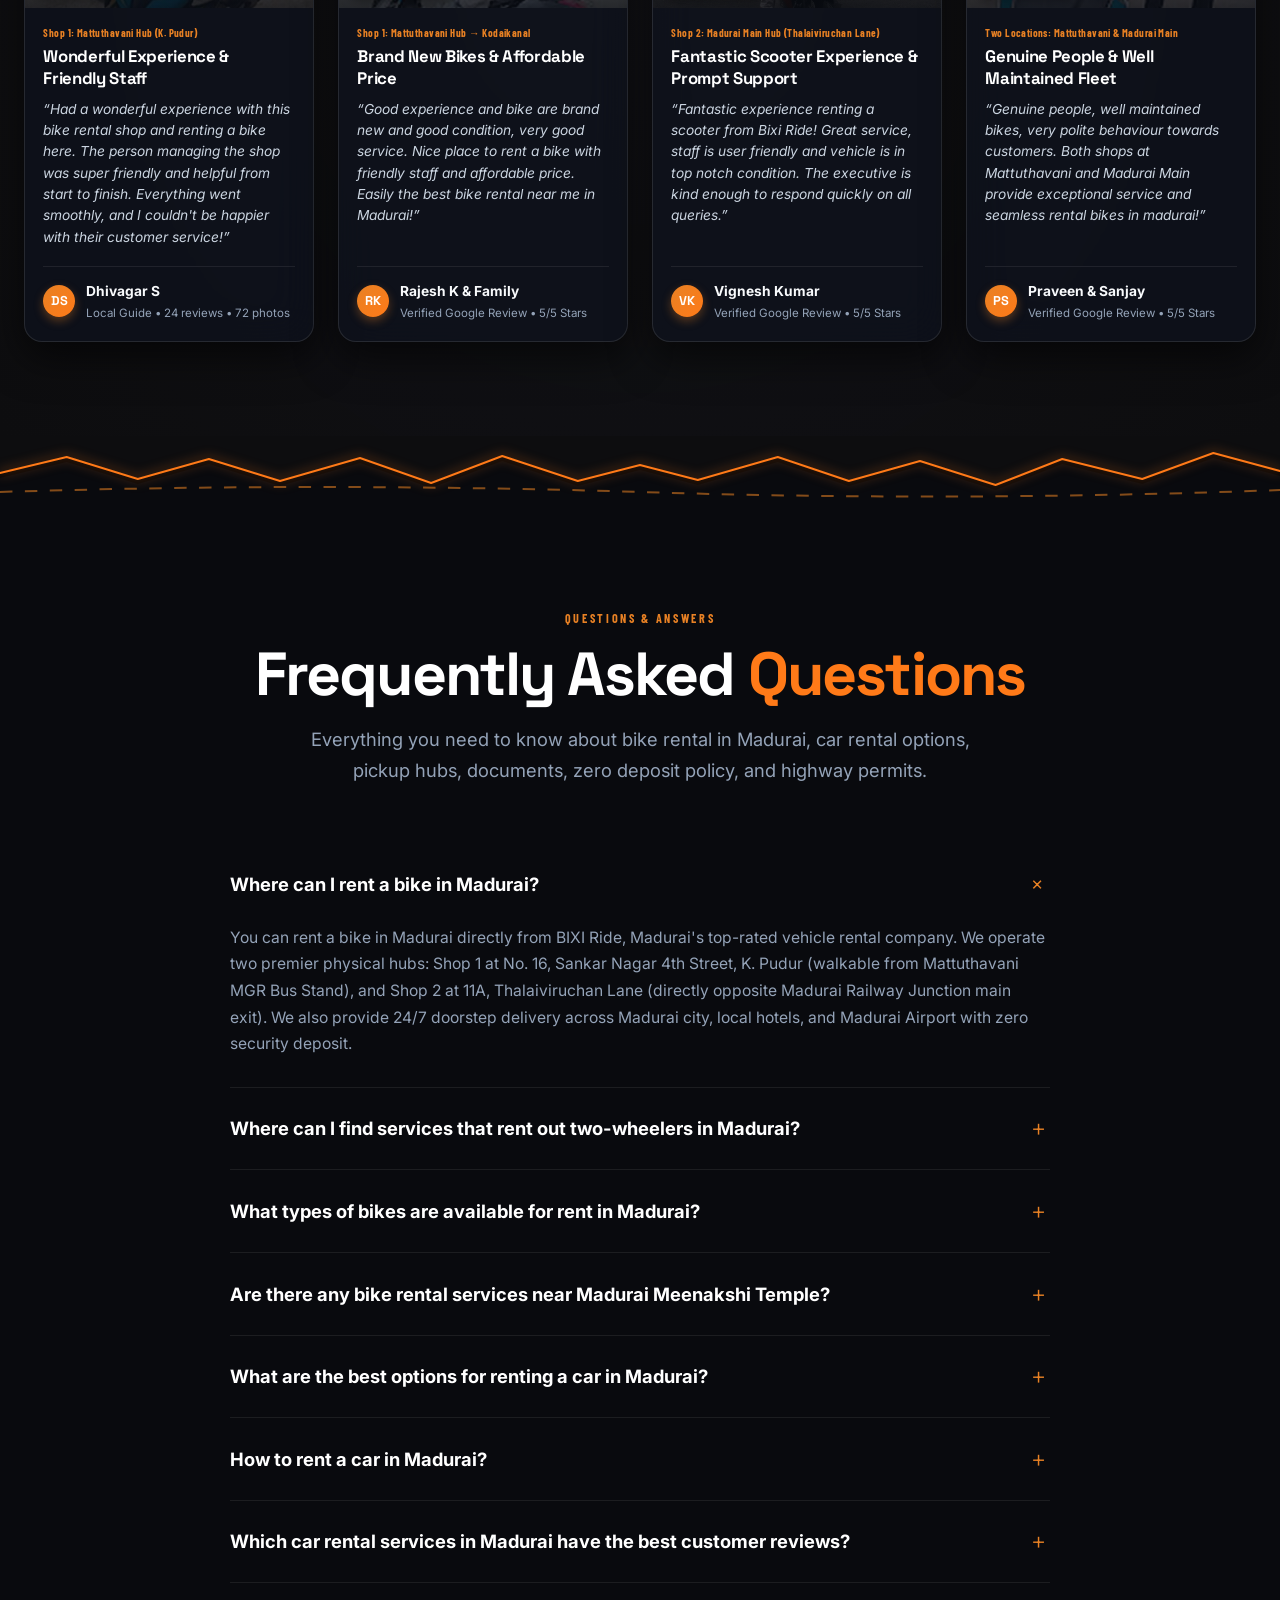
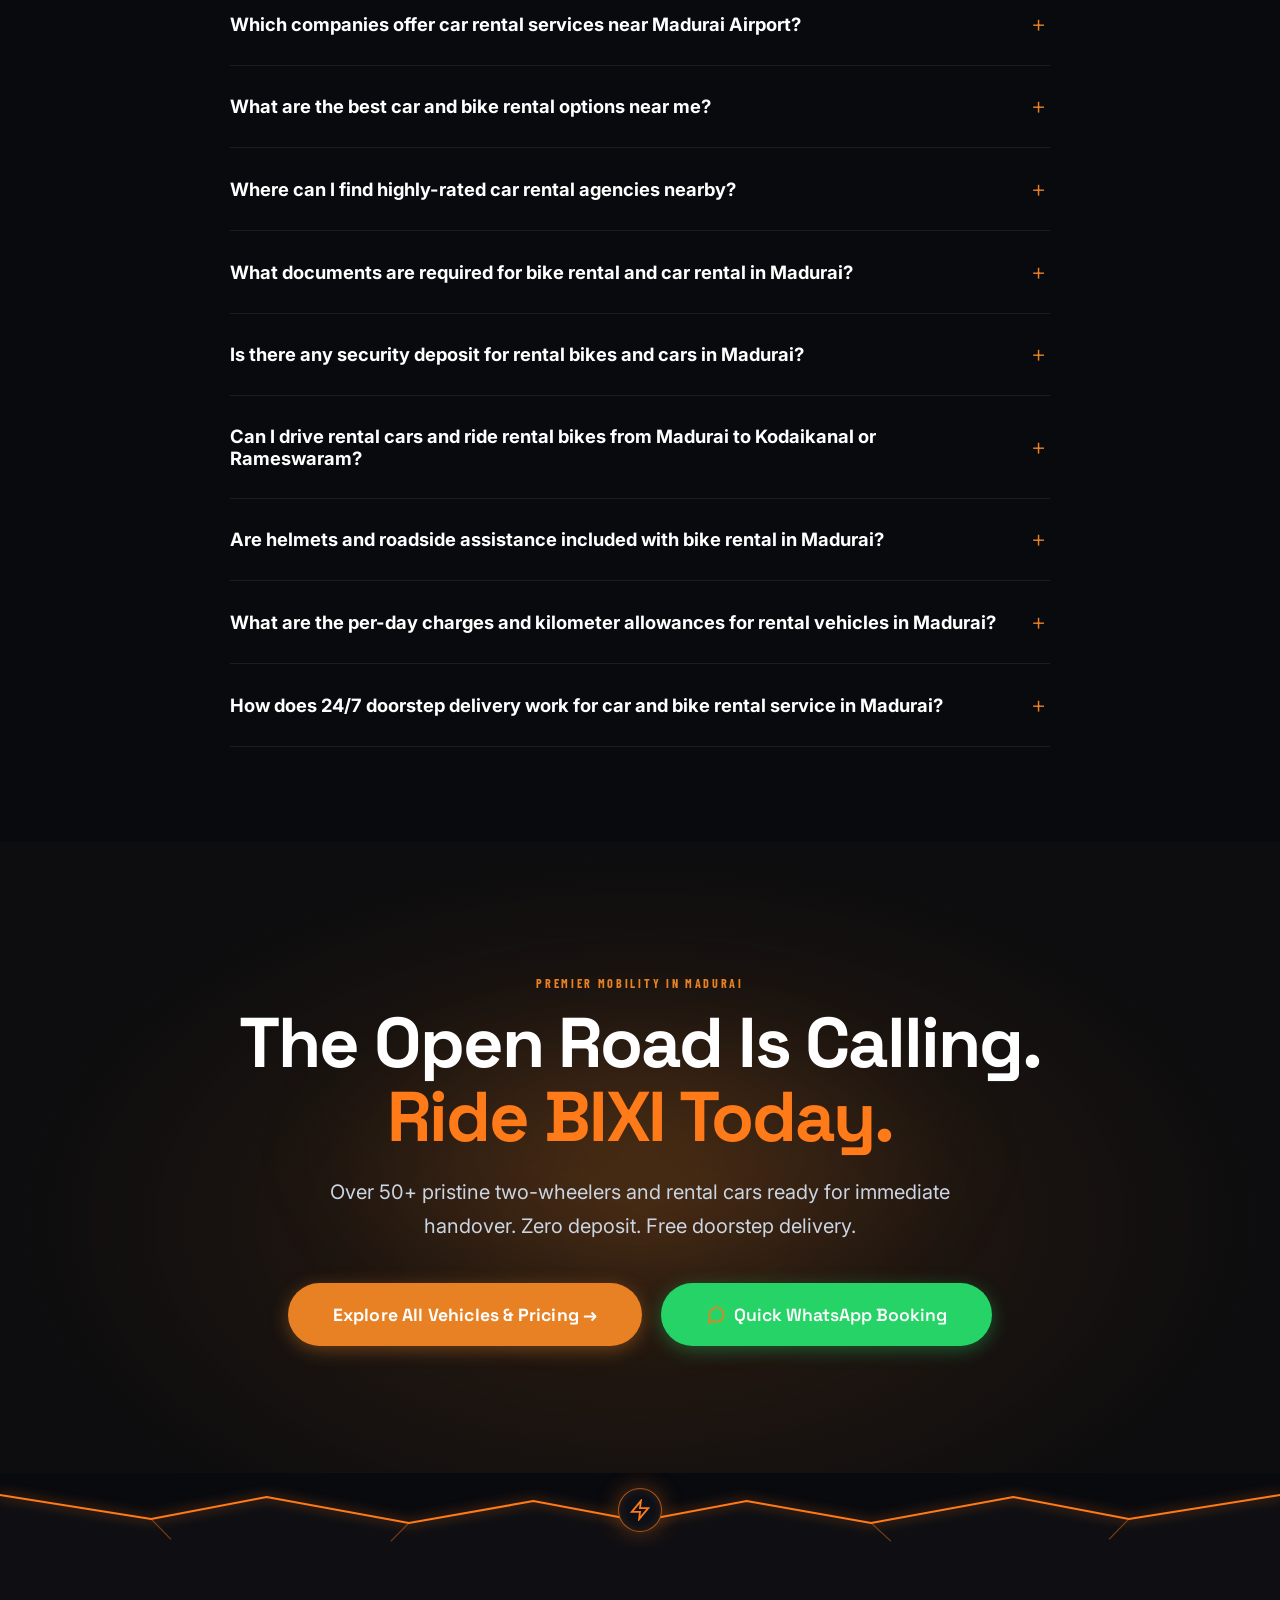
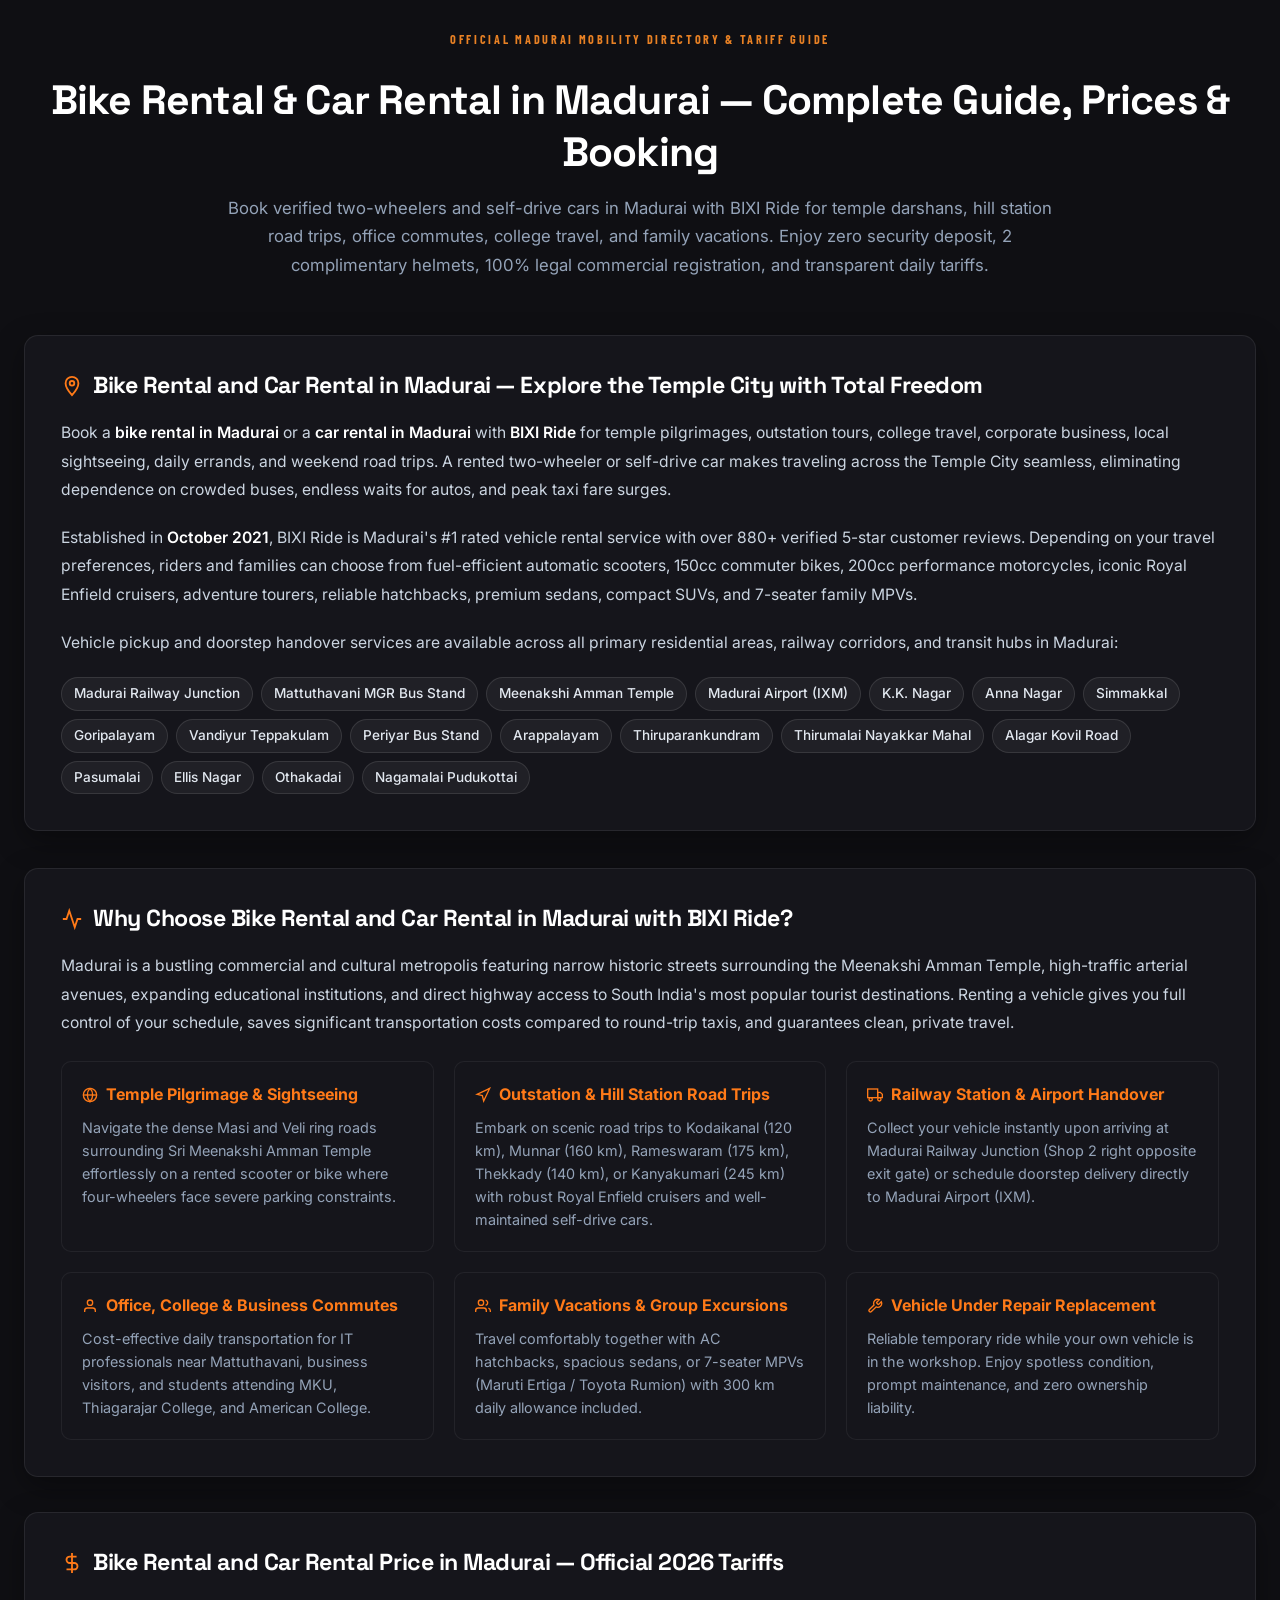
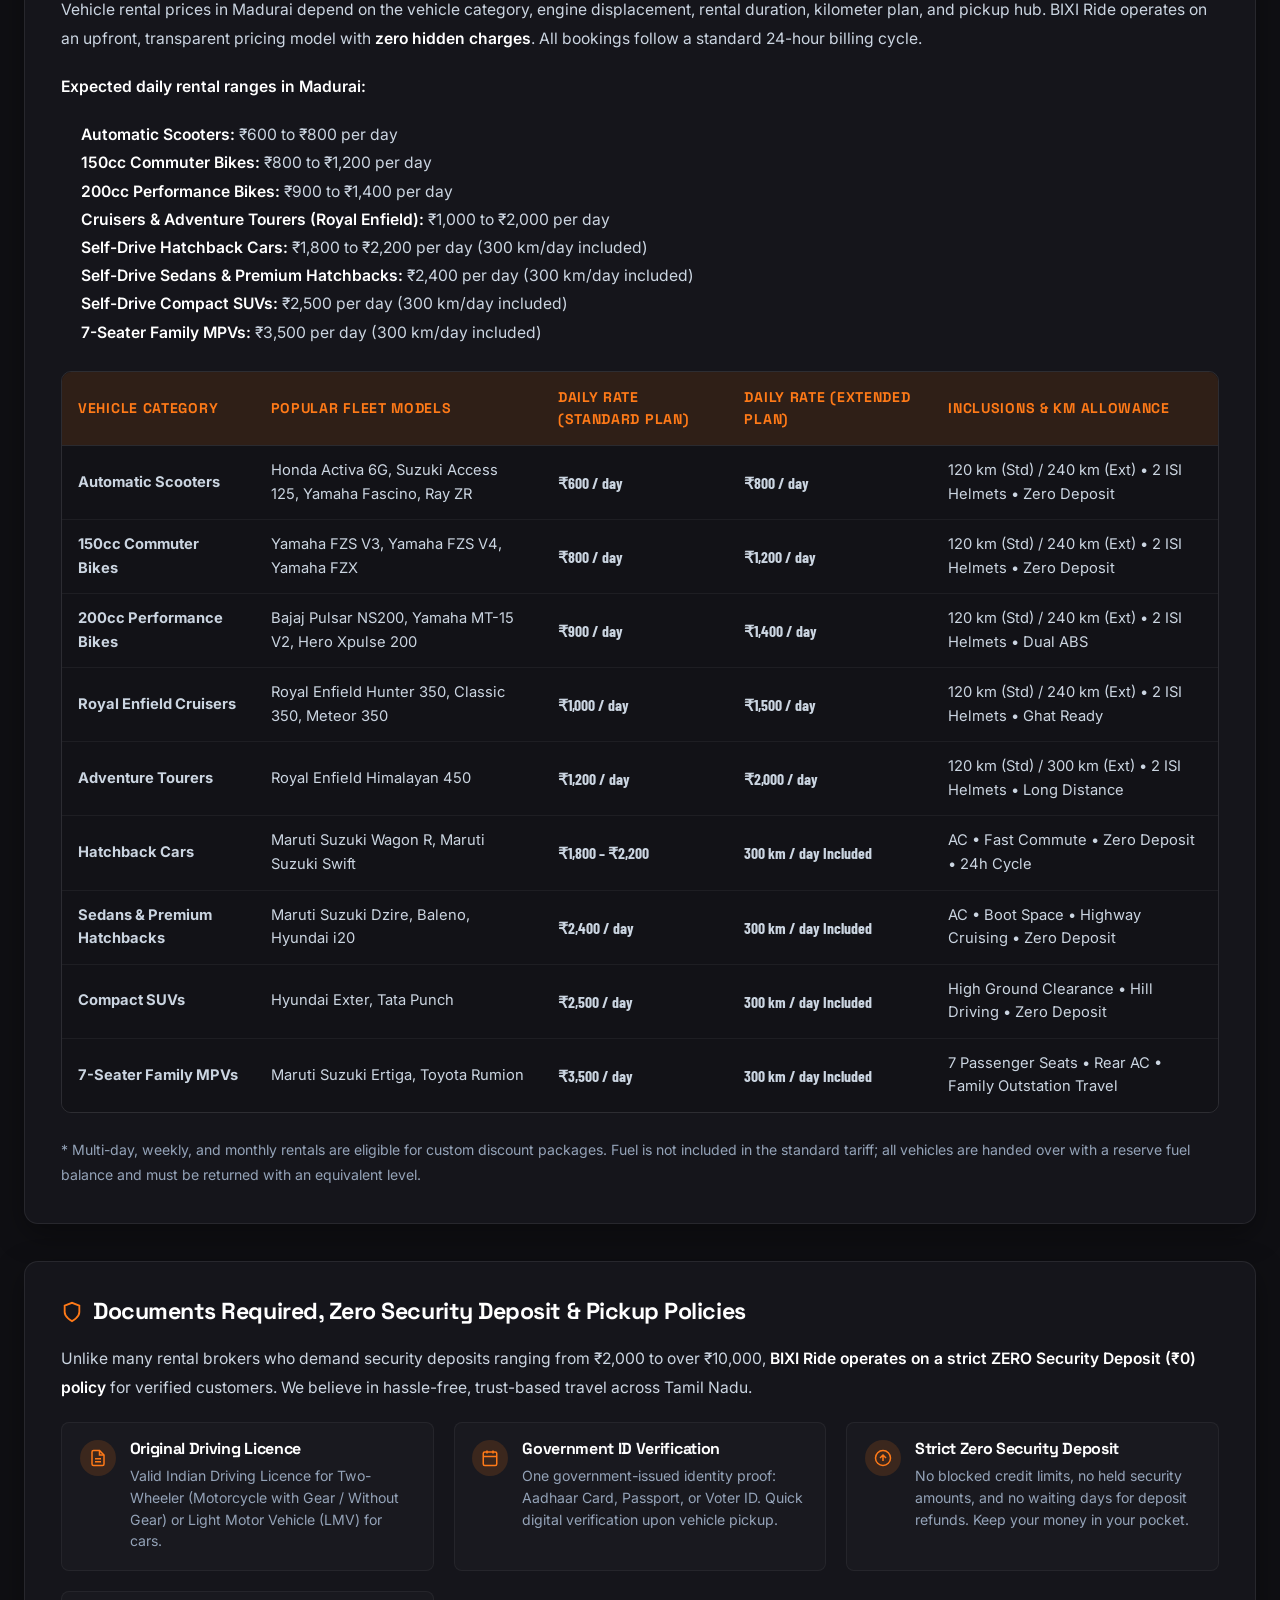
==== commit bb8c9352: "v2.3.0 — Contact: fix 44px textarea override, extendable message box, compact shimmer+glide Submit b" ====
--- a/index.html
+++ b/index.html
@@ -57,7 +57,7 @@
   <link rel="preload" as="image" href="assets/images/bikes/ray-zr-125.webp" type="image/webp">
 
   <!-- Stylesheets -->
-  <link rel="stylesheet" href="assets/css/style.css?v=56.0">
+  <link rel="stylesheet" href="assets/css/style.css?v=58.0">
 
   <!-- Structured Data: LocalBusiness & MotorcycleRental Schema -->
   <script type="application/ld+json">
@@ -1663,7 +1663,7 @@
                   <svg class="arrow-icon" width="12" height="12" viewBox="0 0 24 24" style="width: 12px; height: 12px; min-width: 12px; fill: #E88124; flex-shrink: 0;"><path d="M7 10l5 5 5-5z"/></svg>
                 </div>
                 <div class="custom-options-panel" id="modelOptionsPanel" role="listbox">
-                  <!-- Dynamically populated by main.js?v=56.0 based on Bike or Car tab -->
+                  <!-- Dynamically populated by main.js?v=58.0 based on Bike or Car tab -->
                 </div>
               </div>
             </div>
@@ -3318,8 +3318,8 @@
       }
     };
   </script>
-  <script src="assets/js/react-bits-animations.js?v=56.0"></script>
-  <script src="assets/js/main.js?v=56.0"></script>
-<script src="assets/js/hero-plate-rotator.js?v=56.0"></script>
+  <script src="assets/js/react-bits-animations.js?v=58.0"></script>
+  <script src="assets/js/main.js?v=58.0"></script>
+<script src="assets/js/hero-plate-rotator.js?v=58.0"></script>
 </body>
 </html>
--- a/assets/css/style.css
+++ b/assets/css/style.css
@@ -1021,6 +1021,118 @@
   font-size: 0.95rem;
   transition: all var(--transition-fast);
   outline: none;
+}
+
+/* Contact message textarea — big, extendable vertically, never overflows form */
+textarea.form-control.contact-message-box,
+.contact-message-box {
+  height: auto;
+  min-height: 185px !important;
+  max-height: 380px !important;
+  padding: 0.9rem 1rem !important;
+  resize: vertical !important;
+  width: 100% !important;
+  max-width: 100% !important;
+  min-width: 0 !important;
+  box-sizing: border-box !important;
+  line-height: 1.6 !important;
+  overflow-y: auto !important;
+  overflow-x: hidden !important;
+  display: block !important;
+}
+
+/* ── Submit Inquiry Button — compact small pill with shimmer sweep + glide animation ── */
+@keyframes bixi-btn-sheen {
+  0%   { transform: translateX(-140%) skewX(-22deg); }
+  55%  { transform: translateX(240%) skewX(-22deg); }
+  100% { transform: translateX(240%) skewX(-22deg); }
+}
+@keyframes bixi-ripple-out {
+  0%   { transform: scale(0); opacity: 0.55; }
+  100% { transform: scale(3.2); opacity: 0; }
+}
+@keyframes bixi-plane-glide {
+  0%, 100% { transform: translate(0, 0); }
+  50%      { transform: translate(2.5px, -2px); }
+}
+
+.contact-submit-row {
+  display: flex;
+  justify-content: flex-start;
+  align-items: center;
+  margin-top: 0.35rem;
+}
+
+.btn-submit-inquiry {
+  position: relative;
+  display: inline-flex !important;
+  align-items: center !important;
+  justify-content: center !important;
+  gap: 0.45rem !important;
+  width: auto !important;
+  min-width: 0 !important;
+  height: auto !important;
+  padding: 0.54rem 1.2rem !important;
+  border-radius: var(--radius-full) !important;
+  background: linear-gradient(135deg, #FF7A18 0%, #E86A08 100%) !important;
+  color: #FFFFFF !important;
+  font-family: var(--font-heading) !important;
+  font-weight: 700 !important;
+  font-size: 0.84rem !important;
+  letter-spacing: 0.02em !important;
+  border: 1px solid rgba(255, 190, 120, 0.35) !important;
+  cursor: pointer !important;
+  overflow: hidden !important;
+  transition: transform 0.22s cubic-bezier(0.34, 1.56, 0.64, 1), box-shadow 0.22s ease, border-color 0.22s ease !important;
+  box-shadow: 0 4px 14px rgba(232, 129, 36, 0.35) !important;
+}
+.btn-submit-inquiry::before {
+  content: '';
+  position: absolute;
+  top: 0;
+  left: 0;
+  width: 45%;
+  height: 100%;
+  background: linear-gradient(90deg, transparent, rgba(255, 255, 255, 0.38), transparent);
+  animation: bixi-btn-sheen 2.8s ease-in-out infinite;
+  pointer-events: none;
+}
+.btn-submit-inquiry:hover {
+  transform: translateY(-2px) scale(1.04) !important;
+  border-color: rgba(255, 255, 255, 0.6) !important;
+  box-shadow: 0 8px 22px rgba(255, 122, 24, 0.55) !important;
+}
+.btn-submit-inquiry:active {
+  transform: scale(0.95) !important;
+}
+.btn-submit-inquiry .btn-submit-text {
+  position: relative;
+  z-index: 1;
+}
+.btn-submit-inquiry .btn-submit-icon {
+  position: relative;
+  z-index: 1;
+  display: inline-flex;
+  align-items: center;
+  animation: bixi-plane-glide 1.8s ease-in-out infinite;
+}
+.btn-submit-inquiry .btn-submit-icon svg {
+  width: 14px;
+  height: 14px;
+  fill: none;
+  stroke: #FFFFFF;
+}
+.btn-submit-inquiry .btn-submit-ripple {
+  position: absolute;
+  inset: 0;
+  border-radius: inherit;
+  background: rgba(255,255,255,0.28);
+  transform: scale(0);
+  opacity: 0;
+  pointer-events: none;
+}
+.btn-submit-inquiry:active .btn-submit-ripple {
+  animation: bixi-ripple-out 0.48s ease-out forwards;
 }
 
 .form-control:focus {
@@ -13850,15 +13962,18 @@
     }
     .form-control {
       width: 100% !important;
-      height: 44px !important;
       background: rgba(13, 14, 18, 0.95) !important;
       border: 1px solid rgba(255, 255, 255, 0.12) !important;
       border-radius: 8px !important;
-      padding: 0 0.85rem !important;
       color: #FFFFFF !important;
       font-size: 0.86rem !important;
       box-sizing: border-box !important;
       color-scheme: dark !important;
+    }
+    input.form-control,
+    select.form-control {
+      height: 44px !important;
+      padding: 0 0.85rem !important;
     }
     .form-control:focus {
       border-color: #E88124 !important;
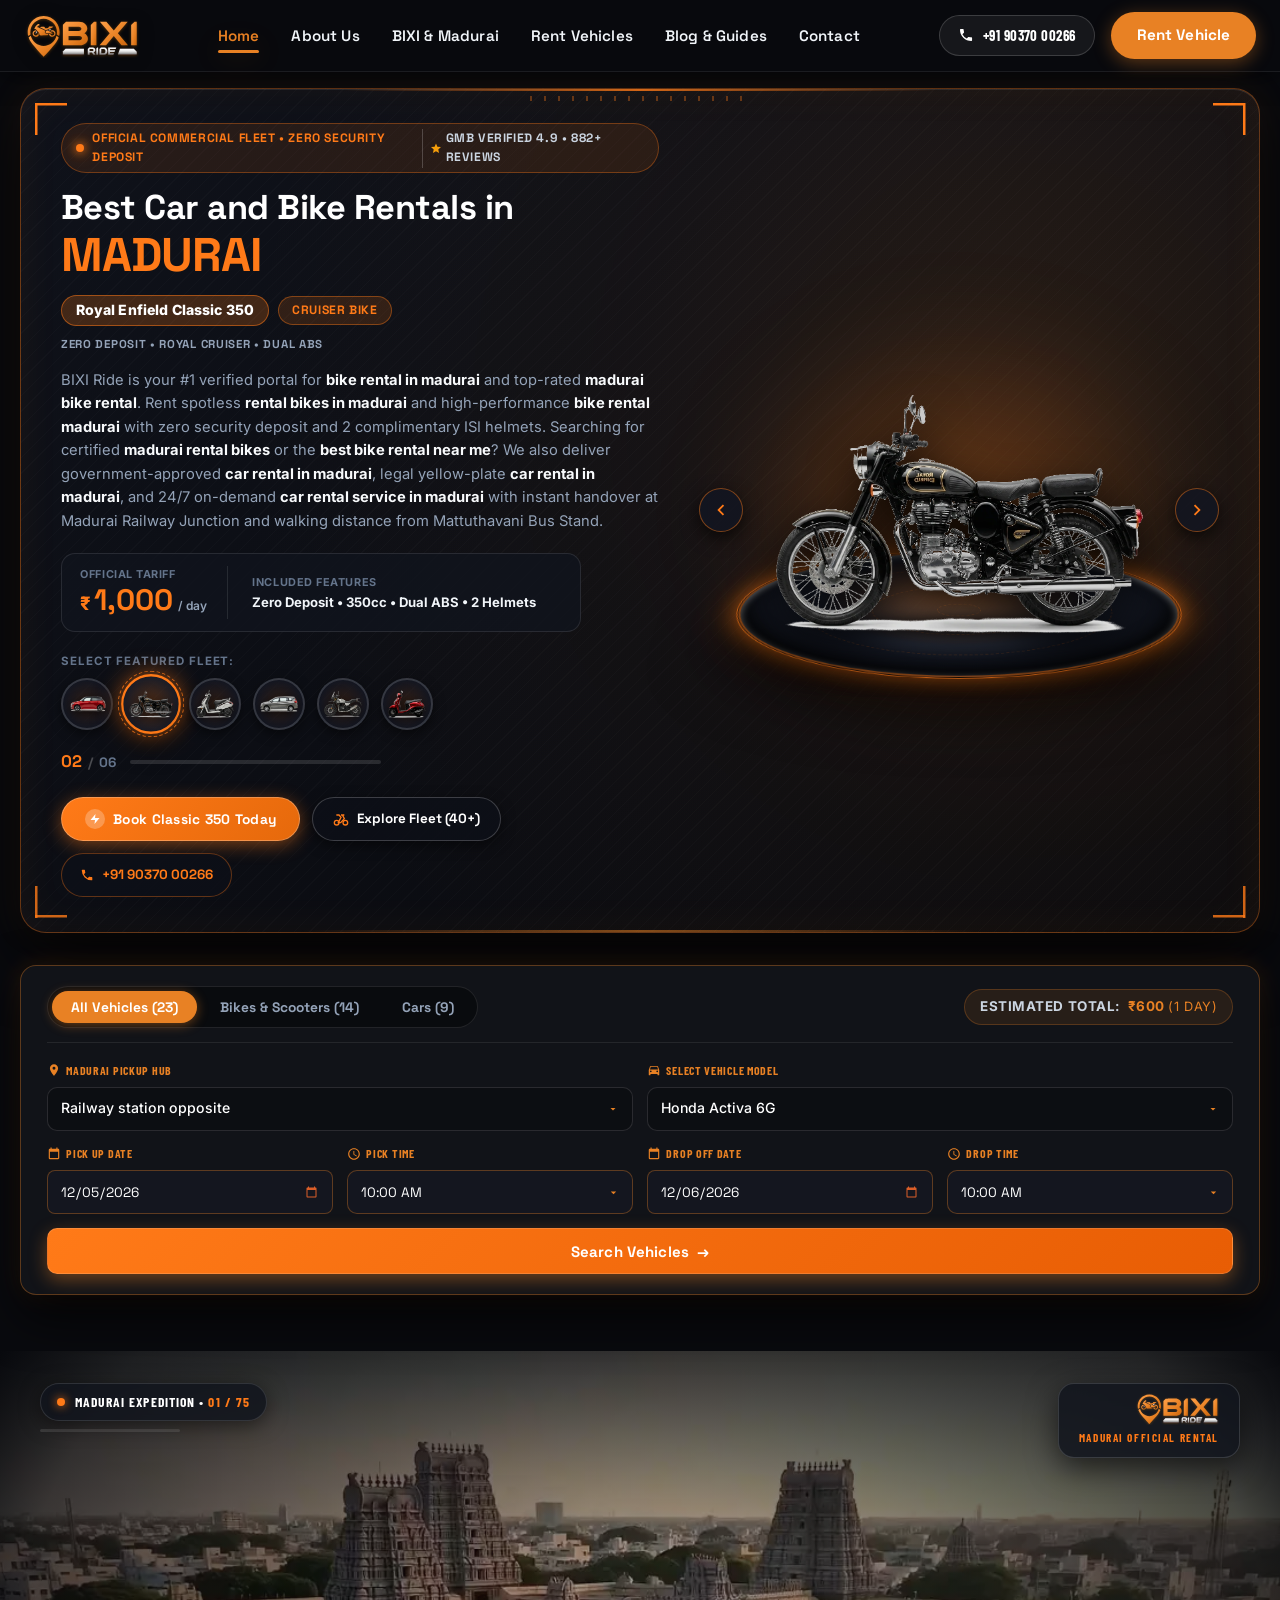
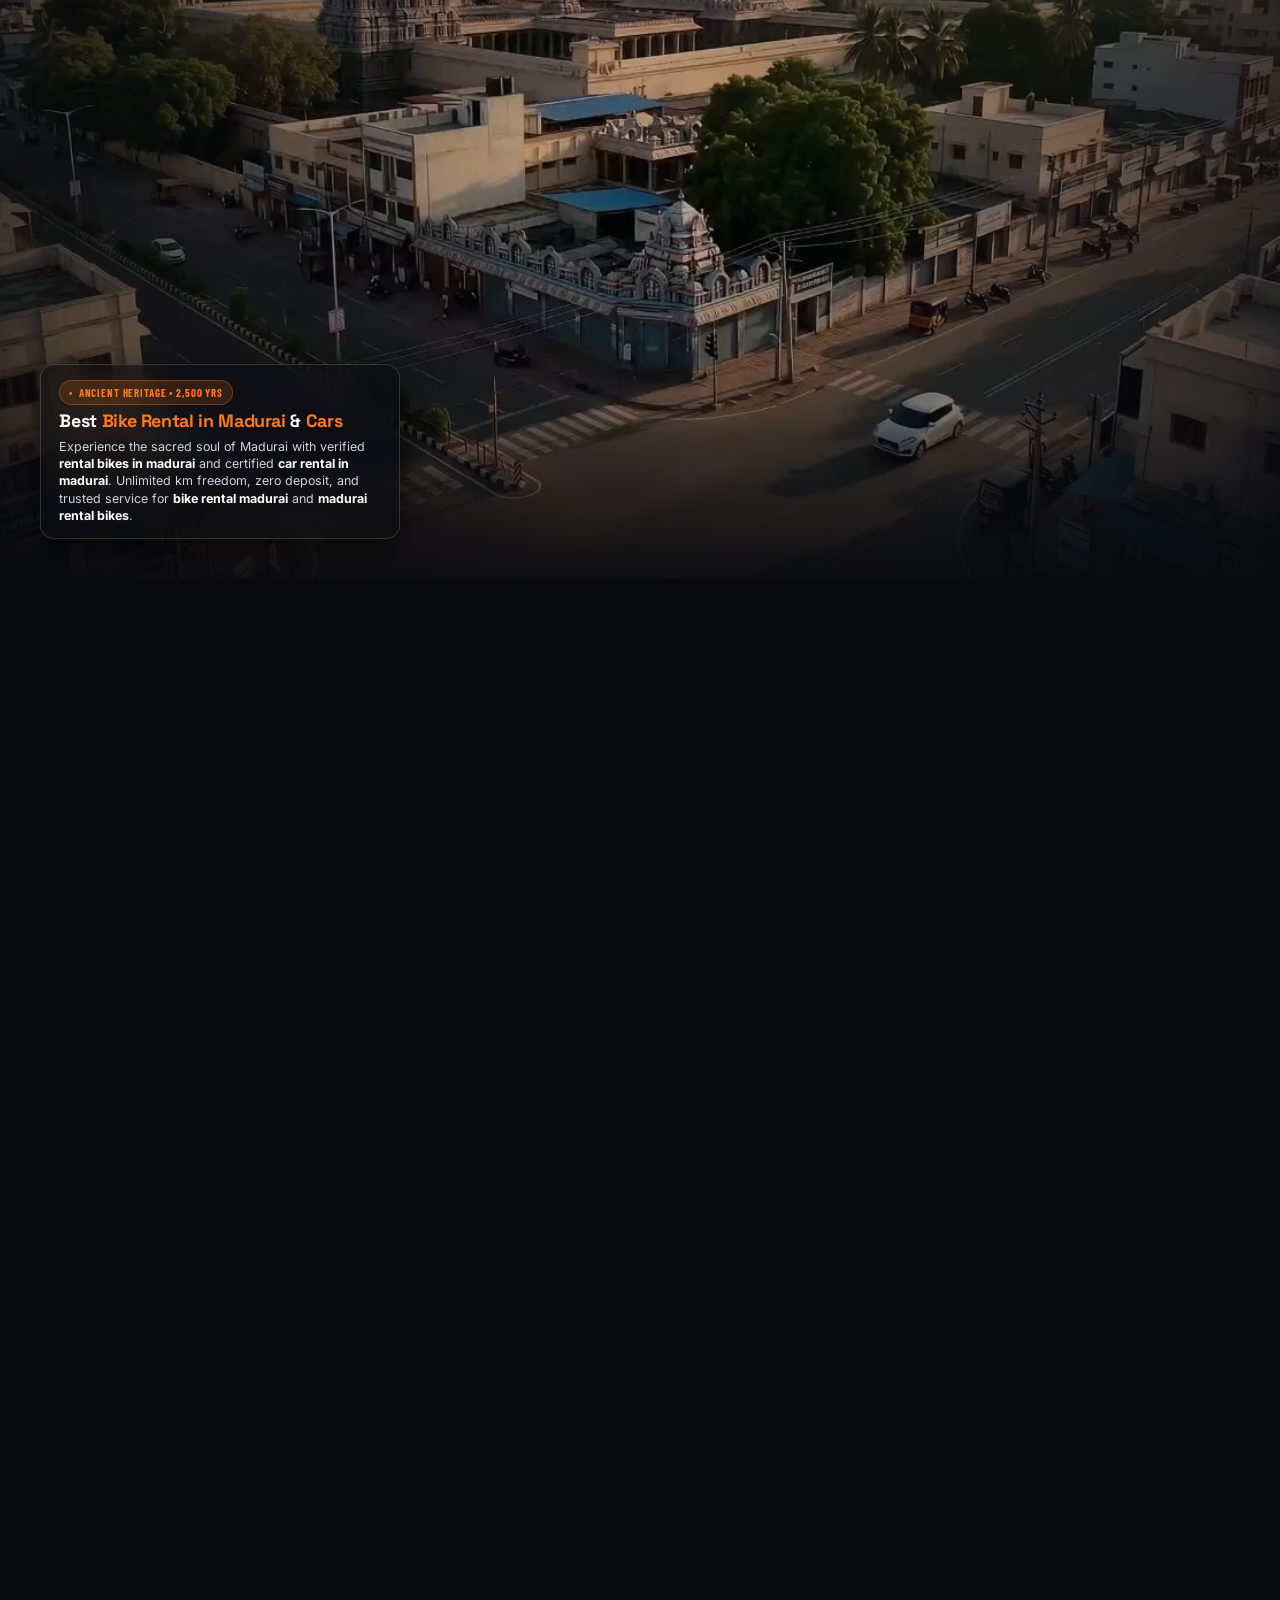
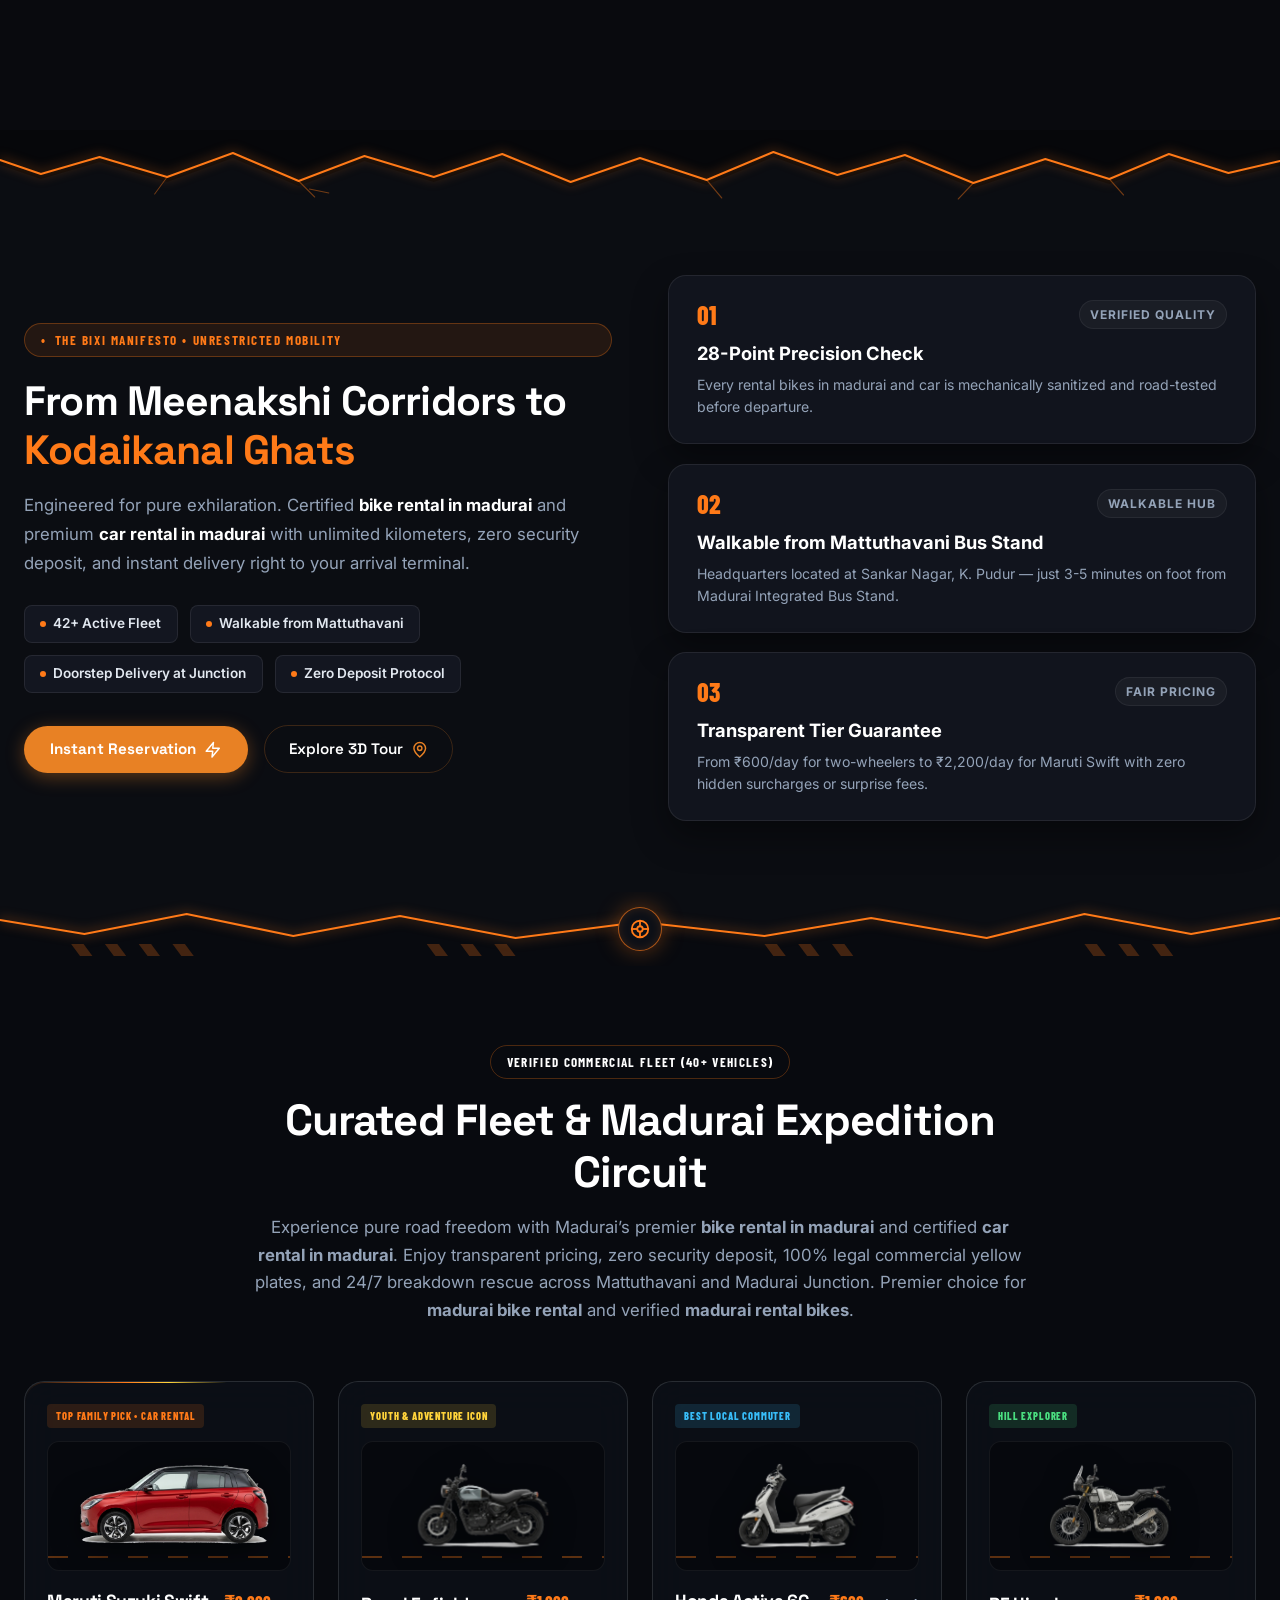
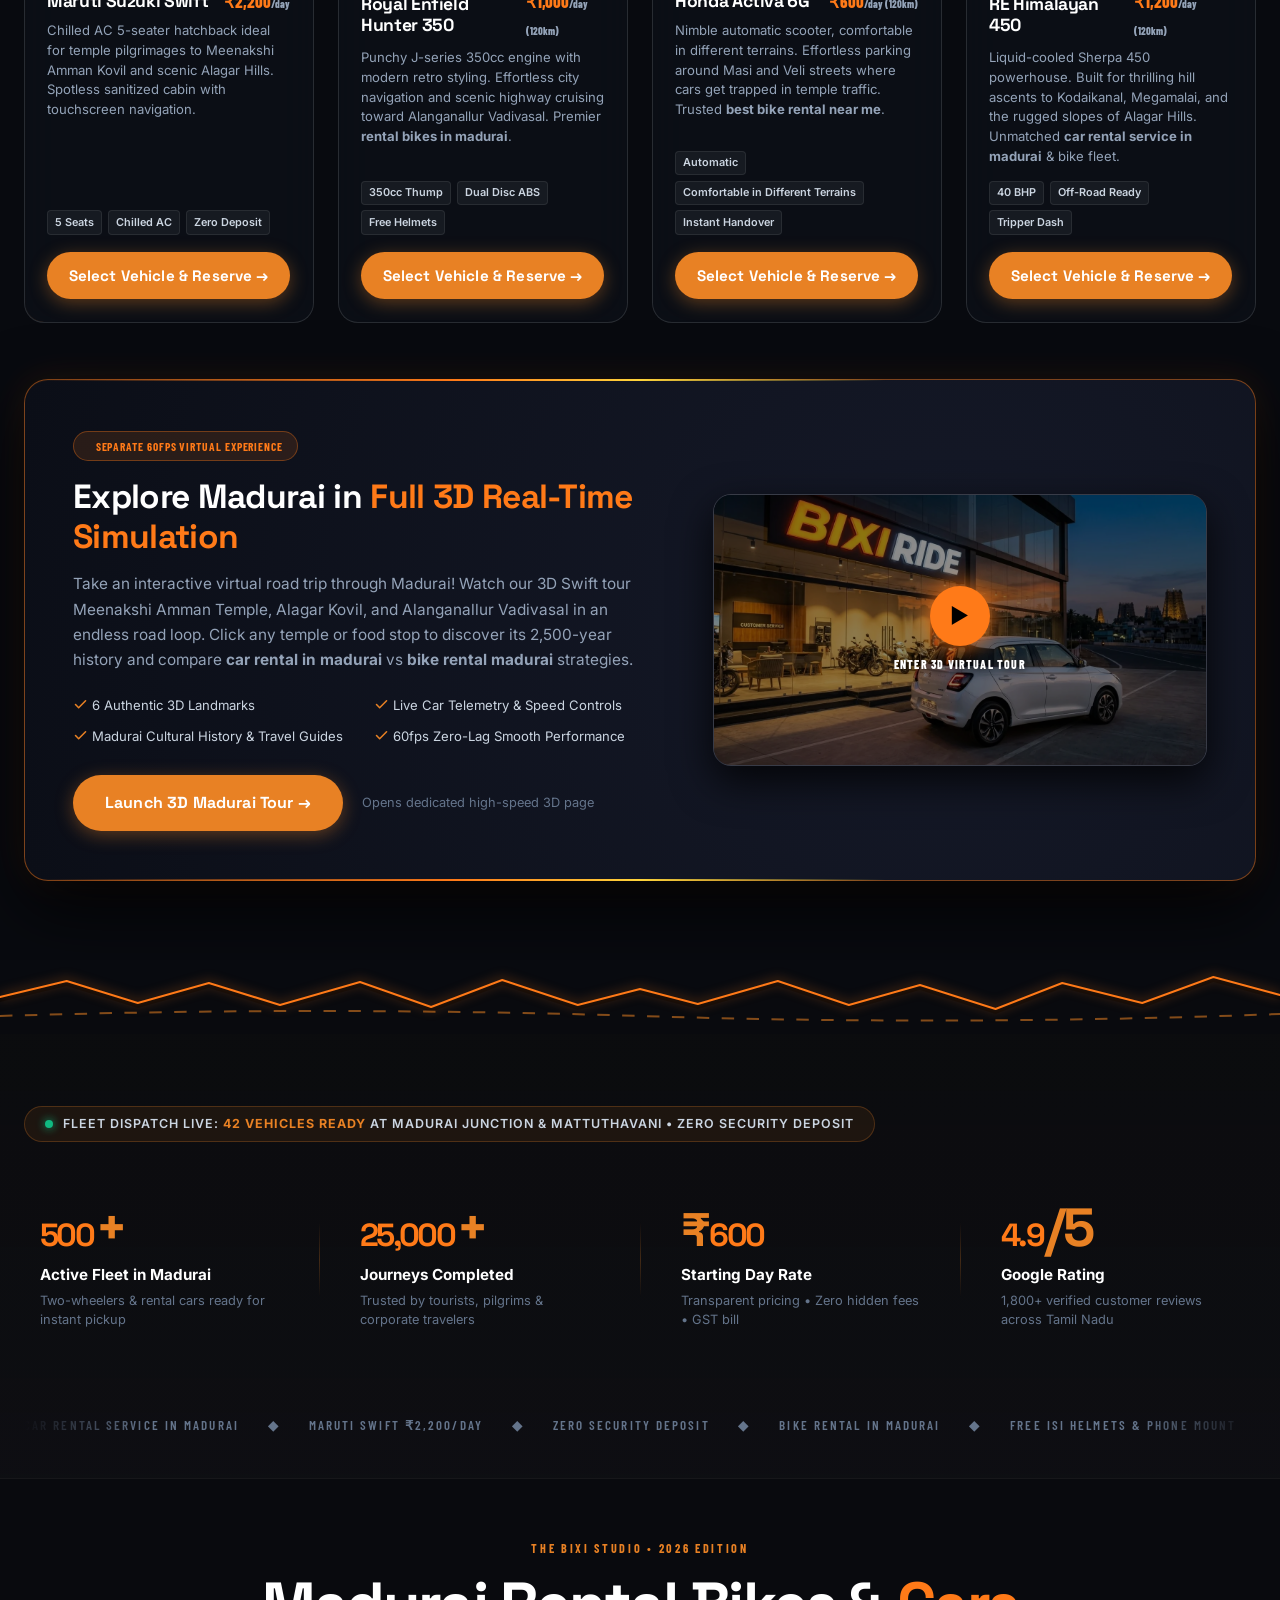
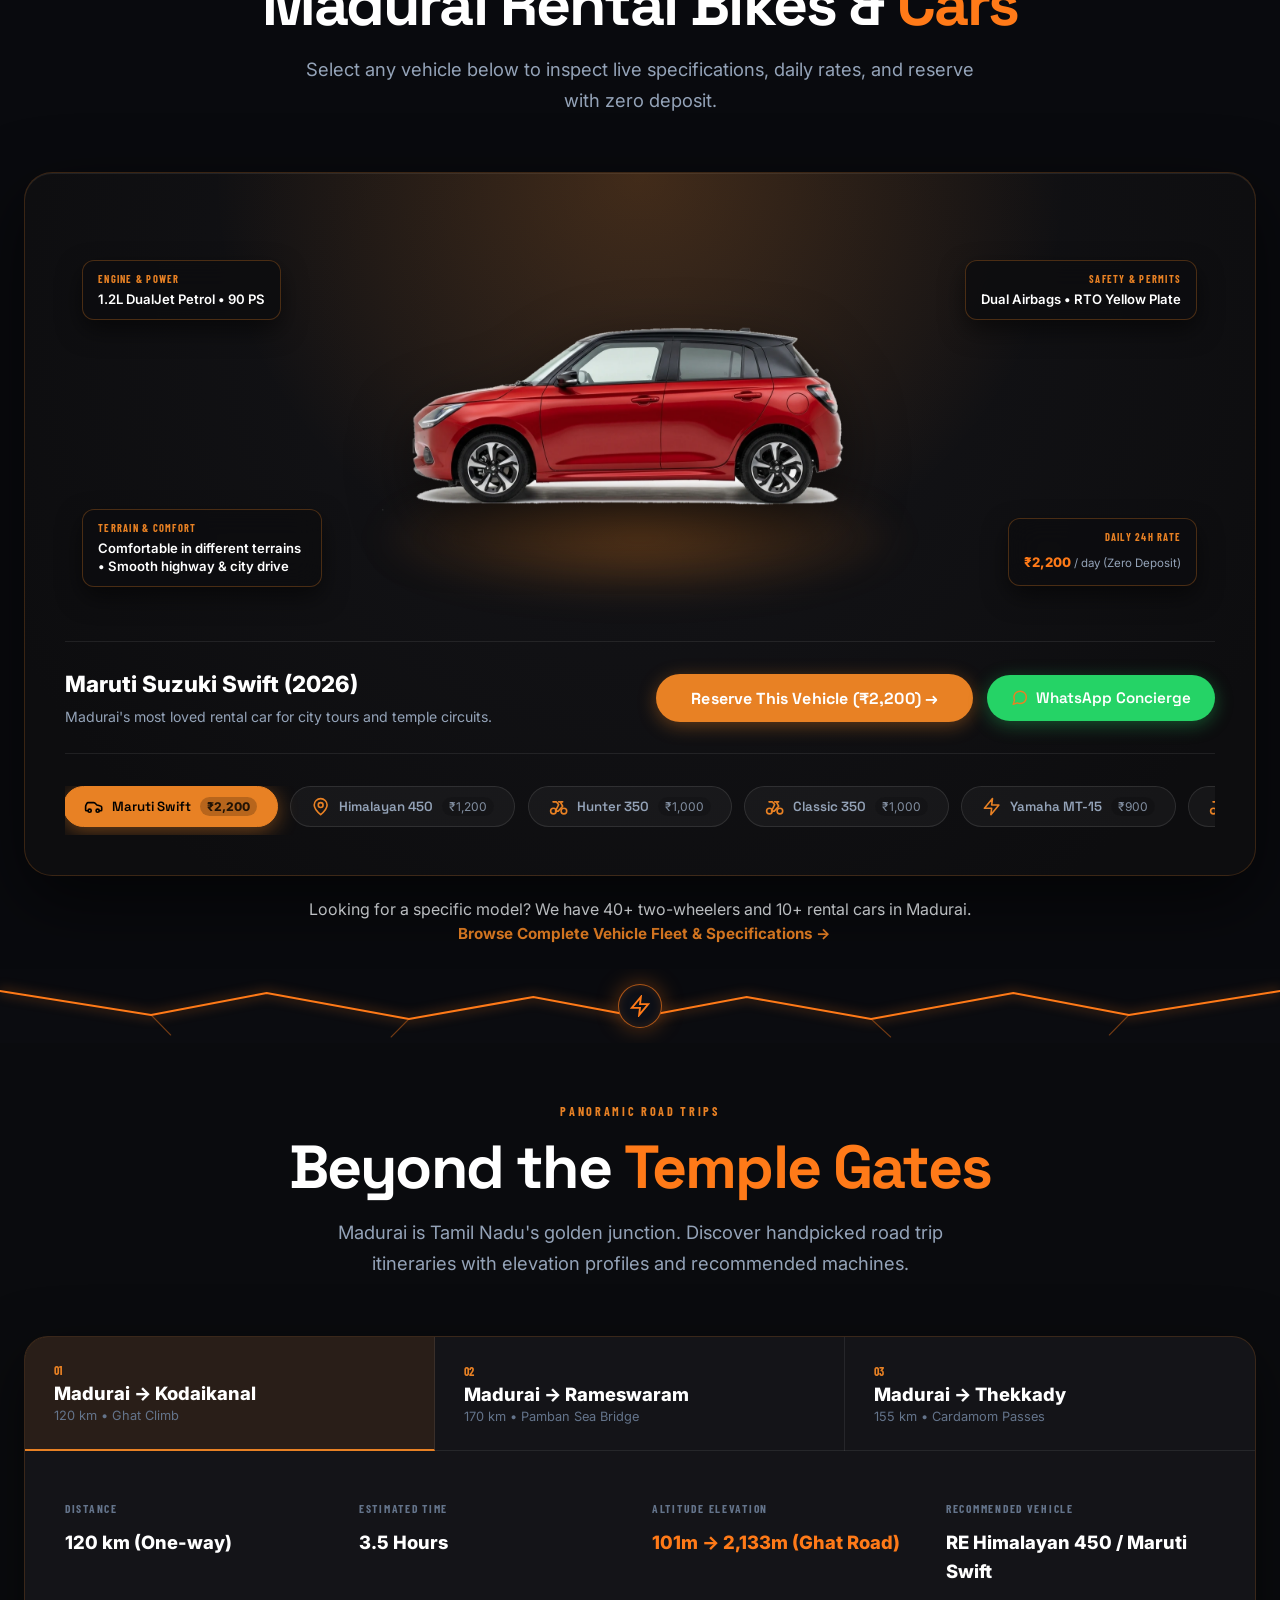
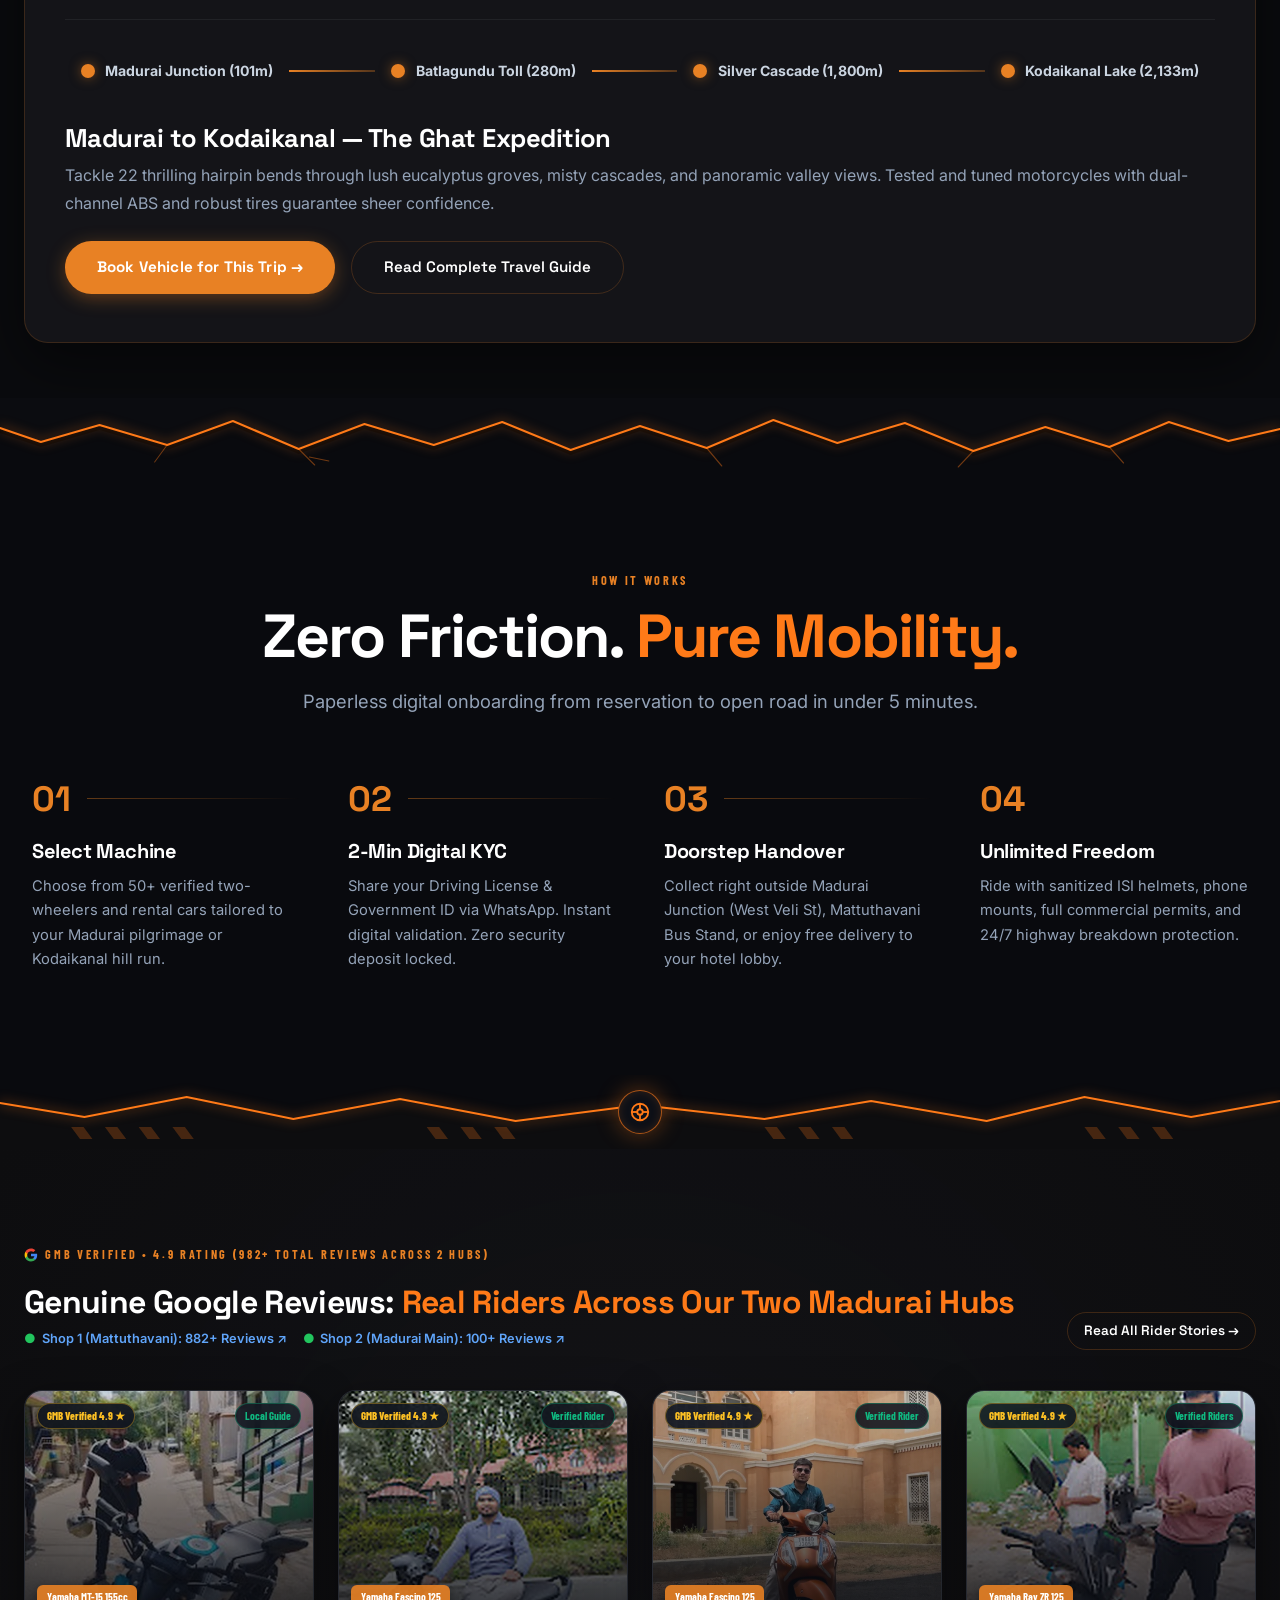
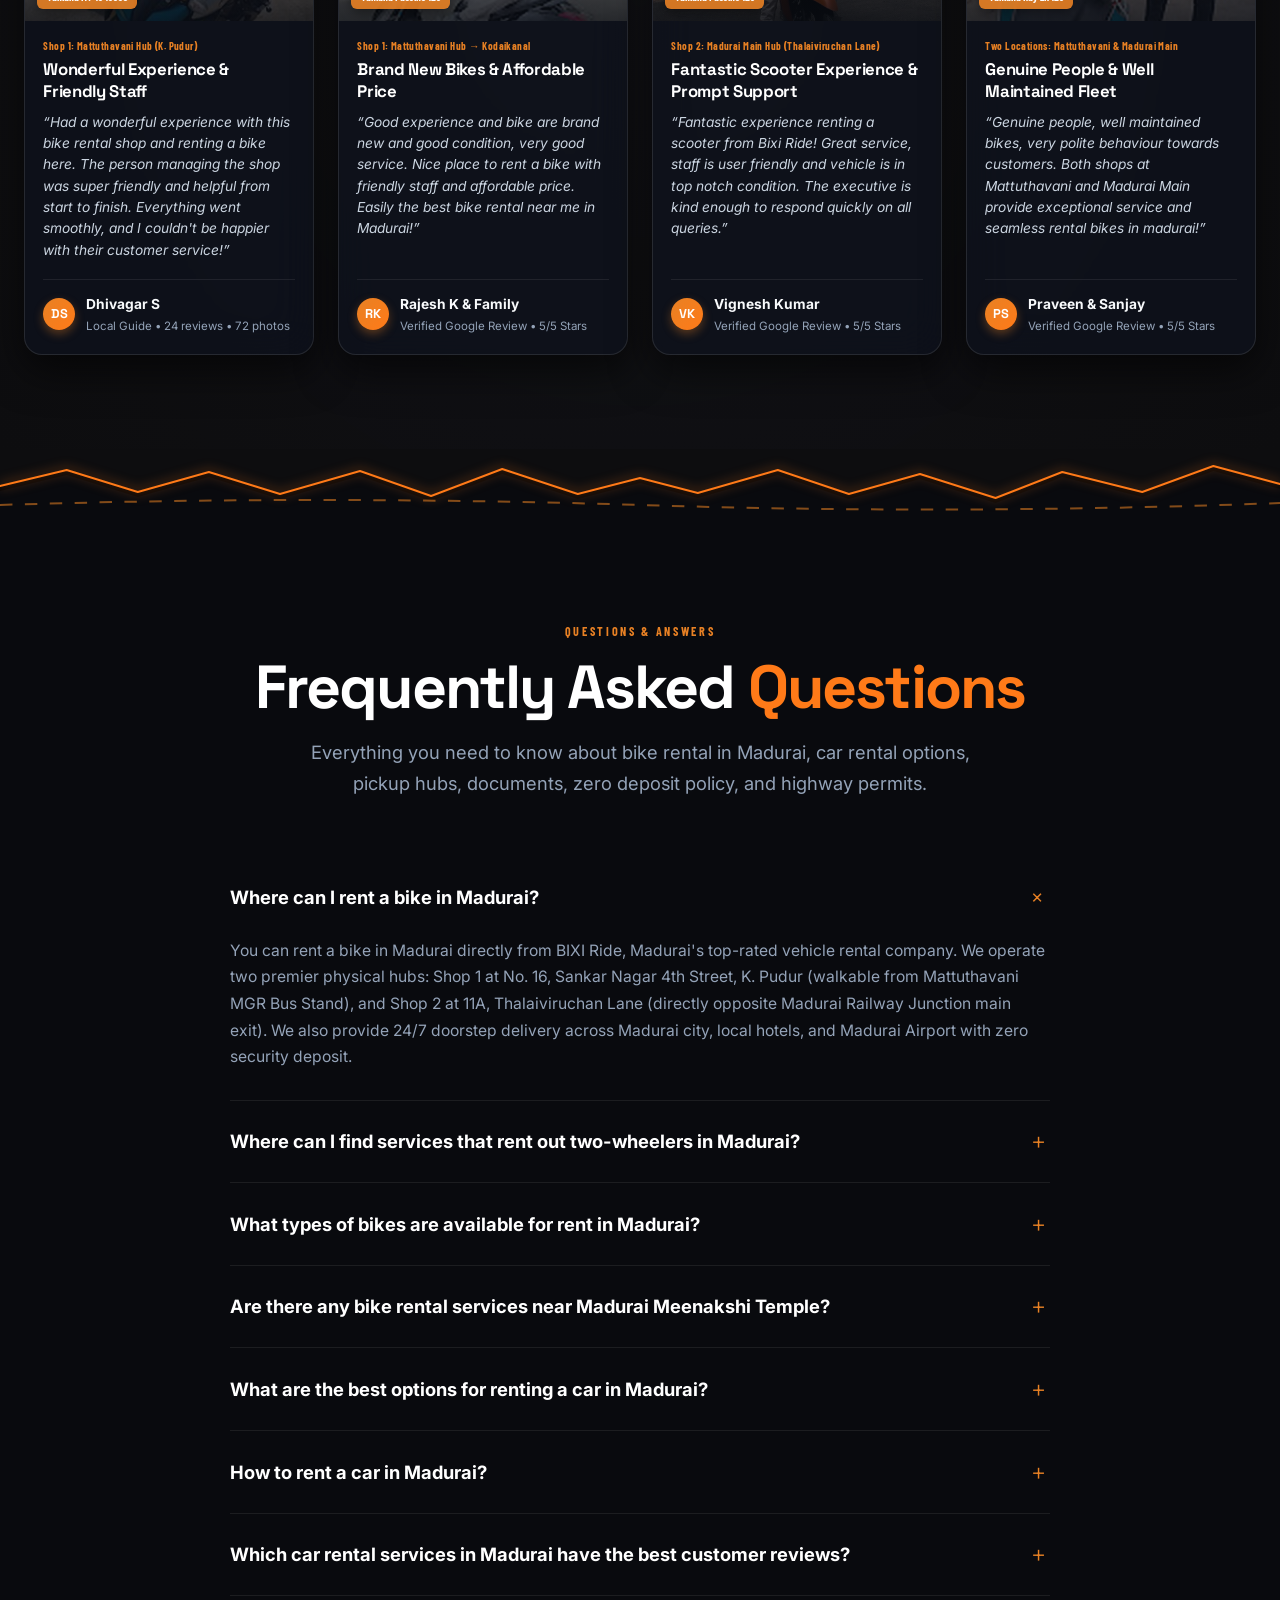
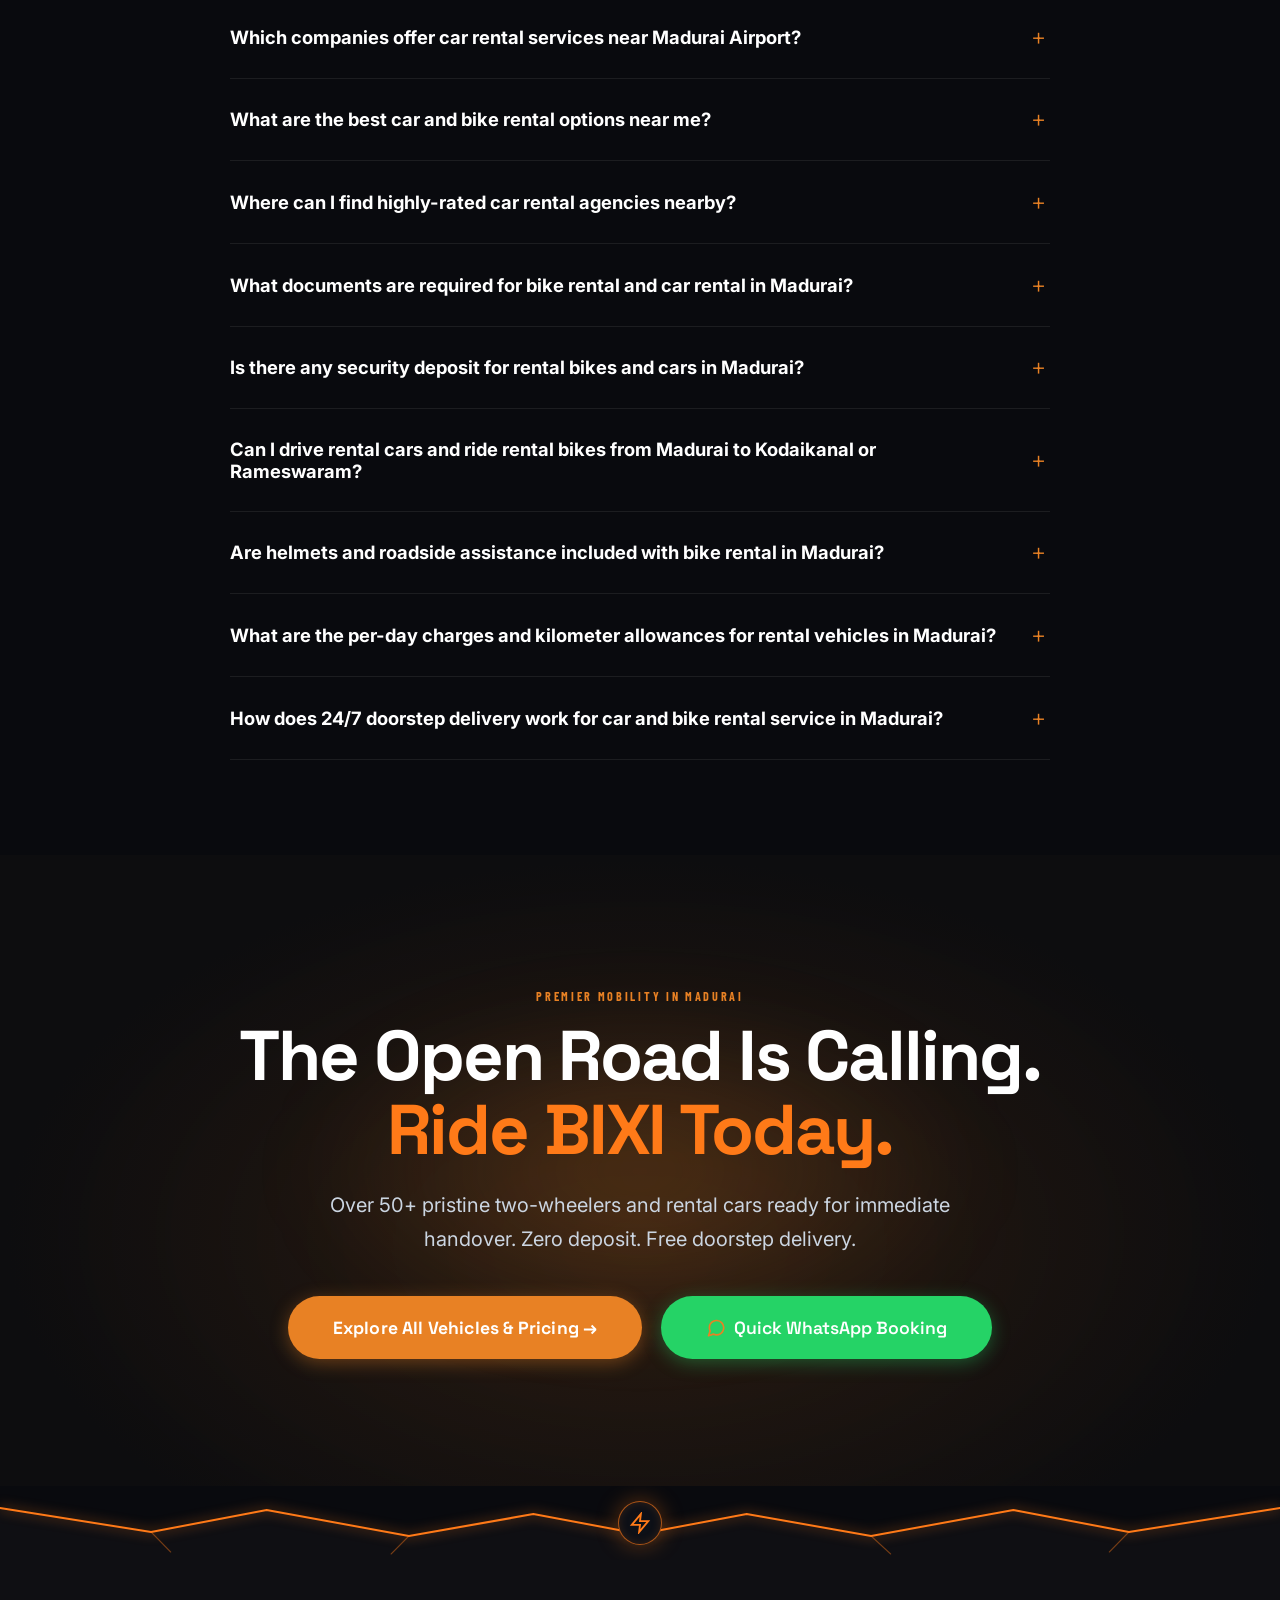
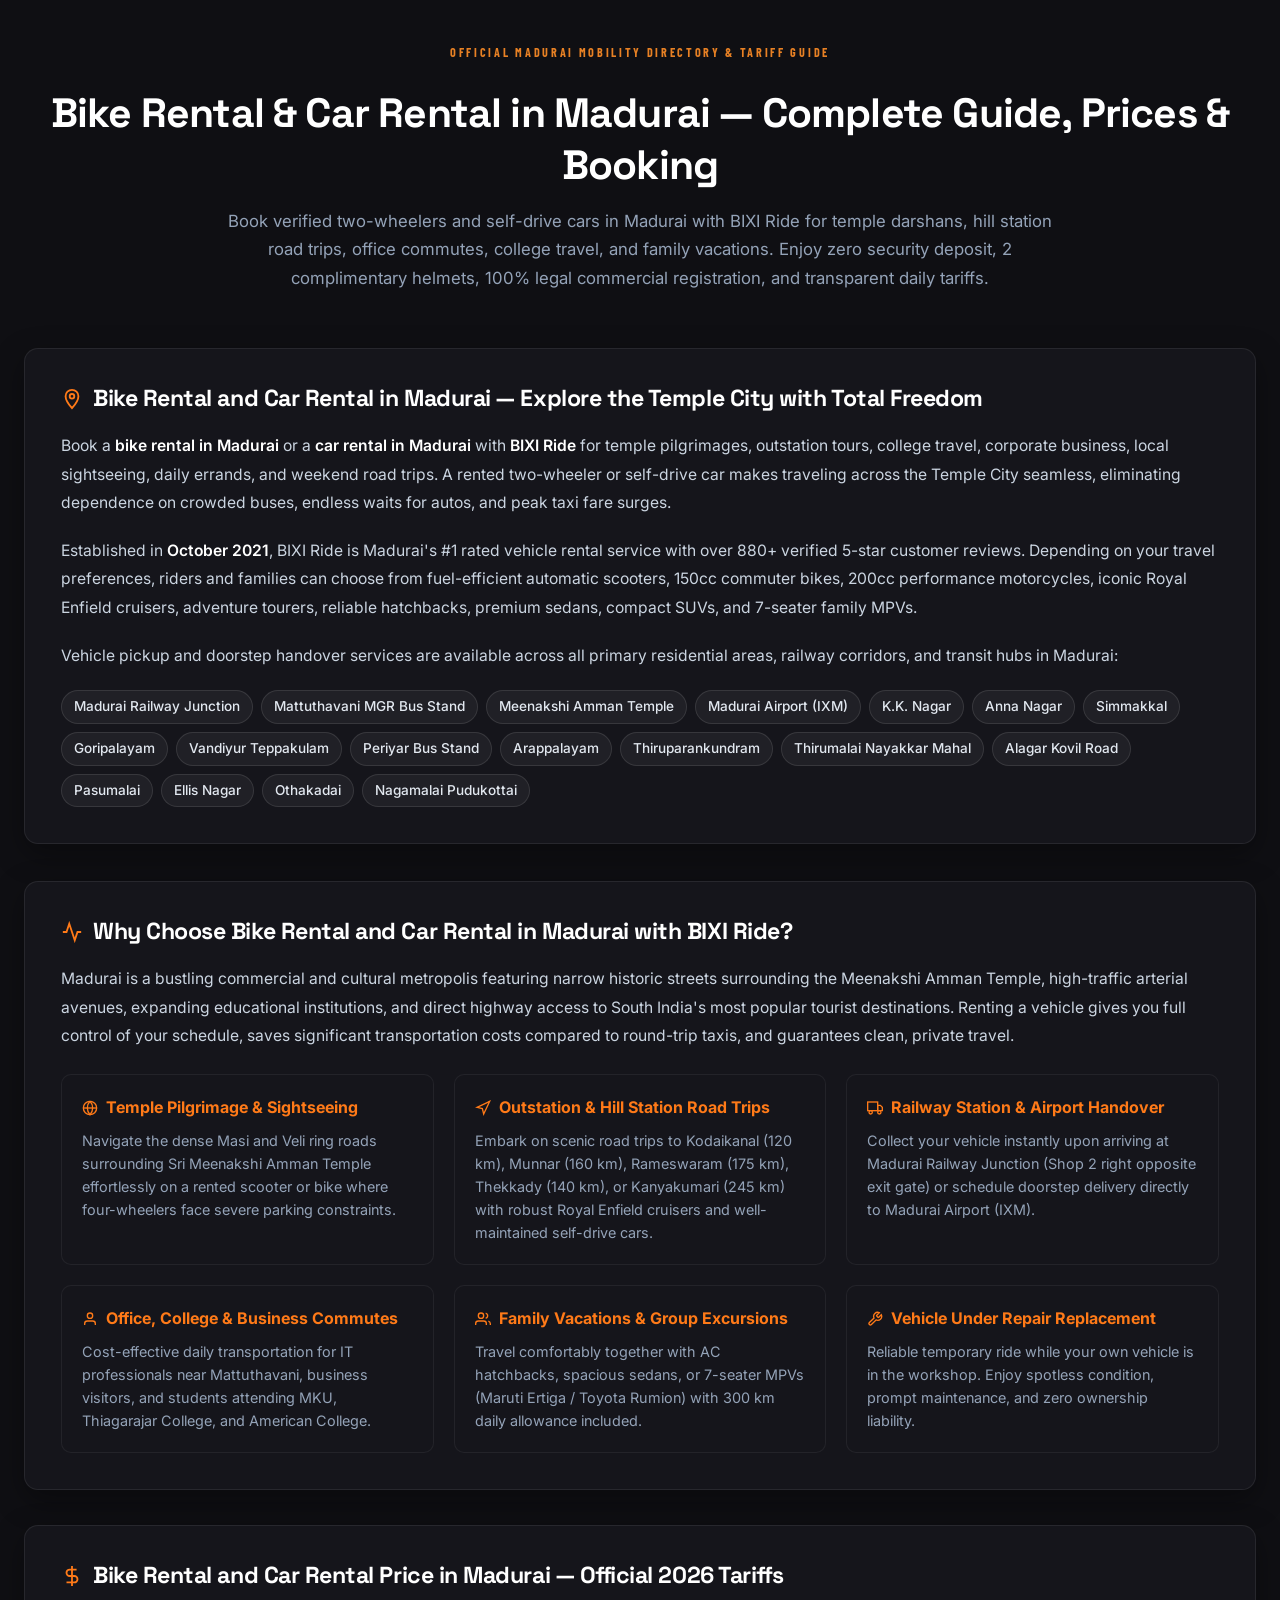
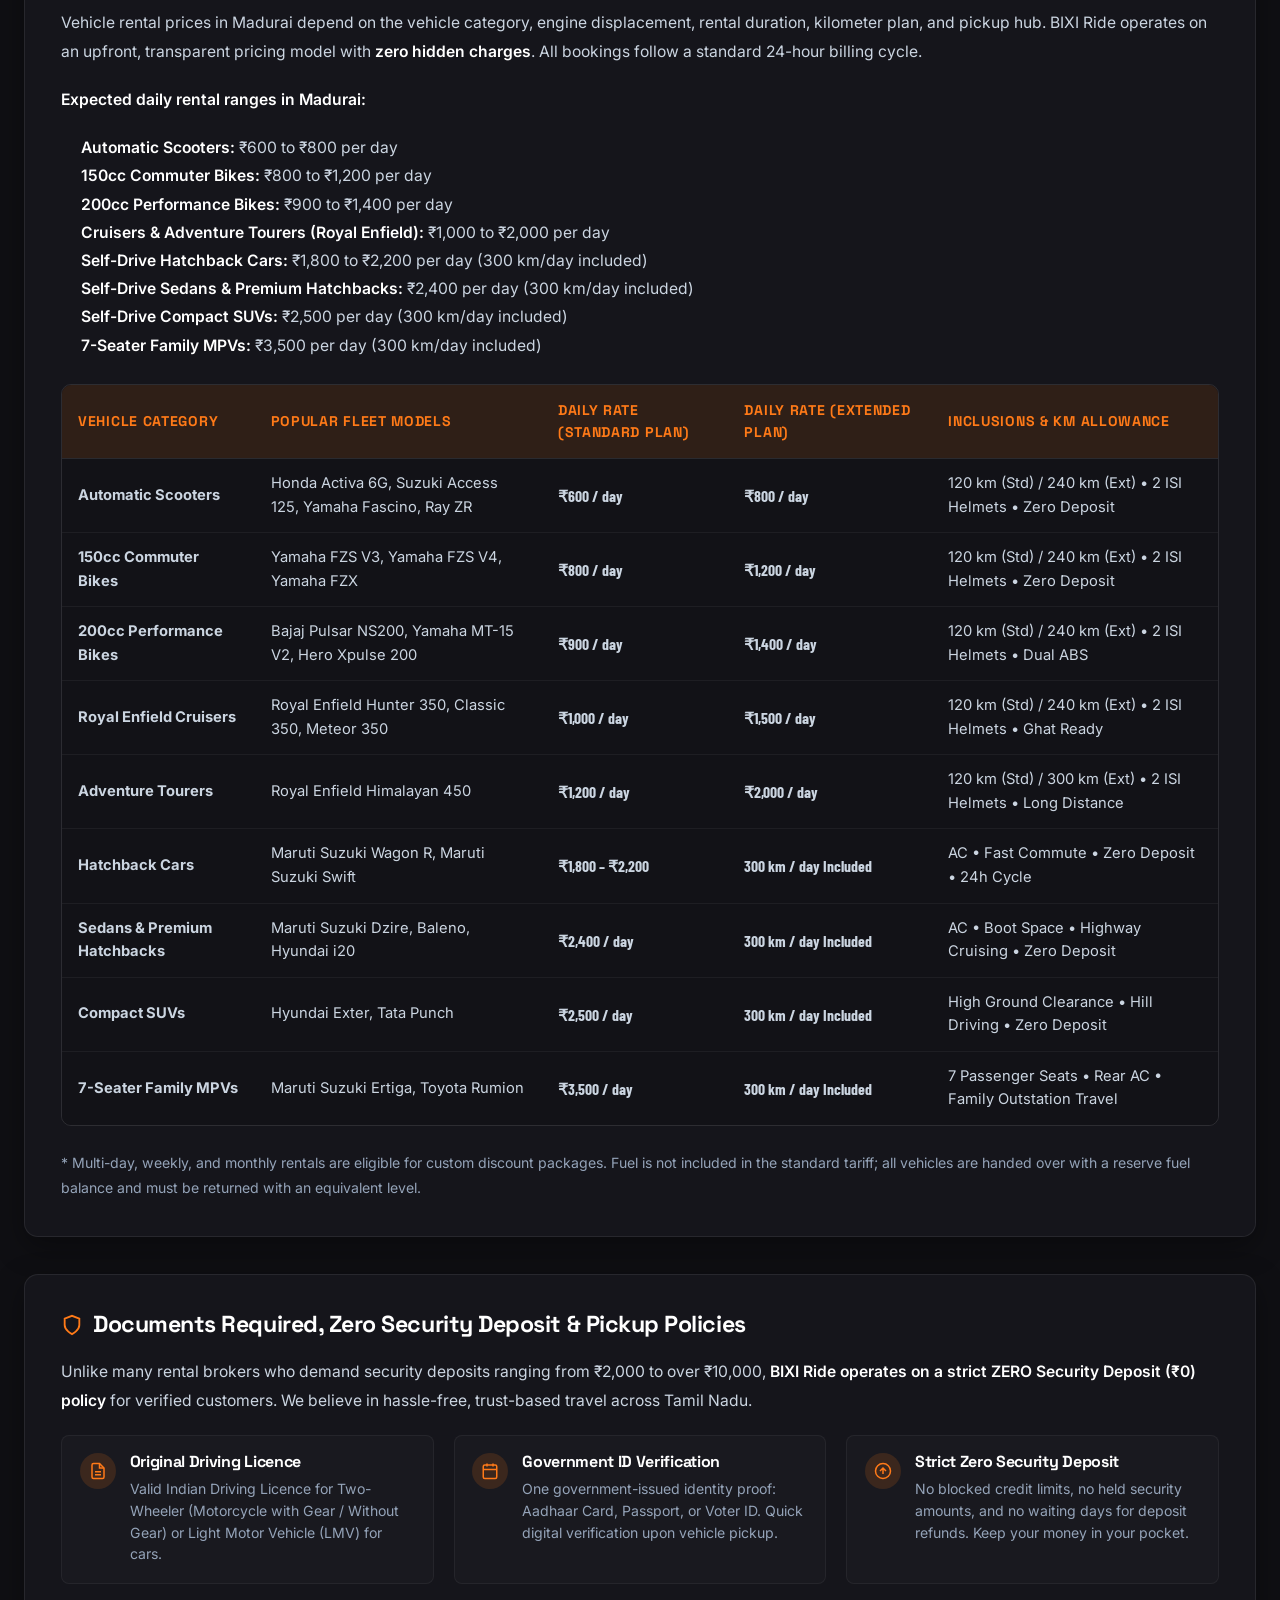
==== commit aeb12f58: "v2.3.1 — Larger animated Submit button, add bixiride@gmail.com to contact page, connect WP Inquiries" ====
--- a/index.html
+++ b/index.html
@@ -57,7 +57,7 @@
   <link rel="preload" as="image" href="assets/images/bikes/ray-zr-125.webp" type="image/webp">
 
   <!-- Stylesheets -->
-  <link rel="stylesheet" href="assets/css/style.css?v=58.0">
+  <link rel="stylesheet" href="assets/css/style.css?v=59.0">
 
   <!-- Structured Data: LocalBusiness & MotorcycleRental Schema -->
   <script type="application/ld+json">
@@ -1663,7 +1663,7 @@
                   <svg class="arrow-icon" width="12" height="12" viewBox="0 0 24 24" style="width: 12px; height: 12px; min-width: 12px; fill: #E88124; flex-shrink: 0;"><path d="M7 10l5 5 5-5z"/></svg>
                 </div>
                 <div class="custom-options-panel" id="modelOptionsPanel" role="listbox">
-                  <!-- Dynamically populated by main.js?v=58.0 based on Bike or Car tab -->
+                  <!-- Dynamically populated by main.js?v=59.0 based on Bike or Car tab -->
                 </div>
               </div>
             </div>
@@ -3318,8 +3318,8 @@
       }
     };
   </script>
-  <script src="assets/js/react-bits-animations.js?v=58.0"></script>
-  <script src="assets/js/main.js?v=58.0"></script>
-<script src="assets/js/hero-plate-rotator.js?v=58.0"></script>
+  <script src="assets/js/react-bits-animations.js?v=59.0"></script>
+  <script src="assets/js/main.js?v=59.0"></script>
+<script src="assets/js/hero-plate-rotator.js?v=59.0"></script>
 </body>
 </html>
--- a/assets/css/style.css
+++ b/assets/css/style.css
@@ -1068,23 +1068,29 @@
   display: inline-flex !important;
   align-items: center !important;
   justify-content: center !important;
-  gap: 0.45rem !important;
+  gap: 0.6rem !important;
   width: auto !important;
-  min-width: 0 !important;
+  min-width: 196px !important;
+  min-height: 48px !important;
   height: auto !important;
-  padding: 0.54rem 1.2rem !important;
+  padding: 0.85rem 2.2rem !important;
   border-radius: var(--radius-full) !important;
   background: linear-gradient(135deg, #FF7A18 0%, #E86A08 100%) !important;
   color: #FFFFFF !important;
   font-family: var(--font-heading) !important;
   font-weight: 700 !important;
-  font-size: 0.84rem !important;
+  font-size: 1rem !important;
   letter-spacing: 0.02em !important;
-  border: 1px solid rgba(255, 190, 120, 0.35) !important;
+  border: 1px solid rgba(255, 190, 120, 0.4) !important;
   cursor: pointer !important;
   overflow: hidden !important;
-  transition: transform 0.22s cubic-bezier(0.34, 1.56, 0.64, 1), box-shadow 0.22s ease, border-color 0.22s ease !important;
-  box-shadow: 0 4px 14px rgba(232, 129, 36, 0.35) !important;
+  transition: transform 0.22s cubic-bezier(0.34, 1.56, 0.64, 1), box-shadow 0.22s ease, border-color 0.22s ease, opacity 0.2s ease !important;
+  box-shadow: 0 6px 20px rgba(232, 129, 36, 0.4) !important;
+}
+.btn-submit-inquiry.is-sending {
+  opacity: 0.72 !important;
+  cursor: wait !important;
+  pointer-events: none !important;
 }
 .btn-submit-inquiry::before {
   content: '';
@@ -1100,7 +1106,7 @@
 .btn-submit-inquiry:hover {
   transform: translateY(-2px) scale(1.04) !important;
   border-color: rgba(255, 255, 255, 0.6) !important;
-  box-shadow: 0 8px 22px rgba(255, 122, 24, 0.55) !important;
+  box-shadow: 0 8px 24px rgba(255, 122, 24, 0.58) !important;
 }
 .btn-submit-inquiry:active {
   transform: scale(0.95) !important;
@@ -1117,8 +1123,8 @@
   animation: bixi-plane-glide 1.8s ease-in-out infinite;
 }
 .btn-submit-inquiry .btn-submit-icon svg {
-  width: 14px;
-  height: 14px;
+  width: 17px;
+  height: 17px;
   fill: none;
   stroke: #FFFFFF;
 }
@@ -1133,6 +1139,32 @@
 }
 .btn-submit-inquiry:active .btn-submit-ripple {
   animation: bixi-ripple-out 0.48s ease-out forwards;
+}
+
+.contact-form-status {
+  display: none;
+  margin-top: 1rem;
+  padding: 0.85rem 1rem;
+  border-radius: 10px;
+  font-size: 0.88rem;
+  line-height: 1.5;
+}
+.contact-form-status.success {
+  display: block;
+  background: rgba(34, 197, 94, 0.12);
+  border: 1px solid rgba(34, 197, 94, 0.4);
+  color: #DCFCE7;
+}
+.contact-form-status.error {
+  display: block;
+  background: rgba(239, 68, 68, 0.12);
+  border: 1px solid rgba(239, 68, 68, 0.4);
+  color: #FEE2E2;
+}
+.contact-form-status a {
+  color: #FF9F43;
+  font-weight: 700;
+  text-decoration: underline;
 }
 
 .form-control:focus {
